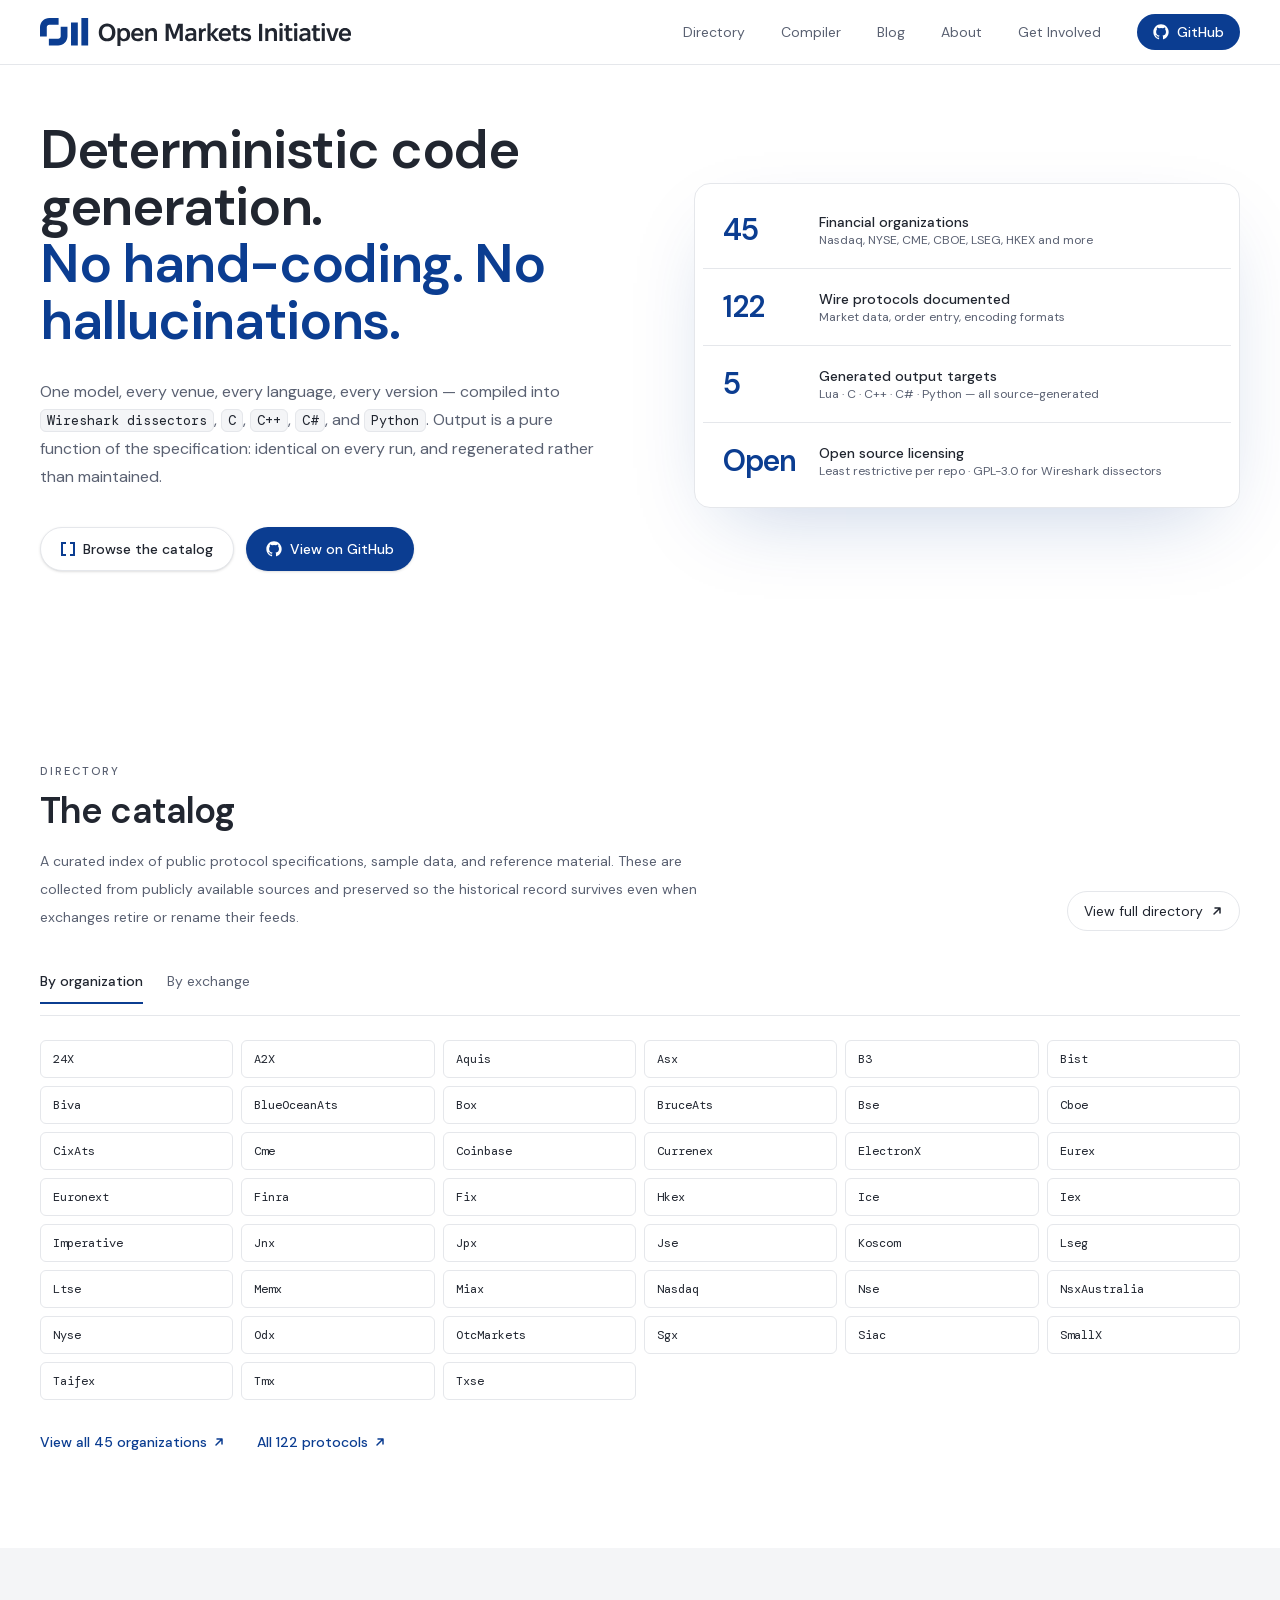
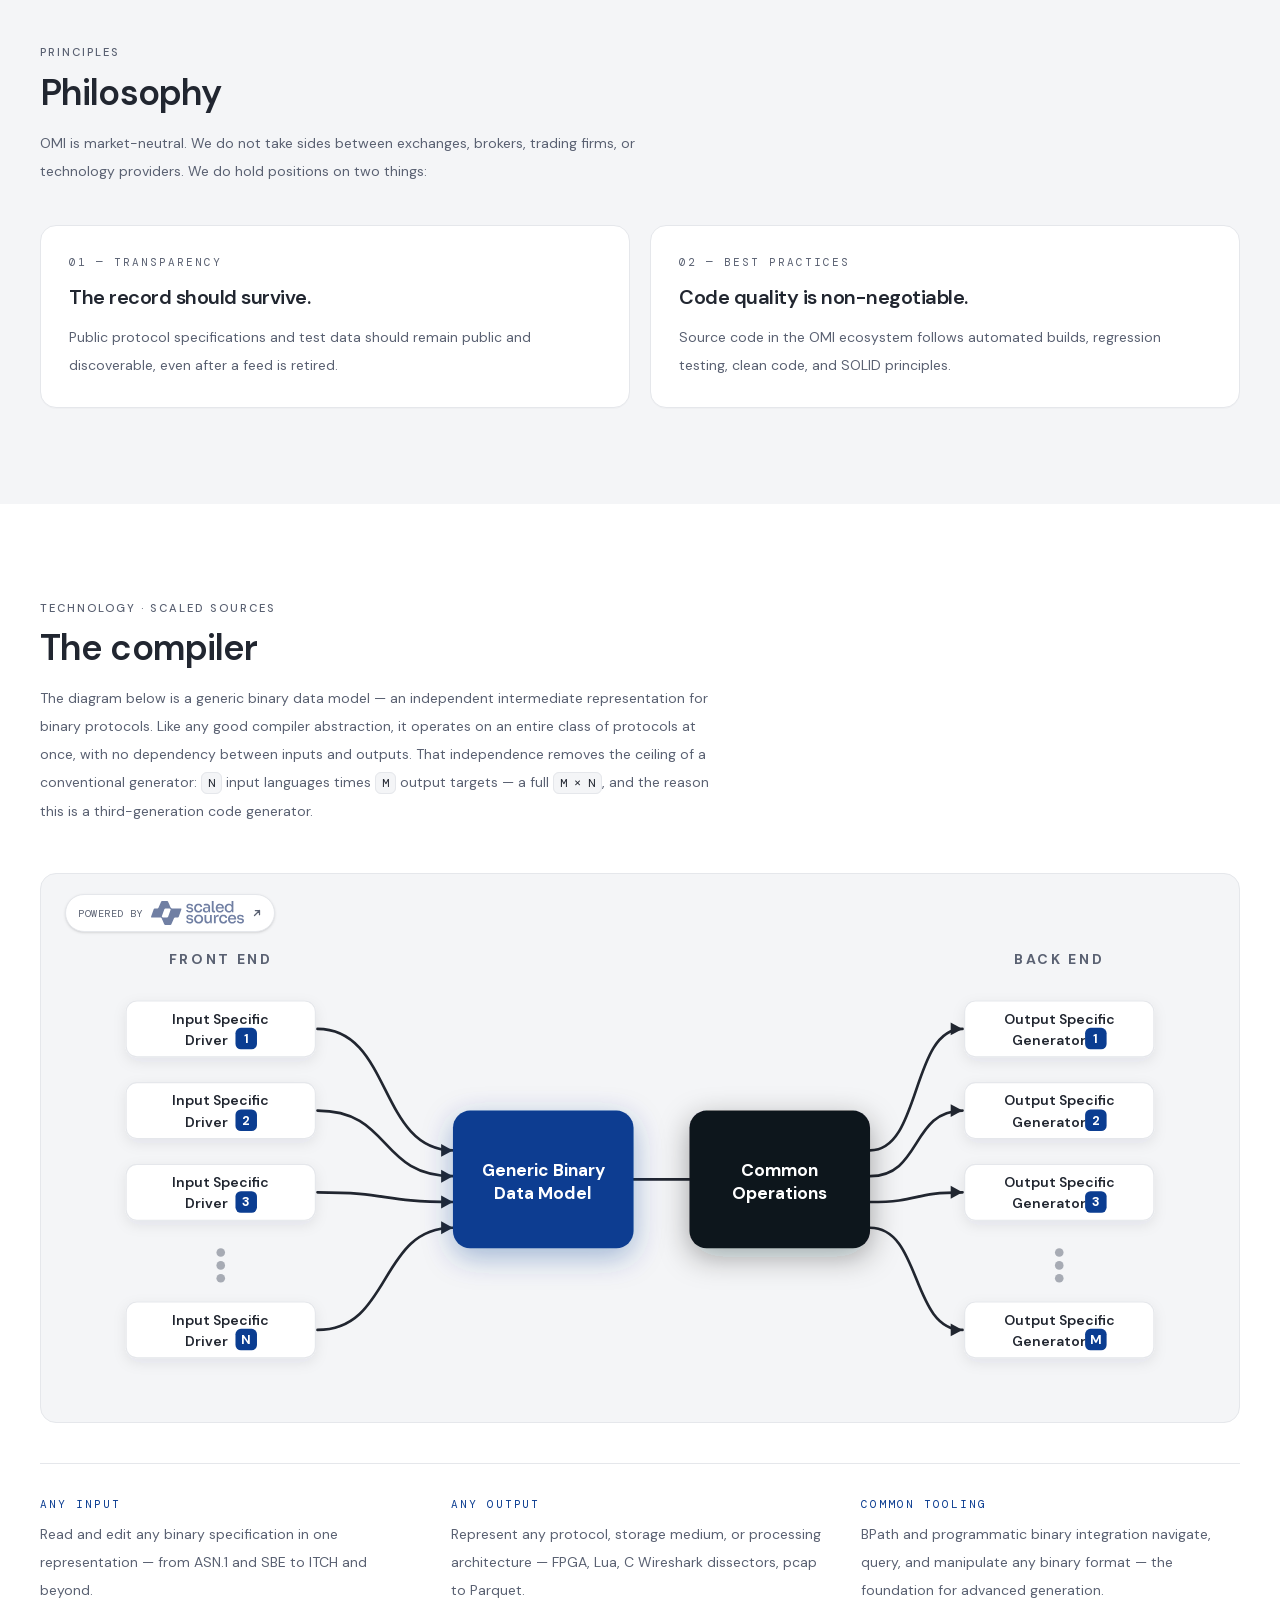
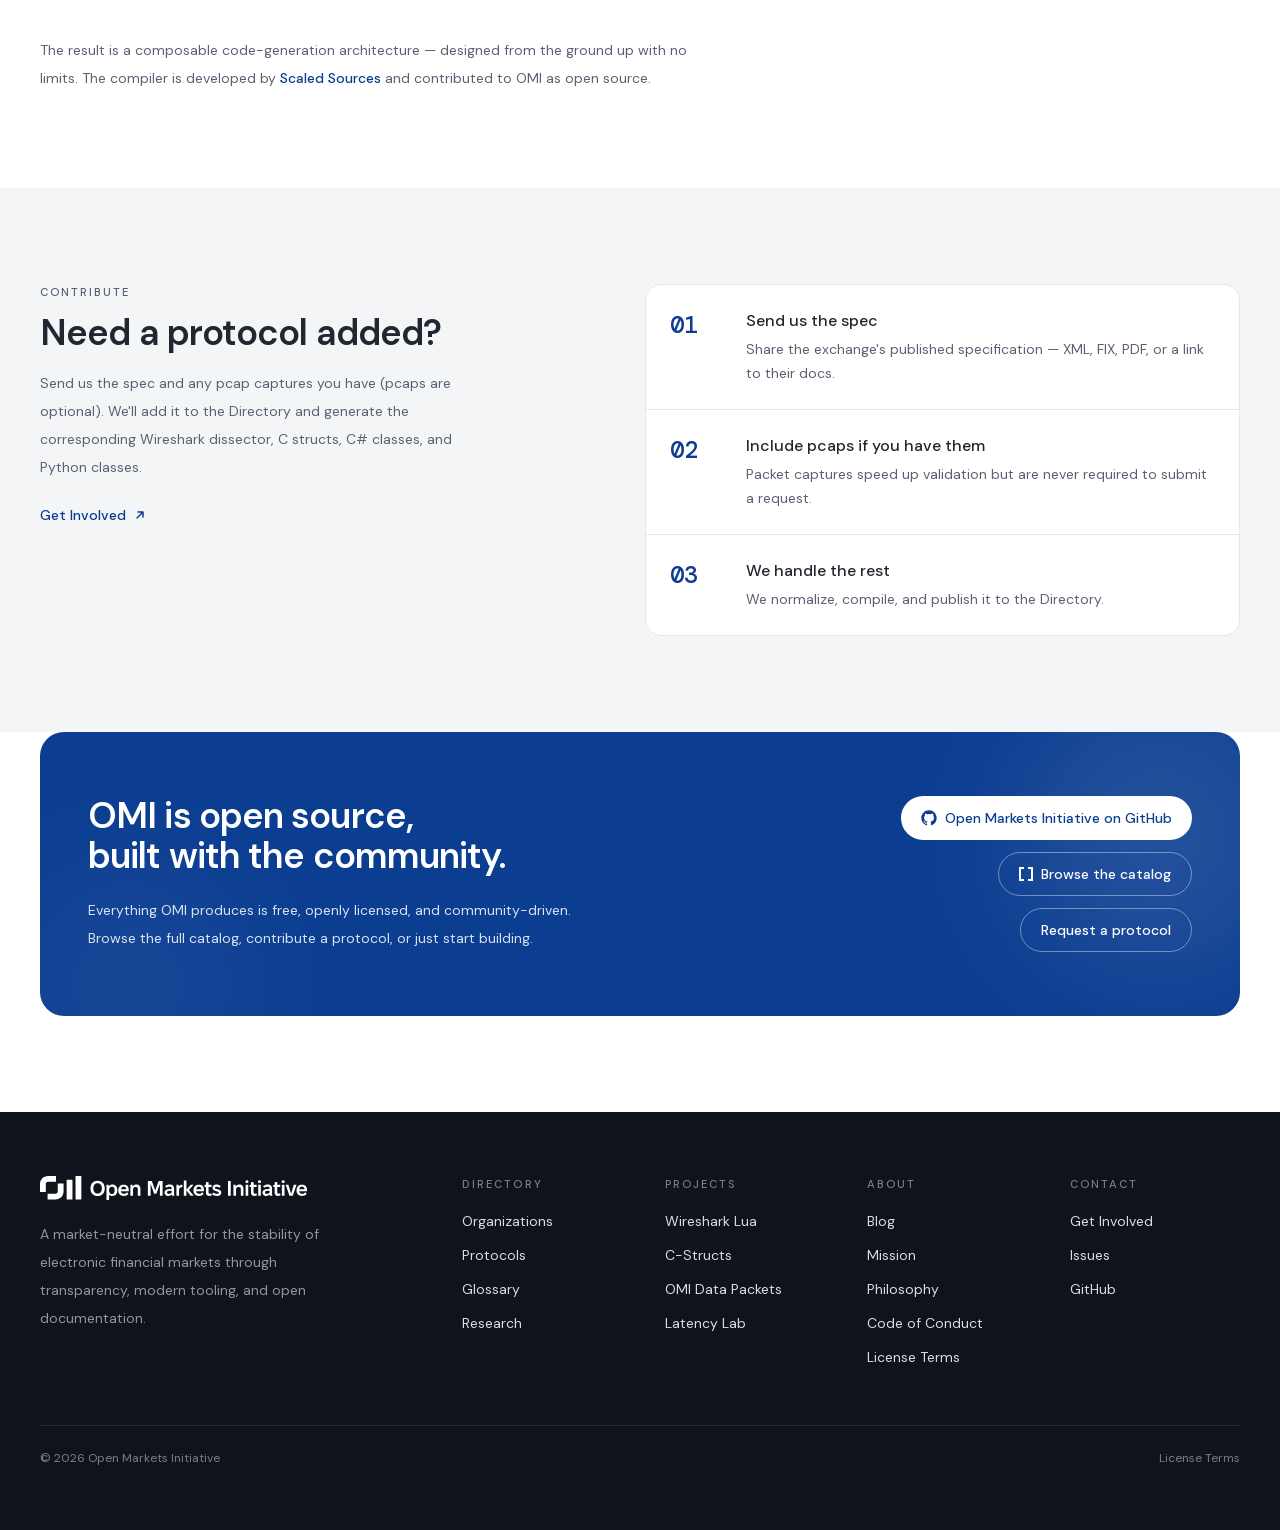
==== index.html @ d5b26cf3 "moving dir  Please enter the commit message for your changes. Lines starting" ====
<!DOCTYPE html><html lang="en" class="dm_sans_d89fb377-module__B_rulq__variable dm_mono_ed3df95c-module__D4oVwa__variable antialiased"><head><meta charSet="utf-8"/><meta name="viewport" content="width=device-width, initial-scale=1"/><link rel="preload" href="/_next/static/media/36363bfb06833f56-s.p.38hmww4cj4vme.woff2" as="font" crossorigin="" type="font/woff2"/><link rel="preload" href="/_next/static/media/5c285b27cdda1fe8-s.p.2_mbdogr7ni8i.woff2" as="font" crossorigin="" type="font/woff2"/><link rel="preload" href="/_next/static/media/a73419dd2ba2d841-s.p.2yee423r7ahpo.woff2" as="font" crossorigin="" type="font/woff2"/><link rel="preload" as="image" href="/omi-wide-color-light.svg"/><link rel="stylesheet" href="/_next/static/chunks/16wuszai46isg.css" data-precedence="next"/><link rel="preload" as="script" fetchPriority="low" href="/_next/static/chunks/3si9o-rgj1z6x.js"/><script src="/_next/static/chunks/15orcrkp-_9ct.js" async=""></script><script src="/_next/static/chunks/2cya-h6pss2j9.js" async=""></script><script src="/_next/static/chunks/0mr0fnckbkr54.js" async=""></script><script src="/_next/static/chunks/turbopack-43yii3-daxx03.js" async=""></script><script src="/_next/static/chunks/05-c3ty_6dwfk.js" async=""></script><script src="/_next/static/chunks/14mrh2-p_w84d.js" async=""></script><script src="/_next/static/chunks/1y_hdt8qencur.js" async=""></script><meta name="next-size-adjust" content=""/><title>Open Markets Initiative — Democratizing access to modern electronic markets</title><meta name="description" content="A market-neutral effort for the stability of electronic financial markets through transparency, modern tooling, and open documentation."/><link rel="icon" href="/favicon.ico?favicon.0s_ock0-dxoru.ico" sizes="32x32" type="image/x-icon"/><script src="/_next/static/chunks/0cz1d0mv5g_q7.js" noModule=""></script></head><body><div hidden=""><!--$--><!--/$--></div><header class="sticky top-0 z-40 border-b border-border bg-white/85 backdrop-blur"><div class="mx-auto flex h-16 max-w-7xl items-center justify-between px-6 lg:px-10"><a class="flex items-center gap-2" href="/"><img alt="Open Markets Initiative" width="260" height="24" decoding="async" data-nimg="1" class="h-7 w-auto" style="color:transparent" src="/omi-wide-color-light.svg"/></a><nav class="hidden items-center gap-9 md:flex"><a class="text-sm text-ink-muted transition-colors hover:text-ink" href="/#directory">Directory</a><a class="text-sm text-ink-muted transition-colors hover:text-ink" href="/#compiler">Compiler</a><a class="text-sm text-ink-muted transition-colors hover:text-ink" href="/blogs/">Blog</a><a class="text-sm text-ink-muted transition-colors hover:text-ink" href="/#about">About</a><a class="text-sm text-ink-muted transition-colors hover:text-ink" href="/#contribute">Get Involved</a><a href="https://github.com/Open-Markets-Initiative" target="_blank" rel="noreferrer" class="inline-flex h-9 items-center gap-2 rounded-full bg-brand px-4 text-sm font-medium text-white transition-colors hover:bg-brand-dark"><svg viewBox="0 0 24 24" fill="currentColor" aria-hidden="true" class="h-4 w-4"><path d="M12 .5C5.65.5.5 5.65.5 12c0 5.08 3.29 9.39 7.86 10.92.58.1.79-.25.79-.56v-2c-3.2.7-3.87-1.37-3.87-1.37-.52-1.34-1.28-1.7-1.28-1.7-1.05-.72.08-.7.08-.7 1.16.08 1.77 1.2 1.77 1.2 1.03 1.77 2.7 1.26 3.36.96.1-.75.4-1.26.74-1.55-2.55-.29-5.24-1.28-5.24-5.7 0-1.26.45-2.29 1.19-3.1-.12-.3-.52-1.48.11-3.08 0 0 .97-.31 3.18 1.18a11 11 0 0 1 5.79 0c2.2-1.49 3.17-1.18 3.17-1.18.63 1.6.23 2.78.11 3.08.74.81 1.19 1.84 1.19 3.1 0 4.43-2.69 5.41-5.25 5.7.41.35.78 1.05.78 2.12v3.14c0 .31.21.67.8.56C20.21 21.38 23.5 17.08 23.5 12c0-6.35-5.15-11.5-11.5-11.5Z"></path></svg>GitHub</a></nav></div></header><main><section class="relative overflow-hidden bg-white"><div class="mx-auto grid max-w-7xl items-center gap-16 px-6 pb-24 pt-10 lg:grid-cols-[1.05fr_1fr] lg:gap-20 lg:px-10 lg:pt-14"><div><h1 class="text-[2.75rem] font-semibold leading-[1.05] tracking-tight text-ink sm:text-5xl lg:text-[3.4rem]">Deterministic code generation.<br/><span class="text-brand">No hand-coding. No hallucinations.</span></h1><p class="mt-7 max-w-xl text-base leading-7 text-ink-muted">One model, every venue, every language, every version — compiled into <code class="rounded-md border border-border bg-surface-muted px-1.5 py-0.5 font-mono text-[0.85em] text-ink">Wireshark dissectors</code>,<!-- --> <code class="rounded-md border border-border bg-surface-muted px-1.5 py-0.5 font-mono text-[0.85em] text-ink">C</code>, <code class="rounded-md border border-border bg-surface-muted px-1.5 py-0.5 font-mono text-[0.85em] text-ink">C++</code>,<!-- --> <code class="rounded-md border border-border bg-surface-muted px-1.5 py-0.5 font-mono text-[0.85em] text-ink">C#</code>, and <code class="rounded-md border border-border bg-surface-muted px-1.5 py-0.5 font-mono text-[0.85em] text-ink">Python</code>. Output is a pure function of the specification: identical on every run, and regenerated rather than maintained.</p><div class="mt-9 flex flex-wrap items-center gap-3"><a class="inline-flex h-11 items-center gap-2 rounded-full border border-border bg-white px-5 text-sm font-medium text-ink shadow-sm transition-colors hover:border-ink/30 hover:bg-surface-muted" href="/#directory"><svg viewBox="0 0 14 14" fill="currentColor" aria-hidden="true" class="h-3.5 w-3.5 text-brand"><path d="M5 0v2H2v10h3v2H0V0zM9 0h5v14H9v-2h3V2H9z"></path></svg>Browse the catalog</a><a href="https://github.com/Open-Markets-Initiative" target="_blank" rel="noreferrer" class="inline-flex h-11 items-center gap-2 rounded-full bg-brand px-5 text-sm font-medium text-white shadow-sm transition-colors hover:bg-brand-dark"><svg viewBox="0 0 24 24" fill="currentColor" aria-hidden="true" class="h-4 w-4"><path d="M12 .5C5.65.5.5 5.65.5 12c0 5.08 3.29 9.39 7.86 10.92.58.1.79-.25.79-.56v-2c-3.2.7-3.87-1.37-3.87-1.37-.52-1.34-1.28-1.7-1.28-1.7-1.05-.72.08-.7.08-.7 1.16.08 1.77 1.2 1.77 1.2 1.03 1.77 2.7 1.26 3.36.96.1-.75.4-1.26.74-1.55-2.55-.29-5.24-1.28-5.24-5.7 0-1.26.45-2.29 1.19-3.1-.12-.3-.52-1.48.11-3.08 0 0 .97-.31 3.18 1.18a11 11 0 0 1 5.79 0c2.2-1.49 3.17-1.18 3.17-1.18.63 1.6.23 2.78.11 3.08.74.81 1.19 1.84 1.19 3.1 0 4.43-2.69 5.41-5.25 5.7.41.35.78 1.05.78 2.12v3.14c0 .31.21.67.8.56C20.21 21.38 23.5 17.08 23.5 12c0-6.35-5.15-11.5-11.5-11.5Z"></path></svg>View on GitHub</a></div></div><div><div class="rounded-2xl border border-border bg-white p-2 shadow-[0_30px_80px_-30px_rgba(11,61,145,0.25)]"><ul class="divide-y divide-border"><li class="grid grid-cols-[80px_1fr] items-center gap-4 px-5 py-5"><span class="text-3xl font-semibold tracking-tight text-brand">45</span><div><p class="text-sm font-medium text-ink">Financial organizations</p><p class="text-xs text-ink-muted">Nasdaq, NYSE, CME, CBOE, LSEG, HKEX and more</p></div></li><li class="grid grid-cols-[80px_1fr] items-center gap-4 px-5 py-5"><span class="text-3xl font-semibold tracking-tight text-brand">122</span><div><p class="text-sm font-medium text-ink">Wire protocols documented</p><p class="text-xs text-ink-muted">Market data, order entry, encoding formats</p></div></li><li class="grid grid-cols-[80px_1fr] items-center gap-4 px-5 py-5"><span class="text-3xl font-semibold tracking-tight text-brand">5</span><div><p class="text-sm font-medium text-ink">Generated output targets</p><p class="text-xs text-ink-muted">Lua · C · C++ · C# · Python — all source-generated</p></div></li><li class="grid grid-cols-[80px_1fr] items-center gap-4 px-5 py-5"><span class="text-3xl font-semibold tracking-tight text-brand">Open</span><div><p class="text-sm font-medium text-ink">Open source licensing</p><p class="text-xs text-ink-muted">Least restrictive per repo · GPL-3.0 for Wireshark dissectors</p></div></li></ul></div></div></div></section><section id="directory" class="bg-white py-24"><div class="mx-auto max-w-7xl px-6 lg:px-10"><p class="text-[0.7rem] font-medium uppercase tracking-[0.18em] text-ink-muted">Directory</p><div class="mt-3 flex flex-col gap-6 sm:flex-row sm:items-end sm:justify-between"><div class="max-w-2xl"><h2 class="text-3xl font-semibold tracking-tight text-ink sm:text-4xl">The catalog</h2><p class="mt-4 text-sm leading-7 text-ink-muted">A curated index of public protocol specifications, sample data, and reference material. These are collected from publicly available sources and preserved so the historical record survives even when exchanges retire or rename their feeds.</p></div><a href="https://github.com/Open-Markets-Initiative/Directory" target="_blank" rel="noreferrer" class="inline-flex h-10 shrink-0 items-center gap-2 self-start rounded-full border border-border px-4 text-sm text-ink transition-colors hover:border-ink/30 hover:bg-surface-muted sm:self-end">View full directory <svg viewBox="0 0 12 12" fill="none" stroke="currentColor" stroke-width="1.5" stroke-linecap="round" stroke-linejoin="round" aria-hidden="true" class="h-3 w-3"><path d="M3 9 9 3M4 3h5v5"></path></svg></a></div><div class="mt-10 flex flex-wrap items-center gap-6 border-b border-border pb-3"><button type="button" aria-pressed="true" class="relative pb-3 text-sm font-medium text-ink after:absolute after:inset-x-0 after:-bottom-[1px] after:h-[2px] after:bg-brand">By organization</button><button type="button" aria-pressed="false" class="pb-3 text-sm text-ink-muted transition-colors hover:text-ink">By exchange</button></div><ul class="mt-6 grid grid-cols-2 gap-2 sm:grid-cols-3 md:grid-cols-4 lg:grid-cols-6"><li><a href="https://github.com/Open-Markets-Initiative/Directory/tree/main/Organizations/24X" target="_blank" rel="noreferrer" class="block rounded-md border border-border bg-white px-3 py-2.5 font-mono text-xs text-ink transition-colors hover:border-brand/40 hover:bg-brand/[0.04] hover:text-brand">24X</a></li><li><a href="https://github.com/Open-Markets-Initiative/Directory/tree/main/Organizations/A2X" target="_blank" rel="noreferrer" class="block rounded-md border border-border bg-white px-3 py-2.5 font-mono text-xs text-ink transition-colors hover:border-brand/40 hover:bg-brand/[0.04] hover:text-brand">A2X</a></li><li><a href="https://github.com/Open-Markets-Initiative/Directory/tree/main/Organizations/Aquis" target="_blank" rel="noreferrer" class="block rounded-md border border-border bg-white px-3 py-2.5 font-mono text-xs text-ink transition-colors hover:border-brand/40 hover:bg-brand/[0.04] hover:text-brand">Aquis</a></li><li><a href="https://github.com/Open-Markets-Initiative/Directory/tree/main/Organizations/Asx" target="_blank" rel="noreferrer" class="block rounded-md border border-border bg-white px-3 py-2.5 font-mono text-xs text-ink transition-colors hover:border-brand/40 hover:bg-brand/[0.04] hover:text-brand">Asx</a></li><li><a href="https://github.com/Open-Markets-Initiative/Directory/tree/main/Organizations/B3" target="_blank" rel="noreferrer" class="block rounded-md border border-border bg-white px-3 py-2.5 font-mono text-xs text-ink transition-colors hover:border-brand/40 hover:bg-brand/[0.04] hover:text-brand">B3</a></li><li><a href="https://github.com/Open-Markets-Initiative/Directory/tree/main/Organizations/Bist" target="_blank" rel="noreferrer" class="block rounded-md border border-border bg-white px-3 py-2.5 font-mono text-xs text-ink transition-colors hover:border-brand/40 hover:bg-brand/[0.04] hover:text-brand">Bist</a></li><li><a href="https://github.com/Open-Markets-Initiative/Directory/tree/main/Organizations/Biva" target="_blank" rel="noreferrer" class="block rounded-md border border-border bg-white px-3 py-2.5 font-mono text-xs text-ink transition-colors hover:border-brand/40 hover:bg-brand/[0.04] hover:text-brand">Biva</a></li><li><a href="https://github.com/Open-Markets-Initiative/Directory/tree/main/Organizations/BlueOceanAts" target="_blank" rel="noreferrer" class="block rounded-md border border-border bg-white px-3 py-2.5 font-mono text-xs text-ink transition-colors hover:border-brand/40 hover:bg-brand/[0.04] hover:text-brand">BlueOceanAts</a></li><li><a href="https://github.com/Open-Markets-Initiative/Directory/tree/main/Organizations/Box" target="_blank" rel="noreferrer" class="block rounded-md border border-border bg-white px-3 py-2.5 font-mono text-xs text-ink transition-colors hover:border-brand/40 hover:bg-brand/[0.04] hover:text-brand">Box</a></li><li><a href="https://github.com/Open-Markets-Initiative/Directory/tree/main/Organizations/BruceAts" target="_blank" rel="noreferrer" class="block rounded-md border border-border bg-white px-3 py-2.5 font-mono text-xs text-ink transition-colors hover:border-brand/40 hover:bg-brand/[0.04] hover:text-brand">BruceAts</a></li><li><a href="https://github.com/Open-Markets-Initiative/Directory/tree/main/Organizations/Bse" target="_blank" rel="noreferrer" class="block rounded-md border border-border bg-white px-3 py-2.5 font-mono text-xs text-ink transition-colors hover:border-brand/40 hover:bg-brand/[0.04] hover:text-brand">Bse</a></li><li><a href="https://github.com/Open-Markets-Initiative/Directory/tree/main/Organizations/Cboe" target="_blank" rel="noreferrer" class="block rounded-md border border-border bg-white px-3 py-2.5 font-mono text-xs text-ink transition-colors hover:border-brand/40 hover:bg-brand/[0.04] hover:text-brand">Cboe</a></li><li><a href="https://github.com/Open-Markets-Initiative/Directory/tree/main/Organizations/CixAts" target="_blank" rel="noreferrer" class="block rounded-md border border-border bg-white px-3 py-2.5 font-mono text-xs text-ink transition-colors hover:border-brand/40 hover:bg-brand/[0.04] hover:text-brand">CixAts</a></li><li><a href="https://github.com/Open-Markets-Initiative/Directory/tree/main/Organizations/Cme" target="_blank" rel="noreferrer" class="block rounded-md border border-border bg-white px-3 py-2.5 font-mono text-xs text-ink transition-colors hover:border-brand/40 hover:bg-brand/[0.04] hover:text-brand">Cme</a></li><li><a href="https://github.com/Open-Markets-Initiative/Directory/tree/main/Organizations/Coinbase" target="_blank" rel="noreferrer" class="block rounded-md border border-border bg-white px-3 py-2.5 font-mono text-xs text-ink transition-colors hover:border-brand/40 hover:bg-brand/[0.04] hover:text-brand">Coinbase</a></li><li><a href="https://github.com/Open-Markets-Initiative/Directory/tree/main/Organizations/Currenex" target="_blank" rel="noreferrer" class="block rounded-md border border-border bg-white px-3 py-2.5 font-mono text-xs text-ink transition-colors hover:border-brand/40 hover:bg-brand/[0.04] hover:text-brand">Currenex</a></li><li><a href="https://github.com/Open-Markets-Initiative/Directory/tree/main/Organizations/ElectronX" target="_blank" rel="noreferrer" class="block rounded-md border border-border bg-white px-3 py-2.5 font-mono text-xs text-ink transition-colors hover:border-brand/40 hover:bg-brand/[0.04] hover:text-brand">ElectronX</a></li><li><a href="https://github.com/Open-Markets-Initiative/Directory/tree/main/Organizations/Eurex" target="_blank" rel="noreferrer" class="block rounded-md border border-border bg-white px-3 py-2.5 font-mono text-xs text-ink transition-colors hover:border-brand/40 hover:bg-brand/[0.04] hover:text-brand">Eurex</a></li><li><a href="https://github.com/Open-Markets-Initiative/Directory/tree/main/Organizations/Euronext" target="_blank" rel="noreferrer" class="block rounded-md border border-border bg-white px-3 py-2.5 font-mono text-xs text-ink transition-colors hover:border-brand/40 hover:bg-brand/[0.04] hover:text-brand">Euronext</a></li><li><a href="https://github.com/Open-Markets-Initiative/Directory/tree/main/Organizations/Finra" target="_blank" rel="noreferrer" class="block rounded-md border border-border bg-white px-3 py-2.5 font-mono text-xs text-ink transition-colors hover:border-brand/40 hover:bg-brand/[0.04] hover:text-brand">Finra</a></li><li><a href="https://github.com/Open-Markets-Initiative/Directory/tree/main/Organizations/Fix" target="_blank" rel="noreferrer" class="block rounded-md border border-border bg-white px-3 py-2.5 font-mono text-xs text-ink transition-colors hover:border-brand/40 hover:bg-brand/[0.04] hover:text-brand">Fix</a></li><li><a href="https://github.com/Open-Markets-Initiative/Directory/tree/main/Organizations/Hkex" target="_blank" rel="noreferrer" class="block rounded-md border border-border bg-white px-3 py-2.5 font-mono text-xs text-ink transition-colors hover:border-brand/40 hover:bg-brand/[0.04] hover:text-brand">Hkex</a></li><li><a href="https://github.com/Open-Markets-Initiative/Directory/tree/main/Organizations/Ice" target="_blank" rel="noreferrer" class="block rounded-md border border-border bg-white px-3 py-2.5 font-mono text-xs text-ink transition-colors hover:border-brand/40 hover:bg-brand/[0.04] hover:text-brand">Ice</a></li><li><a href="https://github.com/Open-Markets-Initiative/Directory/tree/main/Organizations/Iex" target="_blank" rel="noreferrer" class="block rounded-md border border-border bg-white px-3 py-2.5 font-mono text-xs text-ink transition-colors hover:border-brand/40 hover:bg-brand/[0.04] hover:text-brand">Iex</a></li><li><a href="https://github.com/Open-Markets-Initiative/Directory/tree/main/Organizations/Imperative" target="_blank" rel="noreferrer" class="block rounded-md border border-border bg-white px-3 py-2.5 font-mono text-xs text-ink transition-colors hover:border-brand/40 hover:bg-brand/[0.04] hover:text-brand">Imperative</a></li><li><a href="https://github.com/Open-Markets-Initiative/Directory/tree/main/Organizations/Jnx" target="_blank" rel="noreferrer" class="block rounded-md border border-border bg-white px-3 py-2.5 font-mono text-xs text-ink transition-colors hover:border-brand/40 hover:bg-brand/[0.04] hover:text-brand">Jnx</a></li><li><a href="https://github.com/Open-Markets-Initiative/Directory/tree/main/Organizations/Jpx" target="_blank" rel="noreferrer" class="block rounded-md border border-border bg-white px-3 py-2.5 font-mono text-xs text-ink transition-colors hover:border-brand/40 hover:bg-brand/[0.04] hover:text-brand">Jpx</a></li><li><a href="https://github.com/Open-Markets-Initiative/Directory/tree/main/Organizations/Jse" target="_blank" rel="noreferrer" class="block rounded-md border border-border bg-white px-3 py-2.5 font-mono text-xs text-ink transition-colors hover:border-brand/40 hover:bg-brand/[0.04] hover:text-brand">Jse</a></li><li><a href="https://github.com/Open-Markets-Initiative/Directory/tree/main/Organizations/Koscom" target="_blank" rel="noreferrer" class="block rounded-md border border-border bg-white px-3 py-2.5 font-mono text-xs text-ink transition-colors hover:border-brand/40 hover:bg-brand/[0.04] hover:text-brand">Koscom</a></li><li><a href="https://github.com/Open-Markets-Initiative/Directory/tree/main/Organizations/Lseg" target="_blank" rel="noreferrer" class="block rounded-md border border-border bg-white px-3 py-2.5 font-mono text-xs text-ink transition-colors hover:border-brand/40 hover:bg-brand/[0.04] hover:text-brand">Lseg</a></li><li><a href="https://github.com/Open-Markets-Initiative/Directory/tree/main/Organizations/Ltse" target="_blank" rel="noreferrer" class="block rounded-md border border-border bg-white px-3 py-2.5 font-mono text-xs text-ink transition-colors hover:border-brand/40 hover:bg-brand/[0.04] hover:text-brand">Ltse</a></li><li><a href="https://github.com/Open-Markets-Initiative/Directory/tree/main/Organizations/Memx" target="_blank" rel="noreferrer" class="block rounded-md border border-border bg-white px-3 py-2.5 font-mono text-xs text-ink transition-colors hover:border-brand/40 hover:bg-brand/[0.04] hover:text-brand">Memx</a></li><li><a href="https://github.com/Open-Markets-Initiative/Directory/tree/main/Organizations/Miax" target="_blank" rel="noreferrer" class="block rounded-md border border-border bg-white px-3 py-2.5 font-mono text-xs text-ink transition-colors hover:border-brand/40 hover:bg-brand/[0.04] hover:text-brand">Miax</a></li><li><a href="https://github.com/Open-Markets-Initiative/Directory/tree/main/Organizations/Nasdaq" target="_blank" rel="noreferrer" class="block rounded-md border border-border bg-white px-3 py-2.5 font-mono text-xs text-ink transition-colors hover:border-brand/40 hover:bg-brand/[0.04] hover:text-brand">Nasdaq</a></li><li><a href="https://github.com/Open-Markets-Initiative/Directory/tree/main/Organizations/Nse" target="_blank" rel="noreferrer" class="block rounded-md border border-border bg-white px-3 py-2.5 font-mono text-xs text-ink transition-colors hover:border-brand/40 hover:bg-brand/[0.04] hover:text-brand">Nse</a></li><li><a href="https://github.com/Open-Markets-Initiative/Directory/tree/main/Organizations/NsxAustralia" target="_blank" rel="noreferrer" class="block rounded-md border border-border bg-white px-3 py-2.5 font-mono text-xs text-ink transition-colors hover:border-brand/40 hover:bg-brand/[0.04] hover:text-brand">NsxAustralia</a></li><li><a href="https://github.com/Open-Markets-Initiative/Directory/tree/main/Organizations/Nyse" target="_blank" rel="noreferrer" class="block rounded-md border border-border bg-white px-3 py-2.5 font-mono text-xs text-ink transition-colors hover:border-brand/40 hover:bg-brand/[0.04] hover:text-brand">Nyse</a></li><li><a href="https://github.com/Open-Markets-Initiative/Directory/tree/main/Organizations/Odx" target="_blank" rel="noreferrer" class="block rounded-md border border-border bg-white px-3 py-2.5 font-mono text-xs text-ink transition-colors hover:border-brand/40 hover:bg-brand/[0.04] hover:text-brand">Odx</a></li><li><a href="https://github.com/Open-Markets-Initiative/Directory/tree/main/Organizations/OtcMarkets" target="_blank" rel="noreferrer" class="block rounded-md border border-border bg-white px-3 py-2.5 font-mono text-xs text-ink transition-colors hover:border-brand/40 hover:bg-brand/[0.04] hover:text-brand">OtcMarkets</a></li><li><a href="https://github.com/Open-Markets-Initiative/Directory/tree/main/Organizations/Sgx" target="_blank" rel="noreferrer" class="block rounded-md border border-border bg-white px-3 py-2.5 font-mono text-xs text-ink transition-colors hover:border-brand/40 hover:bg-brand/[0.04] hover:text-brand">Sgx</a></li><li><a href="https://github.com/Open-Markets-Initiative/Directory/tree/main/Organizations/Siac" target="_blank" rel="noreferrer" class="block rounded-md border border-border bg-white px-3 py-2.5 font-mono text-xs text-ink transition-colors hover:border-brand/40 hover:bg-brand/[0.04] hover:text-brand">Siac</a></li><li><a href="https://github.com/Open-Markets-Initiative/Directory/tree/main/Organizations/SmallX" target="_blank" rel="noreferrer" class="block rounded-md border border-border bg-white px-3 py-2.5 font-mono text-xs text-ink transition-colors hover:border-brand/40 hover:bg-brand/[0.04] hover:text-brand">SmallX</a></li><li><a href="https://github.com/Open-Markets-Initiative/Directory/tree/main/Organizations/Taifex" target="_blank" rel="noreferrer" class="block rounded-md border border-border bg-white px-3 py-2.5 font-mono text-xs text-ink transition-colors hover:border-brand/40 hover:bg-brand/[0.04] hover:text-brand">Taifex</a></li><li><a href="https://github.com/Open-Markets-Initiative/Directory/tree/main/Organizations/Tmx" target="_blank" rel="noreferrer" class="block rounded-md border border-border bg-white px-3 py-2.5 font-mono text-xs text-ink transition-colors hover:border-brand/40 hover:bg-brand/[0.04] hover:text-brand">Tmx</a></li><li><a href="https://github.com/Open-Markets-Initiative/Directory/tree/main/Organizations/Txse" target="_blank" rel="noreferrer" class="block rounded-md border border-border bg-white px-3 py-2.5 font-mono text-xs text-ink transition-colors hover:border-brand/40 hover:bg-brand/[0.04] hover:text-brand">Txse</a></li></ul><div class="mt-8 flex flex-wrap gap-x-8 gap-y-2"><a href="https://github.com/Open-Markets-Initiative/Directory" target="_blank" rel="noreferrer" class="inline-flex items-center gap-1.5 text-sm font-medium text-brand hover:text-brand-dark">View all <!-- -->45<!-- --> organizations<!-- --> <svg viewBox="0 0 12 12" fill="none" stroke="currentColor" stroke-width="1.5" stroke-linecap="round" stroke-linejoin="round" aria-hidden="true" class="h-3 w-3"><path d="M3 9 9 3M4 3h5v5"></path></svg></a><a href="https://github.com/Open-Markets-Initiative/Directory/tree/main/Protocols" target="_blank" rel="noreferrer" class="inline-flex items-center gap-1.5 text-sm font-medium text-brand hover:text-brand-dark">All <!-- -->122<!-- --> protocols<!-- --> <svg viewBox="0 0 12 12" fill="none" stroke="currentColor" stroke-width="1.5" stroke-linecap="round" stroke-linejoin="round" aria-hidden="true" class="h-3 w-3"><path d="M3 9 9 3M4 3h5v5"></path></svg></a></div></div></section><section id="about" class="bg-surface-muted py-24"><div class="mx-auto max-w-7xl px-6 lg:px-10"><p class="text-[0.7rem] font-medium uppercase tracking-[0.18em] text-ink-muted">Principles</p><h2 class="mt-3 text-3xl font-semibold tracking-tight text-ink sm:text-4xl">Philosophy</h2><p class="mt-4 max-w-2xl text-sm leading-7 text-ink-muted">OMI is market-neutral. We do not take sides between exchanges, brokers, trading firms, or technology providers. We do hold positions on two things:</p><div class="mt-10 grid gap-5 md:grid-cols-2"><article class="rounded-2xl border border-border bg-white p-7 shadow-[0_1px_0_rgba(0,0,0,0.02)]"><p class="font-mono text-[11px] uppercase tracking-[0.18em] text-ink-muted">01<!-- --> — <!-- -->Transparency</p><h3 class="mt-3 text-xl font-semibold tracking-tight text-ink">The record should survive.</h3><p class="mt-3 text-sm leading-7 text-ink-muted">Public protocol specifications and test data should remain public and discoverable, even after a feed is retired.</p></article><article class="rounded-2xl border border-border bg-white p-7 shadow-[0_1px_0_rgba(0,0,0,0.02)]"><p class="font-mono text-[11px] uppercase tracking-[0.18em] text-ink-muted">02<!-- --> — <!-- -->Best practices</p><h3 class="mt-3 text-xl font-semibold tracking-tight text-ink">Code quality is non-negotiable.</h3><p class="mt-3 text-sm leading-7 text-ink-muted">Source code in the OMI ecosystem follows automated builds, regression testing, clean code, and SOLID principles.</p></article></div></div></section><section id="compiler" class="bg-white py-24"><div class="mx-auto max-w-7xl px-6 lg:px-10"><p class="text-[0.7rem] font-medium uppercase tracking-[0.18em] text-ink-muted">Technology · Scaled Sources</p><h2 class="mt-3 text-3xl font-semibold tracking-tight text-ink sm:text-4xl">The compiler</h2><p class="mt-4 max-w-2xl text-sm leading-7 text-ink-muted">The diagram below is a generic binary data model — an independent intermediate representation for binary protocols. Like any good compiler abstraction, it operates on an entire class of protocols at once, with no dependency between inputs and outputs. That independence removes the ceiling of a conventional generator:<!-- --> <code class="rounded-md border border-border bg-surface-muted px-1.5 py-0.5 font-mono text-[0.85em] text-ink">N</code> input languages times<!-- --> <code class="rounded-md border border-border bg-surface-muted px-1.5 py-0.5 font-mono text-[0.85em] text-ink">M</code> output targets — a full<!-- --> <code class="rounded-md border border-border bg-surface-muted px-1.5 py-0.5 font-mono text-[0.85em] text-ink">M × N</code>, and the reason this is a third-generation code generator.</p><div class="relative mt-12 rounded-2xl border border-border bg-surface-muted p-6 sm:p-10"><a href="https://scaledsources.com" target="_blank" rel="noreferrer" class="group absolute left-4 top-3 inline-flex items-center gap-2 rounded-full border border-border bg-white px-3 py-1.5 font-mono text-[10px] uppercase tracking-wider text-ink-muted shadow-sm transition-colors hover:border-brand hover:text-brand sm:left-6 sm:top-5">Powered by<img alt="Scaled Sources" loading="lazy" width="155" height="40" decoding="async" data-nimg="1" class="h-6 w-auto" style="color:transparent" src="/scaled-sources-wordmark.svg"/><svg viewBox="0 0 12 12" fill="none" stroke="currentColor" stroke-width="1.5" stroke-linecap="round" stroke-linejoin="round" aria-hidden="true" class="h-2.5 w-2.5 transition-transform group-hover:translate-x-0.5 group-hover:-translate-y-0.5"><path d="M3 9 9 3M4 3h5v5"></path></svg></a><svg viewBox="0 0 1040 420" class="mt-4 h-auto w-full" role="img" aria-labelledby="pipeline-title pipeline-desc"><title id="pipeline-title">Generic independent intermediate representation</title><desc id="pipeline-desc">Input-specific drivers normalize venue specifications into a generic binary data model; common operations then drive output-specific generators for each target language.</desc><defs><filter id="cardShadow" x="-20%" y="-20%" width="140%" height="160%"><feDropShadow dx="0" dy="4" stdDeviation="6" flood-color="#212630" flood-opacity="0.08"></feDropShadow></filter><filter id="brandShadow" x="-40%" y="-40%" width="180%" height="200%"><feDropShadow dx="0" dy="8" stdDeviation="14" flood-color="#0b3d91" flood-opacity="0.35"></feDropShadow></filter><filter id="darkShadow" x="-40%" y="-40%" width="180%" height="200%"><feDropShadow dx="0" dy="8" stdDeviation="14" flood-color="#0e131c" flood-opacity="0.35"></feDropShadow></filter></defs><text x="130" y="32" text-anchor="middle" font-size="13" font-weight="700" letter-spacing="2.5" fill="#5a6172">FRONT END</text><text x="910" y="32" text-anchor="middle" font-size="13" font-weight="700" letter-spacing="2.5" fill="#5a6172">BACK END</text><g><path d="M 220 92 C 289.3 92, 276.7 205, 346 205" fill="none" stroke="#212630" stroke-width="2.5" stroke-linecap="round"></path><path d="M 346 205 l -11 -6 l 0 12 z" fill="#212630"></path></g><g><path d="M 220 168 C 289.3 168, 276.7 229, 346 229" fill="none" stroke="#212630" stroke-width="2.5" stroke-linecap="round"></path><path d="M 346 229 l -11 -6 l 0 12 z" fill="#212630"></path></g><g><path d="M 220 244 C 289.3 244, 276.7 253, 346 253" fill="none" stroke="#212630" stroke-width="2.5" stroke-linecap="round"></path><path d="M 346 253 l -11 -6 l 0 12 z" fill="#212630"></path></g><g><path d="M 220 372 C 289.3 372, 276.7 277, 346 277" fill="none" stroke="#212630" stroke-width="2.5" stroke-linecap="round"></path><path d="M 346 277 l -11 -6 l 0 12 z" fill="#212630"></path></g><g><path d="M 514 232 H 566" fill="none" stroke="#212630" stroke-width="2.5" stroke-linecap="round"></path><path d="M 232 566 l -11 -6 l 0 12 z" fill="#212630"></path></g><g><path d="M 734 205 C 782 205, 772 92, 820 92" fill="none" stroke="#212630" stroke-width="2.5" stroke-linecap="round"></path><path d="M 820 92 l -11 -6 l 0 12 z" fill="#212630"></path></g><g><path d="M 734 229 C 782 229, 772 168, 820 168" fill="none" stroke="#212630" stroke-width="2.5" stroke-linecap="round"></path><path d="M 820 168 l -11 -6 l 0 12 z" fill="#212630"></path></g><g><path d="M 734 253 C 782 253, 772 244, 820 244" fill="none" stroke="#212630" stroke-width="2.5" stroke-linecap="round"></path><path d="M 820 244 l -11 -6 l 0 12 z" fill="#212630"></path></g><g><path d="M 734 277 C 782 277, 772 372, 820 372" fill="none" stroke="#212630" stroke-width="2.5" stroke-linecap="round"></path><path d="M 820 372 l -11 -6 l 0 12 z" fill="#212630"></path></g><g><rect x="346" y="168" width="168" height="128" rx="16" fill="#0b3d91" filter="url(#brandShadow)"></rect><text x="430" y="229" text-anchor="middle" font-size="16" font-weight="700" fill="#ffffff">Generic Binary</text><text x="430" y="250" text-anchor="middle" font-size="16" font-weight="700" fill="#ffffff">Data Model</text></g><g><rect x="566" y="168" width="168" height="128" rx="16" fill="#0e131c" filter="url(#darkShadow)"></rect><text x="650" y="229" text-anchor="middle" font-size="16" font-weight="700" fill="#ffffff">Common</text><text x="650" y="250" text-anchor="middle" font-size="16" font-weight="700" fill="#ffffff">Operations</text></g><g><rect x="42" y="66" width="176" height="52" rx="10" fill="#ffffff" stroke="#e5e7eb" stroke-width="1" filter="url(#cardShadow)"></rect><text x="130" y="87" text-anchor="middle" font-size="13" font-weight="600" fill="#212630">Input Specific</text><text x="96.3" y="107" font-size="13" font-weight="600" fill="#212630">Driver</text><rect x="143.7" y="91" width="20" height="20" rx="5" fill="#0b3d91"></rect><text x="153.7" y="105" text-anchor="middle" font-size="12" font-weight="700" fill="#ffffff">1</text></g><g><rect x="42" y="142" width="176" height="52" rx="10" fill="#ffffff" stroke="#e5e7eb" stroke-width="1" filter="url(#cardShadow)"></rect><text x="130" y="163" text-anchor="middle" font-size="13" font-weight="600" fill="#212630">Input Specific</text><text x="96.3" y="183" font-size="13" font-weight="600" fill="#212630">Driver</text><rect x="143.7" y="167" width="20" height="20" rx="5" fill="#0b3d91"></rect><text x="153.7" y="181" text-anchor="middle" font-size="12" font-weight="700" fill="#ffffff">2</text></g><g><rect x="42" y="218" width="176" height="52" rx="10" fill="#ffffff" stroke="#e5e7eb" stroke-width="1" filter="url(#cardShadow)"></rect><text x="130" y="239" text-anchor="middle" font-size="13" font-weight="600" fill="#212630">Input Specific</text><text x="96.3" y="259" font-size="13" font-weight="600" fill="#212630">Driver</text><rect x="143.7" y="243" width="20" height="20" rx="5" fill="#0b3d91"></rect><text x="153.7" y="257" text-anchor="middle" font-size="12" font-weight="700" fill="#ffffff">3</text></g><g><rect x="42" y="346" width="176" height="52" rx="10" fill="#ffffff" stroke="#e5e7eb" stroke-width="1" filter="url(#cardShadow)"></rect><text x="130" y="367" text-anchor="middle" font-size="13" font-weight="600" fill="#212630">Input Specific</text><text x="96.3" y="387" font-size="13" font-weight="600" fill="#212630">Driver</text><rect x="143.7" y="371" width="20" height="20" rx="5" fill="#0b3d91"></rect><text x="153.7" y="385" text-anchor="middle" font-size="12" font-weight="700" fill="#ffffff">N</text></g><g><rect x="822" y="66" width="176" height="52" rx="10" fill="#ffffff" stroke="#e5e7eb" stroke-width="1" filter="url(#cardShadow)"></rect><text x="910" y="87" text-anchor="middle" font-size="13" font-weight="600" fill="#212630">Output Specific</text><text x="865.95" y="107" font-size="13" font-weight="600" fill="#212630">Generator</text><rect x="934.0500000000001" y="91" width="20" height="20" rx="5" fill="#0b3d91"></rect><text x="944.0500000000001" y="105" text-anchor="middle" font-size="12" font-weight="700" fill="#ffffff">1</text></g><g><rect x="822" y="142" width="176" height="52" rx="10" fill="#ffffff" stroke="#e5e7eb" stroke-width="1" filter="url(#cardShadow)"></rect><text x="910" y="163" text-anchor="middle" font-size="13" font-weight="600" fill="#212630">Output Specific</text><text x="865.95" y="183" font-size="13" font-weight="600" fill="#212630">Generator</text><rect x="934.0500000000001" y="167" width="20" height="20" rx="5" fill="#0b3d91"></rect><text x="944.0500000000001" y="181" text-anchor="middle" font-size="12" font-weight="700" fill="#ffffff">2</text></g><g><rect x="822" y="218" width="176" height="52" rx="10" fill="#ffffff" stroke="#e5e7eb" stroke-width="1" filter="url(#cardShadow)"></rect><text x="910" y="239" text-anchor="middle" font-size="13" font-weight="600" fill="#212630">Output Specific</text><text x="865.95" y="259" font-size="13" font-weight="600" fill="#212630">Generator</text><rect x="934.0500000000001" y="243" width="20" height="20" rx="5" fill="#0b3d91"></rect><text x="944.0500000000001" y="257" text-anchor="middle" font-size="12" font-weight="700" fill="#ffffff">3</text></g><g><rect x="822" y="346" width="176" height="52" rx="10" fill="#ffffff" stroke="#e5e7eb" stroke-width="1" filter="url(#cardShadow)"></rect><text x="910" y="367" text-anchor="middle" font-size="13" font-weight="600" fill="#212630">Output Specific</text><text x="865.95" y="387" font-size="13" font-weight="600" fill="#212630">Generator</text><rect x="934.0500000000001" y="371" width="20" height="20" rx="5" fill="#0b3d91"></rect><text x="944.0500000000001" y="385" text-anchor="middle" font-size="12" font-weight="700" fill="#ffffff">M</text></g><circle cx="130" cy="300" r="4" fill="#5a6172" fill-opacity="0.5"></circle><circle cx="130" cy="312" r="4" fill="#5a6172" fill-opacity="0.5"></circle><circle cx="130" cy="324" r="4" fill="#5a6172" fill-opacity="0.5"></circle><circle cx="910" cy="300" r="4" fill="#5a6172" fill-opacity="0.5"></circle><circle cx="910" cy="312" r="4" fill="#5a6172" fill-opacity="0.5"></circle><circle cx="910" cy="324" r="4" fill="#5a6172" fill-opacity="0.5"></circle></svg></div><div class="mt-10 grid gap-8 border-t border-border pt-8 sm:grid-cols-3"><div><p class="font-mono text-[11px] uppercase tracking-[0.18em] text-brand">Any input</p><p class="mt-2 text-sm leading-7 text-ink-muted">Read and edit any binary specification in one representation — from ASN.1 and SBE to ITCH and beyond.</p></div><div><p class="font-mono text-[11px] uppercase tracking-[0.18em] text-brand">Any output</p><p class="mt-2 text-sm leading-7 text-ink-muted">Represent any protocol, storage medium, or processing architecture — FPGA, Lua, C Wireshark dissectors, pcap to Parquet.</p></div><div><p class="font-mono text-[11px] uppercase tracking-[0.18em] text-brand">Common tooling</p><p class="mt-2 text-sm leading-7 text-ink-muted">BPath and programmatic binary integration navigate, query, and manipulate any binary format — the foundation for advanced generation.</p></div></div><p class="mt-8 max-w-2xl text-sm leading-7 text-ink-muted">The result is a composable code-generation architecture — designed from the ground up with no limits. The compiler is developed by<!-- --> <a href="https://scaledsources.com" target="_blank" rel="noreferrer" class="font-medium text-brand hover:text-brand-dark">Scaled Sources</a> <!-- -->and contributed to OMI as open source.</p></div></section><section id="contribute" class="bg-surface-muted py-24"><div class="mx-auto grid max-w-7xl gap-12 px-6 lg:grid-cols-[1fr_1.1fr] lg:gap-16 lg:px-10"><div><p class="text-[0.7rem] font-medium uppercase tracking-[0.18em] text-ink-muted">Contribute</p><h2 class="mt-3 text-3xl font-semibold tracking-tight text-ink sm:text-4xl">Need a protocol added?</h2><p class="mt-4 max-w-md text-sm leading-7 text-ink-muted">Send us the spec and any pcap captures you have (pcaps are optional). We&#x27;ll add it to the Directory and generate the corresponding Wireshark dissector, C structs, C# classes, and Python classes.</p><a href="https://docs.google.com/forms/d/e/1FAIpQLSfwDeAPZYVrH0HzZsr7Yliy6OI7CuiSVox1f_ygNFf1UwZuqQ/viewform" target="_blank" rel="noreferrer" class="mt-6 inline-flex items-center gap-2 text-sm font-medium text-brand hover:text-brand-dark">Get Involved<svg viewBox="0 0 12 12" fill="none" stroke="currentColor" stroke-width="1.5" stroke-linecap="round" stroke-linejoin="round" aria-hidden="true" class="h-3 w-3"><path d="M3 9 9 3M4 3h5v5"></path></svg></a></div><div><ol class="divide-y divide-border rounded-2xl border border-border bg-white"><li class="grid grid-cols-[56px_1fr] items-start gap-5 px-6 py-6"><span class="font-mono text-2xl font-medium text-brand">01</span><div><p class="font-medium text-ink">Send us the spec</p><p class="mt-1 text-sm leading-6 text-ink-muted">Share the exchange&#x27;s published specification — XML, FIX, PDF, or a link to their docs.</p></div></li><li class="grid grid-cols-[56px_1fr] items-start gap-5 px-6 py-6"><span class="font-mono text-2xl font-medium text-brand">02</span><div><p class="font-medium text-ink">Include pcaps if you have them</p><p class="mt-1 text-sm leading-6 text-ink-muted">Packet captures speed up validation but are never required to submit a request.</p></div></li><li class="grid grid-cols-[56px_1fr] items-start gap-5 px-6 py-6"><span class="font-mono text-2xl font-medium text-brand">03</span><div><p class="font-medium text-ink">We handle the rest</p><p class="mt-1 text-sm leading-6 text-ink-muted">We normalize, compile, and publish it to the Directory.</p></div></li></ol></div></div></section><section class="bg-white pb-24"><div class="mx-auto max-w-7xl px-6 lg:px-10"><div class="relative overflow-hidden rounded-3xl bg-brand px-8 py-14 text-white sm:px-12 sm:py-16"><div aria-hidden="true" class="pointer-events-none absolute -right-16 -top-10 h-72 w-72 rounded-full bg-white/10 blur-3xl"></div><div aria-hidden="true" class="pointer-events-none absolute -bottom-24 -left-10 h-64 w-64 rounded-full bg-white/5 blur-3xl"></div><div class="relative grid items-center gap-10 lg:grid-cols-[1.1fr_1fr]"><div><h2 class="text-3xl font-semibold tracking-tight sm:text-4xl">OMI is open source,<br/>built with the community.</h2><p class="mt-5 max-w-lg text-sm leading-7 text-white/85">Everything OMI produces is free, openly licensed, and community-driven. Browse the full catalog, contribute a protocol, or just start building.</p></div><div class="flex flex-col items-stretch gap-3 lg:items-end"><a href="https://github.com/Open-Markets-Initiative" target="_blank" rel="noreferrer" class="inline-flex h-11 w-full max-w-sm items-center justify-center gap-2 rounded-full bg-white px-5 text-sm font-medium text-brand transition-colors hover:bg-white/90 lg:w-auto"><svg viewBox="0 0 24 24" fill="currentColor" aria-hidden="true" class="h-4 w-4"><path d="M12 .5C5.65.5.5 5.65.5 12c0 5.08 3.29 9.39 7.86 10.92.58.1.79-.25.79-.56v-2c-3.2.7-3.87-1.37-3.87-1.37-.52-1.34-1.28-1.7-1.28-1.7-1.05-.72.08-.7.08-.7 1.16.08 1.77 1.2 1.77 1.2 1.03 1.77 2.7 1.26 3.36.96.1-.75.4-1.26.74-1.55-2.55-.29-5.24-1.28-5.24-5.7 0-1.26.45-2.29 1.19-3.1-.12-.3-.52-1.48.11-3.08 0 0 .97-.31 3.18 1.18a11 11 0 0 1 5.79 0c2.2-1.49 3.17-1.18 3.17-1.18.63 1.6.23 2.78.11 3.08.74.81 1.19 1.84 1.19 3.1 0 4.43-2.69 5.41-5.25 5.7.41.35.78 1.05.78 2.12v3.14c0 .31.21.67.8.56C20.21 21.38 23.5 17.08 23.5 12c0-6.35-5.15-11.5-11.5-11.5Z"></path></svg>Open Markets Initiative on GitHub</a><a class="inline-flex h-11 w-full max-w-sm items-center justify-center gap-2 rounded-full border border-white/40 px-5 text-sm font-medium text-white transition-colors hover:bg-white/10 lg:w-auto" href="/#directory"><svg viewBox="0 0 14 14" fill="currentColor" aria-hidden="true" class="h-3.5 w-3.5"><path d="M5 0v2H2v10h3v2H0V0zM9 0h5v14H9v-2h3V2H9z"></path></svg>Browse the catalog</a><a class="inline-flex h-11 w-full max-w-sm items-center justify-center gap-2 rounded-full border border-white/40 px-5 text-sm font-medium text-white transition-colors hover:bg-white/10 lg:w-auto" href="/#contribute">Request a protocol</a></div></div></div></div></section></main><footer class="bg-surface-dark py-16 text-white"><div class="mx-auto max-w-7xl px-6 lg:px-10"><div class="grid gap-12 lg:grid-cols-[1.3fr_2.7fr]"><div><img alt="Open Markets Initiative" loading="lazy" width="220" height="20" decoding="async" data-nimg="1" class="h-6 w-auto" style="color:transparent" src="/omi-wide-white.svg"/><p class="mt-5 max-w-xs text-sm leading-7 text-white/55">A market-neutral effort for the stability of electronic financial markets through transparency, modern tooling, and open documentation.</p></div><div class="grid grid-cols-2 gap-8 sm:grid-cols-4"><div><p class="text-[0.7rem] font-medium uppercase tracking-[0.18em] text-white/45">Directory</p><ul class="mt-4 space-y-2.5"><li><a href="https://github.com/Open-Markets-Initiative/Directory/tree/main/Organizations" target="_blank" rel="noreferrer" class="text-sm text-white/85 transition-colors hover:text-white">Organizations</a></li><li><a href="https://github.com/Open-Markets-Initiative/Directory/tree/main/Protocols" target="_blank" rel="noreferrer" class="text-sm text-white/85 transition-colors hover:text-white">Protocols</a></li><li><a href="https://github.com/Open-Markets-Initiative/Directory/tree/main/Glossary" target="_blank" rel="noreferrer" class="text-sm text-white/85 transition-colors hover:text-white">Glossary</a></li><li><a href="https://github.com/Open-Markets-Initiative/Directory/tree/main/Research" target="_blank" rel="noreferrer" class="text-sm text-white/85 transition-colors hover:text-white">Research</a></li></ul></div><div><p class="text-[0.7rem] font-medium uppercase tracking-[0.18em] text-white/45">Projects</p><ul class="mt-4 space-y-2.5"><li><a href="https://github.com/Open-Markets-Initiative/omi-wireshark-lua" target="_blank" rel="noreferrer" class="text-sm text-white/85 transition-colors hover:text-white">Wireshark Lua</a></li><li><a href="https://github.com/Open-Markets-Initiative/c-structs" target="_blank" rel="noreferrer" class="text-sm text-white/85 transition-colors hover:text-white">C-Structs</a></li><li><a href="https://github.com/Open-Markets-Initiative/omi-data-packets" target="_blank" rel="noreferrer" class="text-sm text-white/85 transition-colors hover:text-white">OMI Data Packets</a></li><li><a href="https://github.com/Open-Markets-Initiative/latency-lab" target="_blank" rel="noreferrer" class="text-sm text-white/85 transition-colors hover:text-white">Latency Lab</a></li></ul></div><div><p class="text-[0.7rem] font-medium uppercase tracking-[0.18em] text-white/45">About</p><ul class="mt-4 space-y-2.5"><li><a class="text-sm text-white/85 transition-colors hover:text-white" href="/blogs/">Blog</a></li><li><a href="https://github.com/Open-Markets-Initiative/Directory/tree/main/About" target="_blank" rel="noreferrer" class="text-sm text-white/85 transition-colors hover:text-white">Mission</a></li><li><a href="https://github.com/Open-Markets-Initiative/Directory/blob/main/About/ReadMe.md" target="_blank" rel="noreferrer" class="text-sm text-white/85 transition-colors hover:text-white">Philosophy</a></li><li><a href="https://github.com/Open-Markets-Initiative/Directory/blob/main/About/Conduct.md" target="_blank" rel="noreferrer" class="text-sm text-white/85 transition-colors hover:text-white">Code of Conduct</a></li><li><a href="https://github.com/Open-Markets-Initiative/Directory/tree/main/About/License" target="_blank" rel="noreferrer" class="text-sm text-white/85 transition-colors hover:text-white">License Terms</a></li></ul></div><div><p class="text-[0.7rem] font-medium uppercase tracking-[0.18em] text-white/45">Contact</p><ul class="mt-4 space-y-2.5"><li><a href="https://docs.google.com/forms/d/e/1FAIpQLSfwDeAPZYVrH0HzZsr7Yliy6OI7CuiSVox1f_ygNFf1UwZuqQ/viewform" target="_blank" rel="noreferrer" class="text-sm text-white/85 transition-colors hover:text-white">Get Involved</a></li><li><a href="https://github.com/Open-Markets-Initiative/Directory/issues" target="_blank" rel="noreferrer" class="text-sm text-white/85 transition-colors hover:text-white">Issues</a></li><li><a href="https://github.com/Open-Markets-Initiative" target="_blank" rel="noreferrer" class="text-sm text-white/85 transition-colors hover:text-white">GitHub</a></li></ul></div></div></div><div class="mt-14 flex flex-col items-start justify-between gap-3 border-t border-border-dark pt-6 text-xs text-white/45 sm:flex-row sm:items-center"><p>© 2026 Open Markets Initiative</p><a href="https://github.com/Open-Markets-Initiative/Directory/tree/main/About/License" target="_blank" rel="noreferrer" class="hover:text-white">License Terms</a></div></div></footer><!--$--><!--/$--><script src="/_next/static/chunks/3si9o-rgj1z6x.js" id="_R_" async=""></script><script>(self.__next_f=self.__next_f||[]).push([0])</script><script>self.__next_f.push([1,"1:\"$Sreact.fragment\"\n2:I[39756,[\"/_next/static/chunks/05-c3ty_6dwfk.js\",\"/_next/static/chunks/14mrh2-p_w84d.js\"],\"default\"]\n3:I[37457,[\"/_next/static/chunks/05-c3ty_6dwfk.js\",\"/_next/static/chunks/14mrh2-p_w84d.js\"],\"default\"]\n4:I[22016,[\"/_next/static/chunks/05-c3ty_6dwfk.js\",\"/_next/static/chunks/14mrh2-p_w84d.js\",\"/_next/static/chunks/1y_hdt8qencur.js\"],\"\"]\n5:I[5500,[\"/_next/static/chunks/05-c3ty_6dwfk.js\",\"/_next/static/chunks/14mrh2-p_w84d.js\",\"/_next/static/chunks/1y_hdt8qencur.js\"],\"Image\"]\n10:I[68027,[\"/_next/static/chunks/05-c3ty_6dwfk.js\",\"/_next/static/chunks/14mrh2-p_w84d.js\"],\"default\",1]\n:HL[\"/_next/static/chunks/16wuszai46isg.css\",\"style\"]\n:HL[\"/_next/static/media/36363bfb06833f56-s.p.38hmww4cj4vme.woff2\",\"font\",{\"crossOrigin\":\"\",\"type\":\"font/woff2\"}]\n:HL[\"/_next/static/media/5c285b27cdda1fe8-s.p.2_mbdogr7ni8i.woff2\",\"font\",{\"crossOrigin\":\"\",\"type\":\"font/woff2\"}]\n:HL[\"/_next/static/media/a73419dd2ba2d841-s.p.2yee423r7ahpo.woff2\",\"font\",{\"crossOrigin\":\"\",\"type\":\"font/woff2\"}]\n"])</script><script>self.__next_f.push([1,"0:{\"P\":null,\"c\":[\"\",\"\"],\"q\":\"\",\"i\":false,\"f\":[[[\"\",{\"children\":[\"__PAGE__\",{}]},\"$undefined\",\"$undefined\",16],[[\"$\",\"$1\",\"c\",{\"children\":[[[\"$\",\"link\",\"0\",{\"rel\":\"stylesheet\",\"href\":\"/_next/static/chunks/16wuszai46isg.css\",\"precedence\":\"next\",\"crossOrigin\":\"$undefined\",\"nonce\":\"$undefined\"}],[\"$\",\"script\",\"script-0\",{\"src\":\"/_next/static/chunks/05-c3ty_6dwfk.js\",\"async\":true,\"nonce\":\"$undefined\"}],[\"$\",\"script\",\"script-1\",{\"src\":\"/_next/static/chunks/14mrh2-p_w84d.js\",\"async\":true,\"nonce\":\"$undefined\"}]],[\"$\",\"html\",null,{\"lang\":\"en\",\"className\":\"dm_sans_d89fb377-module__B_rulq__variable dm_mono_ed3df95c-module__D4oVwa__variable antialiased\",\"children\":[\"$\",\"body\",null,{\"children\":[\"$\",\"$L2\",null,{\"parallelRouterKey\":\"children\",\"error\":\"$undefined\",\"errorStyles\":\"$undefined\",\"errorScripts\":\"$undefined\",\"template\":[\"$\",\"$L3\",null,{}],\"templateStyles\":\"$undefined\",\"templateScripts\":\"$undefined\",\"notFound\":[[[\"$\",\"title\",null,{\"children\":\"404: This page could not be found.\"}],[\"$\",\"div\",null,{\"style\":{\"fontFamily\":\"system-ui,\\\"Segoe UI\\\",Roboto,Helvetica,Arial,sans-serif,\\\"Apple Color Emoji\\\",\\\"Segoe UI Emoji\\\"\",\"height\":\"100vh\",\"textAlign\":\"center\",\"display\":\"flex\",\"flexDirection\":\"column\",\"alignItems\":\"center\",\"justifyContent\":\"center\"},\"children\":[\"$\",\"div\",null,{\"children\":[[\"$\",\"style\",null,{\"dangerouslySetInnerHTML\":{\"__html\":\"body{color:#000;background:#fff;margin:0}.next-error-h1{border-right:1px solid rgba(0,0,0,.3)}@media (prefers-color-scheme:dark){body{color:#fff;background:#000}.next-error-h1{border-right:1px solid rgba(255,255,255,.3)}}\"}}],[\"$\",\"h1\",null,{\"className\":\"next-error-h1\",\"style\":{\"display\":\"inline-block\",\"margin\":\"0 20px 0 0\",\"padding\":\"0 23px 0 0\",\"fontSize\":24,\"fontWeight\":500,\"verticalAlign\":\"top\",\"lineHeight\":\"49px\"},\"children\":404}],[\"$\",\"div\",null,{\"style\":{\"display\":\"inline-block\"},\"children\":[\"$\",\"h2\",null,{\"style\":{\"fontSize\":14,\"fontWeight\":400,\"lineHeight\":\"49px\",\"margin\":0},\"children\":\"This page could not be found.\"}]}]]}]}]],[]],\"forbidden\":\"$undefined\",\"unauthorized\":\"$undefined\"}]}]}]]}],{\"children\":[[\"$\",\"$1\",\"c\",{\"children\":[[[\"$\",\"header\",null,{\"className\":\"sticky top-0 z-40 border-b border-border bg-white/85 backdrop-blur\",\"children\":[\"$\",\"div\",null,{\"className\":\"mx-auto flex h-16 max-w-7xl items-center justify-between px-6 lg:px-10\",\"children\":[[\"$\",\"$L4\",null,{\"href\":\"/\",\"className\":\"flex items-center gap-2\",\"children\":[\"$\",\"$L5\",null,{\"src\":\"/omi-wide-color-light.svg\",\"alt\":\"Open Markets Initiative\",\"width\":260,\"height\":24,\"priority\":true,\"className\":\"h-7 w-auto\"}]}],[\"$\",\"nav\",null,{\"className\":\"hidden items-center gap-9 md:flex\",\"children\":[[[\"$\",\"$L4\",\"/#directory\",{\"href\":\"/#directory\",\"className\":\"text-sm text-ink-muted transition-colors hover:text-ink\",\"children\":\"Directory\"}],[\"$\",\"$L4\",\"/#compiler\",{\"href\":\"/#compiler\",\"className\":\"text-sm text-ink-muted transition-colors hover:text-ink\",\"children\":\"Compiler\"}],[\"$\",\"$L4\",\"/blogs\",{\"href\":\"/blogs\",\"className\":\"text-sm text-ink-muted transition-colors hover:text-ink\",\"children\":\"Blog\"}],[\"$\",\"$L4\",\"/#about\",{\"href\":\"/#about\",\"className\":\"text-sm text-ink-muted transition-colors hover:text-ink\",\"children\":\"About\"}],[\"$\",\"$L4\",\"/#contribute\",{\"href\":\"/#contribute\",\"className\":\"text-sm text-ink-muted transition-colors hover:text-ink\",\"children\":\"Get Involved\"}]],[\"$\",\"a\",null,{\"href\":\"https://github.com/Open-Markets-Initiative\",\"target\":\"_blank\",\"rel\":\"noreferrer\",\"className\":\"inline-flex h-9 items-center gap-2 rounded-full bg-brand px-4 text-sm font-medium text-white transition-colors hover:bg-brand-dark\",\"children\":[[\"$\",\"svg\",null,{\"viewBox\":\"0 0 24 24\",\"fill\":\"currentColor\",\"aria-hidden\":\"true\",\"className\":\"h-4 w-4\",\"children\":[\"$\",\"path\",null,{\"d\":\"M12 .5C5.65.5.5 5.65.5 12c0 5.08 3.29 9.39 7.86 10.92.58.1.79-.25.79-.56v-2c-3.2.7-3.87-1.37-3.87-1.37-.52-1.34-1.28-1.7-1.28-1.7-1.05-.72.08-.7.08-.7 1.16.08 1.77 1.2 1.77 1.2 1.03 1.77 2.7 1.26 3.36.96.1-.75.4-1.26.74-1.55-2.55-.29-5.24-1.28-5.24-5.7 0-1.26.45-2.29 1.19-3.1-.12-.3-.52-1.48.11-3.08 0 0 .97-.31 3.18 1.18a11 11 0 0 1 5.79 0c2.2-1.49 3.17-1.18 3.17-1.18.63 1.6.23 2.78.11 3.08.74.81 1.19 1.84 1.19 3.1 0 4.43-2.69 5.41-5.25 5.7.41.35.78 1.05.78 2.12v3.14c0 .31.21.67.8.56C20.21 21.38 23.5 17.08 23.5 12c0-6.35-5.15-11.5-11.5-11.5Z\"}]}],\"GitHub\"]}]]}]]}]}],[\"$\",\"main\",null,{\"children\":[[\"$\",\"section\",null,{\"className\":\"relative overflow-hidden bg-white\",\"children\":\"$L6\"}],\"$L7\",\"$L8\",\"$L9\",\"$La\",\"$Lb\"]}],\"$Lc\"],[\"$Ld\"],\"$Le\"]}],{},null,false,null]},null,false,null],\"$Lf\",false]],\"m\":\"$undefined\",\"G\":[\"$10\",[\"$L11\"]],\"S\":true,\"h\":null,\"s\":\"$undefined\",\"l\":\"$undefined\",\"p\":\"$undefined\",\"d\":\"$undefined\",\"b\":\"omi-landing-page\"}\n"])</script><script>self.__next_f.push([1,"16:I[51224,[\"/_next/static/chunks/05-c3ty_6dwfk.js\",\"/_next/static/chunks/14mrh2-p_w84d.js\",\"/_next/static/chunks/1y_hdt8qencur.js\"],\"Directory\"]\n35:I[97367,[\"/_next/static/chunks/05-c3ty_6dwfk.js\",\"/_next/static/chunks/14mrh2-p_w84d.js\"],\"OutletBoundary\"]\n36:\"$Sreact.suspense\"\n38:I[97367,[\"/_next/static/chunks/05-c3ty_6dwfk.js\",\"/_next/static/chunks/14mrh2-p_w84d.js\"],\"ViewportBoundary\"]\n3a:I[97367,[\"/_next/static/chunks/05-c3ty_6dwfk.js\",\"/_next/static/chunks/14mrh2-p_w84d.js\"],\"MetadataBoundary\"]\n"])</script><script>self.__next_f.push([1,"6:[\"$\",\"div\",null,{\"className\":\"mx-auto grid max-w-7xl items-center gap-16 px-6 pb-24 pt-10 lg:grid-cols-[1.05fr_1fr] lg:gap-20 lg:px-10 lg:pt-14\",\"children\":[[\"$\",\"div\",null,{\"children\":[[\"$\",\"h1\",null,{\"className\":\"text-[2.75rem] font-semibold leading-[1.05] tracking-tight text-ink sm:text-5xl lg:text-[3.4rem]\",\"children\":[\"Deterministic code generation.\",[\"$\",\"br\",null,{}],[\"$\",\"span\",null,{\"className\":\"text-brand\",\"children\":\"No hand-coding. No hallucinations.\"}]]}],[\"$\",\"p\",null,{\"className\":\"mt-7 max-w-xl text-base leading-7 text-ink-muted\",\"children\":[\"One model, every venue, every language, every version — compiled into \",[\"$\",\"code\",null,{\"className\":\"rounded-md border border-border bg-surface-muted px-1.5 py-0.5 font-mono text-[0.85em] text-ink\",\"children\":\"Wireshark dissectors\"}],\",\",\" \",[\"$\",\"code\",null,{\"className\":\"rounded-md border border-border bg-surface-muted px-1.5 py-0.5 font-mono text-[0.85em] text-ink\",\"children\":\"C\"}],\", \",[\"$\",\"code\",null,{\"className\":\"rounded-md border border-border bg-surface-muted px-1.5 py-0.5 font-mono text-[0.85em] text-ink\",\"children\":\"C++\"}],\",\",\" \",[\"$\",\"code\",null,{\"className\":\"rounded-md border border-border bg-surface-muted px-1.5 py-0.5 font-mono text-[0.85em] text-ink\",\"children\":\"C#\"}],\", and \",[\"$\",\"code\",null,{\"className\":\"rounded-md border border-border bg-surface-muted px-1.5 py-0.5 font-mono text-[0.85em] text-ink\",\"children\":\"Python\"}],\". Output is a pure function of the specification: identical on every run, and regenerated rather than maintained.\"]}],[\"$\",\"div\",null,{\"className\":\"mt-9 flex flex-wrap items-center gap-3\",\"children\":[[\"$\",\"$L4\",null,{\"href\":\"/#directory\",\"className\":\"inline-flex h-11 items-center gap-2 rounded-full border border-border bg-white px-5 text-sm font-medium text-ink shadow-sm transition-colors hover:border-ink/30 hover:bg-surface-muted\",\"children\":[[\"$\",\"svg\",null,{\"viewBox\":\"0 0 14 14\",\"fill\":\"currentColor\",\"aria-hidden\":\"true\",\"className\":\"h-3.5 w-3.5 text-brand\",\"children\":[\"$\",\"path\",null,{\"d\":\"M5 0v2H2v10h3v2H0V0zM9 0h5v14H9v-2h3V2H9z\"}]}],\"Browse the catalog\"]}],[\"$\",\"a\",null,{\"href\":\"https://github.com/Open-Markets-Initiative\",\"target\":\"_blank\",\"rel\":\"noreferrer\",\"className\":\"inline-flex h-11 items-center gap-2 rounded-full bg-brand px-5 text-sm font-medium text-white shadow-sm transition-colors hover:bg-brand-dark\",\"children\":[[\"$\",\"svg\",null,{\"viewBox\":\"0 0 24 24\",\"fill\":\"currentColor\",\"aria-hidden\":\"true\",\"className\":\"h-4 w-4\",\"children\":[\"$\",\"path\",null,{\"d\":\"M12 .5C5.65.5.5 5.65.5 12c0 5.08 3.29 9.39 7.86 10.92.58.1.79-.25.79-.56v-2c-3.2.7-3.87-1.37-3.87-1.37-.52-1.34-1.28-1.7-1.28-1.7-1.05-.72.08-.7.08-.7 1.16.08 1.77 1.2 1.77 1.2 1.03 1.77 2.7 1.26 3.36.96.1-.75.4-1.26.74-1.55-2.55-.29-5.24-1.28-5.24-5.7 0-1.26.45-2.29 1.19-3.1-.12-.3-.52-1.48.11-3.08 0 0 .97-.31 3.18 1.18a11 11 0 0 1 5.79 0c2.2-1.49 3.17-1.18 3.17-1.18.63 1.6.23 2.78.11 3.08.74.81 1.19 1.84 1.19 3.1 0 4.43-2.69 5.41-5.25 5.7.41.35.78 1.05.78 2.12v3.14c0 .31.21.67.8.56C20.21 21.38 23.5 17.08 23.5 12c0-6.35-5.15-11.5-11.5-11.5Z\"}]}],\"View on GitHub\"]}]]}]]}],[\"$\",\"div\",null,{\"children\":[\"$\",\"div\",null,{\"className\":\"rounded-2xl border border-border bg-white p-2 shadow-[0_30px_80px_-30px_rgba(11,61,145,0.25)]\",\"children\":[\"$\",\"ul\",null,{\"className\":\"divide-y divide-border\",\"children\":[[\"$\",\"li\",\"Financial organizations\",{\"className\":\"grid grid-cols-[80px_1fr] items-center gap-4 px-5 py-5\",\"children\":[[\"$\",\"span\",null,{\"className\":\"text-3xl font-semibold tracking-tight text-brand\",\"children\":\"45\"}],[\"$\",\"div\",null,{\"children\":[[\"$\",\"p\",null,{\"className\":\"text-sm font-medium text-ink\",\"children\":\"Financial organizations\"}],[\"$\",\"p\",null,{\"className\":\"text-xs text-ink-muted\",\"children\":\"Nasdaq, NYSE, CME, CBOE, LSEG, HKEX and more\"}]]}]]}],[\"$\",\"li\",\"Wire protocols documented\",{\"className\":\"grid grid-cols-[80px_1fr] items-center gap-4 px-5 py-5\",\"children\":[\"$L12\",\"$L13\"]}],\"$L14\",\"$L15\"]}]}]}]]}]\n"])</script><script>self.__next_f.push([1,"7:[\"$\",\"$L16\",null,{}]\n"])</script><script>self.__next_f.push([1,"8:[\"$\",\"section\",null,{\"id\":\"about\",\"className\":\"bg-surface-muted py-24\",\"children\":[\"$\",\"div\",null,{\"className\":\"mx-auto max-w-7xl px-6 lg:px-10\",\"children\":[[\"$\",\"p\",null,{\"className\":\"text-[0.7rem] font-medium uppercase tracking-[0.18em] text-ink-muted\",\"children\":\"Principles\"}],[\"$\",\"h2\",null,{\"className\":\"mt-3 text-3xl font-semibold tracking-tight text-ink sm:text-4xl\",\"children\":\"Philosophy\"}],[\"$\",\"p\",null,{\"className\":\"mt-4 max-w-2xl text-sm leading-7 text-ink-muted\",\"children\":\"OMI is market-neutral. We do not take sides between exchanges, brokers, trading firms, or technology providers. We do hold positions on two things:\"}],[\"$\",\"div\",null,{\"className\":\"mt-10 grid gap-5 md:grid-cols-2\",\"children\":[[\"$\",\"article\",\"01\",{\"className\":\"rounded-2xl border border-border bg-white p-7 shadow-[0_1px_0_rgba(0,0,0,0.02)]\",\"children\":[[\"$\",\"p\",null,{\"className\":\"font-mono text-[11px] uppercase tracking-[0.18em] text-ink-muted\",\"children\":[\"01\",\" — \",\"Transparency\"]}],[\"$\",\"h3\",null,{\"className\":\"mt-3 text-xl font-semibold tracking-tight text-ink\",\"children\":\"The record should survive.\"}],[\"$\",\"p\",null,{\"className\":\"mt-3 text-sm leading-7 text-ink-muted\",\"children\":\"Public protocol specifications and test data should remain public and discoverable, even after a feed is retired.\"}]]}],[\"$\",\"article\",\"02\",{\"className\":\"rounded-2xl border border-border bg-white p-7 shadow-[0_1px_0_rgba(0,0,0,0.02)]\",\"children\":[[\"$\",\"p\",null,{\"className\":\"font-mono text-[11px] uppercase tracking-[0.18em] text-ink-muted\",\"children\":[\"02\",\" — \",\"Best practices\"]}],[\"$\",\"h3\",null,{\"className\":\"mt-3 text-xl font-semibold tracking-tight text-ink\",\"children\":\"Code quality is non-negotiable.\"}],[\"$\",\"p\",null,{\"className\":\"mt-3 text-sm leading-7 text-ink-muted\",\"children\":\"Source code in the OMI ecosystem follows automated builds, regression testing, clean code, and SOLID principles.\"}]]}]]}]]}]}]\n"])</script><script>self.__next_f.push([1,"9:[\"$\",\"section\",null,{\"id\":\"compiler\",\"className\":\"bg-white py-24\",\"children\":[\"$\",\"div\",null,{\"className\":\"mx-auto max-w-7xl px-6 lg:px-10\",\"children\":[[\"$\",\"p\",null,{\"className\":\"text-[0.7rem] font-medium uppercase tracking-[0.18em] text-ink-muted\",\"children\":\"Technology · Scaled Sources\"}],[\"$\",\"h2\",null,{\"className\":\"mt-3 text-3xl font-semibold tracking-tight text-ink sm:text-4xl\",\"children\":\"The compiler\"}],[\"$\",\"p\",null,{\"className\":\"mt-4 max-w-2xl text-sm leading-7 text-ink-muted\",\"children\":[\"The diagram below is a generic binary data model — an independent intermediate representation for binary protocols. Like any good compiler abstraction, it operates on an entire class of protocols at once, with no dependency between inputs and outputs. That independence removes the ceiling of a conventional generator:\",\" \",[\"$\",\"code\",null,{\"className\":\"rounded-md border border-border bg-surface-muted px-1.5 py-0.5 font-mono text-[0.85em] text-ink\",\"children\":\"N\"}],\" input languages times\",\" \",[\"$\",\"code\",null,{\"className\":\"rounded-md border border-border bg-surface-muted px-1.5 py-0.5 font-mono text-[0.85em] text-ink\",\"children\":\"M\"}],\" output targets — a full\",\" \",[\"$\",\"code\",null,{\"className\":\"rounded-md border border-border bg-surface-muted px-1.5 py-0.5 font-mono text-[0.85em] text-ink\",\"children\":\"M × N\"}],\", and the reason this is a third-generation code generator.\"]}],[\"$\",\"div\",null,{\"className\":\"relative mt-12 rounded-2xl border border-border bg-surface-muted p-6 sm:p-10\",\"children\":[[\"$\",\"a\",null,{\"href\":\"https://scaledsources.com\",\"target\":\"_blank\",\"rel\":\"noreferrer\",\"className\":\"group absolute left-4 top-3 inline-flex items-center gap-2 rounded-full border border-border bg-white px-3 py-1.5 font-mono text-[10px] uppercase tracking-wider text-ink-muted shadow-sm transition-colors hover:border-brand hover:text-brand sm:left-6 sm:top-5\",\"children\":[\"Powered by\",[\"$\",\"$L5\",null,{\"src\":\"/scaled-sources-wordmark.svg\",\"alt\":\"Scaled Sources\",\"width\":155,\"height\":40,\"className\":\"h-6 w-auto\"}],[\"$\",\"svg\",null,{\"viewBox\":\"0 0 12 12\",\"fill\":\"none\",\"stroke\":\"currentColor\",\"strokeWidth\":\"1.5\",\"strokeLinecap\":\"round\",\"strokeLinejoin\":\"round\",\"aria-hidden\":\"true\",\"className\":\"h-2.5 w-2.5 transition-transform group-hover:translate-x-0.5 group-hover:-translate-y-0.5\",\"children\":[\"$\",\"path\",null,{\"d\":\"M3 9 9 3M4 3h5v5\"}]}]]}],[\"$\",\"svg\",null,{\"viewBox\":\"0 0 1040 420\",\"className\":\"mt-4 h-auto w-full\",\"role\":\"img\",\"aria-labelledby\":\"pipeline-title pipeline-desc\",\"children\":[[\"$\",\"title\",null,{\"id\":\"pipeline-title\",\"children\":\"Generic independent intermediate representation\"}],[\"$\",\"desc\",null,{\"id\":\"pipeline-desc\",\"children\":\"Input-specific drivers normalize venue specifications into a generic binary data model; common operations then drive output-specific generators for each target language.\"}],[\"$\",\"defs\",null,{\"children\":[[\"$\",\"filter\",null,{\"id\":\"cardShadow\",\"x\":\"-20%\",\"y\":\"-20%\",\"width\":\"140%\",\"height\":\"160%\",\"children\":[\"$\",\"feDropShadow\",null,{\"dx\":\"0\",\"dy\":\"4\",\"stdDeviation\":\"6\",\"floodColor\":\"#212630\",\"floodOpacity\":\"0.08\"}]}],[\"$\",\"filter\",null,{\"id\":\"brandShadow\",\"x\":\"-40%\",\"y\":\"-40%\",\"width\":\"180%\",\"height\":\"200%\",\"children\":[\"$\",\"feDropShadow\",null,{\"dx\":\"0\",\"dy\":\"8\",\"stdDeviation\":\"14\",\"floodColor\":\"#0b3d91\",\"floodOpacity\":\"0.35\"}]}],[\"$\",\"filter\",null,{\"id\":\"darkShadow\",\"x\":\"-40%\",\"y\":\"-40%\",\"width\":\"180%\",\"height\":\"200%\",\"children\":[\"$\",\"feDropShadow\",null,{\"dx\":\"0\",\"dy\":\"8\",\"stdDeviation\":\"14\",\"floodColor\":\"#0e131c\",\"floodOpacity\":\"0.35\"}]}]]}],[\"$\",\"text\",null,{\"x\":130,\"y\":32,\"textAnchor\":\"middle\",\"fontSize\":13,\"fontWeight\":700,\"letterSpacing\":\"2.5\",\"fill\":\"#5a6172\",\"children\":\"FRONT END\"}],[\"$\",\"text\",null,{\"x\":910,\"y\":32,\"textAnchor\":\"middle\",\"fontSize\":13,\"fontWeight\":700,\"letterSpacing\":\"2.5\",\"fill\":\"#5a6172\",\"children\":\"BACK END\"}],[[\"$\",\"g\",\"l1\",{\"children\":[[\"$\",\"path\",null,{\"d\":\"M 220 92 C 289.3 92, 276.7 205, 346 205\",\"fill\":\"none\",\"stroke\":\"#212630\",\"strokeWidth\":2.5,\"strokeLinecap\":\"round\"}],[\"$\",\"path\",null,{\"d\":\"M 346 205 l -11 -6 l 0 12 z\",\"fill\":\"#212630\"}]]}],[\"$\",\"g\",\"l2\",{\"children\":[[\"$\",\"path\",null,{\"d\":\"M 220 168 C 289.3 168, 276.7 229, 346 229\",\"fill\":\"none\",\"stroke\":\"#212630\",\"strokeWidth\":2.5,\"strokeLinecap\":\"round\"}],\"$L17\"]}],\"$L18\",\"$L19\"],\"$L1a\",[\"$L1b\",\"$L1c\",\"$L1d\",\"$L1e\"],\"$L1f\",\"$L20\",[\"$L21\",\"$L22\",\"$L23\",\"$L24\"],[\"$L25\",\"$L26\",\"$L27\",\"$L28\"],[\"$L29\",\"$L2a\",\"$L2b\"],[\"$L2c\",\"$L2d\",\"$L2e\"]]}]]}],\"$L2f\",\"$L30\"]}]}]\n"])</script><script>self.__next_f.push([1,"a:[\"$\",\"section\",null,{\"id\":\"contribute\",\"className\":\"bg-surface-muted py-24\",\"children\":[\"$\",\"div\",null,{\"className\":\"mx-auto grid max-w-7xl gap-12 px-6 lg:grid-cols-[1fr_1.1fr] lg:gap-16 lg:px-10\",\"children\":[[\"$\",\"div\",null,{\"children\":[[\"$\",\"p\",null,{\"className\":\"text-[0.7rem] font-medium uppercase tracking-[0.18em] text-ink-muted\",\"children\":\"Contribute\"}],[\"$\",\"h2\",null,{\"className\":\"mt-3 text-3xl font-semibold tracking-tight text-ink sm:text-4xl\",\"children\":\"Need a protocol added?\"}],[\"$\",\"p\",null,{\"className\":\"mt-4 max-w-md text-sm leading-7 text-ink-muted\",\"children\":\"Send us the spec and any pcap captures you have (pcaps are optional). We'll add it to the Directory and generate the corresponding Wireshark dissector, C structs, C# classes, and Python classes.\"}],[\"$\",\"a\",null,{\"href\":\"https://docs.google.com/forms/d/e/1FAIpQLSfwDeAPZYVrH0HzZsr7Yliy6OI7CuiSVox1f_ygNFf1UwZuqQ/viewform\",\"target\":\"_blank\",\"rel\":\"noreferrer\",\"className\":\"mt-6 inline-flex items-center gap-2 text-sm font-medium text-brand hover:text-brand-dark\",\"children\":[\"Get Involved\",[\"$\",\"svg\",null,{\"viewBox\":\"0 0 12 12\",\"fill\":\"none\",\"stroke\":\"currentColor\",\"strokeWidth\":\"1.5\",\"strokeLinecap\":\"round\",\"strokeLinejoin\":\"round\",\"aria-hidden\":\"true\",\"className\":\"h-3 w-3\",\"children\":[\"$\",\"path\",null,{\"d\":\"M3 9 9 3M4 3h5v5\"}]}]]}]]}],[\"$\",\"div\",null,{\"children\":[\"$\",\"ol\",null,{\"className\":\"divide-y divide-border rounded-2xl border border-border bg-white\",\"children\":[[\"$\",\"li\",\"01\",{\"className\":\"grid grid-cols-[56px_1fr] items-start gap-5 px-6 py-6\",\"children\":[[\"$\",\"span\",null,{\"className\":\"font-mono text-2xl font-medium text-brand\",\"children\":\"01\"}],[\"$\",\"div\",null,{\"children\":[[\"$\",\"p\",null,{\"className\":\"font-medium text-ink\",\"children\":\"Send us the spec\"}],[\"$\",\"p\",null,{\"className\":\"mt-1 text-sm leading-6 text-ink-muted\",\"children\":\"Share the exchange's published specification — XML, FIX, PDF, or a link to their docs.\"}]]}]]}],[\"$\",\"li\",\"02\",{\"className\":\"grid grid-cols-[56px_1fr] items-start gap-5 px-6 py-6\",\"children\":[[\"$\",\"span\",null,{\"className\":\"font-mono text-2xl font-medium text-brand\",\"children\":\"02\"}],[\"$\",\"div\",null,{\"children\":[[\"$\",\"p\",null,{\"className\":\"font-medium text-ink\",\"children\":\"Include pcaps if you have them\"}],[\"$\",\"p\",null,{\"className\":\"mt-1 text-sm leading-6 text-ink-muted\",\"children\":\"Packet captures speed up validation but are never required to submit a request.\"}]]}]]}],[\"$\",\"li\",\"03\",{\"className\":\"grid grid-cols-[56px_1fr] items-start gap-5 px-6 py-6\",\"children\":[[\"$\",\"span\",null,{\"className\":\"font-mono text-2xl font-medium text-brand\",\"children\":\"03\"}],[\"$\",\"div\",null,{\"children\":[[\"$\",\"p\",null,{\"className\":\"font-medium text-ink\",\"children\":\"We handle the rest\"}],[\"$\",\"p\",null,{\"className\":\"mt-1 text-sm leading-6 text-ink-muted\",\"children\":\"We normalize, compile, and publish it to the Directory.\"}]]}]]}]]}]}]]}]}]\n"])</script><script>self.__next_f.push([1,"b:[\"$\",\"section\",null,{\"className\":\"bg-white pb-24\",\"children\":[\"$\",\"div\",null,{\"className\":\"mx-auto max-w-7xl px-6 lg:px-10\",\"children\":[\"$\",\"div\",null,{\"className\":\"relative overflow-hidden rounded-3xl bg-brand px-8 py-14 text-white sm:px-12 sm:py-16\",\"children\":[[\"$\",\"div\",null,{\"aria-hidden\":\"true\",\"className\":\"pointer-events-none absolute -right-16 -top-10 h-72 w-72 rounded-full bg-white/10 blur-3xl\"}],[\"$\",\"div\",null,{\"aria-hidden\":\"true\",\"className\":\"pointer-events-none absolute -bottom-24 -left-10 h-64 w-64 rounded-full bg-white/5 blur-3xl\"}],[\"$\",\"div\",null,{\"className\":\"relative grid items-center gap-10 lg:grid-cols-[1.1fr_1fr]\",\"children\":[[\"$\",\"div\",null,{\"children\":[[\"$\",\"h2\",null,{\"className\":\"text-3xl font-semibold tracking-tight sm:text-4xl\",\"children\":[\"OMI is open source,\",[\"$\",\"br\",null,{}],\"built with the community.\"]}],[\"$\",\"p\",null,{\"className\":\"mt-5 max-w-lg text-sm leading-7 text-white/85\",\"children\":\"Everything OMI produces is free, openly licensed, and community-driven. Browse the full catalog, contribute a protocol, or just start building.\"}]]}],[\"$\",\"div\",null,{\"className\":\"flex flex-col items-stretch gap-3 lg:items-end\",\"children\":[[\"$\",\"a\",null,{\"href\":\"https://github.com/Open-Markets-Initiative\",\"target\":\"_blank\",\"rel\":\"noreferrer\",\"className\":\"inline-flex h-11 w-full max-w-sm items-center justify-center gap-2 rounded-full bg-white px-5 text-sm font-medium text-brand transition-colors hover:bg-white/90 lg:w-auto\",\"children\":[[\"$\",\"svg\",null,{\"viewBox\":\"0 0 24 24\",\"fill\":\"currentColor\",\"aria-hidden\":\"true\",\"className\":\"h-4 w-4\",\"children\":[\"$\",\"path\",null,{\"d\":\"M12 .5C5.65.5.5 5.65.5 12c0 5.08 3.29 9.39 7.86 10.92.58.1.79-.25.79-.56v-2c-3.2.7-3.87-1.37-3.87-1.37-.52-1.34-1.28-1.7-1.28-1.7-1.05-.72.08-.7.08-.7 1.16.08 1.77 1.2 1.77 1.2 1.03 1.77 2.7 1.26 3.36.96.1-.75.4-1.26.74-1.55-2.55-.29-5.24-1.28-5.24-5.7 0-1.26.45-2.29 1.19-3.1-.12-.3-.52-1.48.11-3.08 0 0 .97-.31 3.18 1.18a11 11 0 0 1 5.79 0c2.2-1.49 3.17-1.18 3.17-1.18.63 1.6.23 2.78.11 3.08.74.81 1.19 1.84 1.19 3.1 0 4.43-2.69 5.41-5.25 5.7.41.35.78 1.05.78 2.12v3.14c0 .31.21.67.8.56C20.21 21.38 23.5 17.08 23.5 12c0-6.35-5.15-11.5-11.5-11.5Z\"}]}],\"Open Markets Initiative on GitHub\"]}],[\"$\",\"$L4\",null,{\"href\":\"/#directory\",\"className\":\"inline-flex h-11 w-full max-w-sm items-center justify-center gap-2 rounded-full border border-white/40 px-5 text-sm font-medium text-white transition-colors hover:bg-white/10 lg:w-auto\",\"children\":[[\"$\",\"svg\",null,{\"viewBox\":\"0 0 14 14\",\"fill\":\"currentColor\",\"aria-hidden\":\"true\",\"className\":\"h-3.5 w-3.5\",\"children\":[\"$\",\"path\",null,{\"d\":\"M5 0v2H2v10h3v2H0V0zM9 0h5v14H9v-2h3V2H9z\"}]}],\"Browse the catalog\"]}],[\"$\",\"$L4\",null,{\"href\":\"/#contribute\",\"className\":\"inline-flex h-11 w-full max-w-sm items-center justify-center gap-2 rounded-full border border-white/40 px-5 text-sm font-medium text-white transition-colors hover:bg-white/10 lg:w-auto\",\"children\":\"Request a protocol\"}]]}]]}]]}]}]}]\n"])</script><script>self.__next_f.push([1,"c:[\"$\",\"footer\",null,{\"className\":\"bg-surface-dark py-16 text-white\",\"children\":[\"$\",\"div\",null,{\"className\":\"mx-auto max-w-7xl px-6 lg:px-10\",\"children\":[[\"$\",\"div\",null,{\"className\":\"grid gap-12 lg:grid-cols-[1.3fr_2.7fr]\",\"children\":[[\"$\",\"div\",null,{\"children\":[[\"$\",\"$L5\",null,{\"src\":\"/omi-wide-white.svg\",\"alt\":\"Open Markets Initiative\",\"width\":220,\"height\":20,\"className\":\"h-6 w-auto\"}],[\"$\",\"p\",null,{\"className\":\"mt-5 max-w-xs text-sm leading-7 text-white/55\",\"children\":\"A market-neutral effort for the stability of electronic financial markets through transparency, modern tooling, and open documentation.\"}]]}],[\"$\",\"div\",null,{\"className\":\"grid grid-cols-2 gap-8 sm:grid-cols-4\",\"children\":[[\"$\",\"div\",\"Directory\",{\"children\":[[\"$\",\"p\",null,{\"className\":\"text-[0.7rem] font-medium uppercase tracking-[0.18em] text-white/45\",\"children\":\"Directory\"}],[\"$\",\"ul\",null,{\"className\":\"mt-4 space-y-2.5\",\"children\":[[\"$\",\"li\",\"Organizations\",{\"children\":[\"$\",\"a\",null,{\"href\":\"https://github.com/Open-Markets-Initiative/Directory/tree/main/Organizations\",\"target\":\"_blank\",\"rel\":\"noreferrer\",\"className\":\"text-sm text-white/85 transition-colors hover:text-white\",\"children\":\"Organizations\"}]}],[\"$\",\"li\",\"Protocols\",{\"children\":[\"$\",\"a\",null,{\"href\":\"https://github.com/Open-Markets-Initiative/Directory/tree/main/Protocols\",\"target\":\"_blank\",\"rel\":\"noreferrer\",\"className\":\"text-sm text-white/85 transition-colors hover:text-white\",\"children\":\"Protocols\"}]}],[\"$\",\"li\",\"Glossary\",{\"children\":[\"$\",\"a\",null,{\"href\":\"https://github.com/Open-Markets-Initiative/Directory/tree/main/Glossary\",\"target\":\"_blank\",\"rel\":\"noreferrer\",\"className\":\"text-sm text-white/85 transition-colors hover:text-white\",\"children\":\"Glossary\"}]}],[\"$\",\"li\",\"Research\",{\"children\":[\"$\",\"a\",null,{\"href\":\"https://github.com/Open-Markets-Initiative/Directory/tree/main/Research\",\"target\":\"_blank\",\"rel\":\"noreferrer\",\"className\":\"text-sm text-white/85 transition-colors hover:text-white\",\"children\":\"Research\"}]}]]}]]}],[\"$\",\"div\",\"Projects\",{\"children\":[[\"$\",\"p\",null,{\"className\":\"text-[0.7rem] font-medium uppercase tracking-[0.18em] text-white/45\",\"children\":\"Projects\"}],[\"$\",\"ul\",null,{\"className\":\"mt-4 space-y-2.5\",\"children\":[[\"$\",\"li\",\"Wireshark Lua\",{\"children\":[\"$\",\"a\",null,{\"href\":\"https://github.com/Open-Markets-Initiative/omi-wireshark-lua\",\"target\":\"_blank\",\"rel\":\"noreferrer\",\"className\":\"text-sm text-white/85 transition-colors hover:text-white\",\"children\":\"Wireshark Lua\"}]}],[\"$\",\"li\",\"C-Structs\",{\"children\":[\"$\",\"a\",null,{\"href\":\"https://github.com/Open-Markets-Initiative/c-structs\",\"target\":\"_blank\",\"rel\":\"noreferrer\",\"className\":\"text-sm text-white/85 transition-colors hover:text-white\",\"children\":\"C-Structs\"}]}],[\"$\",\"li\",\"OMI Data Packets\",{\"children\":[\"$\",\"a\",null,{\"href\":\"https://github.com/Open-Markets-Initiative/omi-data-packets\",\"target\":\"_blank\",\"rel\":\"noreferrer\",\"className\":\"text-sm text-white/85 transition-colors hover:text-white\",\"children\":\"OMI Data Packets\"}]}],[\"$\",\"li\",\"Latency Lab\",{\"children\":[\"$\",\"a\",null,{\"href\":\"https://github.com/Open-Markets-Initiative/latency-lab\",\"target\":\"_blank\",\"rel\":\"noreferrer\",\"className\":\"text-sm text-white/85 transition-colors hover:text-white\",\"children\":\"Latency Lab\"}]}]]}]]}],[\"$\",\"div\",\"About\",{\"children\":[[\"$\",\"p\",null,{\"className\":\"text-[0.7rem] font-medium uppercase tracking-[0.18em] text-white/45\",\"children\":\"About\"}],[\"$\",\"ul\",null,{\"className\":\"mt-4 space-y-2.5\",\"children\":[[\"$\",\"li\",\"Blog\",{\"children\":[\"$\",\"$L4\",null,{\"href\":\"/blogs\",\"className\":\"text-sm text-white/85 transition-colors hover:text-white\",\"children\":\"Blog\"}]}],[\"$\",\"li\",\"Mission\",{\"children\":[\"$\",\"a\",null,{\"href\":\"https://github.com/Open-Markets-Initiative/Directory/tree/main/About\",\"target\":\"_blank\",\"rel\":\"noreferrer\",\"className\":\"text-sm text-white/85 transition-colors hover:text-white\",\"children\":\"Mission\"}]}],[\"$\",\"li\",\"Philosophy\",{\"children\":[\"$\",\"a\",null,{\"href\":\"https://github.com/Open-Markets-Initiative/Directory/blob/main/About/ReadMe.md\",\"target\":\"_blank\",\"rel\":\"noreferrer\",\"className\":\"text-sm text-white/85 transition-colors hover:text-white\",\"children\":\"Philosophy\"}]}],\"$L31\",\"$L32\"]}]]}],\"$L33\"]}]]}],\"$L34\"]}]}]\n"])</script><script>self.__next_f.push([1,"d:[\"$\",\"script\",\"script-0\",{\"src\":\"/_next/static/chunks/1y_hdt8qencur.js\",\"async\":true,\"nonce\":\"$undefined\"}]\ne:[\"$\",\"$L35\",null,{\"children\":[\"$\",\"$36\",null,{\"name\":\"Next.MetadataOutlet\",\"children\":\"$@37\"}]}]\nf:[\"$\",\"$1\",\"h\",{\"children\":[null,[\"$\",\"$L38\",null,{\"children\":\"$L39\"}],[\"$\",\"div\",null,{\"hidden\":true,\"children\":[\"$\",\"$L3a\",null,{\"children\":[\"$\",\"$36\",null,{\"name\":\"Next.Metadata\",\"children\":\"$L3b\"}]}]}],[\"$\",\"meta\",null,{\"name\":\"next-size-adjust\",\"content\":\"\"}]]}]\n11:[\"$\",\"link\",\"0\",{\"rel\":\"stylesheet\",\"href\":\"/_next/static/chunks/16wuszai46isg.css\",\"precedence\":\"next\",\"crossOrigin\":\"$undefined\",\"nonce\":\"$undefined\"}]\n"])</script><script>self.__next_f.push([1,"12:[\"$\",\"span\",null,{\"className\":\"text-3xl font-semibold tracking-tight text-brand\",\"children\":\"122\"}]\n13:[\"$\",\"div\",null,{\"children\":[[\"$\",\"p\",null,{\"className\":\"text-sm font-medium text-ink\",\"children\":\"Wire protocols documented\"}],[\"$\",\"p\",null,{\"className\":\"text-xs text-ink-muted\",\"children\":\"Market data, order entry, encoding formats\"}]]}]\n14:[\"$\",\"li\",\"Generated output targets\",{\"className\":\"grid grid-cols-[80px_1fr] items-center gap-4 px-5 py-5\",\"children\":[[\"$\",\"span\",null,{\"className\":\"text-3xl font-semibold tracking-tight text-brand\",\"children\":\"5\"}],[\"$\",\"div\",null,{\"children\":[[\"$\",\"p\",null,{\"className\":\"text-sm font-medium text-ink\",\"children\":\"Generated output targets\"}],[\"$\",\"p\",null,{\"className\":\"text-xs text-ink-muted\",\"children\":\"Lua · C · C++ · C# · Python — all source-generated\"}]]}]]}]\n15:[\"$\",\"li\",\"Open source licensing\",{\"className\":\"grid grid-cols-[80px_1fr] items-center gap-4 px-5 py-5\",\"children\":[[\"$\",\"span\",null,{\"className\":\"text-3xl font-semibold tracking-tight text-brand\",\"children\":\"Open\"}],[\"$\",\"div\",null,{\"children\":[[\"$\",\"p\",null,{\"className\":\"text-sm font-medium text-ink\",\"children\":\"Open source licensing\"}],[\"$\",\"p\",null,{\"className\":\"text-xs text-ink-muted\",\"children\":\"Least restrictive per repo · GPL-3.0 for Wireshark dissectors\"}]]}]]}]\n17:[\"$\",\"path\",null,{\"d\":\"M 346 229 l -11 -6 l 0 12 z\",\"fill\":\"#212630\"}]\n18:[\"$\",\"g\",\"l3\",{\"children\":[[\"$\",\"path\",null,{\"d\":\"M 220 244 C 289.3 244, 276.7 253, 346 253\",\"fill\":\"none\",\"stroke\":\"#212630\",\"strokeWidth\":2.5,\"strokeLinecap\":\"round\"}],[\"$\",\"path\",null,{\"d\":\"M 346 253 l -11 -6 l 0 12 z\",\"fill\":\"#212630\"}]]}]\n19:[\"$\",\"g\",\"lN\",{\"children\":[[\"$\",\"path\",null,{\"d\":\"M 220 372 C 289.3 372, 276.7 277, 346 277\",\"fill\":\"none\",\"stroke\":\"#212630\",\"strokeWidth\":2.5,\"strokeLinecap\":\"round\"}],[\"$\",\"path\",null,{\"d\":\"M 346 277 l -11 -6 l 0 12 z\",\"fill\":\"#212630\"}]]}]\n1a:[\"$\",\"g\",null,{\"children\":[[\"$\",\"path\",null,{\"d\":\"M 514 232 H 566\",\"fill\":\"none\",\"stroke\":\"#212630\",\"strokeWidth\":2.5,\"strokeLinecap\":\"round\"}],[\"$\",\"path\",null,{\"d\":\"M 232 566 l -11 -6 l 0 12 z\",\"fill\":\"#212630\"}]]}]\n1b:[\"$\",\"g\",\"r1\",{\"children\":[[\"$\",\"path\",null,{\"d\":\"M 734 205 C 782 205, 772 92, 820 92\",\"fill\":\"none\",\"stroke\":\"#212630\",\"strokeWidth\":2.5,\"strokeLinecap\":\"round\"}],[\"$\",\"path\",null,{\"d\":\"M 820 92 l -11 -6 l 0 12 z\",\"fill\":\"#212630\"}]]}]\n1c:[\"$\",\"g\",\"r2\",{\"children\":[[\"$\",\"path\",null,{\"d\":\"M 734 229 C 782 229, 772 168, 820 168\",\"fill\":\"none\",\"stroke\":\"#212630\",\"strokeWidth\":2.5,\"strokeLinecap\":\"round\"}],[\"$\",\"path\",null,{\"d\":\"M 820 168 l -11 -6 l 0 12 z\",\"fill\":\"#212630\"}]]}]\n1d:[\"$\",\"g\",\"r3\",{\"children\":[[\"$\",\"path\",null,{\"d\":\"M 734 253 C 782 253, 772 244, 820 244\",\"fill\":\"none\",\"stroke\":\"#212630\",\"strokeWidth\":2.5,\"strokeLinecap\":\"round\"}],[\"$\",\"path\",null,{\"d\":\"M 820 244 l -11 -6 l 0 12 z\",\"fill\":\"#212630\"}]]}]\n1e:[\"$\",\"g\",\"rN\",{\"children\":[[\"$\",\"path\",null,{\"d\":\"M 734 277 C 782 277, 772 372, 820 372\",\"fill\":\"none\",\"stroke\":\"#212630\",\"strokeWidth\":2.5,\"strokeLinecap\":\"round\"}],[\"$\",\"path\",null,{\"d\":\"M 820 372 l -11 -6 l 0 12 z\",\"fill\":\"#212630\"}]]}]\n1f:[\"$\",\"g\",null,{\"children\":[[\"$\",\"rect\",null,{\"x\":346,\"y\":168,\"width\":168,\"height\":128,\"rx\":16,\"fill\":\"#0b3d91\",\"filter\":\"url(#brandShadow)\"}],[\"$\",\"text\",null,{\"x\":430,\"y\":229,\"textAnchor\":\"middle\",\"fontSize\":16,\"fontWeight\":700,\"fill\":\"#ffffff\",\"children\":\"Generic Binary\"}],[\"$\",\"text\",null,{\"x\":430,\"y\":250,\"textAnchor\":\"middle\",\"fontSize\":16,\"fontWeight\":700,\"fill\":\"#ffffff\",\"children\":\"Data Model\"}]]}]\n20:[\"$\",\"g\",null,{\"children\":[[\"$\",\"rect\",null,{\"x\":566,\"y\":168,\"width\":168,\"height\":128,\"rx\":16,\"fill\":\"#0e131c\",\"filter\":\"url(#darkShadow)\"}],[\"$\",\"text\",null,{\"x\":650,\"y\":229,\"textAnchor\":\"middle\",\"fontSize\":16,\"fontWeight\":700,\"fill\":\"#ffffff\",\"children\":\"Common\"}],[\"$\",\"text\",null,{\"x\":650,\"y\":250,\"textAnchor\":\"middle\",\"fontSize\":16,\"fontWeight\":700,\"fill\":\"#ffffff\",\"children\":\"Operations\"}]]}]\n21:[\"$\",\"g\",\"lc1\",{\"children\":[[\"$\",\"rect\",null,{\"x\":42,\"y\":66,\"width\":176,\"height\":52,\"rx\":10,\"fill\":\"#ffffff\",\"stroke\":\"#e5e7eb\",\"strokeWidth\":1,\"filter\":\"url(#cardShadow)\"}],[\"$\",\"text\",null,{\"x\":130,\"y\":87,\"textAnch"])</script><script>self.__next_f.push([1,"or\":\"middle\",\"fontSize\":13,\"fontWeight\":600,\"fill\":\"#212630\",\"children\":\"Input Specific\"}],[\"$\",\"text\",null,{\"x\":96.3,\"y\":107,\"fontSize\":13,\"fontWeight\":600,\"fill\":\"#212630\",\"children\":\"Driver\"}],[\"$\",\"rect\",null,{\"x\":143.7,\"y\":91,\"width\":20,\"height\":20,\"rx\":5,\"fill\":\"#0b3d91\"}],[\"$\",\"text\",null,{\"x\":153.7,\"y\":105,\"textAnchor\":\"middle\",\"fontSize\":12,\"fontWeight\":700,\"fill\":\"#ffffff\",\"children\":\"1\"}]]}]\n22:[\"$\",\"g\",\"lc2\",{\"children\":[[\"$\",\"rect\",null,{\"x\":42,\"y\":142,\"width\":176,\"height\":52,\"rx\":10,\"fill\":\"#ffffff\",\"stroke\":\"#e5e7eb\",\"strokeWidth\":1,\"filter\":\"url(#cardShadow)\"}],[\"$\",\"text\",null,{\"x\":130,\"y\":163,\"textAnchor\":\"middle\",\"fontSize\":13,\"fontWeight\":600,\"fill\":\"#212630\",\"children\":\"Input Specific\"}],[\"$\",\"text\",null,{\"x\":96.3,\"y\":183,\"fontSize\":13,\"fontWeight\":600,\"fill\":\"#212630\",\"children\":\"Driver\"}],[\"$\",\"rect\",null,{\"x\":143.7,\"y\":167,\"width\":20,\"height\":20,\"rx\":5,\"fill\":\"#0b3d91\"}],[\"$\",\"text\",null,{\"x\":153.7,\"y\":181,\"textAnchor\":\"middle\",\"fontSize\":12,\"fontWeight\":700,\"fill\":\"#ffffff\",\"children\":\"2\"}]]}]\n23:[\"$\",\"g\",\"lc3\",{\"children\":[[\"$\",\"rect\",null,{\"x\":42,\"y\":218,\"width\":176,\"height\":52,\"rx\":10,\"fill\":\"#ffffff\",\"stroke\":\"#e5e7eb\",\"strokeWidth\":1,\"filter\":\"url(#cardShadow)\"}],[\"$\",\"text\",null,{\"x\":130,\"y\":239,\"textAnchor\":\"middle\",\"fontSize\":13,\"fontWeight\":600,\"fill\":\"#212630\",\"children\":\"Input Specific\"}],[\"$\",\"text\",null,{\"x\":96.3,\"y\":259,\"fontSize\":13,\"fontWeight\":600,\"fill\":\"#212630\",\"children\":\"Driver\"}],[\"$\",\"rect\",null,{\"x\":143.7,\"y\":243,\"width\":20,\"height\":20,\"rx\":5,\"fill\":\"#0b3d91\"}],[\"$\",\"text\",null,{\"x\":153.7,\"y\":257,\"textAnchor\":\"middle\",\"fontSize\":12,\"fontWeight\":700,\"fill\":\"#ffffff\",\"children\":\"3\"}]]}]\n24:[\"$\",\"g\",\"lcN\",{\"children\":[[\"$\",\"rect\",null,{\"x\":42,\"y\":346,\"width\":176,\"height\":52,\"rx\":10,\"fill\":\"#ffffff\",\"stroke\":\"#e5e7eb\",\"strokeWidth\":1,\"filter\":\"url(#cardShadow)\"}],[\"$\",\"text\",null,{\"x\":130,\"y\":367,\"textAnchor\":\"middle\",\"fontSize\":13,\"fontWeight\":600,\"fill\":\"#212630\",\"children\":\"Input Specific\"}],[\"$\",\"text\",null,{\"x\":96.3,\"y\":387,\"fontSize\":13,\"fontWeight\":600,\"fill\":\"#212630\",\"children\":\"Driver\"}],[\"$\",\"rect\",null,{\"x\":143.7,\"y\":371,\"width\":20,\"height\":20,\"rx\":5,\"fill\":\"#0b3d91\"}],[\"$\",\"text\",null,{\"x\":153.7,\"y\":385,\"textAnchor\":\"middle\",\"fontSize\":12,\"fontWeight\":700,\"fill\":\"#ffffff\",\"children\":\"N\"}]]}]\n25:[\"$\",\"g\",\"rc1\",{\"children\":[[\"$\",\"rect\",null,{\"x\":822,\"y\":66,\"width\":176,\"height\":52,\"rx\":10,\"fill\":\"#ffffff\",\"stroke\":\"#e5e7eb\",\"strokeWidth\":1,\"filter\":\"url(#cardShadow)\"}],[\"$\",\"text\",null,{\"x\":910,\"y\":87,\"textAnchor\":\"middle\",\"fontSize\":13,\"fontWeight\":600,\"fill\":\"#212630\",\"children\":\"Output Specific\"}],[\"$\",\"text\",null,{\"x\":865.95,\"y\":107,\"fontSize\":13,\"fontWeight\":600,\"fill\":\"#212630\",\"children\":\"Generator\"}],[\"$\",\"rect\",null,{\"x\":934.0500000000001,\"y\":91,\"width\":20,\"height\":20,\"rx\":5,\"fill\":\"#0b3d91\"}],[\"$\",\"text\",null,{\"x\":944.0500000000001,\"y\":105,\"textAnchor\":\"middle\",\"fontSize\":12,\"fontWeight\":700,\"fill\":\"#ffffff\",\"children\":\"1\"}]]}]\n26:[\"$\",\"g\",\"rc2\",{\"children\":[[\"$\",\"rect\",null,{\"x\":822,\"y\":142,\"width\":176,\"height\":52,\"rx\":10,\"fill\":\"#ffffff\",\"stroke\":\"#e5e7eb\",\"strokeWidth\":1,\"filter\":\"url(#cardShadow)\"}],[\"$\",\"text\",null,{\"x\":910,\"y\":163,\"textAnchor\":\"middle\",\"fontSize\":13,\"fontWeight\":600,\"fill\":\"#212630\",\"children\":\"Output Specific\"}],[\"$\",\"text\",null,{\"x\":865.95,\"y\":183,\"fontSize\":13,\"fontWeight\":600,\"fill\":\"#212630\",\"children\":\"Generator\"}],[\"$\",\"rect\",null,{\"x\":934.0500000000001,\"y\":167,\"width\":20,\"height\":20,\"rx\":5,\"fill\":\"#0b3d91\"}],[\"$\",\"text\",null,{\"x\":944.0500000000001,\"y\":181,\"textAnchor\":\"middle\",\"fontSize\":12,\"fontWeight\":700,\"fill\":\"#ffffff\",\"children\":\"2\"}]]}]\n27:[\"$\",\"g\",\"rc3\",{\"children\":[[\"$\",\"rect\",null,{\"x\":822,\"y\":218,\"width\":176,\"height\":52,\"rx\":10,\"fill\":\"#ffffff\",\"stroke\":\"#e5e7eb\",\"strokeWidth\":1,\"filter\":\"url(#cardShadow)\"}],[\"$\",\"text\",null,{\"x\":910,\"y\":239,\"textAnchor\":\"middle\",\"fontSize\":13,\"fontWeight\":600,\"fill\":\"#212630\",\"children\":\"Output Specific\"}],[\"$\",\"text\",null,{\"x\":865.95,\"y\":259,\"fontSize\":13,\"fontWeight\":600,\"fill\":\"#212630\",\"children\":\"Generator\"}],[\"$\",\"rect\",null,{\"x\":934.0500000000001,\"y\":243,\"width\":20,\"height\""])</script><script>self.__next_f.push([1,":20,\"rx\":5,\"fill\":\"#0b3d91\"}],[\"$\",\"text\",null,{\"x\":944.0500000000001,\"y\":257,\"textAnchor\":\"middle\",\"fontSize\":12,\"fontWeight\":700,\"fill\":\"#ffffff\",\"children\":\"3\"}]]}]\n28:[\"$\",\"g\",\"rcN\",{\"children\":[[\"$\",\"rect\",null,{\"x\":822,\"y\":346,\"width\":176,\"height\":52,\"rx\":10,\"fill\":\"#ffffff\",\"stroke\":\"#e5e7eb\",\"strokeWidth\":1,\"filter\":\"url(#cardShadow)\"}],[\"$\",\"text\",null,{\"x\":910,\"y\":367,\"textAnchor\":\"middle\",\"fontSize\":13,\"fontWeight\":600,\"fill\":\"#212630\",\"children\":\"Output Specific\"}],[\"$\",\"text\",null,{\"x\":865.95,\"y\":387,\"fontSize\":13,\"fontWeight\":600,\"fill\":\"#212630\",\"children\":\"Generator\"}],[\"$\",\"rect\",null,{\"x\":934.0500000000001,\"y\":371,\"width\":20,\"height\":20,\"rx\":5,\"fill\":\"#0b3d91\"}],[\"$\",\"text\",null,{\"x\":944.0500000000001,\"y\":385,\"textAnchor\":\"middle\",\"fontSize\":12,\"fontWeight\":700,\"fill\":\"#ffffff\",\"children\":\"M\"}]]}]\n29:[\"$\",\"circle\",\"ld300\",{\"cx\":130,\"cy\":300,\"r\":4,\"fill\":\"#5a6172\",\"fillOpacity\":\"0.5\"}]\n2a:[\"$\",\"circle\",\"ld312\",{\"cx\":130,\"cy\":312,\"r\":4,\"fill\":\"#5a6172\",\"fillOpacity\":\"0.5\"}]\n2b:[\"$\",\"circle\",\"ld324\",{\"cx\":130,\"cy\":324,\"r\":4,\"fill\":\"#5a6172\",\"fillOpacity\":\"0.5\"}]\n2c:[\"$\",\"circle\",\"rd300\",{\"cx\":910,\"cy\":300,\"r\":4,\"fill\":\"#5a6172\",\"fillOpacity\":\"0.5\"}]\n2d:[\"$\",\"circle\",\"rd312\",{\"cx\":910,\"cy\":312,\"r\":4,\"fill\":\"#5a6172\",\"fillOpacity\":\"0.5\"}]\n2e:[\"$\",\"circle\",\"rd324\",{\"cx\":910,\"cy\":324,\"r\":4,\"fill\":\"#5a6172\",\"fillOpacity\":\"0.5\"}]\n2f:[\"$\",\"div\",null,{\"className\":\"mt-10 grid gap-8 border-t border-border pt-8 sm:grid-cols-3\",\"children\":[[\"$\",\"div\",\"Any input\",{\"children\":[[\"$\",\"p\",null,{\"className\":\"font-mono text-[11px] uppercase tracking-[0.18em] text-brand\",\"children\":\"Any input\"}],[\"$\",\"p\",null,{\"className\":\"mt-2 text-sm leading-7 text-ink-muted\",\"children\":\"Read and edit any binary specification in one representation — from ASN.1 and SBE to ITCH and beyond.\"}]]}],[\"$\",\"div\",\"Any output\",{\"children\":[[\"$\",\"p\",null,{\"className\":\"font-mono text-[11px] uppercase tracking-[0.18em] text-brand\",\"children\":\"Any output\"}],[\"$\",\"p\",null,{\"className\":\"mt-2 text-sm leading-7 text-ink-muted\",\"children\":\"Represent any protocol, storage medium, or processing architecture — FPGA, Lua, C Wireshark dissectors, pcap to Parquet.\"}]]}],[\"$\",\"div\",\"Common tooling\",{\"children\":[[\"$\",\"p\",null,{\"className\":\"font-mono text-[11px] uppercase tracking-[0.18em] text-brand\",\"children\":\"Common tooling\"}],[\"$\",\"p\",null,{\"className\":\"mt-2 text-sm leading-7 text-ink-muted\",\"children\":\"BPath and programmatic binary integration navigate, query, and manipulate any binary format — the foundation for advanced generation.\"}]]}]]}]\n30:[\"$\",\"p\",null,{\"className\":\"mt-8 max-w-2xl text-sm leading-7 text-ink-muted\",\"children\":[\"The result is a composable code-generation architecture — designed from the ground up with no limits. The compiler is developed by\",\" \",[\"$\",\"a\",null,{\"href\":\"https://scaledsources.com\",\"target\":\"_blank\",\"rel\":\"noreferrer\",\"className\":\"font-medium text-brand hover:text-brand-dark\",\"children\":\"Scaled Sources\"}],\" \",\"and contributed to OMI as open source.\"]}]\n31:[\"$\",\"li\",\"Code of Conduct\",{\"children\":[\"$\",\"a\",null,{\"href\":\"https://github.com/Open-Markets-Initiative/Directory/blob/main/About/Conduct.md\",\"target\":\"_blank\",\"rel\":\"noreferrer\",\"className\":\"text-sm text-white/85 transition-colors hover:text-white\",\"children\":\"Code of Conduct\"}]}]\n32:[\"$\",\"li\",\"License Terms\",{\"children\":[\"$\",\"a\",null,{\"href\":\"https://github.com/Open-Markets-Initiative/Directory/tree/main/About/License\",\"target\":\"_blank\",\"rel\":\"noreferrer\",\"className\":\"text-sm text-white/85 transition-colors hover:text-white\",\"children\":\"License Terms\"}]}]\n33:[\"$\",\"div\",\"Contact\",{\"children\":[[\"$\",\"p\",null,{\"className\":\"text-[0.7rem] font-medium uppercase tracking-[0.18em] text-white/45\",\"children\":\"Contact\"}],[\"$\",\"ul\",null,{\"className\":\"mt-4 space-y-2.5\",\"children\":[[\"$\",\"li\",\"Get Involved\",{\"children\":[\"$\",\"a\",null,{\"href\":\"https://docs.google.com/forms/d/e/1FAIpQLSfwDeAPZYVrH0HzZsr7Yliy6OI7CuiSVox1f_ygNFf1UwZuqQ/viewform\",\"target\":\"_blank\",\"rel\":\"noreferrer\",\"className\":\"text-sm text-white/85 transition-colors hover:text-white\",\"children\":\"Get Involved\"}]}],[\"$\""])</script><script>self.__next_f.push([1,",\"li\",\"Issues\",{\"children\":[\"$\",\"a\",null,{\"href\":\"https://github.com/Open-Markets-Initiative/Directory/issues\",\"target\":\"_blank\",\"rel\":\"noreferrer\",\"className\":\"text-sm text-white/85 transition-colors hover:text-white\",\"children\":\"Issues\"}]}],[\"$\",\"li\",\"GitHub\",{\"children\":[\"$\",\"a\",null,{\"href\":\"https://github.com/Open-Markets-Initiative\",\"target\":\"_blank\",\"rel\":\"noreferrer\",\"className\":\"text-sm text-white/85 transition-colors hover:text-white\",\"children\":\"GitHub\"}]}]]}]]}]\n34:[\"$\",\"div\",null,{\"className\":\"mt-14 flex flex-col items-start justify-between gap-3 border-t border-border-dark pt-6 text-xs text-white/45 sm:flex-row sm:items-center\",\"children\":[[\"$\",\"p\",null,{\"children\":\"© 2026 Open Markets Initiative\"}],[\"$\",\"a\",null,{\"href\":\"https://github.com/Open-Markets-Initiative/Directory/tree/main/About/License\",\"target\":\"_blank\",\"rel\":\"noreferrer\",\"className\":\"hover:text-white\",\"children\":\"License Terms\"}]]}]\n"])</script><script>self.__next_f.push([1,"39:[[\"$\",\"meta\",\"0\",{\"charSet\":\"utf-8\"}],[\"$\",\"meta\",\"1\",{\"name\":\"viewport\",\"content\":\"width=device-width, initial-scale=1\"}]]\n"])</script><script>self.__next_f.push([1,"3c:I[27201,[\"/_next/static/chunks/05-c3ty_6dwfk.js\",\"/_next/static/chunks/14mrh2-p_w84d.js\"],\"IconMark\"]\n37:null\n3b:[[\"$\",\"title\",\"0\",{\"children\":\"Open Markets Initiative — Democratizing access to modern electronic markets\"}],[\"$\",\"meta\",\"1\",{\"name\":\"description\",\"content\":\"A market-neutral effort for the stability of electronic financial markets through transparency, modern tooling, and open documentation.\"}],[\"$\",\"link\",\"2\",{\"rel\":\"icon\",\"href\":\"/favicon.ico?favicon.0s_ock0-dxoru.ico\",\"sizes\":\"32x32\",\"type\":\"image/x-icon\"}],[\"$\",\"$L3c\",\"3\",{}]]\n"])</script></body></html>
---- _next/static/chunks/16wuszai46isg.css ----
@font-face{font-family:DM Sans;font-style:normal;font-weight:100 1000;font-display:swap;src:url(../media/c3cb240f9c892514-s.3z_x6eowsw16y.woff2)format("woff2");unicode-range:U+100-2BA,U+2BD-2C5,U+2C7-2CC,U+2CE-2D7,U+2DD-2FF,U+304,U+308,U+329,U+1D00-1DBF,U+1E00-1E9F,U+1EF2-1EFF,U+2020,U+20A0-20AB,U+20AD-20C0,U+2113,U+2C60-2C7F,U+A720-A7FF}@font-face{font-family:DM Sans;font-style:normal;font-weight:100 1000;font-display:swap;src:url(../media/5c285b27cdda1fe8-s.p.2_mbdogr7ni8i.woff2)format("woff2");unicode-range:U+??,U+131,U+152-153,U+2BB-2BC,U+2C6,U+2DA,U+2DC,U+304,U+308,U+329,U+2000-206F,U+20AC,U+2122,U+2191,U+2193,U+2212,U+2215,U+FEFF,U+FFFD}@font-face{font-family:DM Sans Fallback;src:local(Arial);ascent-override:94.9%;descent-override:29.66%;line-gap-override:0.0%;size-adjust:104.53%}.dm_sans_d89fb377-module__B_rulq__className{font-family:DM Sans,DM Sans Fallback;font-style:normal}.dm_sans_d89fb377-module__B_rulq__variable{--font-dm-sans:"DM Sans", "DM Sans Fallback"}
@font-face{font-family:DM Mono;font-style:normal;font-weight:400;font-display:swap;src:url(../media/b12e986493c137cf-s.2njitm-prmz2_.woff2)format("woff2");unicode-range:U+100-2BA,U+2BD-2C5,U+2C7-2CC,U+2CE-2D7,U+2DD-2FF,U+304,U+308,U+329,U+1D00-1DBF,U+1E00-1E9F,U+1EF2-1EFF,U+2020,U+20A0-20AB,U+20AD-20C0,U+2113,U+2C60-2C7F,U+A720-A7FF}@font-face{font-family:DM Mono;font-style:normal;font-weight:400;font-display:swap;src:url(../media/36363bfb06833f56-s.p.38hmww4cj4vme.woff2)format("woff2");unicode-range:U+??,U+131,U+152-153,U+2BB-2BC,U+2C6,U+2DA,U+2DC,U+304,U+308,U+329,U+2000-206F,U+20AC,U+2122,U+2191,U+2193,U+2212,U+2215,U+FEFF,U+FFFD}@font-face{font-family:DM Mono;font-style:normal;font-weight:500;font-display:swap;src:url(../media/b2fa3ef4ca165ab4-s.12_ml6bnugnre.woff2)format("woff2");unicode-range:U+100-2BA,U+2BD-2C5,U+2C7-2CC,U+2CE-2D7,U+2DD-2FF,U+304,U+308,U+329,U+1D00-1DBF,U+1E00-1E9F,U+1EF2-1EFF,U+2020,U+20A0-20AB,U+20AD-20C0,U+2113,U+2C60-2C7F,U+A720-A7FF}@font-face{font-family:DM Mono;font-style:normal;font-weight:500;font-display:swap;src:url(../media/a73419dd2ba2d841-s.p.2yee423r7ahpo.woff2)format("woff2");unicode-range:U+??,U+131,U+152-153,U+2BB-2BC,U+2C6,U+2DA,U+2DC,U+304,U+308,U+329,U+2000-206F,U+20AC,U+2122,U+2191,U+2193,U+2212,U+2215,U+FEFF,U+FFFD}@font-face{font-family:DM Mono Fallback;src:local(Arial);ascent-override:73.71%;descent-override:23.03%;line-gap-override:0.0%;size-adjust:134.59%}.dm_mono_ed3df95c-module__D4oVwa__className{font-family:DM Mono,DM Mono Fallback;font-style:normal}.dm_mono_ed3df95c-module__D4oVwa__variable{--font-dm-mono:"DM Mono", "DM Mono Fallback"}
@layer properties{@supports (((-webkit-hyphens:none)) and (not (margin-trim:inline))) or ((-moz-orient:inline) and (not (color:rgb(from red r g b)))){*,:before,:after,::backdrop{--tw-rotate-x:initial;--tw-rotate-y:initial;--tw-rotate-z:initial;--tw-skew-x:initial;--tw-skew-y:initial;--tw-space-y-reverse:0;--tw-divide-y-reverse:0;--tw-border-style:solid;--tw-leading:initial;--tw-font-weight:initial;--tw-tracking:initial;--tw-shadow:0 0 #0000;--tw-shadow-color:initial;--tw-shadow-alpha:100%;--tw-inset-shadow:0 0 #0000;--tw-inset-shadow-color:initial;--tw-inset-shadow-alpha:100%;--tw-ring-color:initial;--tw-ring-shadow:0 0 #0000;--tw-inset-ring-color:initial;--tw-inset-ring-shadow:0 0 #0000;--tw-ring-inset:initial;--tw-ring-offset-width:0px;--tw-ring-offset-color:#fff;--tw-ring-offset-shadow:0 0 #0000;--tw-outline-style:solid;--tw-blur:initial;--tw-brightness:initial;--tw-contrast:initial;--tw-grayscale:initial;--tw-hue-rotate:initial;--tw-invert:initial;--tw-opacity:initial;--tw-saturate:initial;--tw-sepia:initial;--tw-drop-shadow:initial;--tw-drop-shadow-color:initial;--tw-drop-shadow-alpha:100%;--tw-drop-shadow-size:initial;--tw-backdrop-blur:initial;--tw-backdrop-brightness:initial;--tw-backdrop-contrast:initial;--tw-backdrop-grayscale:initial;--tw-backdrop-hue-rotate:initial;--tw-backdrop-invert:initial;--tw-backdrop-opacity:initial;--tw-backdrop-saturate:initial;--tw-backdrop-sepia:initial;--tw-ease:initial;--tw-translate-x:0;--tw-translate-y:0;--tw-translate-z:0;--tw-content:""}}}@layer theme{:root,:host{--font-sans:var(--font-dm-sans);--font-mono:var(--font-dm-mono);--color-red-100:#ffe2e2;--color-red-200:#ffcaca;--color-red-300:#ffa3a3;--color-red-400:#ff6568;--color-red-500:#fb2c36;--color-red-600:#e40014;--color-red-700:#bf000f;--color-red-800:#9f0712;--color-red-900:#82181a;--color-amber-100:#fef3c6;--color-amber-200:#fee685;--color-amber-300:#ffd236;--color-amber-400:#fcbb00;--color-amber-500:#f99c00;--color-amber-600:#dd7400;--color-amber-700:#b75000;--color-amber-800:#953d00;--color-amber-900:#7b3306;--color-green-100:#dcfce7;--color-green-200:#b9f8cf;--color-green-300:#7bf1a8;--color-green-400:#05df72;--color-green-500:#00c758;--color-green-600:#00a544;--color-green-700:#008138;--color-green-800:#016630;--color-green-900:#0d542b;--color-blue-100:#dbeafe;--color-blue-200:#bedbff;--color-blue-300:#90c5ff;--color-blue-400:#54a2ff;--color-blue-500:#3080ff;--color-blue-600:#155dfc;--color-blue-700:#1447e6;--color-blue-800:#193cb8;--color-blue-900:#1c398e;--color-gray-100:#f3f4f6;--color-gray-200:#e5e7eb;--color-gray-300:#d1d5dc;--color-gray-400:#99a1af;--color-gray-500:#6a7282;--color-gray-600:#4a5565;--color-gray-700:#364153;--color-gray-800:#1e2939;--color-gray-900:#101828;--color-white:#fff;--spacing:.25rem;--container-xs:20rem;--container-sm:24rem;--container-md:28rem;--container-lg:32rem;--container-xl:36rem;--container-2xl:42rem;--container-5xl:64rem;--container-7xl:80rem;--text-xs:.75rem;--text-xs--line-height:calc(1 / .75);--text-sm:.875rem;--text-sm--line-height:calc(1.25 / .875);--text-base:1rem;--text-base--line-height:calc(1.5 / 1);--text-lg:1.125rem;--text-lg--line-height:calc(1.75 / 1.125);--text-xl:1.25rem;--text-xl--line-height:calc(1.75 / 1.25);--text-2xl:1.5rem;--text-2xl--line-height:calc(2 / 1.5);--text-3xl:1.875rem;--text-3xl--line-height:calc(2.25 / 1.875);--text-4xl:2.25rem;--text-4xl--line-height:calc(2.5 / 2.25);--text-5xl:3rem;--text-5xl--line-height:1;--font-weight-medium:500;--font-weight-semibold:600;--tracking-tight:-.025em;--tracking-wider:.05em;--radius-md:.375rem;--radius-xl:.75rem;--radius-2xl:1rem;--radius-3xl:1.5rem;--shadow-sm:0 1px 3px 0 #0000001a, 0 1px 2px -1px #0000001a;--shadow-md:0 4px 6px -1px #0000001a, 0 2px 4px -2px #0000001a;--shadow-lg:0 10px 15px -3px #0000001a, 0 4px 6px -4px #0000001a;--shadow-xl:0 20px 25px -5px #0000001a, 0 8px 10px -6px #0000001a;--shadow-2xl:0 25px 50px -12px #00000040;--ease-in:cubic-bezier(.4, 0, 1, 1);--ease-out:cubic-bezier(0, 0, .2, 1);--ease-in-out:cubic-bezier(.4, 0, .2, 1);--animate-spin:spin 1s linear infinite;--blur-3xl:64px;--default-transition-duration:.15s;--default-transition-timing-function:cubic-bezier(.4, 0, .2, 1);--default-font-family:var(--font-dm-sans);--default-mono-font-family:var(--font-dm-mono);--color-ink:#212630}@supports (color:lab(0% 0 0)){:root,:host{--color-red-100:lab(92.243% 10.2865 3.83865);--color-red-200:lab(86.017% 19.8815 7.75869);--color-red-300:lab(76.5514% 36.422 15.5335);--color-red-400:lab(63.7053% 60.745 31.3109);--color-red-500:lab(55.4814% 75.0732 48.8528);--color-red-600:lab(48.4493% 77.4328 61.5452);--color-red-700:lab(40.4273% 67.2623 53.7441);--color-red-800:lab(33.7174% 55.8993 41.0293);--color-red-900:lab(28.5139% 44.5539 29.0463);--color-amber-100:lab(95.916% -1.21653 23.111);--color-amber-200:lab(91.7203% -.505269 49.9084);--color-amber-300:lab(86.4156% 6.13147 78.3961);--color-amber-400:lab(80.1641% 16.6016 99.2089);--color-amber-500:lab(72.7183% 31.8672 97.9407);--color-amber-600:lab(60.3514% 40.5624 87.1228);--color-amber-700:lab(47.2709% 42.9082 69.2966);--color-amber-800:lab(37.8822% 37.1699 52.2718);--color-amber-900:lab(31.2288% 30.2627 40.0378);--color-green-100:lab(96.1861% -13.8464 6.52365);--color-green-200:lab(92.4222% -26.4702 12.9427);--color-green-300:lab(86.9953% -47.2691 25.0054);--color-green-400:lab(78.503% -64.9265 39.7492);--color-green-500:lab(70.5521% -66.5147 45.8073);--color-green-600:lab(59.0978% -58.6621 41.2579);--color-green-700:lab(47.0329% -47.0239 31.4788);--color-green-800:lab(37.4616% -36.7971 22.9692);--color-green-900:lab(30.797% -29.6927 17.382);--color-blue-100:lab(92.0301% -2.24757 -11.6453);--color-blue-200:lab(86.15% -4.04379 -21.0797);--color-blue-300:lab(77.5052% -6.4629 -36.42);--color-blue-400:lab(65.0361% -1.42065 -56.9802);--color-blue-500:lab(54.1736% 13.3369 -74.6839);--color-blue-600:lab(44.0605% 29.0279 -86.0352);--color-blue-700:lab(36.9089% 35.0961 -85.6872);--color-blue-800:lab(30.2514% 27.7853 -70.2699);--color-blue-900:lab(26.1542% 15.7545 -51.5504);--color-gray-100:lab(96.1596% -.0823438 -1.13575);--color-gray-200:lab(91.6229% -.159115 -2.26791);--color-gray-300:lab(85.1236% -.612259 -3.7138);--color-gray-400:lab(65.9269% -.832707 -8.17473);--color-gray-500:lab(47.7841% -.393182 -10.0268);--color-gray-600:lab(35.6337% -1.58697 -10.8425);--color-gray-700:lab(27.1134% -.956401 -12.3224);--color-gray-800:lab(16.1051% -1.18239 -11.7533);--color-gray-900:lab(8.11897% .811279 -12.254)}}}@layer base{*,:after,:before,::backdrop{box-sizing:border-box;border:0 solid;margin:0;padding:0}::file-selector-button{box-sizing:border-box;border:0 solid;margin:0;padding:0}html,:host{-webkit-text-size-adjust:100%;tab-size:4;line-height:1.5;font-family:var(--default-font-family,ui-sans-serif, system-ui, sans-serif, "Apple Color Emoji", "Segoe UI Emoji", "Segoe UI Symbol", "Noto Color Emoji");font-feature-settings:var(--default-font-feature-settings,normal);font-variation-settings:var(--default-font-variation-settings,normal);-webkit-tap-highlight-color:transparent}hr{height:0;color:inherit;border-top-width:1px}abbr:where([title]){-webkit-text-decoration:underline dotted;text-decoration:underline dotted}h1,h2,h3,h4,h5,h6{font-size:inherit;font-weight:inherit}a{color:inherit;-webkit-text-decoration:inherit;-webkit-text-decoration:inherit;-webkit-text-decoration:inherit;-webkit-text-decoration:inherit;text-decoration:inherit}b,strong{font-weight:bolder}code,kbd,samp,pre{font-family:var(--default-mono-font-family,ui-monospace, SFMono-Regular, Menlo, Monaco, Consolas, "Liberation Mono", "Courier New", monospace);font-feature-settings:var(--default-mono-font-feature-settings,normal);font-variation-settings:var(--default-mono-font-variation-settings,normal);font-size:1em}small{font-size:80%}sub,sup{vertical-align:baseline;font-size:75%;line-height:0;position:relative}sub{bottom:-.25em}sup{top:-.5em}table{text-indent:0;border-color:inherit;border-collapse:collapse}:-moz-focusring{outline:auto}progress{vertical-align:baseline}summary{display:list-item}ol,ul,menu{list-style:none}img,svg,video,canvas,audio,iframe,embed,object{vertical-align:middle;display:block}img,video{max-width:100%;height:auto}button,input,select,optgroup,textarea{font:inherit;font-feature-settings:inherit;font-variation-settings:inherit;letter-spacing:inherit;color:inherit;opacity:1;background-color:#0000;border-radius:0}::file-selector-button{font:inherit;font-feature-settings:inherit;font-variation-settings:inherit;letter-spacing:inherit;color:inherit;opacity:1;background-color:#0000;border-radius:0}:where(select:is([multiple],[size])) optgroup{font-weight:bolder}:where(select:is([multiple],[size])) optgroup option{padding-inline-start:20px}::file-selector-button{margin-inline-end:4px}::placeholder{opacity:1}@supports (not ((-webkit-appearance:-apple-pay-button))) or (contain-intrinsic-size:1px){::placeholder{color:currentColor}@supports (color:color-mix(in lab, red, red)){::placeholder{color:color-mix(in oklab, currentcolor 50%, transparent)}}}textarea{resize:vertical}::-webkit-search-decoration{-webkit-appearance:none}::-webkit-date-and-time-value{min-height:1lh;text-align:inherit}::-webkit-datetime-edit{display:inline-flex}::-webkit-datetime-edit-fields-wrapper{padding:0}::-webkit-datetime-edit{padding-block:0}::-webkit-datetime-edit-year-field{padding-block:0}::-webkit-datetime-edit-month-field{padding-block:0}::-webkit-datetime-edit-day-field{padding-block:0}::-webkit-datetime-edit-hour-field{padding-block:0}::-webkit-datetime-edit-minute-field{padding-block:0}::-webkit-datetime-edit-second-field{padding-block:0}::-webkit-datetime-edit-millisecond-field{padding-block:0}::-webkit-datetime-edit-meridiem-field{padding-block:0}::-webkit-calendar-picker-indicator{line-height:1}:-moz-ui-invalid{box-shadow:none}button,input:where([type=button],[type=reset],[type=submit]){appearance:button}::file-selector-button{appearance:button}::-webkit-inner-spin-button{height:auto}::-webkit-outer-spin-button{height:auto}[hidden]:where(:not([hidden=until-found])){display:none!important}}@layer components;@layer utilities{.pointer-events-none{pointer-events:none}.visible{visibility:visible}.absolute{position:absolute}.fixed{position:fixed}.fixed\!{position:fixed!important}.relative{position:relative}.static{position:static}.sticky{position:sticky}.-top-10{top:calc(var(--spacing) * -10)}.top-0{top:calc(var(--spacing) * 0)}.top-3{top:calc(var(--spacing) * 3)}.top-7{top:calc(var(--spacing) * 7)}.-right-16{right:calc(var(--spacing) * -16)}.-bottom-24{bottom:calc(var(--spacing) * -24)}.bottom-1{bottom:calc(var(--spacing) * 1)}.bottom-24{bottom:calc(var(--spacing) * 24)}.-left-10{left:calc(var(--spacing) * -10)}.left-4{left:calc(var(--spacing) * 4)}.left-106{left:calc(var(--spacing) * 106)}.z-40{z-index:40}.\!container{width:100%!important}@media (min-width:40rem){.\!container{max-width:40rem!important}}@media (min-width:48rem){.\!container{max-width:48rem!important}}@media (min-width:64rem){.\!container{max-width:64rem!important}}@media (min-width:80rem){.\!container{max-width:80rem!important}}@media (min-width:96rem){.\!container{max-width:96rem!important}}.container{width:100%}@media (min-width:40rem){.container{max-width:40rem}}@media (min-width:48rem){.container{max-width:48rem}}@media (min-width:64rem){.container{max-width:64rem}}@media (min-width:80rem){.container{max-width:80rem}}@media (min-width:96rem){.container{max-width:96rem}}.mx-auto{margin-inline:auto}.mt-1{margin-top:calc(var(--spacing) * 1)}.mt-2{margin-top:calc(var(--spacing) * 2)}.mt-3{margin-top:calc(var(--spacing) * 3)}.mt-4{margin-top:calc(var(--spacing) * 4)}.mt-5{margin-top:calc(var(--spacing) * 5)}.mt-6{margin-top:calc(var(--spacing) * 6)}.mt-7{margin-top:calc(var(--spacing) * 7)}.mt-8{margin-top:calc(var(--spacing) * 8)}.mt-9{margin-top:calc(var(--spacing) * 9)}.mt-10{margin-top:calc(var(--spacing) * 10)}.mt-12{margin-top:calc(var(--spacing) * 12)}.mt-14{margin-top:calc(var(--spacing) * 14)}.mt-29{margin-top:calc(var(--spacing) * 29)}.block{display:block}.contents{display:contents}.flex{display:flex}.grid{display:grid}.hidden{display:none}.inline{display:inline}.inline-block{display:inline-block}.inline-flex{display:inline-flex}.table{display:table}.size-1{width:calc(var(--spacing) * 1);height:calc(var(--spacing) * 1)}.h-0{height:calc(var(--spacing) * 0)}.h-1{height:calc(var(--spacing) * 1)}.h-1\.5{height:calc(var(--spacing) * 1.5)}.h-2{height:calc(var(--spacing) * 2)}.h-2\.5{height:calc(var(--spacing) * 2.5)}.h-3{height:calc(var(--spacing) * 3)}.h-3\.5{height:calc(var(--spacing) * 3.5)}.h-4{height:calc(var(--spacing) * 4)}.h-6{height:calc(var(--spacing) * 6)}.h-7{height:calc(var(--spacing) * 7)}.h-9{height:calc(var(--spacing) * 9)}.h-10{height:calc(var(--spacing) * 10)}.h-11{height:calc(var(--spacing) * 11)}.h-16{height:calc(var(--spacing) * 16)}.h-64{height:calc(var(--spacing) * 64)}.h-72{height:calc(var(--spacing) * 72)}.h-auto{height:auto}.w-2{width:calc(var(--spacing) * 2)}.w-2\.5{width:calc(var(--spacing) * 2.5)}.w-3{width:calc(var(--spacing) * 3)}.w-3\.5{width:calc(var(--spacing) * 3.5)}.w-4{width:calc(var(--spacing) * 4)}.w-64{width:calc(var(--spacing) * 64)}.w-72{width:calc(var(--spacing) * 72)}.w-\[4\.5rem\]{width:4.5rem}.w-auto{width:auto}.w-full{width:100%}.max-w-2xl{max-width:var(--container-2xl)}.max-w-5xl{max-width:var(--container-5xl)}.max-w-7xl{max-width:var(--container-7xl)}.max-w-\[68ch\]{max-width:68ch}.max-w-lg{max-width:var(--container-lg)}.max-w-md{max-width:var(--container-md)}.max-w-sm{max-width:var(--container-sm)}.max-w-xl{max-width:var(--container-xl)}.max-w-xs{max-width:var(--container-xs)}.flex-shrink{flex-shrink:1}.shrink-0{flex-shrink:0}.border-collapse{border-collapse:collapse}.rotate-180{rotate:180deg}.transform{transform:var(--tw-rotate-x,) var(--tw-rotate-y,) var(--tw-rotate-z,) var(--tw-skew-x,) var(--tw-skew-y,)}.animate-spin{animation:var(--animate-spin)}.resize{resize:both}.list-decimal{list-style-type:decimal}.list-disc{list-style-type:disc}.grid-cols-2{grid-template-columns:repeat(2,minmax(0,1fr))}.grid-cols-\[1fr_1\.1fr\]{grid-template-columns:1fr 1.1fr}.grid-cols-\[56px_1fr\]{grid-template-columns:56px 1fr}.grid-cols-\[80px_1fr\]{grid-template-columns:80px 1fr}.grid-rows-subgrid{grid-template-rows:subgrid}.flex-col{flex-direction:column}.flex-wrap{flex-wrap:wrap}.content-start{align-content:flex-start}.items-baseline{align-items:baseline}.items-center{align-items:center}.items-start{align-items:flex-start}.items-stretch{align-items:stretch}.justify-between{justify-content:space-between}.justify-center{justify-content:center}.gap-0{gap:calc(var(--spacing) * 0)}.gap-0\.5{gap:calc(var(--spacing) * .5)}.gap-1{gap:calc(var(--spacing) * 1)}.gap-1\.5{gap:calc(var(--spacing) * 1.5)}.gap-2{gap:calc(var(--spacing) * 2)}.gap-2\.5{gap:calc(var(--spacing) * 2.5)}.gap-3{gap:calc(var(--spacing) * 3)}.gap-4{gap:calc(var(--spacing) * 4)}.gap-5{gap:calc(var(--spacing) * 5)}.gap-6{gap:calc(var(--spacing) * 6)}.gap-8{gap:calc(var(--spacing) * 8)}.gap-9{gap:calc(var(--spacing) * 9)}.gap-10{gap:calc(var(--spacing) * 10)}.gap-12{gap:calc(var(--spacing) * 12)}.gap-16{gap:calc(var(--spacing) * 16)}:where(.space-y-2>:not(:last-child)){--tw-space-y-reverse:0;margin-block-start:calc(calc(var(--spacing) * 2) * var(--tw-space-y-reverse));margin-block-end:calc(calc(var(--spacing) * 2) * calc(1 - var(--tw-space-y-reverse)))}:where(.space-y-2\.5>:not(:last-child)){--tw-space-y-reverse:0;margin-block-start:calc(calc(var(--spacing) * 2.5) * var(--tw-space-y-reverse));margin-block-end:calc(calc(var(--spacing) * 2.5) * calc(1 - var(--tw-space-y-reverse)))}:where(.space-y-reverse>:not(:last-child)){--tw-space-y-reverse:1}.gap-x-8{column-gap:calc(var(--spacing) * 8)}.gap-y-2{row-gap:calc(var(--spacing) * 2)}:where(.divide-y>:not(:last-child)){--tw-divide-y-reverse:0;border-bottom-style:var(--tw-border-style);border-top-style:var(--tw-border-style);border-top-width:calc(1px * var(--tw-divide-y-reverse));border-bottom-width:calc(1px * calc(1 - var(--tw-divide-y-reverse)))}:where(.divide-border>:not(:last-child)){border-color:#e5e7eb}.self-center{align-self:center}.self-start{align-self:flex-start}.truncate{text-overflow:ellipsis;white-space:nowrap;overflow:hidden}.overflow-hidden{overflow:hidden}.overflow-x-auto{overflow-x:auto}.rounded-2xl{border-radius:var(--radius-2xl)}.rounded-3xl{border-radius:var(--radius-3xl)}.rounded-\[2px\]{border-radius:2px}.rounded-full{border-radius:3.40282e38px}.rounded-md{border-radius:var(--radius-md)}.rounded-xl{border-radius:var(--radius-xl)}.border{border-style:var(--tw-border-style);border-width:1px}.border-t{border-top-style:var(--tw-border-style);border-top-width:1px}.border-b{border-bottom-style:var(--tw-border-style);border-bottom-width:1px}.border-l-2{border-left-style:var(--tw-border-style);border-left-width:2px}.border-border{border-color:#e5e7eb}.border-border-dark{border-color:#232a38}.border-brand{border-color:#0b3d91}.border-white{border-color:var(--color-white)}.border-white\/40{border-color:#fff6}@supports (color:color-mix(in lab, red, red)){.border-white\/40{border-color:color-mix(in oklab, var(--color-white) 40%, transparent)}}.bg-brand{background-color:#0b3d91}.bg-level-high{background-color:#15803d}.bg-level-high\/20{background-color:#15803d33;background-color:lab(46.8753% -41.6487 27.617/.2)}.bg-level-low{background-color:#dc2626}.bg-level-low\/20{background-color:#dc262633;background-color:lab(48.7982% 67.7 48.8038/.2)}.bg-level-moderate{background-color:#b45309}.bg-level-moderate\/20{background-color:#b4530933;background-color:lab(47.4594% 37.7723 54.9047/.2)}.bg-surface-dark{background-color:#0e131c}.bg-surface-muted{background-color:#f4f5f7}.bg-white{background-color:var(--color-white)}.bg-white\/5{background-color:#ffffff0d}@supports (color:color-mix(in lab, red, red)){.bg-white\/5{background-color:color-mix(in oklab, var(--color-white) 5%, transparent)}}.bg-white\/10{background-color:#ffffff1a}@supports (color:color-mix(in lab, red, red)){.bg-white\/10{background-color:color-mix(in oklab, var(--color-white) 10%, transparent)}}.bg-white\/85{background-color:#ffffffd9}@supports (color:color-mix(in lab, red, red)){.bg-white\/85{background-color:color-mix(in oklab, var(--color-white) 85%, transparent)}}.p-2{padding:calc(var(--spacing) * 2)}.p-5{padding:calc(var(--spacing) * 5)}.p-6{padding:calc(var(--spacing) * 6)}.p-7{padding:calc(var(--spacing) * 7)}.p-8{padding:calc(var(--spacing) * 8)}.px-1{padding-inline:calc(var(--spacing) * 1)}.px-1\.5{padding-inline:calc(var(--spacing) * 1.5)}.px-3{padding-inline:calc(var(--spacing) * 3)}.px-4{padding-inline:calc(var(--spacing) * 4)}.px-5{padding-inline:calc(var(--spacing) * 5)}.px-6{padding-inline:calc(var(--spacing) * 6)}.px-8{padding-inline:calc(var(--spacing) * 8)}.py-0{padding-block:calc(var(--spacing) * 0)}.py-0\.5{padding-block:calc(var(--spacing) * .5)}.py-1{padding-block:calc(var(--spacing) * 1)}.py-1\.5{padding-block:calc(var(--spacing) * 1.5)}.py-2{padding-block:calc(var(--spacing) * 2)}.py-2\.5{padding-block:calc(var(--spacing) * 2.5)}.py-4{padding-block:calc(var(--spacing) * 4)}.py-5{padding-block:calc(var(--spacing) * 5)}.py-6{padding-block:calc(var(--spacing) * 6)}.py-14{padding-block:calc(var(--spacing) * 14)}.py-16{padding-block:calc(var(--spacing) * 16)}.py-24{padding-block:calc(var(--spacing) * 24)}.pt-5{padding-top:calc(var(--spacing) * 5)}.pt-6{padding-top:calc(var(--spacing) * 6)}.pt-8{padding-top:calc(var(--spacing) * 8)}.pt-10{padding-top:calc(var(--spacing) * 10)}.pb-3{padding-bottom:calc(var(--spacing) * 3)}.pb-14{padding-bottom:calc(var(--spacing) * 14)}.pb-20{padding-bottom:calc(var(--spacing) * 20)}.pb-24{padding-bottom:calc(var(--spacing) * 24)}.pl-1{padding-left:calc(var(--spacing) * 1)}.pl-5{padding-left:calc(var(--spacing) * 5)}.text-right{text-align:right}.font-mono{font-family:var(--font-dm-mono)}.text-2xl{font-size:var(--text-2xl);line-height:var(--tw-leading,var(--text-2xl--line-height))}.text-3xl{font-size:var(--text-3xl);line-height:var(--tw-leading,var(--text-3xl--line-height))}.text-base{font-size:var(--text-base);line-height:var(--tw-leading,var(--text-base--line-height))}.text-lg{font-size:var(--text-lg);line-height:var(--tw-leading,var(--text-lg--line-height))}.text-sm{font-size:var(--text-sm);line-height:var(--tw-leading,var(--text-sm--line-height))}.text-xl{font-size:var(--text-xl);line-height:var(--tw-leading,var(--text-xl--line-height))}.text-xs{font-size:var(--text-xs);line-height:var(--tw-leading,var(--text-xs--line-height))}.text-\[0\.7rem\]{font-size:.7rem}.text-\[0\.8rem\]{font-size:.8rem}.text-\[0\.85em\]{font-size:.85em}.text-\[2\.5rem\]{font-size:2.5rem}.text-\[2\.75rem\]{font-size:2.75rem}.text-\[10px\]{font-size:10px}.text-\[11px\]{font-size:11px}.text-\[13px\]{font-size:13px}.leading-6{--tw-leading:calc(var(--spacing) * 6);line-height:calc(var(--spacing) * 6)}.leading-7{--tw-leading:calc(var(--spacing) * 7);line-height:calc(var(--spacing) * 7)}.leading-8{--tw-leading:calc(var(--spacing) * 8);line-height:calc(var(--spacing) * 8)}.leading-\[1\.1\]{--tw-leading:1.1;line-height:1.1}.leading-\[1\.05\]{--tw-leading:1.05;line-height:1.05}.font-medium{--tw-font-weight:var(--font-weight-medium);font-weight:var(--font-weight-medium)}.font-semibold{--tw-font-weight:var(--font-weight-semibold);font-weight:var(--font-weight-semibold)}.tracking-\[0\.12em\]{--tw-tracking:.12em;letter-spacing:.12em}.tracking-\[0\.18em\]{--tw-tracking:.18em;letter-spacing:.18em}.tracking-tight{--tw-tracking:var(--tracking-tight);letter-spacing:var(--tracking-tight)}.tracking-wider{--tw-tracking:var(--tracking-wider);letter-spacing:var(--tracking-wider)}.text-brand{color:#0b3d91}.text-ink{color:#212630}.text-ink-muted{color:#5a6172}.text-white{color:var(--color-white)}.text-white\/45{color:#ffffff73}@supports (color:color-mix(in lab, red, red)){.text-white\/45{color:color-mix(in oklab, var(--color-white) 45%, transparent)}}.text-white\/55{color:#ffffff8c}@supports (color:color-mix(in lab, red, red)){.text-white\/55{color:color-mix(in oklab, var(--color-white) 55%, transparent)}}.text-white\/85{color:#ffffffd9}@supports (color:color-mix(in lab, red, red)){.text-white\/85{color:color-mix(in oklab, var(--color-white) 85%, transparent)}}.capitalize{text-transform:capitalize}.lowercase{text-transform:lowercase}.uppercase{text-transform:uppercase}.italic{font-style:italic}.underline{text-decoration-line:underline}.underline-offset-4{text-underline-offset:4px}.antialiased{-webkit-font-smoothing:antialiased;-moz-osx-font-smoothing:grayscale}.shadow{--tw-shadow:0 1px 3px 0 var(--tw-shadow-color,#0000001a), 0 1px 2px -1px var(--tw-shadow-color,#0000001a);box-shadow:var(--tw-inset-shadow), var(--tw-inset-ring-shadow), var(--tw-ring-offset-shadow), var(--tw-ring-shadow), var(--tw-shadow)}.shadow-\[0_1px_0_rgba\(0\,\2 �i\.02\)\]{--tw-shadow:0 1px 0 var(--tw-shadow-color,rgba(0,�i.02));box-shadow:var(--tw-inset-shadow), var(--tw-inset-ring-shadow), var(--tw-ring-offset-shadow), var(--tw-ring-shadow), var(--tw-shadow)}.shadow-\[0_1px_0_rgba\(0\,0\,0\,0\.02\)\]{--tw-shadow:0 1px 0 var(--tw-shadow-color,#00000005);box-shadow:var(--tw-inset-shadow), var(--tw-inset-ring-shadow), var(--tw-ring-offset-shadow), var(--tw-ring-shadow), var(--tw-shadow)}.shadow-\[0_30px_80px_-30px_rgba\(11\,61\,145\,0\.25\)\]{--tw-shadow:0 30px 80px -30px var(--tw-shadow-color,#0b3d9140);box-shadow:var(--tw-inset-shadow), var(--tw-inset-ring-shadow), var(--tw-ring-offset-shadow), var(--tw-ring-shadow), var(--tw-shadow)}.shadow-sm{--tw-shadow:0 1px 3px 0 var(--tw-shadow-color,#0000001a), 0 1px 2px -1px var(--tw-shadow-color,#0000001a);box-shadow:var(--tw-inset-shadow), var(--tw-inset-ring-shadow), var(--tw-ring-offset-shadow), var(--tw-ring-shadow), var(--tw-shadow)}.ring{--tw-ring-shadow:var(--tw-ring-inset,) 0 0 0 calc(1px + var(--tw-ring-offset-width)) var(--tw-ring-color,currentcolor);box-shadow:var(--tw-inset-shadow), var(--tw-inset-ring-shadow), var(--tw-ring-offset-shadow), var(--tw-ring-shadow), var(--tw-shadow)}.outline{outline-style:var(--tw-outline-style);outline-width:1px}.blur{--tw-blur:blur(8px);filter:var(--tw-blur,) var(--tw-brightness,) var(--tw-contrast,) var(--tw-grayscale,) var(--tw-hue-rotate,) var(--tw-invert,) var(--tw-saturate,) var(--tw-sepia,) var(--tw-drop-shadow,)}.blur-3xl{--tw-blur:blur(var(--blur-3xl));filter:var(--tw-blur,) var(--tw-brightness,) var(--tw-contrast,) var(--tw-grayscale,) var(--tw-hue-rotate,) var(--tw-invert,) var(--tw-saturate,) var(--tw-sepia,) var(--tw-drop-shadow,)}.invert{--tw-invert:invert(100%);filter:var(--tw-blur,) var(--tw-brightness,) var(--tw-contrast,) var(--tw-grayscale,) var(--tw-hue-rotate,) var(--tw-invert,) var(--tw-saturate,) var(--tw-sepia,) var(--tw-drop-shadow,)}.filter{filter:var(--tw-blur,) var(--tw-brightness,) var(--tw-contrast,) var(--tw-grayscale,) var(--tw-hue-rotate,) var(--tw-invert,) var(--tw-saturate,) var(--tw-sepia,) var(--tw-drop-shadow,)}.backdrop-blur{--tw-backdrop-blur:blur(8px);-webkit-backdrop-filter:var(--tw-backdrop-blur,) var(--tw-backdrop-brightness,) var(--tw-backdrop-contrast,) var(--tw-backdrop-grayscale,) var(--tw-backdrop-hue-rotate,) var(--tw-backdrop-invert,) var(--tw-backdrop-opacity,) var(--tw-backdrop-saturate,) var(--tw-backdrop-sepia,);backdrop-filter:var(--tw-backdrop-blur,) var(--tw-backdrop-brightness,) var(--tw-backdrop-contrast,) var(--tw-backdrop-grayscale,) var(--tw-backdrop-hue-rotate,) var(--tw-backdrop-invert,) var(--tw-backdrop-opacity,) var(--tw-backdrop-saturate,) var(--tw-backdrop-sepia,)}.backdrop-filter{-webkit-backdrop-filter:var(--tw-backdrop-blur,) var(--tw-backdrop-brightness,) var(--tw-backdrop-contrast,) var(--tw-backdrop-grayscale,) var(--tw-backdrop-hue-rotate,) var(--tw-backdrop-invert,) var(--tw-backdrop-opacity,) var(--tw-backdrop-saturate,) var(--tw-backdrop-sepia,);backdrop-filter:var(--tw-backdrop-blur,) var(--tw-backdrop-brightness,) var(--tw-backdrop-contrast,) var(--tw-backdrop-grayscale,) var(--tw-backdrop-hue-rotate,) var(--tw-backdrop-invert,) var(--tw-backdrop-opacity,) var(--tw-backdrop-saturate,) var(--tw-backdrop-sepia,)}.transition{transition-property:color,background-color,border-color,outline-color,text-decoration-color,fill,stroke,--tw-gradient-from,--tw-gradient-via,--tw-gradient-to,opacity,box-shadow,transform,translate,scale,rotate,filter,-webkit-backdrop-filter,backdrop-filter,display,content-visibility,overlay,pointer-events;transition-timing-function:var(--tw-ease,var(--default-transition-timing-function));transition-duration:var(--tw-duration,var(--default-transition-duration))}.transition-colors{transition-property:color,background-color,border-color,outline-color,text-decoration-color,fill,stroke,--tw-gradient-from,--tw-gradient-via,--tw-gradient-to;transition-timing-function:var(--tw-ease,var(--default-transition-timing-function));transition-duration:var(--tw-duration,var(--default-transition-duration))}.transition-transform{transition-property:transform,translate,scale,rotate;transition-timing-function:var(--tw-ease,var(--default-transition-timing-function));transition-duration:var(--tw-duration,var(--default-transition-duration))}.ease-in-out{--tw-ease:var(--ease-in-out);transition-timing-function:var(--ease-in-out)}.ease-out{--tw-ease:var(--ease-out);transition-timing-function:var(--ease-out)}.\[app-\:��\1 \]{app-:��}.\[app-\:��\e \]{app-:��}.\[key\:\14 �4ng\]{key:�4ng}.\[key\:6\1c 4ng\]{key:64ng}.\[key\:\7f s4ng\]{key:s4ng}.\[key\:�\3 4ng\]{key:�4ng}.\[key\:�t4ng\]{key:�t4ng}@media (hover:hover){.group-hover\:translate-x-0\.5:is(:where(.group):hover *){--tw-translate-x:calc(var(--spacing) * .5);translate:var(--tw-translate-x) var(--tw-translate-y)}.group-hover\:-translate-y-0\.5:is(:where(.group):hover *){--tw-translate-y:calc(var(--spacing) * -.5);translate:var(--tw-translate-x) var(--tw-translate-y)}.group-hover\:text-brand:is(:where(.group):hover *){color:#0b3d91}}.marker\:text-brand ::marker{color:#0b3d91}.marker\:text-brand::marker{color:#0b3d91}.marker\:text-brand ::-webkit-details-marker{color:#0b3d91}.marker\:text-brand::-webkit-details-marker{color:#0b3d91}.marker\:text-ink-muted ::marker{color:#5a6172}.marker\:text-ink-muted::marker{color:#5a6172}.marker\:text-ink-muted ::-webkit-details-marker{color:#5a6172}.marker\:text-ink-muted::-webkit-details-marker{color:#5a6172}.after\:absolute:after{content:var(--tw-content);position:absolute}.after\:inset-x-0:after{content:var(--tw-content);inset-inline:calc(var(--spacing) * 0)}.after\:-bottom-\[1px\]:after{content:var(--tw-content);bottom:-1px}.after\:h-\[2px\]:after{content:var(--tw-content);height:2px}.after\:bg-brand:after{content:var(--tw-content);background-color:#0b3d91}@media (hover:hover){.hover\:border-brand:hover{border-color:#0b3d91}.hover\:border-brand\/40:hover{border-color:#0b3d9166;border-color:lab(27.1195% 12.2094 -51.7492/.4)}.hover\:border-ink\/20:hover{border-color:#21263033;border-color:lab(14.9917% -.154138 -7.38273/.2)}.hover\:border-ink\/30:hover{border-color:#2126304d;border-color:lab(14.9917% -.154138 -7.38273/.3)}.hover\:bg-brand-dark:hover{background-color:#082e6e}.hover\:bg-brand\/\[0\.04\]:hover{background-color:#0b3d910a;background-color:lab(27.1195% 12.2094 -51.7492/.04)}.hover\:bg-surface-muted:hover{background-color:#f4f5f7}.hover\:bg-white\/10:hover{background-color:#ffffff1a}@supports (color:color-mix(in lab, red, red)){.hover\:bg-white\/10:hover{background-color:color-mix(in oklab, var(--color-white) 10%, transparent)}}.hover\:bg-white\/90:hover{background-color:#ffffffe6}@supports (color:color-mix(in lab, red, red)){.hover\:bg-white\/90:hover{background-color:color-mix(in oklab, var(--color-white) 90%, transparent)}}.hover\:text-brand:hover{color:#0b3d91}.hover\:text-brand-dark:hover{color:#082e6e}.hover\:text-ink:hover{color:#212630}.hover\:text-white:hover{color:var(--color-white)}}@media (min-width:40rem){.sm\:top-5{top:calc(var(--spacing) * 5)}.sm\:left-6{left:calc(var(--spacing) * 6)}.sm\:grid-cols-3{grid-template-columns:repeat(3,minmax(0,1fr))}.sm\:grid-cols-4{grid-template-columns:repeat(4,minmax(0,1fr))}.sm\:flex-row{flex-direction:row}.sm\:items-center{align-items:center}.sm\:items-end{align-items:flex-end}.sm\:justify-between{justify-content:space-between}.sm\:self-end{align-self:flex-end}.sm\:p-10{padding:calc(var(--spacing) * 10)}.sm\:px-12{padding-inline:calc(var(--spacing) * 12)}.sm\:py-16{padding-block:calc(var(--spacing) * 16)}.sm\:text-4xl{font-size:var(--text-4xl);line-height:var(--tw-leading,var(--text-4xl--line-height))}.sm\:text-5xl{font-size:var(--text-5xl);line-height:var(--tw-leading,var(--text-5xl--line-height))}}@media (min-width:48rem){.md\:flex{display:flex}.md\:grid-cols-2{grid-template-columns:repeat(2,minmax(0,1fr))}.md\:grid-cols-4{grid-template-columns:repeat(4,minmax(0,1fr))}}@media (min-width:64rem){.lg\:row-span-3{grid-row:span 3/span 3}.lg\:w-auto{width:auto}.lg\:grid-cols-3{grid-template-columns:repeat(3,minmax(0,1fr))}.lg\:grid-cols-6{grid-template-columns:repeat(6,minmax(0,1fr))}.lg\:grid-cols-\[1\.1fr_1fr\]{grid-template-columns:1.1fr 1fr}.lg\:grid-cols-\[1\.3fr_2\.7fr\]{grid-template-columns:1.3fr 2.7fr}.lg\:grid-cols-\[1\.05fr_1fr\]{grid-template-columns:1.05fr 1fr}.lg\:grid-cols-\[1fr_1\.1fr\]{grid-template-columns:1fr 1.1fr}.lg\:grid-rows-\[auto_auto_auto\]{grid-template-rows:auto auto auto}.lg\:grid-rows-subgrid{grid-template-rows:subgrid}.lg\:items-end{align-items:flex-end}.lg\:gap-16{gap:calc(var(--spacing) * 16)}.lg\:gap-20{gap:calc(var(--spacing) * 20)}.lg\:px-10{padding-inline:calc(var(--spacing) * 10)}.lg\:px-108{padding-inline:calc(var(--spacing) * 108)}.lg\:pt-1{padding-top:calc(var(--spacing) * 1)}.lg\:pt-14{padding-top:calc(var(--spacing) * 14)}.lg\:text-\[3\.4rem\]{font-size:3.4rem}}.\[\&_code\]\:border-0 code{border-style:var(--tw-border-style);border-width:0}.\[\&_code\]\:bg-transparent code{background-color:#0000}.\[\&_code\]\:p-0 code{padding:calc(var(--spacing) * 0)}.\[\&_code\]\:text-\[1em\] code{font-size:1em}.\[\\u0026_code\]\:border-0:is(u0026 code){border-style:var(--tw-border-style);border-width:0}.\[\\u0026_code\]\:bg-transparent:is(u0026 code){background-color:#0000}.\[\\u0026_code\]\:p-0:is(u0026 code){padding:calc(var(--spacing) * 0)}.\[\\u0026_code\]\:text-\[1em\]:is(u0026 code){font-size:1em}}html,body{color:#212630;background:#fff}html{scroll-padding-top:5rem}body{font-family:var(--font-dm-sans), system-ui, -apple-system, "Segoe UI", sans-serif;-webkit-font-smoothing:antialiased;-moz-osx-font-smoothing:grayscale}@property --tw-rotate-x{syntax:"*";inherits:false}@property --tw-rotate-y{syntax:"*";inherits:false}@property --tw-rotate-z{syntax:"*";inherits:false}@property --tw-skew-x{syntax:"*";inherits:false}@property --tw-skew-y{syntax:"*";inherits:false}@property --tw-space-y-reverse{syntax:"*";inherits:false;initial-value:0}@property --tw-divide-y-reverse{syntax:"*";inherits:false;initial-value:0}@property --tw-border-style{syntax:"*";inherits:false;initial-value:solid}@property --tw-leading{syntax:"*";inherits:false}@property --tw-font-weight{syntax:"*";inherits:false}@property --tw-tracking{syntax:"*";inherits:false}@property --tw-shadow{syntax:"*";inherits:false;initial-value:0 0 #0000}@property --tw-shadow-color{syntax:"*";inherits:false}@property --tw-shadow-alpha{syntax:"<percentage>";inherits:false;initial-value:100%}@property --tw-inset-shadow{syntax:"*";inherits:false;initial-value:0 0 #0000}@property --tw-inset-shadow-color{syntax:"*";inherits:false}@property --tw-inset-shadow-alpha{syntax:"<percentage>";inherits:false;initial-value:100%}@property --tw-ring-color{syntax:"*";inherits:false}@property --tw-ring-shadow{syntax:"*";inherits:false;initial-value:0 0 #0000}@property --tw-inset-ring-color{syntax:"*";inherits:false}@property --tw-inset-ring-shadow{syntax:"*";inherits:false;initial-value:0 0 #0000}@property --tw-ring-inset{syntax:"*";inherits:false}@property --tw-ring-offset-width{syntax:"<length>";inherits:false;initial-value:0}@property --tw-ring-offset-color{syntax:"*";inherits:false;initial-value:#fff}@property --tw-ring-offset-shadow{syntax:"*";inherits:false;initial-value:0 0 #0000}@property --tw-outline-style{syntax:"*";inherits:false;initial-value:solid}@property --tw-blur{syntax:"*";inherits:false}@property --tw-brightness{syntax:"*";inherits:false}@property --tw-contrast{syntax:"*";inherits:false}@property --tw-grayscale{syntax:"*";inherits:false}@property --tw-hue-rotate{syntax:"*";inherits:false}@property --tw-invert{syntax:"*";inherits:false}@property --tw-opacity{syntax:"*";inherits:false}@property --tw-saturate{syntax:"*";inherits:false}@property --tw-sepia{syntax:"*";inherits:false}@property --tw-drop-shadow{syntax:"*";inherits:false}@property --tw-drop-shadow-color{syntax:"*";inherits:false}@property --tw-drop-shadow-alpha{syntax:"<percentage>";inherits:false;initial-value:100%}@property --tw-drop-shadow-size{syntax:"*";inherits:false}@property --tw-backdrop-blur{syntax:"*";inherits:false}@property --tw-backdrop-brightness{syntax:"*";inherits:false}@property --tw-backdrop-contrast{syntax:"*";inherits:false}@property --tw-backdrop-grayscale{syntax:"*";inherits:false}@property --tw-backdrop-hue-rotate{syntax:"*";inherits:false}@property --tw-backdrop-invert{syntax:"*";inherits:false}@property --tw-backdrop-opacity{syntax:"*";inherits:false}@property --tw-backdrop-saturate{syntax:"*";inherits:false}@property --tw-backdrop-sepia{syntax:"*";inherits:false}@property --tw-ease{syntax:"*";inherits:false}@property --tw-translate-x{syntax:"*";inherits:false;initial-value:0}@property --tw-translate-y{syntax:"*";inherits:false;initial-value:0}@property --tw-translate-z{syntax:"*";inherits:false;initial-value:0}@property --tw-content{syntax:"*";inherits:false;initial-value:""}@keyframes spin{to{transform:rotate(360deg)}}
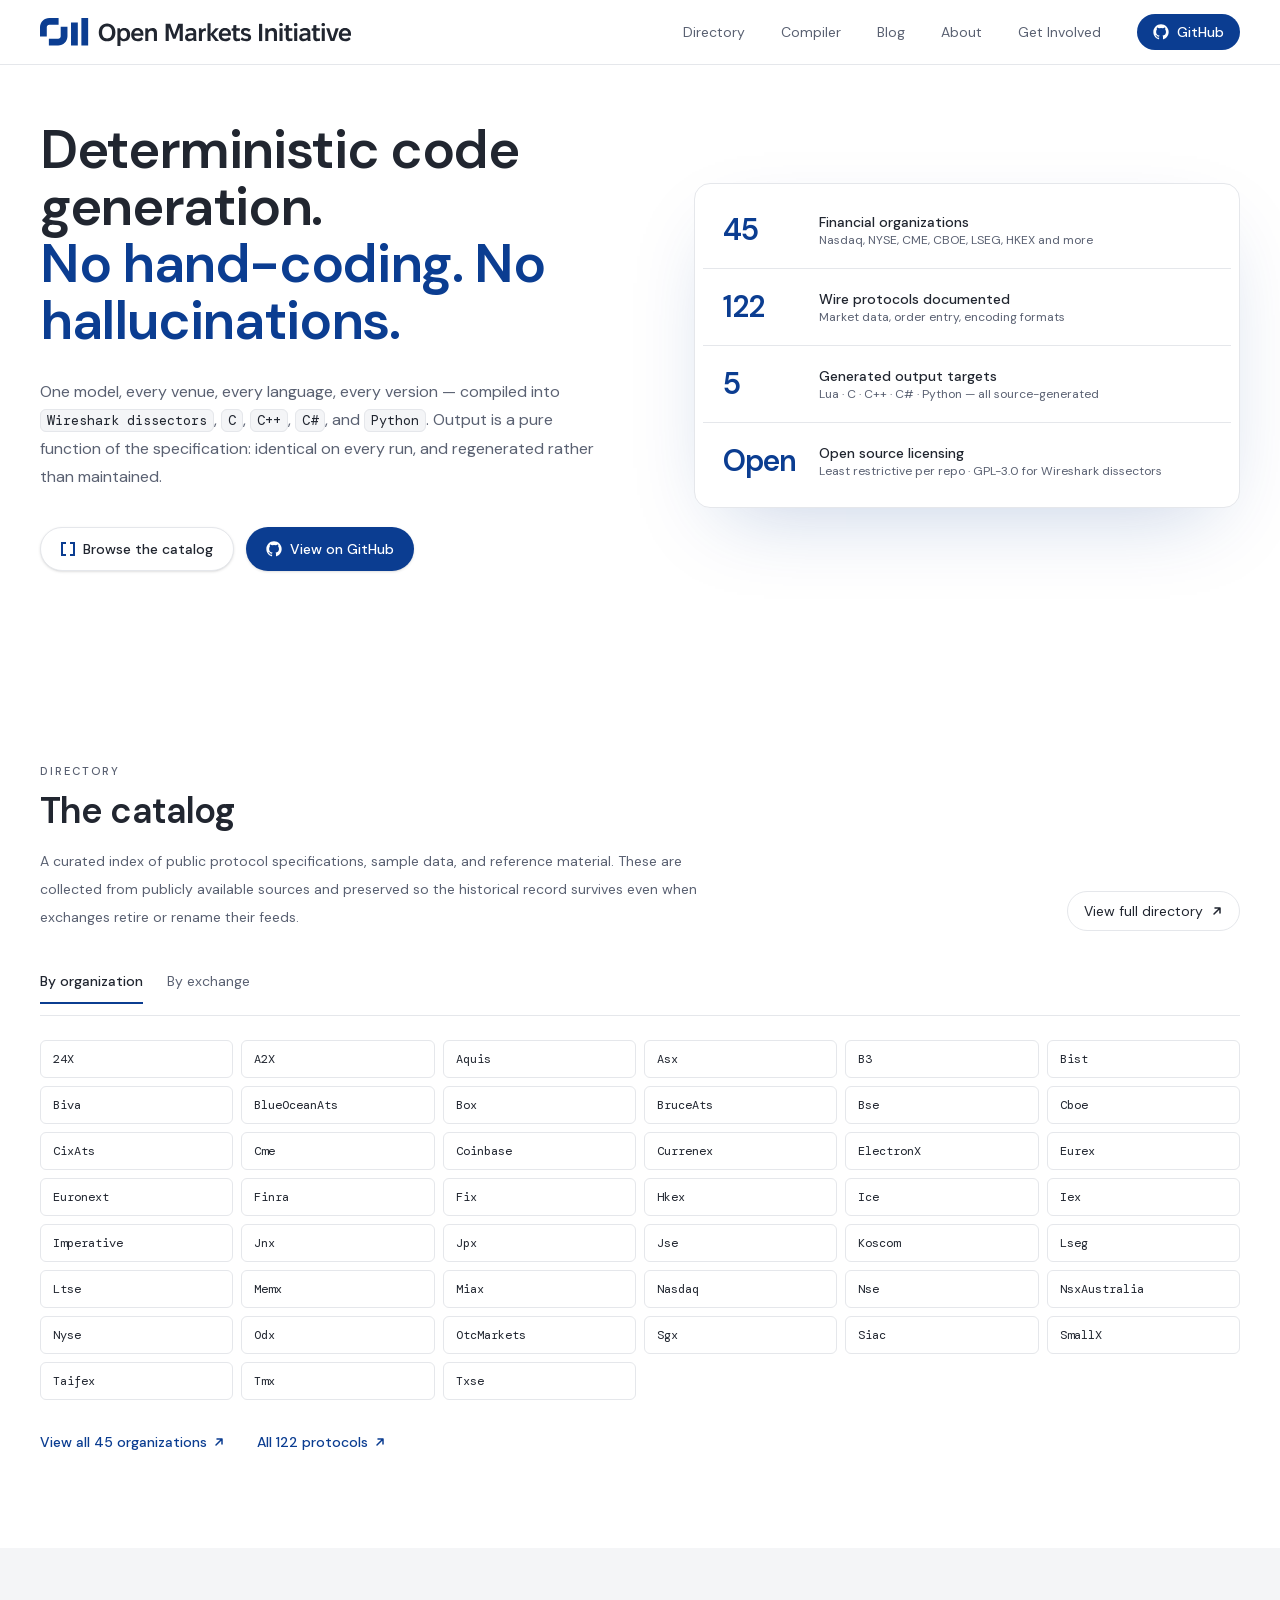
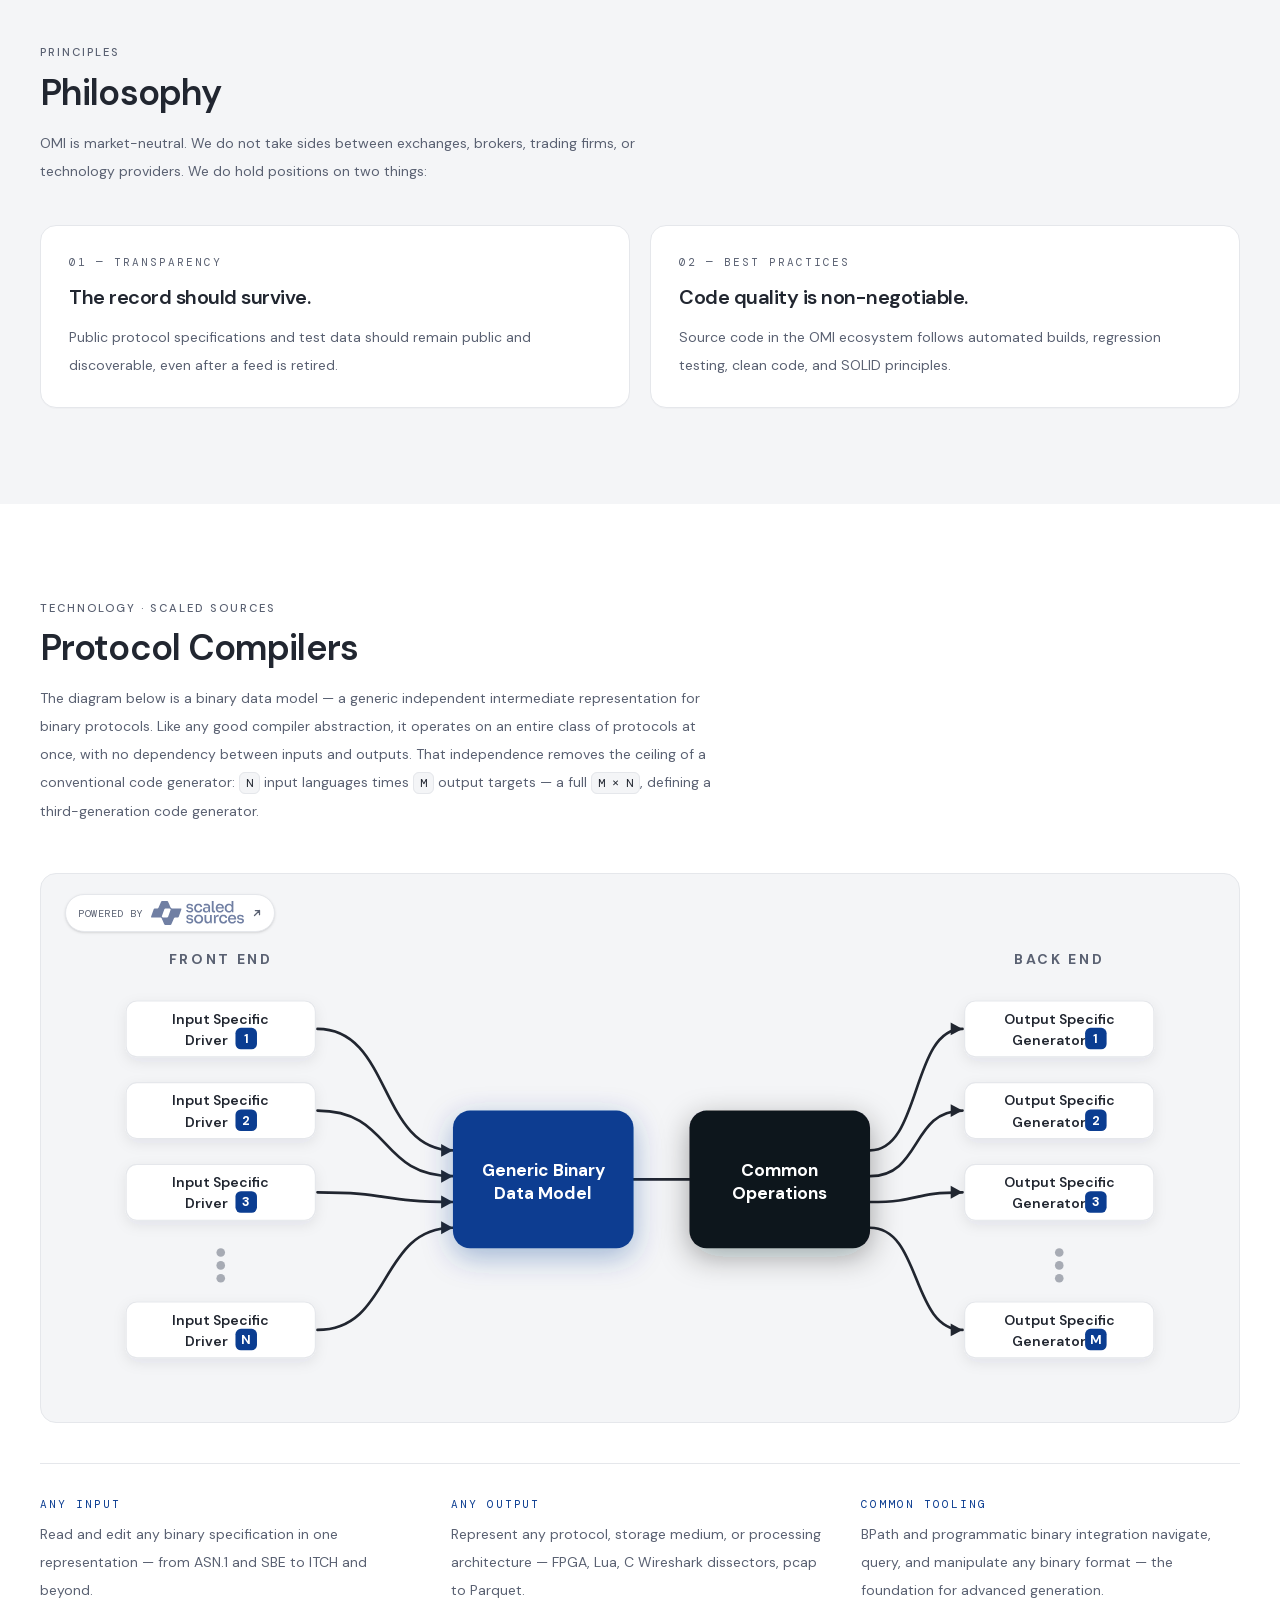
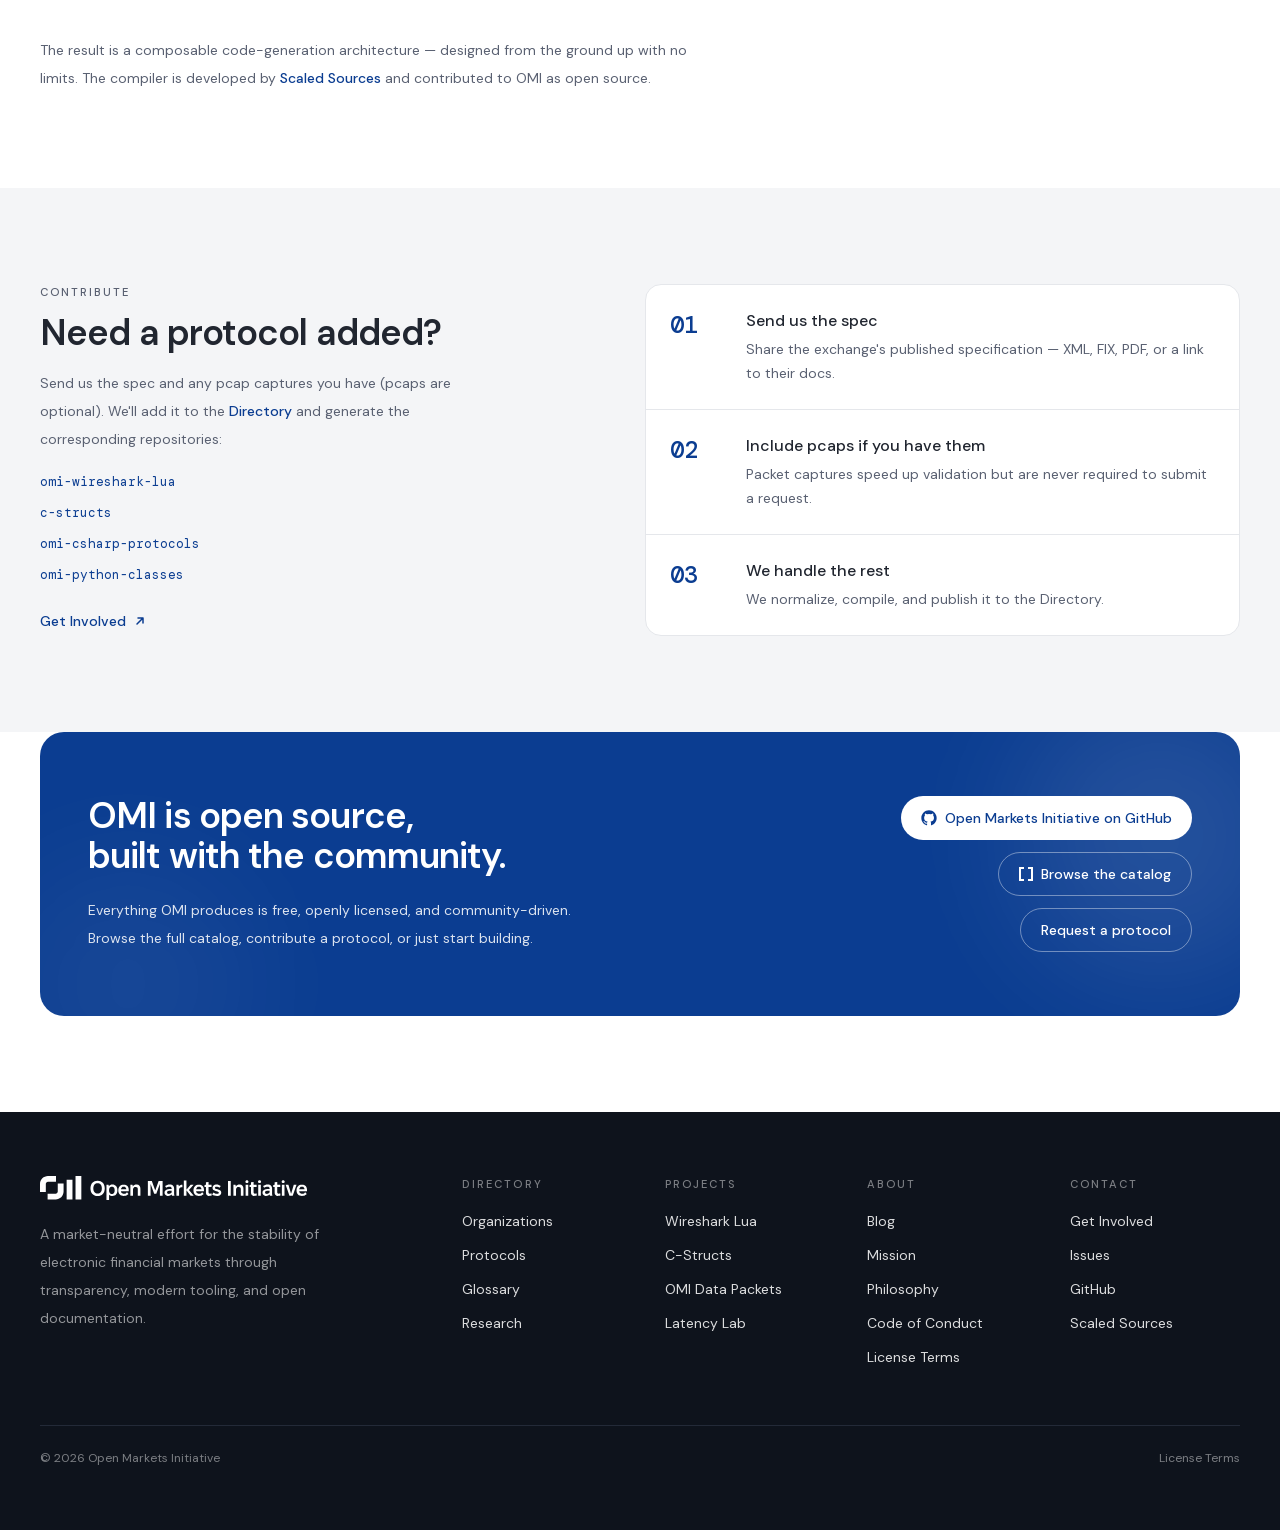
==== commit da19a8a7: "Deploy latest changes" ====
--- a/index.html
+++ b/index.html
@@ -1 +1 @@
-<!DOCTYPE html><html lang="en" class="dm_sans_d89fb377-module__B_rulq__variable dm_mono_ed3df95c-module__D4oVwa__variable antialiased"><head><meta charSet="utf-8"/><meta name="viewport" content="width=device-width, initial-scale=1"/><link rel="preload" href="/_next/static/media/36363bfb06833f56-s.p.38hmww4cj4vme.woff2" as="font" crossorigin="" type="font/woff2"/><link rel="preload" href="/_next/static/media/5c285b27cdda1fe8-s.p.2_mbdogr7ni8i.woff2" as="font" crossorigin="" type="font/woff2"/><link rel="preload" href="/_next/static/media/a73419dd2ba2d841-s.p.2yee423r7ahpo.woff2" as="font" crossorigin="" type="font/woff2"/><link rel="preload" as="image" href="/omi-wide-color-light.svg"/><link rel="stylesheet" href="/_next/static/chunks/16wuszai46isg.css" data-precedence="next"/><link rel="preload" as="script" fetchPriority="low" href="/_next/static/chunks/3si9o-rgj1z6x.js"/><script src="/_next/static/chunks/15orcrkp-_9ct.js" async=""></script><script src="/_next/static/chunks/2cya-h6pss2j9.js" async=""></script><script src="/_next/static/chunks/0mr0fnckbkr54.js" async=""></script><script src="/_next/static/chunks/turbopack-43yii3-daxx03.js" async=""></script><script src="/_next/static/chunks/05-c3ty_6dwfk.js" async=""></script><script src="/_next/static/chunks/14mrh2-p_w84d.js" async=""></script><script src="/_next/static/chunks/1y_hdt8qencur.js" async=""></script><meta name="next-size-adjust" content=""/><title>Open Markets Initiative — Democratizing access to modern electronic markets</title><meta name="description" content="A market-neutral effort for the stability of electronic financial markets through transparency, modern tooling, and open documentation."/><link rel="icon" href="/favicon.ico?favicon.0s_ock0-dxoru.ico" sizes="32x32" type="image/x-icon"/><script src="/_next/static/chunks/0cz1d0mv5g_q7.js" noModule=""></script></head><body><div hidden=""><!--$--><!--/$--></div><header class="sticky top-0 z-40 border-b border-border bg-white/85 backdrop-blur"><div class="mx-auto flex h-16 max-w-7xl items-center justify-between px-6 lg:px-10"><a class="flex items-center gap-2" href="/"><img alt="Open Markets Initiative" width="260" height="24" decoding="async" data-nimg="1" class="h-7 w-auto" style="color:transparent" src="/omi-wide-color-light.svg"/></a><nav class="hidden items-center gap-9 md:flex"><a class="text-sm text-ink-muted transition-colors hover:text-ink" href="/#directory">Directory</a><a class="text-sm text-ink-muted transition-colors hover:text-ink" href="/#compiler">Compiler</a><a class="text-sm text-ink-muted transition-colors hover:text-ink" href="/blogs/">Blog</a><a class="text-sm text-ink-muted transition-colors hover:text-ink" href="/#about">About</a><a class="text-sm text-ink-muted transition-colors hover:text-ink" href="/#contribute">Get Involved</a><a href="https://github.com/Open-Markets-Initiative" target="_blank" rel="noreferrer" class="inline-flex h-9 items-center gap-2 rounded-full bg-brand px-4 text-sm font-medium text-white transition-colors hover:bg-brand-dark"><svg viewBox="0 0 24 24" fill="currentColor" aria-hidden="true" class="h-4 w-4"><path d="M12 .5C5.65.5.5 5.65.5 12c0 5.08 3.29 9.39 7.86 10.92.58.1.79-.25.79-.56v-2c-3.2.7-3.87-1.37-3.87-1.37-.52-1.34-1.28-1.7-1.28-1.7-1.05-.72.08-.7.08-.7 1.16.08 1.77 1.2 1.77 1.2 1.03 1.77 2.7 1.26 3.36.96.1-.75.4-1.26.74-1.55-2.55-.29-5.24-1.28-5.24-5.7 0-1.26.45-2.29 1.19-3.1-.12-.3-.52-1.48.11-3.08 0 0 .97-.31 3.18 1.18a11 11 0 0 1 5.79 0c2.2-1.49 3.17-1.18 3.17-1.18.63 1.6.23 2.78.11 3.08.74.81 1.19 1.84 1.19 3.1 0 4.43-2.69 5.41-5.25 5.7.41.35.78 1.05.78 2.12v3.14c0 .31.21.67.8.56C20.21 21.38 23.5 17.08 23.5 12c0-6.35-5.15-11.5-11.5-11.5Z"></path></svg>GitHub</a></nav></div></header><main><section class="relative overflow-hidden bg-white"><div class="mx-auto grid max-w-7xl items-center gap-16 px-6 pb-24 pt-10 lg:grid-cols-[1.05fr_1fr] lg:gap-20 lg:px-10 lg:pt-14"><div><h1 class="text-[2.75rem] font-semibold leading-[1.05] tracking-tight text-ink sm:text-5xl lg:text-[3.4rem]">Deterministic code generation.<br/><span class="text-brand">No hand-coding. No hallucinations.</span></h1><p class="mt-7 max-w-xl text-base leading-7 text-ink-muted">One model, every venue, every language, every version — compiled into <code class="rounded-md border border-border bg-surface-muted px-1.5 py-0.5 font-mono text-[0.85em] text-ink">Wireshark dissectors</code>,<!-- --> <code class="rounded-md border border-border bg-surface-muted px-1.5 py-0.5 font-mono text-[0.85em] text-ink">C</code>, <code class="rounded-md border border-border bg-surface-muted px-1.5 py-0.5 font-mono text-[0.85em] text-ink">C++</code>,<!-- --> <code class="rounded-md border border-border bg-surface-muted px-1.5 py-0.5 font-mono text-[0.85em] text-ink">C#</code>, and <code class="rounded-md border border-border bg-surface-muted px-1.5 py-0.5 font-mono text-[0.85em] text-ink">Python</code>. Output is a pure function of the specification: identical on every run, and regenerated rather than maintained.</p><div class="mt-9 flex flex-wrap items-center gap-3"><a class="inline-flex h-11 items-center gap-2 rounded-full border border-border bg-white px-5 text-sm font-medium text-ink shadow-sm transition-colors hover:border-ink/30 hover:bg-surface-muted" href="/#directory"><svg viewBox="0 0 14 14" fill="currentColor" aria-hidden="true" class="h-3.5 w-3.5 text-brand"><path d="M5 0v2H2v10h3v2H0V0zM9 0h5v14H9v-2h3V2H9z"></path></svg>Browse the catalog</a><a href="https://github.com/Open-Markets-Initiative" target="_blank" rel="noreferrer" class="inline-flex h-11 items-center gap-2 rounded-full bg-brand px-5 text-sm font-medium text-white shadow-sm transition-colors hover:bg-brand-dark"><svg viewBox="0 0 24 24" fill="currentColor" aria-hidden="true" class="h-4 w-4"><path d="M12 .5C5.65.5.5 5.65.5 12c0 5.08 3.29 9.39 7.86 10.92.58.1.79-.25.79-.56v-2c-3.2.7-3.87-1.37-3.87-1.37-.52-1.34-1.28-1.7-1.28-1.7-1.05-.72.08-.7.08-.7 1.16.08 1.77 1.2 1.77 1.2 1.03 1.77 2.7 1.26 3.36.96.1-.75.4-1.26.74-1.55-2.55-.29-5.24-1.28-5.24-5.7 0-1.26.45-2.29 1.19-3.1-.12-.3-.52-1.48.11-3.08 0 0 .97-.31 3.18 1.18a11 11 0 0 1 5.79 0c2.2-1.49 3.17-1.18 3.17-1.18.63 1.6.23 2.78.11 3.08.74.81 1.19 1.84 1.19 3.1 0 4.43-2.69 5.41-5.25 5.7.41.35.78 1.05.78 2.12v3.14c0 .31.21.67.8.56C20.21 21.38 23.5 17.08 23.5 12c0-6.35-5.15-11.5-11.5-11.5Z"></path></svg>View on GitHub</a></div></div><div><div class="rounded-2xl border border-border bg-white p-2 shadow-[0_30px_80px_-30px_rgba(11,61,145,0.25)]"><ul class="divide-y divide-border"><li class="grid grid-cols-[80px_1fr] items-center gap-4 px-5 py-5"><span class="text-3xl font-semibold tracking-tight text-brand">45</span><div><p class="text-sm font-medium text-ink">Financial organizations</p><p class="text-xs text-ink-muted">Nasdaq, NYSE, CME, CBOE, LSEG, HKEX and more</p></div></li><li class="grid grid-cols-[80px_1fr] items-center gap-4 px-5 py-5"><span class="text-3xl font-semibold tracking-tight text-brand">122</span><div><p class="text-sm font-medium text-ink">Wire protocols documented</p><p class="text-xs text-ink-muted">Market data, order entry, encoding formats</p></div></li><li class="grid grid-cols-[80px_1fr] items-center gap-4 px-5 py-5"><span class="text-3xl font-semibold tracking-tight text-brand">5</span><div><p class="text-sm font-medium text-ink">Generated output targets</p><p class="text-xs text-ink-muted">Lua · C · C++ · C# · Python — all source-generated</p></div></li><li class="grid grid-cols-[80px_1fr] items-center gap-4 px-5 py-5"><span class="text-3xl font-semibold tracking-tight text-brand">Open</span><div><p class="text-sm font-medium text-ink">Open source licensing</p><p class="text-xs text-ink-muted">Least restrictive per repo · GPL-3.0 for Wireshark dissectors</p></div></li></ul></div></div></div></section><section id="directory" class="bg-white py-24"><div class="mx-auto max-w-7xl px-6 lg:px-10"><p class="text-[0.7rem] font-medium uppercase tracking-[0.18em] text-ink-muted">Directory</p><div class="mt-3 flex flex-col gap-6 sm:flex-row sm:items-end sm:justify-between"><div class="max-w-2xl"><h2 class="text-3xl font-semibold tracking-tight text-ink sm:text-4xl">The catalog</h2><p class="mt-4 text-sm leading-7 text-ink-muted">A curated index of public protocol specifications, sample data, and reference material. These are collected from publicly available sources and preserved so the historical record survives even when exchanges retire or rename their feeds.</p></div><a href="https://github.com/Open-Markets-Initiative/Directory" target="_blank" rel="noreferrer" class="inline-flex h-10 shrink-0 items-center gap-2 self-start rounded-full border border-border px-4 text-sm text-ink transition-colors hover:border-ink/30 hover:bg-surface-muted sm:self-end">View full directory <svg viewBox="0 0 12 12" fill="none" stroke="currentColor" stroke-width="1.5" stroke-linecap="round" stroke-linejoin="round" aria-hidden="true" class="h-3 w-3"><path d="M3 9 9 3M4 3h5v5"></path></svg></a></div><div class="mt-10 flex flex-wrap items-center gap-6 border-b border-border pb-3"><button type="button" aria-pressed="true" class="relative pb-3 text-sm font-medium text-ink after:absolute after:inset-x-0 after:-bottom-[1px] after:h-[2px] after:bg-brand">By organization</button><button type="button" aria-pressed="false" class="pb-3 text-sm text-ink-muted transition-colors hover:text-ink">By exchange</button></div><ul class="mt-6 grid grid-cols-2 gap-2 sm:grid-cols-3 md:grid-cols-4 lg:grid-cols-6"><li><a href="https://github.com/Open-Markets-Initiative/Directory/tree/main/Organizations/24X" target="_blank" rel="noreferrer" class="block rounded-md border border-border bg-white px-3 py-2.5 font-mono text-xs text-ink transition-colors hover:border-brand/40 hover:bg-brand/[0.04] hover:text-brand">24X</a></li><li><a href="https://github.com/Open-Markets-Initiative/Directory/tree/main/Organizations/A2X" target="_blank" rel="noreferrer" class="block rounded-md border border-border bg-white px-3 py-2.5 font-mono text-xs text-ink transition-colors hover:border-brand/40 hover:bg-brand/[0.04] hover:text-brand">A2X</a></li><li><a href="https://github.com/Open-Markets-Initiative/Directory/tree/main/Organizations/Aquis" target="_blank" rel="noreferrer" class="block rounded-md border border-border bg-white px-3 py-2.5 font-mono text-xs text-ink transition-colors hover:border-brand/40 hover:bg-brand/[0.04] hover:text-brand">Aquis</a></li><li><a href="https://github.com/Open-Markets-Initiative/Directory/tree/main/Organizations/Asx" target="_blank" rel="noreferrer" class="block rounded-md border border-border bg-white px-3 py-2.5 font-mono text-xs text-ink transition-colors hover:border-brand/40 hover:bg-brand/[0.04] hover:text-brand">Asx</a></li><li><a href="https://github.com/Open-Markets-Initiative/Directory/tree/main/Organizations/B3" target="_blank" rel="noreferrer" class="block rounded-md border border-border bg-white px-3 py-2.5 font-mono text-xs text-ink transition-colors hover:border-brand/40 hover:bg-brand/[0.04] hover:text-brand">B3</a></li><li><a href="https://github.com/Open-Markets-Initiative/Directory/tree/main/Organizations/Bist" target="_blank" rel="noreferrer" class="block rounded-md border border-border bg-white px-3 py-2.5 font-mono text-xs text-ink transition-colors hover:border-brand/40 hover:bg-brand/[0.04] hover:text-brand">Bist</a></li><li><a href="https://github.com/Open-Markets-Initiative/Directory/tree/main/Organizations/Biva" target="_blank" rel="noreferrer" class="block rounded-md border border-border bg-white px-3 py-2.5 font-mono text-xs text-ink transition-colors hover:border-brand/40 hover:bg-brand/[0.04] hover:text-brand">Biva</a></li><li><a href="https://github.com/Open-Markets-Initiative/Directory/tree/main/Organizations/BlueOceanAts" target="_blank" rel="noreferrer" class="block rounded-md border border-border bg-white px-3 py-2.5 font-mono text-xs text-ink transition-colors hover:border-brand/40 hover:bg-brand/[0.04] hover:text-brand">BlueOceanAts</a></li><li><a href="https://github.com/Open-Markets-Initiative/Directory/tree/main/Organizations/Box" target="_blank" rel="noreferrer" class="block rounded-md border border-border bg-white px-3 py-2.5 font-mono text-xs text-ink transition-colors hover:border-brand/40 hover:bg-brand/[0.04] hover:text-brand">Box</a></li><li><a href="https://github.com/Open-Markets-Initiative/Directory/tree/main/Organizations/BruceAts" target="_blank" rel="noreferrer" class="block rounded-md border border-border bg-white px-3 py-2.5 font-mono text-xs text-ink transition-colors hover:border-brand/40 hover:bg-brand/[0.04] hover:text-brand">BruceAts</a></li><li><a href="https://github.com/Open-Markets-Initiative/Directory/tree/main/Organizations/Bse" target="_blank" rel="noreferrer" class="block rounded-md border border-border bg-white px-3 py-2.5 font-mono text-xs text-ink transition-colors hover:border-brand/40 hover:bg-brand/[0.04] hover:text-brand">Bse</a></li><li><a href="https://github.com/Open-Markets-Initiative/Directory/tree/main/Organizations/Cboe" target="_blank" rel="noreferrer" class="block rounded-md border border-border bg-white px-3 py-2.5 font-mono text-xs text-ink transition-colors hover:border-brand/40 hover:bg-brand/[0.04] hover:text-brand">Cboe</a></li><li><a href="https://github.com/Open-Markets-Initiative/Directory/tree/main/Organizations/CixAts" target="_blank" rel="noreferrer" class="block rounded-md border border-border bg-white px-3 py-2.5 font-mono text-xs text-ink transition-colors hover:border-brand/40 hover:bg-brand/[0.04] hover:text-brand">CixAts</a></li><li><a href="https://github.com/Open-Markets-Initiative/Directory/tree/main/Organizations/Cme" target="_blank" rel="noreferrer" class="block rounded-md border border-border bg-white px-3 py-2.5 font-mono text-xs text-ink transition-colors hover:border-brand/40 hover:bg-brand/[0.04] hover:text-brand">Cme</a></li><li><a href="https://github.com/Open-Markets-Initiative/Directory/tree/main/Organizations/Coinbase" target="_blank" rel="noreferrer" class="block rounded-md border border-border bg-white px-3 py-2.5 font-mono text-xs text-ink transition-colors hover:border-brand/40 hover:bg-brand/[0.04] hover:text-brand">Coinbase</a></li><li><a href="https://github.com/Open-Markets-Initiative/Directory/tree/main/Organizations/Currenex" target="_blank" rel="noreferrer" class="block rounded-md border border-border bg-white px-3 py-2.5 font-mono text-xs text-ink transition-colors hover:border-brand/40 hover:bg-brand/[0.04] hover:text-brand">Currenex</a></li><li><a href="https://github.com/Open-Markets-Initiative/Directory/tree/main/Organizations/ElectronX" target="_blank" rel="noreferrer" class="block rounded-md border border-border bg-white px-3 py-2.5 font-mono text-xs text-ink transition-colors hover:border-brand/40 hover:bg-brand/[0.04] hover:text-brand">ElectronX</a></li><li><a href="https://github.com/Open-Markets-Initiative/Directory/tree/main/Organizations/Eurex" target="_blank" rel="noreferrer" class="block rounded-md border border-border bg-white px-3 py-2.5 font-mono text-xs text-ink transition-colors hover:border-brand/40 hover:bg-brand/[0.04] hover:text-brand">Eurex</a></li><li><a href="https://github.com/Open-Markets-Initiative/Directory/tree/main/Organizations/Euronext" target="_blank" rel="noreferrer" class="block rounded-md border border-border bg-white px-3 py-2.5 font-mono text-xs text-ink transition-colors hover:border-brand/40 hover:bg-brand/[0.04] hover:text-brand">Euronext</a></li><li><a href="https://github.com/Open-Markets-Initiative/Directory/tree/main/Organizations/Finra" target="_blank" rel="noreferrer" class="block rounded-md border border-border bg-white px-3 py-2.5 font-mono text-xs text-ink transition-colors hover:border-brand/40 hover:bg-brand/[0.04] hover:text-brand">Finra</a></li><li><a href="https://github.com/Open-Markets-Initiative/Directory/tree/main/Organizations/Fix" target="_blank" rel="noreferrer" class="block rounded-md border border-border bg-white px-3 py-2.5 font-mono text-xs text-ink transition-colors hover:border-brand/40 hover:bg-brand/[0.04] hover:text-brand">Fix</a></li><li><a href="https://github.com/Open-Markets-Initiative/Directory/tree/main/Organizations/Hkex" target="_blank" rel="noreferrer" class="block rounded-md border border-border bg-white px-3 py-2.5 font-mono text-xs text-ink transition-colors hover:border-brand/40 hover:bg-brand/[0.04] hover:text-brand">Hkex</a></li><li><a href="https://github.com/Open-Markets-Initiative/Directory/tree/main/Organizations/Ice" target="_blank" rel="noreferrer" class="block rounded-md border border-border bg-white px-3 py-2.5 font-mono text-xs text-ink transition-colors hover:border-brand/40 hover:bg-brand/[0.04] hover:text-brand">Ice</a></li><li><a href="https://github.com/Open-Markets-Initiative/Directory/tree/main/Organizations/Iex" target="_blank" rel="noreferrer" class="block rounded-md border border-border bg-white px-3 py-2.5 font-mono text-xs text-ink transition-colors hover:border-brand/40 hover:bg-brand/[0.04] hover:text-brand">Iex</a></li><li><a href="https://github.com/Open-Markets-Initiative/Directory/tree/main/Organizations/Imperative" target="_blank" rel="noreferrer" class="block rounded-md border border-border bg-white px-3 py-2.5 font-mono text-xs text-ink transition-colors hover:border-brand/40 hover:bg-brand/[0.04] hover:text-brand">Imperative</a></li><li><a href="https://github.com/Open-Markets-Initiative/Directory/tree/main/Organizations/Jnx" target="_blank" rel="noreferrer" class="block rounded-md border border-border bg-white px-3 py-2.5 font-mono text-xs text-ink transition-colors hover:border-brand/40 hover:bg-brand/[0.04] hover:text-brand">Jnx</a></li><li><a href="https://github.com/Open-Markets-Initiative/Directory/tree/main/Organizations/Jpx" target="_blank" rel="noreferrer" class="block rounded-md border border-border bg-white px-3 py-2.5 font-mono text-xs text-ink transition-colors hover:border-brand/40 hover:bg-brand/[0.04] hover:text-brand">Jpx</a></li><li><a href="https://github.com/Open-Markets-Initiative/Directory/tree/main/Organizations/Jse" target="_blank" rel="noreferrer" class="block rounded-md border border-border bg-white px-3 py-2.5 font-mono text-xs text-ink transition-colors hover:border-brand/40 hover:bg-brand/[0.04] hover:text-brand">Jse</a></li><li><a href="https://github.com/Open-Markets-Initiative/Directory/tree/main/Organizations/Koscom" target="_blank" rel="noreferrer" class="block rounded-md border border-border bg-white px-3 py-2.5 font-mono text-xs text-ink transition-colors hover:border-brand/40 hover:bg-brand/[0.04] hover:text-brand">Koscom</a></li><li><a href="https://github.com/Open-Markets-Initiative/Directory/tree/main/Organizations/Lseg" target="_blank" rel="noreferrer" class="block rounded-md border border-border bg-white px-3 py-2.5 font-mono text-xs text-ink transition-colors hover:border-brand/40 hover:bg-brand/[0.04] hover:text-brand">Lseg</a></li><li><a href="https://github.com/Open-Markets-Initiative/Directory/tree/main/Organizations/Ltse" target="_blank" rel="noreferrer" class="block rounded-md border border-border bg-white px-3 py-2.5 font-mono text-xs text-ink transition-colors hover:border-brand/40 hover:bg-brand/[0.04] hover:text-brand">Ltse</a></li><li><a href="https://github.com/Open-Markets-Initiative/Directory/tree/main/Organizations/Memx" target="_blank" rel="noreferrer" class="block rounded-md border border-border bg-white px-3 py-2.5 font-mono text-xs text-ink transition-colors hover:border-brand/40 hover:bg-brand/[0.04] hover:text-brand">Memx</a></li><li><a href="https://github.com/Open-Markets-Initiative/Directory/tree/main/Organizations/Miax" target="_blank" rel="noreferrer" class="block rounded-md border border-border bg-white px-3 py-2.5 font-mono text-xs text-ink transition-colors hover:border-brand/40 hover:bg-brand/[0.04] hover:text-brand">Miax</a></li><li><a href="https://github.com/Open-Markets-Initiative/Directory/tree/main/Organizations/Nasdaq" target="_blank" rel="noreferrer" class="block rounded-md border border-border bg-white px-3 py-2.5 font-mono text-xs text-ink transition-colors hover:border-brand/40 hover:bg-brand/[0.04] hover:text-brand">Nasdaq</a></li><li><a href="https://github.com/Open-Markets-Initiative/Directory/tree/main/Organizations/Nse" target="_blank" rel="noreferrer" class="block rounded-md border border-border bg-white px-3 py-2.5 font-mono text-xs text-ink transition-colors hover:border-brand/40 hover:bg-brand/[0.04] hover:text-brand">Nse</a></li><li><a href="https://github.com/Open-Markets-Initiative/Directory/tree/main/Organizations/NsxAustralia" target="_blank" rel="noreferrer" class="block rounded-md border border-border bg-white px-3 py-2.5 font-mono text-xs text-ink transition-colors hover:border-brand/40 hover:bg-brand/[0.04] hover:text-brand">NsxAustralia</a></li><li><a href="https://github.com/Open-Markets-Initiative/Directory/tree/main/Organizations/Nyse" target="_blank" rel="noreferrer" class="block rounded-md border border-border bg-white px-3 py-2.5 font-mono text-xs text-ink transition-colors hover:border-brand/40 hover:bg-brand/[0.04] hover:text-brand">Nyse</a></li><li><a href="https://github.com/Open-Markets-Initiative/Directory/tree/main/Organizations/Odx" target="_blank" rel="noreferrer" class="block rounded-md border border-border bg-white px-3 py-2.5 font-mono text-xs text-ink transition-colors hover:border-brand/40 hover:bg-brand/[0.04] hover:text-brand">Odx</a></li><li><a href="https://github.com/Open-Markets-Initiative/Directory/tree/main/Organizations/OtcMarkets" target="_blank" rel="noreferrer" class="block rounded-md border border-border bg-white px-3 py-2.5 font-mono text-xs text-ink transition-colors hover:border-brand/40 hover:bg-brand/[0.04] hover:text-brand">OtcMarkets</a></li><li><a href="https://github.com/Open-Markets-Initiative/Directory/tree/main/Organizations/Sgx" target="_blank" rel="noreferrer" class="block rounded-md border border-border bg-white px-3 py-2.5 font-mono text-xs text-ink transition-colors hover:border-brand/40 hover:bg-brand/[0.04] hover:text-brand">Sgx</a></li><li><a href="https://github.com/Open-Markets-Initiative/Directory/tree/main/Organizations/Siac" target="_blank" rel="noreferrer" class="block rounded-md border border-border bg-white px-3 py-2.5 font-mono text-xs text-ink transition-colors hover:border-brand/40 hover:bg-brand/[0.04] hover:text-brand">Siac</a></li><li><a href="https://github.com/Open-Markets-Initiative/Directory/tree/main/Organizations/SmallX" target="_blank" rel="noreferrer" class="block rounded-md border border-border bg-white px-3 py-2.5 font-mono text-xs text-ink transition-colors hover:border-brand/40 hover:bg-brand/[0.04] hover:text-brand">SmallX</a></li><li><a href="https://github.com/Open-Markets-Initiative/Directory/tree/main/Organizations/Taifex" target="_blank" rel="noreferrer" class="block rounded-md border border-border bg-white px-3 py-2.5 font-mono text-xs text-ink transition-colors hover:border-brand/40 hover:bg-brand/[0.04] hover:text-brand">Taifex</a></li><li><a href="https://github.com/Open-Markets-Initiative/Directory/tree/main/Organizations/Tmx" target="_blank" rel="noreferrer" class="block rounded-md border border-border bg-white px-3 py-2.5 font-mono text-xs text-ink transition-colors hover:border-brand/40 hover:bg-brand/[0.04] hover:text-brand">Tmx</a></li><li><a href="https://github.com/Open-Markets-Initiative/Directory/tree/main/Organizations/Txse" target="_blank" rel="noreferrer" class="block rounded-md border border-border bg-white px-3 py-2.5 font-mono text-xs text-ink transition-colors hover:border-brand/40 hover:bg-brand/[0.04] hover:text-brand">Txse</a></li></ul><div class="mt-8 flex flex-wrap gap-x-8 gap-y-2"><a href="https://github.com/Open-Markets-Initiative/Directory" target="_blank" rel="noreferrer" class="inline-flex items-center gap-1.5 text-sm font-medium text-brand hover:text-brand-dark">View all <!-- -->45<!-- --> organizations<!-- --> <svg viewBox="0 0 12 12" fill="none" stroke="currentColor" stroke-width="1.5" stroke-linecap="round" stroke-linejoin="round" aria-hidden="true" class="h-3 w-3"><path d="M3 9 9 3M4 3h5v5"></path></svg></a><a href="https://github.com/Open-Markets-Initiative/Directory/tree/main/Protocols" target="_blank" rel="noreferrer" class="inline-flex items-center gap-1.5 text-sm font-medium text-brand hover:text-brand-dark">All <!-- -->122<!-- --> protocols<!-- --> <svg viewBox="0 0 12 12" fill="none" stroke="currentColor" stroke-width="1.5" stroke-linecap="round" stroke-linejoin="round" aria-hidden="true" class="h-3 w-3"><path d="M3 9 9 3M4 3h5v5"></path></svg></a></div></div></section><section id="about" class="bg-surface-muted py-24"><div class="mx-auto max-w-7xl px-6 lg:px-10"><p class="text-[0.7rem] font-medium uppercase tracking-[0.18em] text-ink-muted">Principles</p><h2 class="mt-3 text-3xl font-semibold tracking-tight text-ink sm:text-4xl">Philosophy</h2><p class="mt-4 max-w-2xl text-sm leading-7 text-ink-muted">OMI is market-neutral. We do not take sides between exchanges, brokers, trading firms, or technology providers. We do hold positions on two things:</p><div class="mt-10 grid gap-5 md:grid-cols-2"><article class="rounded-2xl border border-border bg-white p-7 shadow-[0_1px_0_rgba(0,0,0,0.02)]"><p class="font-mono text-[11px] uppercase tracking-[0.18em] text-ink-muted">01<!-- --> — <!-- -->Transparency</p><h3 class="mt-3 text-xl font-semibold tracking-tight text-ink">The record should survive.</h3><p class="mt-3 text-sm leading-7 text-ink-muted">Public protocol specifications and test data should remain public and discoverable, even after a feed is retired.</p></article><article class="rounded-2xl border border-border bg-white p-7 shadow-[0_1px_0_rgba(0,0,0,0.02)]"><p class="font-mono text-[11px] uppercase tracking-[0.18em] text-ink-muted">02<!-- --> — <!-- -->Best practices</p><h3 class="mt-3 text-xl font-semibold tracking-tight text-ink">Code quality is non-negotiable.</h3><p class="mt-3 text-sm leading-7 text-ink-muted">Source code in the OMI ecosystem follows automated builds, regression testing, clean code, and SOLID principles.</p></article></div></div></section><section id="compiler" class="bg-white py-24"><div class="mx-auto max-w-7xl px-6 lg:px-10"><p class="text-[0.7rem] font-medium uppercase tracking-[0.18em] text-ink-muted">Technology · Scaled Sources</p><h2 class="mt-3 text-3xl font-semibold tracking-tight text-ink sm:text-4xl">The compiler</h2><p class="mt-4 max-w-2xl text-sm leading-7 text-ink-muted">The diagram below is a generic binary data model — an independent intermediate representation for binary protocols. Like any good compiler abstraction, it operates on an entire class of protocols at once, with no dependency between inputs and outputs. That independence removes the ceiling of a conventional generator:<!-- --> <code class="rounded-md border border-border bg-surface-muted px-1.5 py-0.5 font-mono text-[0.85em] text-ink">N</code> input languages times<!-- --> <code class="rounded-md border border-border bg-surface-muted px-1.5 py-0.5 font-mono text-[0.85em] text-ink">M</code> output targets — a full<!-- --> <code class="rounded-md border border-border bg-surface-muted px-1.5 py-0.5 font-mono text-[0.85em] text-ink">M × N</code>, and the reason this is a third-generation code generator.</p><div class="relative mt-12 rounded-2xl border border-border bg-surface-muted p-6 sm:p-10"><a href="https://scaledsources.com" target="_blank" rel="noreferrer" class="group absolute left-4 top-3 inline-flex items-center gap-2 rounded-full border border-border bg-white px-3 py-1.5 font-mono text-[10px] uppercase tracking-wider text-ink-muted shadow-sm transition-colors hover:border-brand hover:text-brand sm:left-6 sm:top-5">Powered by<img alt="Scaled Sources" loading="lazy" width="155" height="40" decoding="async" data-nimg="1" class="h-6 w-auto" style="color:transparent" src="/scaled-sources-wordmark.svg"/><svg viewBox="0 0 12 12" fill="none" stroke="currentColor" stroke-width="1.5" stroke-linecap="round" stroke-linejoin="round" aria-hidden="true" class="h-2.5 w-2.5 transition-transform group-hover:translate-x-0.5 group-hover:-translate-y-0.5"><path d="M3 9 9 3M4 3h5v5"></path></svg></a><svg viewBox="0 0 1040 420" class="mt-4 h-auto w-full" role="img" aria-labelledby="pipeline-title pipeline-desc"><title id="pipeline-title">Generic independent intermediate representation</title><desc id="pipeline-desc">Input-specific drivers normalize venue specifications into a generic binary data model; common operations then drive output-specific generators for each target language.</desc><defs><filter id="cardShadow" x="-20%" y="-20%" width="140%" height="160%"><feDropShadow dx="0" dy="4" stdDeviation="6" flood-color="#212630" flood-opacity="0.08"></feDropShadow></filter><filter id="brandShadow" x="-40%" y="-40%" width="180%" height="200%"><feDropShadow dx="0" dy="8" stdDeviation="14" flood-color="#0b3d91" flood-opacity="0.35"></feDropShadow></filter><filter id="darkShadow" x="-40%" y="-40%" width="180%" height="200%"><feDropShadow dx="0" dy="8" stdDeviation="14" flood-color="#0e131c" flood-opacity="0.35"></feDropShadow></filter></defs><text x="130" y="32" text-anchor="middle" font-size="13" font-weight="700" letter-spacing="2.5" fill="#5a6172">FRONT END</text><text x="910" y="32" text-anchor="middle" font-size="13" font-weight="700" letter-spacing="2.5" fill="#5a6172">BACK END</text><g><path d="M 220 92 C 289.3 92, 276.7 205, 346 205" fill="none" stroke="#212630" stroke-width="2.5" stroke-linecap="round"></path><path d="M 346 205 l -11 -6 l 0 12 z" fill="#212630"></path></g><g><path d="M 220 168 C 289.3 168, 276.7 229, 346 229" fill="none" stroke="#212630" stroke-width="2.5" stroke-linecap="round"></path><path d="M 346 229 l -11 -6 l 0 12 z" fill="#212630"></path></g><g><path d="M 220 244 C 289.3 244, 276.7 253, 346 253" fill="none" stroke="#212630" stroke-width="2.5" stroke-linecap="round"></path><path d="M 346 253 l -11 -6 l 0 12 z" fill="#212630"></path></g><g><path d="M 220 372 C 289.3 372, 276.7 277, 346 277" fill="none" stroke="#212630" stroke-width="2.5" stroke-linecap="round"></path><path d="M 346 277 l -11 -6 l 0 12 z" fill="#212630"></path></g><g><path d="M 514 232 H 566" fill="none" stroke="#212630" stroke-width="2.5" stroke-linecap="round"></path><path d="M 232 566 l -11 -6 l 0 12 z" fill="#212630"></path></g><g><path d="M 734 205 C 782 205, 772 92, 820 92" fill="none" stroke="#212630" stroke-width="2.5" stroke-linecap="round"></path><path d="M 820 92 l -11 -6 l 0 12 z" fill="#212630"></path></g><g><path d="M 734 229 C 782 229, 772 168, 820 168" fill="none" stroke="#212630" stroke-width="2.5" stroke-linecap="round"></path><path d="M 820 168 l -11 -6 l 0 12 z" fill="#212630"></path></g><g><path d="M 734 253 C 782 253, 772 244, 820 244" fill="none" stroke="#212630" stroke-width="2.5" stroke-linecap="round"></path><path d="M 820 244 l -11 -6 l 0 12 z" fill="#212630"></path></g><g><path d="M 734 277 C 782 277, 772 372, 820 372" fill="none" stroke="#212630" stroke-width="2.5" stroke-linecap="round"></path><path d="M 820 372 l -11 -6 l 0 12 z" fill="#212630"></path></g><g><rect x="346" y="168" width="168" height="128" rx="16" fill="#0b3d91" filter="url(#brandShadow)"></rect><text x="430" y="229" text-anchor="middle" font-size="16" font-weight="700" fill="#ffffff">Generic Binary</text><text x="430" y="250" text-anchor="middle" font-size="16" font-weight="700" fill="#ffffff">Data Model</text></g><g><rect x="566" y="168" width="168" height="128" rx="16" fill="#0e131c" filter="url(#darkShadow)"></rect><text x="650" y="229" text-anchor="middle" font-size="16" font-weight="700" fill="#ffffff">Common</text><text x="650" y="250" text-anchor="middle" font-size="16" font-weight="700" fill="#ffffff">Operations</text></g><g><rect x="42" y="66" width="176" height="52" rx="10" fill="#ffffff" stroke="#e5e7eb" stroke-width="1" filter="url(#cardShadow)"></rect><text x="130" y="87" text-anchor="middle" font-size="13" font-weight="600" fill="#212630">Input Specific</text><text x="96.3" y="107" font-size="13" font-weight="600" fill="#212630">Driver</text><rect x="143.7" y="91" width="20" height="20" rx="5" fill="#0b3d91"></rect><text x="153.7" y="105" text-anchor="middle" font-size="12" font-weight="700" fill="#ffffff">1</text></g><g><rect x="42" y="142" width="176" height="52" rx="10" fill="#ffffff" stroke="#e5e7eb" stroke-width="1" filter="url(#cardShadow)"></rect><text x="130" y="163" text-anchor="middle" font-size="13" font-weight="600" fill="#212630">Input Specific</text><text x="96.3" y="183" font-size="13" font-weight="600" fill="#212630">Driver</text><rect x="143.7" y="167" width="20" height="20" rx="5" fill="#0b3d91"></rect><text x="153.7" y="181" text-anchor="middle" font-size="12" font-weight="700" fill="#ffffff">2</text></g><g><rect x="42" y="218" width="176" height="52" rx="10" fill="#ffffff" stroke="#e5e7eb" stroke-width="1" filter="url(#cardShadow)"></rect><text x="130" y="239" text-anchor="middle" font-size="13" font-weight="600" fill="#212630">Input Specific</text><text x="96.3" y="259" font-size="13" font-weight="600" fill="#212630">Driver</text><rect x="143.7" y="243" width="20" height="20" rx="5" fill="#0b3d91"></rect><text x="153.7" y="257" text-anchor="middle" font-size="12" font-weight="700" fill="#ffffff">3</text></g><g><rect x="42" y="346" width="176" height="52" rx="10" fill="#ffffff" stroke="#e5e7eb" stroke-width="1" filter="url(#cardShadow)"></rect><text x="130" y="367" text-anchor="middle" font-size="13" font-weight="600" fill="#212630">Input Specific</text><text x="96.3" y="387" font-size="13" font-weight="600" fill="#212630">Driver</text><rect x="143.7" y="371" width="20" height="20" rx="5" fill="#0b3d91"></rect><text x="153.7" y="385" text-anchor="middle" font-size="12" font-weight="700" fill="#ffffff">N</text></g><g><rect x="822" y="66" width="176" height="52" rx="10" fill="#ffffff" stroke="#e5e7eb" stroke-width="1" filter="url(#cardShadow)"></rect><text x="910" y="87" text-anchor="middle" font-size="13" font-weight="600" fill="#212630">Output Specific</text><text x="865.95" y="107" font-size="13" font-weight="600" fill="#212630">Generator</text><rect x="934.0500000000001" y="91" width="20" height="20" rx="5" fill="#0b3d91"></rect><text x="944.0500000000001" y="105" text-anchor="middle" font-size="12" font-weight="700" fill="#ffffff">1</text></g><g><rect x="822" y="142" width="176" height="52" rx="10" fill="#ffffff" stroke="#e5e7eb" stroke-width="1" filter="url(#cardShadow)"></rect><text x="910" y="163" text-anchor="middle" font-size="13" font-weight="600" fill="#212630">Output Specific</text><text x="865.95" y="183" font-size="13" font-weight="600" fill="#212630">Generator</text><rect x="934.0500000000001" y="167" width="20" height="20" rx="5" fill="#0b3d91"></rect><text x="944.0500000000001" y="181" text-anchor="middle" font-size="12" font-weight="700" fill="#ffffff">2</text></g><g><rect x="822" y="218" width="176" height="52" rx="10" fill="#ffffff" stroke="#e5e7eb" stroke-width="1" filter="url(#cardShadow)"></rect><text x="910" y="239" text-anchor="middle" font-size="13" font-weight="600" fill="#212630">Output Specific</text><text x="865.95" y="259" font-size="13" font-weight="600" fill="#212630">Generator</text><rect x="934.0500000000001" y="243" width="20" height="20" rx="5" fill="#0b3d91"></rect><text x="944.0500000000001" y="257" text-anchor="middle" font-size="12" font-weight="700" fill="#ffffff">3</text></g><g><rect x="822" y="346" width="176" height="52" rx="10" fill="#ffffff" stroke="#e5e7eb" stroke-width="1" filter="url(#cardShadow)"></rect><text x="910" y="367" text-anchor="middle" font-size="13" font-weight="600" fill="#212630">Output Specific</text><text x="865.95" y="387" font-size="13" font-weight="600" fill="#212630">Generator</text><rect x="934.0500000000001" y="371" width="20" height="20" rx="5" fill="#0b3d91"></rect><text x="944.0500000000001" y="385" text-anchor="middle" font-size="12" font-weight="700" fill="#ffffff">M</text></g><circle cx="130" cy="300" r="4" fill="#5a6172" fill-opacity="0.5"></circle><circle cx="130" cy="312" r="4" fill="#5a6172" fill-opacity="0.5"></circle><circle cx="130" cy="324" r="4" fill="#5a6172" fill-opacity="0.5"></circle><circle cx="910" cy="300" r="4" fill="#5a6172" fill-opacity="0.5"></circle><circle cx="910" cy="312" r="4" fill="#5a6172" fill-opacity="0.5"></circle><circle cx="910" cy="324" r="4" fill="#5a6172" fill-opacity="0.5"></circle></svg></div><div class="mt-10 grid gap-8 border-t border-border pt-8 sm:grid-cols-3"><div><p class="font-mono text-[11px] uppercase tracking-[0.18em] text-brand">Any input</p><p class="mt-2 text-sm leading-7 text-ink-muted">Read and edit any binary specification in one representation — from ASN.1 and SBE to ITCH and beyond.</p></div><div><p class="font-mono text-[11px] uppercase tracking-[0.18em] text-brand">Any output</p><p class="mt-2 text-sm leading-7 text-ink-muted">Represent any protocol, storage medium, or processing architecture — FPGA, Lua, C Wireshark dissectors, pcap to Parquet.</p></div><div><p class="font-mono text-[11px] uppercase tracking-[0.18em] text-brand">Common tooling</p><p class="mt-2 text-sm leading-7 text-ink-muted">BPath and programmatic binary integration navigate, query, and manipulate any binary format — the foundation for advanced generation.</p></div></div><p class="mt-8 max-w-2xl text-sm leading-7 text-ink-muted">The result is a composable code-generation architecture — designed from the ground up with no limits. The compiler is developed by<!-- --> <a href="https://scaledsources.com" target="_blank" rel="noreferrer" class="font-medium text-brand hover:text-brand-dark">Scaled Sources</a> <!-- -->and contributed to OMI as open source.</p></div></section><section id="contribute" class="bg-surface-muted py-24"><div class="mx-auto grid max-w-7xl gap-12 px-6 lg:grid-cols-[1fr_1.1fr] lg:gap-16 lg:px-10"><div><p class="text-[0.7rem] font-medium uppercase tracking-[0.18em] text-ink-muted">Contribute</p><h2 class="mt-3 text-3xl font-semibold tracking-tight text-ink sm:text-4xl">Need a protocol added?</h2><p class="mt-4 max-w-md text-sm leading-7 text-ink-muted">Send us the spec and any pcap captures you have (pcaps are optional). We&#x27;ll add it to the Directory and generate the corresponding Wireshark dissector, C structs, C# classes, and Python classes.</p><a href="https://docs.google.com/forms/d/e/1FAIpQLSfwDeAPZYVrH0HzZsr7Yliy6OI7CuiSVox1f_ygNFf1UwZuqQ/viewform" target="_blank" rel="noreferrer" class="mt-6 inline-flex items-center gap-2 text-sm font-medium text-brand hover:text-brand-dark">Get Involved<svg viewBox="0 0 12 12" fill="none" stroke="currentColor" stroke-width="1.5" stroke-linecap="round" stroke-linejoin="round" aria-hidden="true" class="h-3 w-3"><path d="M3 9 9 3M4 3h5v5"></path></svg></a></div><div><ol class="divide-y divide-border rounded-2xl border border-border bg-white"><li class="grid grid-cols-[56px_1fr] items-start gap-5 px-6 py-6"><span class="font-mono text-2xl font-medium text-brand">01</span><div><p class="font-medium text-ink">Send us the spec</p><p class="mt-1 text-sm leading-6 text-ink-muted">Share the exchange&#x27;s published specification — XML, FIX, PDF, or a link to their docs.</p></div></li><li class="grid grid-cols-[56px_1fr] items-start gap-5 px-6 py-6"><span class="font-mono text-2xl font-medium text-brand">02</span><div><p class="font-medium text-ink">Include pcaps if you have them</p><p class="mt-1 text-sm leading-6 text-ink-muted">Packet captures speed up validation but are never required to submit a request.</p></div></li><li class="grid grid-cols-[56px_1fr] items-start gap-5 px-6 py-6"><span class="font-mono text-2xl font-medium text-brand">03</span><div><p class="font-medium text-ink">We handle the rest</p><p class="mt-1 text-sm leading-6 text-ink-muted">We normalize, compile, and publish it to the Directory.</p></div></li></ol></div></div></section><section class="bg-white pb-24"><div class="mx-auto max-w-7xl px-6 lg:px-10"><div class="relative overflow-hidden rounded-3xl bg-brand px-8 py-14 text-white sm:px-12 sm:py-16"><div aria-hidden="true" class="pointer-events-none absolute -right-16 -top-10 h-72 w-72 rounded-full bg-white/10 blur-3xl"></div><div aria-hidden="true" class="pointer-events-none absolute -bottom-24 -left-10 h-64 w-64 rounded-full bg-white/5 blur-3xl"></div><div class="relative grid items-center gap-10 lg:grid-cols-[1.1fr_1fr]"><div><h2 class="text-3xl font-semibold tracking-tight sm:text-4xl">OMI is open source,<br/>built with the community.</h2><p class="mt-5 max-w-lg text-sm leading-7 text-white/85">Everything OMI produces is free, openly licensed, and community-driven. Browse the full catalog, contribute a protocol, or just start building.</p></div><div class="flex flex-col items-stretch gap-3 lg:items-end"><a href="https://github.com/Open-Markets-Initiative" target="_blank" rel="noreferrer" class="inline-flex h-11 w-full max-w-sm items-center justify-center gap-2 rounded-full bg-white px-5 text-sm font-medium text-brand transition-colors hover:bg-white/90 lg:w-auto"><svg viewBox="0 0 24 24" fill="currentColor" aria-hidden="true" class="h-4 w-4"><path d="M12 .5C5.65.5.5 5.65.5 12c0 5.08 3.29 9.39 7.86 10.92.58.1.79-.25.79-.56v-2c-3.2.7-3.87-1.37-3.87-1.37-.52-1.34-1.28-1.7-1.28-1.7-1.05-.72.08-.7.08-.7 1.16.08 1.77 1.2 1.77 1.2 1.03 1.77 2.7 1.26 3.36.96.1-.75.4-1.26.74-1.55-2.55-.29-5.24-1.28-5.24-5.7 0-1.26.45-2.29 1.19-3.1-.12-.3-.52-1.48.11-3.08 0 0 .97-.31 3.18 1.18a11 11 0 0 1 5.79 0c2.2-1.49 3.17-1.18 3.17-1.18.63 1.6.23 2.78.11 3.08.74.81 1.19 1.84 1.19 3.1 0 4.43-2.69 5.41-5.25 5.7.41.35.78 1.05.78 2.12v3.14c0 .31.21.67.8.56C20.21 21.38 23.5 17.08 23.5 12c0-6.35-5.15-11.5-11.5-11.5Z"></path></svg>Open Markets Initiative on GitHub</a><a class="inline-flex h-11 w-full max-w-sm items-center justify-center gap-2 rounded-full border border-white/40 px-5 text-sm font-medium text-white transition-colors hover:bg-white/10 lg:w-auto" href="/#directory"><svg viewBox="0 0 14 14" fill="currentColor" aria-hidden="true" class="h-3.5 w-3.5"><path d="M5 0v2H2v10h3v2H0V0zM9 0h5v14H9v-2h3V2H9z"></path></svg>Browse the catalog</a><a class="inline-flex h-11 w-full max-w-sm items-center justify-center gap-2 rounded-full border border-white/40 px-5 text-sm font-medium text-white transition-colors hover:bg-white/10 lg:w-auto" href="/#contribute">Request a protocol</a></div></div></div></div></section></main><footer class="bg-surface-dark py-16 text-white"><div class="mx-auto max-w-7xl px-6 lg:px-10"><div class="grid gap-12 lg:grid-cols-[1.3fr_2.7fr]"><div><img alt="Open Markets Initiative" loading="lazy" width="220" height="20" decoding="async" data-nimg="1" class="h-6 w-auto" style="color:transparent" src="/omi-wide-white.svg"/><p class="mt-5 max-w-xs text-sm leading-7 text-white/55">A market-neutral effort for the stability of electronic financial markets through transparency, modern tooling, and open documentation.</p></div><div class="grid grid-cols-2 gap-8 sm:grid-cols-4"><div><p class="text-[0.7rem] font-medium uppercase tracking-[0.18em] text-white/45">Directory</p><ul class="mt-4 space-y-2.5"><li><a href="https://github.com/Open-Markets-Initiative/Directory/tree/main/Organizations" target="_blank" rel="noreferrer" class="text-sm text-white/85 transition-colors hover:text-white">Organizations</a></li><li><a href="https://github.com/Open-Markets-Initiative/Directory/tree/main/Protocols" target="_blank" rel="noreferrer" class="text-sm text-white/85 transition-colors hover:text-white">Protocols</a></li><li><a href="https://github.com/Open-Markets-Initiative/Directory/tree/main/Glossary" target="_blank" rel="noreferrer" class="text-sm text-white/85 transition-colors hover:text-white">Glossary</a></li><li><a href="https://github.com/Open-Markets-Initiative/Directory/tree/main/Research" target="_blank" rel="noreferrer" class="text-sm text-white/85 transition-colors hover:text-white">Research</a></li></ul></div><div><p class="text-[0.7rem] font-medium uppercase tracking-[0.18em] text-white/45">Projects</p><ul class="mt-4 space-y-2.5"><li><a href="https://github.com/Open-Markets-Initiative/omi-wireshark-lua" target="_blank" rel="noreferrer" class="text-sm text-white/85 transition-colors hover:text-white">Wireshark Lua</a></li><li><a href="https://github.com/Open-Markets-Initiative/c-structs" target="_blank" rel="noreferrer" class="text-sm text-white/85 transition-colors hover:text-white">C-Structs</a></li><li><a href="https://github.com/Open-Markets-Initiative/omi-data-packets" target="_blank" rel="noreferrer" class="text-sm text-white/85 transition-colors hover:text-white">OMI Data Packets</a></li><li><a href="https://github.com/Open-Markets-Initiative/latency-lab" target="_blank" rel="noreferrer" class="text-sm text-white/85 transition-colors hover:text-white">Latency Lab</a></li></ul></div><div><p class="text-[0.7rem] font-medium uppercase tracking-[0.18em] text-white/45">About</p><ul class="mt-4 space-y-2.5"><li><a class="text-sm text-white/85 transition-colors hover:text-white" href="/blogs/">Blog</a></li><li><a href="https://github.com/Open-Markets-Initiative/Directory/tree/main/About" target="_blank" rel="noreferrer" class="text-sm text-white/85 transition-colors hover:text-white">Mission</a></li><li><a href="https://github.com/Open-Markets-Initiative/Directory/blob/main/About/ReadMe.md" target="_blank" rel="noreferrer" class="text-sm text-white/85 transition-colors hover:text-white">Philosophy</a></li><li><a href="https://github.com/Open-Markets-Initiative/Directory/blob/main/About/Conduct.md" target="_blank" rel="noreferrer" class="text-sm text-white/85 transition-colors hover:text-white">Code of Conduct</a></li><li><a href="https://github.com/Open-Markets-Initiative/Directory/tree/main/About/License" target="_blank" rel="noreferrer" class="text-sm text-white/85 transition-colors hover:text-white">License Terms</a></li></ul></div><div><p class="text-[0.7rem] font-medium uppercase tracking-[0.18em] text-white/45">Contact</p><ul class="mt-4 space-y-2.5"><li><a href="https://docs.google.com/forms/d/e/1FAIpQLSfwDeAPZYVrH0HzZsr7Yliy6OI7CuiSVox1f_ygNFf1UwZuqQ/viewform" target="_blank" rel="noreferrer" class="text-sm text-white/85 transition-colors hover:text-white">Get Involved</a></li><li><a href="https://github.com/Open-Markets-Initiative/Directory/issues" target="_blank" rel="noreferrer" class="text-sm text-white/85 transition-colors hover:text-white">Issues</a></li><li><a href="https://github.com/Open-Markets-Initiative" target="_blank" rel="noreferrer" class="text-sm text-white/85 transition-colors hover:text-white">GitHub</a></li></ul></div></div></div><div class="mt-14 flex flex-col items-start justify-between gap-3 border-t border-border-dark pt-6 text-xs text-white/45 sm:flex-row sm:items-center"><p>© 2026 Open Markets Initiative</p><a href="https://github.com/Open-Markets-Initiative/Directory/tree/main/About/License" target="_blank" rel="noreferrer" class="hover:text-white">License Terms</a></div></div></footer><!--$--><!--/$--><script src="/_next/static/chunks/3si9o-rgj1z6x.js" id="_R_" async=""></script><script>(self.__next_f=self.__next_f||[]).push([0])</script><script>self.__next_f.push([1,"1:\"$Sreact.fragment\"\n2:I[39756,[\"/_next/static/chunks/05-c3ty_6dwfk.js\",\"/_next/static/chunks/14mrh2-p_w84d.js\"],\"default\"]\n3:I[37457,[\"/_next/static/chunks/05-c3ty_6dwfk.js\",\"/_next/static/chunks/14mrh2-p_w84d.js\"],\"default\"]\n4:I[22016,[\"/_next/static/chunks/05-c3ty_6dwfk.js\",\"/_next/static/chunks/14mrh2-p_w84d.js\",\"/_next/static/chunks/1y_hdt8qencur.js\"],\"\"]\n5:I[5500,[\"/_next/static/chunks/05-c3ty_6dwfk.js\",\"/_next/static/chunks/14mrh2-p_w84d.js\",\"/_next/static/chunks/1y_hdt8qencur.js\"],\"Image\"]\n10:I[68027,[\"/_next/static/chunks/05-c3ty_6dwfk.js\",\"/_next/static/chunks/14mrh2-p_w84d.js\"],\"default\",1]\n:HL[\"/_next/static/chunks/16wuszai46isg.css\",\"style\"]\n:HL[\"/_next/static/media/36363bfb06833f56-s.p.38hmww4cj4vme.woff2\",\"font\",{\"crossOrigin\":\"\",\"type\":\"font/woff2\"}]\n:HL[\"/_next/static/media/5c285b27cdda1fe8-s.p.2_mbdogr7ni8i.woff2\",\"font\",{\"crossOrigin\":\"\",\"type\":\"font/woff2\"}]\n:HL[\"/_next/static/media/a73419dd2ba2d841-s.p.2yee423r7ahpo.woff2\",\"font\",{\"crossOrigin\":\"\",\"type\":\"font/woff2\"}]\n"])</script><script>self.__next_f.push([1,"0:{\"P\":null,\"c\":[\"\",\"\"],\"q\":\"\",\"i\":false,\"f\":[[[\"\",{\"children\":[\"__PAGE__\",{}]},\"$undefined\",\"$undefined\",16],[[\"$\",\"$1\",\"c\",{\"children\":[[[\"$\",\"link\",\"0\",{\"rel\":\"stylesheet\",\"href\":\"/_next/static/chunks/16wuszai46isg.css\",\"precedence\":\"next\",\"crossOrigin\":\"$undefined\",\"nonce\":\"$undefined\"}],[\"$\",\"script\",\"script-0\",{\"src\":\"/_next/static/chunks/05-c3ty_6dwfk.js\",\"async\":true,\"nonce\":\"$undefined\"}],[\"$\",\"script\",\"script-1\",{\"src\":\"/_next/static/chunks/14mrh2-p_w84d.js\",\"async\":true,\"nonce\":\"$undefined\"}]],[\"$\",\"html\",null,{\"lang\":\"en\",\"className\":\"dm_sans_d89fb377-module__B_rulq__variable dm_mono_ed3df95c-module__D4oVwa__variable antialiased\",\"children\":[\"$\",\"body\",null,{\"children\":[\"$\",\"$L2\",null,{\"parallelRouterKey\":\"children\",\"error\":\"$undefined\",\"errorStyles\":\"$undefined\",\"errorScripts\":\"$undefined\",\"template\":[\"$\",\"$L3\",null,{}],\"templateStyles\":\"$undefined\",\"templateScripts\":\"$undefined\",\"notFound\":[[[\"$\",\"title\",null,{\"children\":\"404: This page could not be found.\"}],[\"$\",\"div\",null,{\"style\":{\"fontFamily\":\"system-ui,\\\"Segoe UI\\\",Roboto,Helvetica,Arial,sans-serif,\\\"Apple Color Emoji\\\",\\\"Segoe UI Emoji\\\"\",\"height\":\"100vh\",\"textAlign\":\"center\",\"display\":\"flex\",\"flexDirection\":\"column\",\"alignItems\":\"center\",\"justifyContent\":\"center\"},\"children\":[\"$\",\"div\",null,{\"children\":[[\"$\",\"style\",null,{\"dangerouslySetInnerHTML\":{\"__html\":\"body{color:#000;background:#fff;margin:0}.next-error-h1{border-right:1px solid rgba(0,0,0,.3)}@media (prefers-color-scheme:dark){body{color:#fff;background:#000}.next-error-h1{border-right:1px solid rgba(255,255,255,.3)}}\"}}],[\"$\",\"h1\",null,{\"className\":\"next-error-h1\",\"style\":{\"display\":\"inline-block\",\"margin\":\"0 20px 0 0\",\"padding\":\"0 23px 0 0\",\"fontSize\":24,\"fontWeight\":500,\"verticalAlign\":\"top\",\"lineHeight\":\"49px\"},\"children\":404}],[\"$\",\"div\",null,{\"style\":{\"display\":\"inline-block\"},\"children\":[\"$\",\"h2\",null,{\"style\":{\"fontSize\":14,\"fontWeight\":400,\"lineHeight\":\"49px\",\"margin\":0},\"children\":\"This page could not be found.\"}]}]]}]}]],[]],\"forbidden\":\"$undefined\",\"unauthorized\":\"$undefined\"}]}]}]]}],{\"children\":[[\"$\",\"$1\",\"c\",{\"children\":[[[\"$\",\"header\",null,{\"className\":\"sticky top-0 z-40 border-b border-border bg-white/85 backdrop-blur\",\"children\":[\"$\",\"div\",null,{\"className\":\"mx-auto flex h-16 max-w-7xl items-center justify-between px-6 lg:px-10\",\"children\":[[\"$\",\"$L4\",null,{\"href\":\"/\",\"className\":\"flex items-center gap-2\",\"children\":[\"$\",\"$L5\",null,{\"src\":\"/omi-wide-color-light.svg\",\"alt\":\"Open Markets Initiative\",\"width\":260,\"height\":24,\"priority\":true,\"className\":\"h-7 w-auto\"}]}],[\"$\",\"nav\",null,{\"className\":\"hidden items-center gap-9 md:flex\",\"children\":[[[\"$\",\"$L4\",\"/#directory\",{\"href\":\"/#directory\",\"className\":\"text-sm text-ink-muted transition-colors hover:text-ink\",\"children\":\"Directory\"}],[\"$\",\"$L4\",\"/#compiler\",{\"href\":\"/#compiler\",\"className\":\"text-sm text-ink-muted transition-colors hover:text-ink\",\"children\":\"Compiler\"}],[\"$\",\"$L4\",\"/blogs\",{\"href\":\"/blogs\",\"className\":\"text-sm text-ink-muted transition-colors hover:text-ink\",\"children\":\"Blog\"}],[\"$\",\"$L4\",\"/#about\",{\"href\":\"/#about\",\"className\":\"text-sm text-ink-muted transition-colors hover:text-ink\",\"children\":\"About\"}],[\"$\",\"$L4\",\"/#contribute\",{\"href\":\"/#contribute\",\"className\":\"text-sm text-ink-muted transition-colors hover:text-ink\",\"children\":\"Get Involved\"}]],[\"$\",\"a\",null,{\"href\":\"https://github.com/Open-Markets-Initiative\",\"target\":\"_blank\",\"rel\":\"noreferrer\",\"className\":\"inline-flex h-9 items-center gap-2 rounded-full bg-brand px-4 text-sm font-medium text-white transition-colors hover:bg-brand-dark\",\"children\":[[\"$\",\"svg\",null,{\"viewBox\":\"0 0 24 24\",\"fill\":\"currentColor\",\"aria-hidden\":\"true\",\"className\":\"h-4 w-4\",\"children\":[\"$\",\"path\",null,{\"d\":\"M12 .5C5.65.5.5 5.65.5 12c0 5.08 3.29 9.39 7.86 10.92.58.1.79-.25.79-.56v-2c-3.2.7-3.87-1.37-3.87-1.37-.52-1.34-1.28-1.7-1.28-1.7-1.05-.72.08-.7.08-.7 1.16.08 1.77 1.2 1.77 1.2 1.03 1.77 2.7 1.26 3.36.96.1-.75.4-1.26.74-1.55-2.55-.29-5.24-1.28-5.24-5.7 0-1.26.45-2.29 1.19-3.1-.12-.3-.52-1.48.11-3.08 0 0 .97-.31 3.18 1.18a11 11 0 0 1 5.79 0c2.2-1.49 3.17-1.18 3.17-1.18.63 1.6.23 2.78.11 3.08.74.81 1.19 1.84 1.19 3.1 0 4.43-2.69 5.41-5.25 5.7.41.35.78 1.05.78 2.12v3.14c0 .31.21.67.8.56C20.21 21.38 23.5 17.08 23.5 12c0-6.35-5.15-11.5-11.5-11.5Z\"}]}],\"GitHub\"]}]]}]]}]}],[\"$\",\"main\",null,{\"children\":[[\"$\",\"section\",null,{\"className\":\"relative overflow-hidden bg-white\",\"children\":\"$L6\"}],\"$L7\",\"$L8\",\"$L9\",\"$La\",\"$Lb\"]}],\"$Lc\"],[\"$Ld\"],\"$Le\"]}],{},null,false,null]},null,false,null],\"$Lf\",false]],\"m\":\"$undefined\",\"G\":[\"$10\",[\"$L11\"]],\"S\":true,\"h\":null,\"s\":\"$undefined\",\"l\":\"$undefined\",\"p\":\"$undefined\",\"d\":\"$undefined\",\"b\":\"omi-landing-page\"}\n"])</script><script>self.__next_f.push([1,"16:I[51224,[\"/_next/static/chunks/05-c3ty_6dwfk.js\",\"/_next/static/chunks/14mrh2-p_w84d.js\",\"/_next/static/chunks/1y_hdt8qencur.js\"],\"Directory\"]\n35:I[97367,[\"/_next/static/chunks/05-c3ty_6dwfk.js\",\"/_next/static/chunks/14mrh2-p_w84d.js\"],\"OutletBoundary\"]\n36:\"$Sreact.suspense\"\n38:I[97367,[\"/_next/static/chunks/05-c3ty_6dwfk.js\",\"/_next/static/chunks/14mrh2-p_w84d.js\"],\"ViewportBoundary\"]\n3a:I[97367,[\"/_next/static/chunks/05-c3ty_6dwfk.js\",\"/_next/static/chunks/14mrh2-p_w84d.js\"],\"MetadataBoundary\"]\n"])</script><script>self.__next_f.push([1,"6:[\"$\",\"div\",null,{\"className\":\"mx-auto grid max-w-7xl items-center gap-16 px-6 pb-24 pt-10 lg:grid-cols-[1.05fr_1fr] lg:gap-20 lg:px-10 lg:pt-14\",\"children\":[[\"$\",\"div\",null,{\"children\":[[\"$\",\"h1\",null,{\"className\":\"text-[2.75rem] font-semibold leading-[1.05] tracking-tight text-ink sm:text-5xl lg:text-[3.4rem]\",\"children\":[\"Deterministic code generation.\",[\"$\",\"br\",null,{}],[\"$\",\"span\",null,{\"className\":\"text-brand\",\"children\":\"No hand-coding. No hallucinations.\"}]]}],[\"$\",\"p\",null,{\"className\":\"mt-7 max-w-xl text-base leading-7 text-ink-muted\",\"children\":[\"One model, every venue, every language, every version — compiled into \",[\"$\",\"code\",null,{\"className\":\"rounded-md border border-border bg-surface-muted px-1.5 py-0.5 font-mono text-[0.85em] text-ink\",\"children\":\"Wireshark dissectors\"}],\",\",\" \",[\"$\",\"code\",null,{\"className\":\"rounded-md border border-border bg-surface-muted px-1.5 py-0.5 font-mono text-[0.85em] text-ink\",\"children\":\"C\"}],\", \",[\"$\",\"code\",null,{\"className\":\"rounded-md border border-border bg-surface-muted px-1.5 py-0.5 font-mono text-[0.85em] text-ink\",\"children\":\"C++\"}],\",\",\" \",[\"$\",\"code\",null,{\"className\":\"rounded-md border border-border bg-surface-muted px-1.5 py-0.5 font-mono text-[0.85em] text-ink\",\"children\":\"C#\"}],\", and \",[\"$\",\"code\",null,{\"className\":\"rounded-md border border-border bg-surface-muted px-1.5 py-0.5 font-mono text-[0.85em] text-ink\",\"children\":\"Python\"}],\". Output is a pure function of the specification: identical on every run, and regenerated rather than maintained.\"]}],[\"$\",\"div\",null,{\"className\":\"mt-9 flex flex-wrap items-center gap-3\",\"children\":[[\"$\",\"$L4\",null,{\"href\":\"/#directory\",\"className\":\"inline-flex h-11 items-center gap-2 rounded-full border border-border bg-white px-5 text-sm font-medium text-ink shadow-sm transition-colors hover:border-ink/30 hover:bg-surface-muted\",\"children\":[[\"$\",\"svg\",null,{\"viewBox\":\"0 0 14 14\",\"fill\":\"currentColor\",\"aria-hidden\":\"true\",\"className\":\"h-3.5 w-3.5 text-brand\",\"children\":[\"$\",\"path\",null,{\"d\":\"M5 0v2H2v10h3v2H0V0zM9 0h5v14H9v-2h3V2H9z\"}]}],\"Browse the catalog\"]}],[\"$\",\"a\",null,{\"href\":\"https://github.com/Open-Markets-Initiative\",\"target\":\"_blank\",\"rel\":\"noreferrer\",\"className\":\"inline-flex h-11 items-center gap-2 rounded-full bg-brand px-5 text-sm font-medium text-white shadow-sm transition-colors hover:bg-brand-dark\",\"children\":[[\"$\",\"svg\",null,{\"viewBox\":\"0 0 24 24\",\"fill\":\"currentColor\",\"aria-hidden\":\"true\",\"className\":\"h-4 w-4\",\"children\":[\"$\",\"path\",null,{\"d\":\"M12 .5C5.65.5.5 5.65.5 12c0 5.08 3.29 9.39 7.86 10.92.58.1.79-.25.79-.56v-2c-3.2.7-3.87-1.37-3.87-1.37-.52-1.34-1.28-1.7-1.28-1.7-1.05-.72.08-.7.08-.7 1.16.08 1.77 1.2 1.77 1.2 1.03 1.77 2.7 1.26 3.36.96.1-.75.4-1.26.74-1.55-2.55-.29-5.24-1.28-5.24-5.7 0-1.26.45-2.29 1.19-3.1-.12-.3-.52-1.48.11-3.08 0 0 .97-.31 3.18 1.18a11 11 0 0 1 5.79 0c2.2-1.49 3.17-1.18 3.17-1.18.63 1.6.23 2.78.11 3.08.74.81 1.19 1.84 1.19 3.1 0 4.43-2.69 5.41-5.25 5.7.41.35.78 1.05.78 2.12v3.14c0 .31.21.67.8.56C20.21 21.38 23.5 17.08 23.5 12c0-6.35-5.15-11.5-11.5-11.5Z\"}]}],\"View on GitHub\"]}]]}]]}],[\"$\",\"div\",null,{\"children\":[\"$\",\"div\",null,{\"className\":\"rounded-2xl border border-border bg-white p-2 shadow-[0_30px_80px_-30px_rgba(11,61,145,0.25)]\",\"children\":[\"$\",\"ul\",null,{\"className\":\"divide-y divide-border\",\"children\":[[\"$\",\"li\",\"Financial organizations\",{\"className\":\"grid grid-cols-[80px_1fr] items-center gap-4 px-5 py-5\",\"children\":[[\"$\",\"span\",null,{\"className\":\"text-3xl font-semibold tracking-tight text-brand\",\"children\":\"45\"}],[\"$\",\"div\",null,{\"children\":[[\"$\",\"p\",null,{\"className\":\"text-sm font-medium text-ink\",\"children\":\"Financial organizations\"}],[\"$\",\"p\",null,{\"className\":\"text-xs text-ink-muted\",\"children\":\"Nasdaq, NYSE, CME, CBOE, LSEG, HKEX and more\"}]]}]]}],[\"$\",\"li\",\"Wire protocols documented\",{\"className\":\"grid grid-cols-[80px_1fr] items-center gap-4 px-5 py-5\",\"children\":[\"$L12\",\"$L13\"]}],\"$L14\",\"$L15\"]}]}]}]]}]\n"])</script><script>self.__next_f.push([1,"7:[\"$\",\"$L16\",null,{}]\n"])</script><script>self.__next_f.push([1,"8:[\"$\",\"section\",null,{\"id\":\"about\",\"className\":\"bg-surface-muted py-24\",\"children\":[\"$\",\"div\",null,{\"className\":\"mx-auto max-w-7xl px-6 lg:px-10\",\"children\":[[\"$\",\"p\",null,{\"className\":\"text-[0.7rem] font-medium uppercase tracking-[0.18em] text-ink-muted\",\"children\":\"Principles\"}],[\"$\",\"h2\",null,{\"className\":\"mt-3 text-3xl font-semibold tracking-tight text-ink sm:text-4xl\",\"children\":\"Philosophy\"}],[\"$\",\"p\",null,{\"className\":\"mt-4 max-w-2xl text-sm leading-7 text-ink-muted\",\"children\":\"OMI is market-neutral. We do not take sides between exchanges, brokers, trading firms, or technology providers. We do hold positions on two things:\"}],[\"$\",\"div\",null,{\"className\":\"mt-10 grid gap-5 md:grid-cols-2\",\"children\":[[\"$\",\"article\",\"01\",{\"className\":\"rounded-2xl border border-border bg-white p-7 shadow-[0_1px_0_rgba(0,0,0,0.02)]\",\"children\":[[\"$\",\"p\",null,{\"className\":\"font-mono text-[11px] uppercase tracking-[0.18em] text-ink-muted\",\"children\":[\"01\",\" — \",\"Transparency\"]}],[\"$\",\"h3\",null,{\"className\":\"mt-3 text-xl font-semibold tracking-tight text-ink\",\"children\":\"The record should survive.\"}],[\"$\",\"p\",null,{\"className\":\"mt-3 text-sm leading-7 text-ink-muted\",\"children\":\"Public protocol specifications and test data should remain public and discoverable, even after a feed is retired.\"}]]}],[\"$\",\"article\",\"02\",{\"className\":\"rounded-2xl border border-border bg-white p-7 shadow-[0_1px_0_rgba(0,0,0,0.02)]\",\"children\":[[\"$\",\"p\",null,{\"className\":\"font-mono text-[11px] uppercase tracking-[0.18em] text-ink-muted\",\"children\":[\"02\",\" — \",\"Best practices\"]}],[\"$\",\"h3\",null,{\"className\":\"mt-3 text-xl font-semibold tracking-tight text-ink\",\"children\":\"Code quality is non-negotiable.\"}],[\"$\",\"p\",null,{\"className\":\"mt-3 text-sm leading-7 text-ink-muted\",\"children\":\"Source code in the OMI ecosystem follows automated builds, regression testing, clean code, and SOLID principles.\"}]]}]]}]]}]}]\n"])</script><script>self.__next_f.push([1,"9:[\"$\",\"section\",null,{\"id\":\"compiler\",\"className\":\"bg-white py-24\",\"children\":[\"$\",\"div\",null,{\"className\":\"mx-auto max-w-7xl px-6 lg:px-10\",\"children\":[[\"$\",\"p\",null,{\"className\":\"text-[0.7rem] font-medium uppercase tracking-[0.18em] text-ink-muted\",\"children\":\"Technology · Scaled Sources\"}],[\"$\",\"h2\",null,{\"className\":\"mt-3 text-3xl font-semibold tracking-tight text-ink sm:text-4xl\",\"children\":\"The compiler\"}],[\"$\",\"p\",null,{\"className\":\"mt-4 max-w-2xl text-sm leading-7 text-ink-muted\",\"children\":[\"The diagram below is a generic binary data model — an independent intermediate representation for binary protocols. Like any good compiler abstraction, it operates on an entire class of protocols at once, with no dependency between inputs and outputs. That independence removes the ceiling of a conventional generator:\",\" \",[\"$\",\"code\",null,{\"className\":\"rounded-md border border-border bg-surface-muted px-1.5 py-0.5 font-mono text-[0.85em] text-ink\",\"children\":\"N\"}],\" input languages times\",\" \",[\"$\",\"code\",null,{\"className\":\"rounded-md border border-border bg-surface-muted px-1.5 py-0.5 font-mono text-[0.85em] text-ink\",\"children\":\"M\"}],\" output targets — a full\",\" \",[\"$\",\"code\",null,{\"className\":\"rounded-md border border-border bg-surface-muted px-1.5 py-0.5 font-mono text-[0.85em] text-ink\",\"children\":\"M × N\"}],\", and the reason this is a third-generation code generator.\"]}],[\"$\",\"div\",null,{\"className\":\"relative mt-12 rounded-2xl border border-border bg-surface-muted p-6 sm:p-10\",\"children\":[[\"$\",\"a\",null,{\"href\":\"https://scaledsources.com\",\"target\":\"_blank\",\"rel\":\"noreferrer\",\"className\":\"group absolute left-4 top-3 inline-flex items-center gap-2 rounded-full border border-border bg-white px-3 py-1.5 font-mono text-[10px] uppercase tracking-wider text-ink-muted shadow-sm transition-colors hover:border-brand hover:text-brand sm:left-6 sm:top-5\",\"children\":[\"Powered by\",[\"$\",\"$L5\",null,{\"src\":\"/scaled-sources-wordmark.svg\",\"alt\":\"Scaled Sources\",\"width\":155,\"height\":40,\"className\":\"h-6 w-auto\"}],[\"$\",\"svg\",null,{\"viewBox\":\"0 0 12 12\",\"fill\":\"none\",\"stroke\":\"currentColor\",\"strokeWidth\":\"1.5\",\"strokeLinecap\":\"round\",\"strokeLinejoin\":\"round\",\"aria-hidden\":\"true\",\"className\":\"h-2.5 w-2.5 transition-transform group-hover:translate-x-0.5 group-hover:-translate-y-0.5\",\"children\":[\"$\",\"path\",null,{\"d\":\"M3 9 9 3M4 3h5v5\"}]}]]}],[\"$\",\"svg\",null,{\"viewBox\":\"0 0 1040 420\",\"className\":\"mt-4 h-auto w-full\",\"role\":\"img\",\"aria-labelledby\":\"pipeline-title pipeline-desc\",\"children\":[[\"$\",\"title\",null,{\"id\":\"pipeline-title\",\"children\":\"Generic independent intermediate representation\"}],[\"$\",\"desc\",null,{\"id\":\"pipeline-desc\",\"children\":\"Input-specific drivers normalize venue specifications into a generic binary data model; common operations then drive output-specific generators for each target language.\"}],[\"$\",\"defs\",null,{\"children\":[[\"$\",\"filter\",null,{\"id\":\"cardShadow\",\"x\":\"-20%\",\"y\":\"-20%\",\"width\":\"140%\",\"height\":\"160%\",\"children\":[\"$\",\"feDropShadow\",null,{\"dx\":\"0\",\"dy\":\"4\",\"stdDeviation\":\"6\",\"floodColor\":\"#212630\",\"floodOpacity\":\"0.08\"}]}],[\"$\",\"filter\",null,{\"id\":\"brandShadow\",\"x\":\"-40%\",\"y\":\"-40%\",\"width\":\"180%\",\"height\":\"200%\",\"children\":[\"$\",\"feDropShadow\",null,{\"dx\":\"0\",\"dy\":\"8\",\"stdDeviation\":\"14\",\"floodColor\":\"#0b3d91\",\"floodOpacity\":\"0.35\"}]}],[\"$\",\"filter\",null,{\"id\":\"darkShadow\",\"x\":\"-40%\",\"y\":\"-40%\",\"width\":\"180%\",\"height\":\"200%\",\"children\":[\"$\",\"feDropShadow\",null,{\"dx\":\"0\",\"dy\":\"8\",\"stdDeviation\":\"14\",\"floodColor\":\"#0e131c\",\"floodOpacity\":\"0.35\"}]}]]}],[\"$\",\"text\",null,{\"x\":130,\"y\":32,\"textAnchor\":\"middle\",\"fontSize\":13,\"fontWeight\":700,\"letterSpacing\":\"2.5\",\"fill\":\"#5a6172\",\"children\":\"FRONT END\"}],[\"$\",\"text\",null,{\"x\":910,\"y\":32,\"textAnchor\":\"middle\",\"fontSize\":13,\"fontWeight\":700,\"letterSpacing\":\"2.5\",\"fill\":\"#5a6172\",\"children\":\"BACK END\"}],[[\"$\",\"g\",\"l1\",{\"children\":[[\"$\",\"path\",null,{\"d\":\"M 220 92 C 289.3 92, 276.7 205, 346 205\",\"fill\":\"none\",\"stroke\":\"#212630\",\"strokeWidth\":2.5,\"strokeLinecap\":\"round\"}],[\"$\",\"path\",null,{\"d\":\"M 346 205 l -11 -6 l 0 12 z\",\"fill\":\"#212630\"}]]}],[\"$\",\"g\",\"l2\",{\"children\":[[\"$\",\"path\",null,{\"d\":\"M 220 168 C 289.3 168, 276.7 229, 346 229\",\"fill\":\"none\",\"stroke\":\"#212630\",\"strokeWidth\":2.5,\"strokeLinecap\":\"round\"}],\"$L17\"]}],\"$L18\",\"$L19\"],\"$L1a\",[\"$L1b\",\"$L1c\",\"$L1d\",\"$L1e\"],\"$L1f\",\"$L20\",[\"$L21\",\"$L22\",\"$L23\",\"$L24\"],[\"$L25\",\"$L26\",\"$L27\",\"$L28\"],[\"$L29\",\"$L2a\",\"$L2b\"],[\"$L2c\",\"$L2d\",\"$L2e\"]]}]]}],\"$L2f\",\"$L30\"]}]}]\n"])</script><script>self.__next_f.push([1,"a:[\"$\",\"section\",null,{\"id\":\"contribute\",\"className\":\"bg-surface-muted py-24\",\"children\":[\"$\",\"div\",null,{\"className\":\"mx-auto grid max-w-7xl gap-12 px-6 lg:grid-cols-[1fr_1.1fr] lg:gap-16 lg:px-10\",\"children\":[[\"$\",\"div\",null,{\"children\":[[\"$\",\"p\",null,{\"className\":\"text-[0.7rem] font-medium uppercase tracking-[0.18em] text-ink-muted\",\"children\":\"Contribute\"}],[\"$\",\"h2\",null,{\"className\":\"mt-3 text-3xl font-semibold tracking-tight text-ink sm:text-4xl\",\"children\":\"Need a protocol added?\"}],[\"$\",\"p\",null,{\"className\":\"mt-4 max-w-md text-sm leading-7 text-ink-muted\",\"children\":\"Send us the spec and any pcap captures you have (pcaps are optional). We'll add it to the Directory and generate the corresponding Wireshark dissector, C structs, C# classes, and Python classes.\"}],[\"$\",\"a\",null,{\"href\":\"https://docs.google.com/forms/d/e/1FAIpQLSfwDeAPZYVrH0HzZsr7Yliy6OI7CuiSVox1f_ygNFf1UwZuqQ/viewform\",\"target\":\"_blank\",\"rel\":\"noreferrer\",\"className\":\"mt-6 inline-flex items-center gap-2 text-sm font-medium text-brand hover:text-brand-dark\",\"children\":[\"Get Involved\",[\"$\",\"svg\",null,{\"viewBox\":\"0 0 12 12\",\"fill\":\"none\",\"stroke\":\"currentColor\",\"strokeWidth\":\"1.5\",\"strokeLinecap\":\"round\",\"strokeLinejoin\":\"round\",\"aria-hidden\":\"true\",\"className\":\"h-3 w-3\",\"children\":[\"$\",\"path\",null,{\"d\":\"M3 9 9 3M4 3h5v5\"}]}]]}]]}],[\"$\",\"div\",null,{\"children\":[\"$\",\"ol\",null,{\"className\":\"divide-y divide-border rounded-2xl border border-border bg-white\",\"children\":[[\"$\",\"li\",\"01\",{\"className\":\"grid grid-cols-[56px_1fr] items-start gap-5 px-6 py-6\",\"children\":[[\"$\",\"span\",null,{\"className\":\"font-mono text-2xl font-medium text-brand\",\"children\":\"01\"}],[\"$\",\"div\",null,{\"children\":[[\"$\",\"p\",null,{\"className\":\"font-medium text-ink\",\"children\":\"Send us the spec\"}],[\"$\",\"p\",null,{\"className\":\"mt-1 text-sm leading-6 text-ink-muted\",\"children\":\"Share the exchange's published specification — XML, FIX, PDF, or a link to their docs.\"}]]}]]}],[\"$\",\"li\",\"02\",{\"className\":\"grid grid-cols-[56px_1fr] items-start gap-5 px-6 py-6\",\"children\":[[\"$\",\"span\",null,{\"className\":\"font-mono text-2xl font-medium text-brand\",\"children\":\"02\"}],[\"$\",\"div\",null,{\"children\":[[\"$\",\"p\",null,{\"className\":\"font-medium text-ink\",\"children\":\"Include pcaps if you have them\"}],[\"$\",\"p\",null,{\"className\":\"mt-1 text-sm leading-6 text-ink-muted\",\"children\":\"Packet captures speed up validation but are never required to submit a request.\"}]]}]]}],[\"$\",\"li\",\"03\",{\"className\":\"grid grid-cols-[56px_1fr] items-start gap-5 px-6 py-6\",\"children\":[[\"$\",\"span\",null,{\"className\":\"font-mono text-2xl font-medium text-brand\",\"children\":\"03\"}],[\"$\",\"div\",null,{\"children\":[[\"$\",\"p\",null,{\"className\":\"font-medium text-ink\",\"children\":\"We handle the rest\"}],[\"$\",\"p\",null,{\"className\":\"mt-1 text-sm leading-6 text-ink-muted\",\"children\":\"We normalize, compile, and publish it to the Directory.\"}]]}]]}]]}]}]]}]}]\n"])</script><script>self.__next_f.push([1,"b:[\"$\",\"section\",null,{\"className\":\"bg-white pb-24\",\"children\":[\"$\",\"div\",null,{\"className\":\"mx-auto max-w-7xl px-6 lg:px-10\",\"children\":[\"$\",\"div\",null,{\"className\":\"relative overflow-hidden rounded-3xl bg-brand px-8 py-14 text-white sm:px-12 sm:py-16\",\"children\":[[\"$\",\"div\",null,{\"aria-hidden\":\"true\",\"className\":\"pointer-events-none absolute -right-16 -top-10 h-72 w-72 rounded-full bg-white/10 blur-3xl\"}],[\"$\",\"div\",null,{\"aria-hidden\":\"true\",\"className\":\"pointer-events-none absolute -bottom-24 -left-10 h-64 w-64 rounded-full bg-white/5 blur-3xl\"}],[\"$\",\"div\",null,{\"className\":\"relative grid items-center gap-10 lg:grid-cols-[1.1fr_1fr]\",\"children\":[[\"$\",\"div\",null,{\"children\":[[\"$\",\"h2\",null,{\"className\":\"text-3xl font-semibold tracking-tight sm:text-4xl\",\"children\":[\"OMI is open source,\",[\"$\",\"br\",null,{}],\"built with the community.\"]}],[\"$\",\"p\",null,{\"className\":\"mt-5 max-w-lg text-sm leading-7 text-white/85\",\"children\":\"Everything OMI produces is free, openly licensed, and community-driven. Browse the full catalog, contribute a protocol, or just start building.\"}]]}],[\"$\",\"div\",null,{\"className\":\"flex flex-col items-stretch gap-3 lg:items-end\",\"children\":[[\"$\",\"a\",null,{\"href\":\"https://github.com/Open-Markets-Initiative\",\"target\":\"_blank\",\"rel\":\"noreferrer\",\"className\":\"inline-flex h-11 w-full max-w-sm items-center justify-center gap-2 rounded-full bg-white px-5 text-sm font-medium text-brand transition-colors hover:bg-white/90 lg:w-auto\",\"children\":[[\"$\",\"svg\",null,{\"viewBox\":\"0 0 24 24\",\"fill\":\"currentColor\",\"aria-hidden\":\"true\",\"className\":\"h-4 w-4\",\"children\":[\"$\",\"path\",null,{\"d\":\"M12 .5C5.65.5.5 5.65.5 12c0 5.08 3.29 9.39 7.86 10.92.58.1.79-.25.79-.56v-2c-3.2.7-3.87-1.37-3.87-1.37-.52-1.34-1.28-1.7-1.28-1.7-1.05-.72.08-.7.08-.7 1.16.08 1.77 1.2 1.77 1.2 1.03 1.77 2.7 1.26 3.36.96.1-.75.4-1.26.74-1.55-2.55-.29-5.24-1.28-5.24-5.7 0-1.26.45-2.29 1.19-3.1-.12-.3-.52-1.48.11-3.08 0 0 .97-.31 3.18 1.18a11 11 0 0 1 5.79 0c2.2-1.49 3.17-1.18 3.17-1.18.63 1.6.23 2.78.11 3.08.74.81 1.19 1.84 1.19 3.1 0 4.43-2.69 5.41-5.25 5.7.41.35.78 1.05.78 2.12v3.14c0 .31.21.67.8.56C20.21 21.38 23.5 17.08 23.5 12c0-6.35-5.15-11.5-11.5-11.5Z\"}]}],\"Open Markets Initiative on GitHub\"]}],[\"$\",\"$L4\",null,{\"href\":\"/#directory\",\"className\":\"inline-flex h-11 w-full max-w-sm items-center justify-center gap-2 rounded-full border border-white/40 px-5 text-sm font-medium text-white transition-colors hover:bg-white/10 lg:w-auto\",\"children\":[[\"$\",\"svg\",null,{\"viewBox\":\"0 0 14 14\",\"fill\":\"currentColor\",\"aria-hidden\":\"true\",\"className\":\"h-3.5 w-3.5\",\"children\":[\"$\",\"path\",null,{\"d\":\"M5 0v2H2v10h3v2H0V0zM9 0h5v14H9v-2h3V2H9z\"}]}],\"Browse the catalog\"]}],[\"$\",\"$L4\",null,{\"href\":\"/#contribute\",\"className\":\"inline-flex h-11 w-full max-w-sm items-center justify-center gap-2 rounded-full border border-white/40 px-5 text-sm font-medium text-white transition-colors hover:bg-white/10 lg:w-auto\",\"children\":\"Request a protocol\"}]]}]]}]]}]}]}]\n"])</script><script>self.__next_f.push([1,"c:[\"$\",\"footer\",null,{\"className\":\"bg-surface-dark py-16 text-white\",\"children\":[\"$\",\"div\",null,{\"className\":\"mx-auto max-w-7xl px-6 lg:px-10\",\"children\":[[\"$\",\"div\",null,{\"className\":\"grid gap-12 lg:grid-cols-[1.3fr_2.7fr]\",\"children\":[[\"$\",\"div\",null,{\"children\":[[\"$\",\"$L5\",null,{\"src\":\"/omi-wide-white.svg\",\"alt\":\"Open Markets Initiative\",\"width\":220,\"height\":20,\"className\":\"h-6 w-auto\"}],[\"$\",\"p\",null,{\"className\":\"mt-5 max-w-xs text-sm leading-7 text-white/55\",\"children\":\"A market-neutral effort for the stability of electronic financial markets through transparency, modern tooling, and open documentation.\"}]]}],[\"$\",\"div\",null,{\"className\":\"grid grid-cols-2 gap-8 sm:grid-cols-4\",\"children\":[[\"$\",\"div\",\"Directory\",{\"children\":[[\"$\",\"p\",null,{\"className\":\"text-[0.7rem] font-medium uppercase tracking-[0.18em] text-white/45\",\"children\":\"Directory\"}],[\"$\",\"ul\",null,{\"className\":\"mt-4 space-y-2.5\",\"children\":[[\"$\",\"li\",\"Organizations\",{\"children\":[\"$\",\"a\",null,{\"href\":\"https://github.com/Open-Markets-Initiative/Directory/tree/main/Organizations\",\"target\":\"_blank\",\"rel\":\"noreferrer\",\"className\":\"text-sm text-white/85 transition-colors hover:text-white\",\"children\":\"Organizations\"}]}],[\"$\",\"li\",\"Protocols\",{\"children\":[\"$\",\"a\",null,{\"href\":\"https://github.com/Open-Markets-Initiative/Directory/tree/main/Protocols\",\"target\":\"_blank\",\"rel\":\"noreferrer\",\"className\":\"text-sm text-white/85 transition-colors hover:text-white\",\"children\":\"Protocols\"}]}],[\"$\",\"li\",\"Glossary\",{\"children\":[\"$\",\"a\",null,{\"href\":\"https://github.com/Open-Markets-Initiative/Directory/tree/main/Glossary\",\"target\":\"_blank\",\"rel\":\"noreferrer\",\"className\":\"text-sm text-white/85 transition-colors hover:text-white\",\"children\":\"Glossary\"}]}],[\"$\",\"li\",\"Research\",{\"children\":[\"$\",\"a\",null,{\"href\":\"https://github.com/Open-Markets-Initiative/Directory/tree/main/Research\",\"target\":\"_blank\",\"rel\":\"noreferrer\",\"className\":\"text-sm text-white/85 transition-colors hover:text-white\",\"children\":\"Research\"}]}]]}]]}],[\"$\",\"div\",\"Projects\",{\"children\":[[\"$\",\"p\",null,{\"className\":\"text-[0.7rem] font-medium uppercase tracking-[0.18em] text-white/45\",\"children\":\"Projects\"}],[\"$\",\"ul\",null,{\"className\":\"mt-4 space-y-2.5\",\"children\":[[\"$\",\"li\",\"Wireshark Lua\",{\"children\":[\"$\",\"a\",null,{\"href\":\"https://github.com/Open-Markets-Initiative/omi-wireshark-lua\",\"target\":\"_blank\",\"rel\":\"noreferrer\",\"className\":\"text-sm text-white/85 transition-colors hover:text-white\",\"children\":\"Wireshark Lua\"}]}],[\"$\",\"li\",\"C-Structs\",{\"children\":[\"$\",\"a\",null,{\"href\":\"https://github.com/Open-Markets-Initiative/c-structs\",\"target\":\"_blank\",\"rel\":\"noreferrer\",\"className\":\"text-sm text-white/85 transition-colors hover:text-white\",\"children\":\"C-Structs\"}]}],[\"$\",\"li\",\"OMI Data Packets\",{\"children\":[\"$\",\"a\",null,{\"href\":\"https://github.com/Open-Markets-Initiative/omi-data-packets\",\"target\":\"_blank\",\"rel\":\"noreferrer\",\"className\":\"text-sm text-white/85 transition-colors hover:text-white\",\"children\":\"OMI Data Packets\"}]}],[\"$\",\"li\",\"Latency Lab\",{\"children\":[\"$\",\"a\",null,{\"href\":\"https://github.com/Open-Markets-Initiative/latency-lab\",\"target\":\"_blank\",\"rel\":\"noreferrer\",\"className\":\"text-sm text-white/85 transition-colors hover:text-white\",\"children\":\"Latency Lab\"}]}]]}]]}],[\"$\",\"div\",\"About\",{\"children\":[[\"$\",\"p\",null,{\"className\":\"text-[0.7rem] font-medium uppercase tracking-[0.18em] text-white/45\",\"children\":\"About\"}],[\"$\",\"ul\",null,{\"className\":\"mt-4 space-y-2.5\",\"children\":[[\"$\",\"li\",\"Blog\",{\"children\":[\"$\",\"$L4\",null,{\"href\":\"/blogs\",\"className\":\"text-sm text-white/85 transition-colors hover:text-white\",\"children\":\"Blog\"}]}],[\"$\",\"li\",\"Mission\",{\"children\":[\"$\",\"a\",null,{\"href\":\"https://github.com/Open-Markets-Initiative/Directory/tree/main/About\",\"target\":\"_blank\",\"rel\":\"noreferrer\",\"className\":\"text-sm text-white/85 transition-colors hover:text-white\",\"children\":\"Mission\"}]}],[\"$\",\"li\",\"Philosophy\",{\"children\":[\"$\",\"a\",null,{\"href\":\"https://github.com/Open-Markets-Initiative/Directory/blob/main/About/ReadMe.md\",\"target\":\"_blank\",\"rel\":\"noreferrer\",\"className\":\"text-sm text-white/85 transition-colors hover:text-white\",\"children\":\"Philosophy\"}]}],\"$L31\",\"$L32\"]}]]}],\"$L33\"]}]]}],\"$L34\"]}]}]\n"])</script><script>self.__next_f.push([1,"d:[\"$\",\"script\",\"script-0\",{\"src\":\"/_next/static/chunks/1y_hdt8qencur.js\",\"async\":true,\"nonce\":\"$undefined\"}]\ne:[\"$\",\"$L35\",null,{\"children\":[\"$\",\"$36\",null,{\"name\":\"Next.MetadataOutlet\",\"children\":\"$@37\"}]}]\nf:[\"$\",\"$1\",\"h\",{\"children\":[null,[\"$\",\"$L38\",null,{\"children\":\"$L39\"}],[\"$\",\"div\",null,{\"hidden\":true,\"children\":[\"$\",\"$L3a\",null,{\"children\":[\"$\",\"$36\",null,{\"name\":\"Next.Metadata\",\"children\":\"$L3b\"}]}]}],[\"$\",\"meta\",null,{\"name\":\"next-size-adjust\",\"content\":\"\"}]]}]\n11:[\"$\",\"link\",\"0\",{\"rel\":\"stylesheet\",\"href\":\"/_next/static/chunks/16wuszai46isg.css\",\"precedence\":\"next\",\"crossOrigin\":\"$undefined\",\"nonce\":\"$undefined\"}]\n"])</script><script>self.__next_f.push([1,"12:[\"$\",\"span\",null,{\"className\":\"text-3xl font-semibold tracking-tight text-brand\",\"children\":\"122\"}]\n13:[\"$\",\"div\",null,{\"children\":[[\"$\",\"p\",null,{\"className\":\"text-sm font-medium text-ink\",\"children\":\"Wire protocols documented\"}],[\"$\",\"p\",null,{\"className\":\"text-xs text-ink-muted\",\"children\":\"Market data, order entry, encoding formats\"}]]}]\n14:[\"$\",\"li\",\"Generated output targets\",{\"className\":\"grid grid-cols-[80px_1fr] items-center gap-4 px-5 py-5\",\"children\":[[\"$\",\"span\",null,{\"className\":\"text-3xl font-semibold tracking-tight text-brand\",\"children\":\"5\"}],[\"$\",\"div\",null,{\"children\":[[\"$\",\"p\",null,{\"className\":\"text-sm font-medium text-ink\",\"children\":\"Generated output targets\"}],[\"$\",\"p\",null,{\"className\":\"text-xs text-ink-muted\",\"children\":\"Lua · C · C++ · C# · Python — all source-generated\"}]]}]]}]\n15:[\"$\",\"li\",\"Open source licensing\",{\"className\":\"grid grid-cols-[80px_1fr] items-center gap-4 px-5 py-5\",\"children\":[[\"$\",\"span\",null,{\"className\":\"text-3xl font-semibold tracking-tight text-brand\",\"children\":\"Open\"}],[\"$\",\"div\",null,{\"children\":[[\"$\",\"p\",null,{\"className\":\"text-sm font-medium text-ink\",\"children\":\"Open source licensing\"}],[\"$\",\"p\",null,{\"className\":\"text-xs text-ink-muted\",\"children\":\"Least restrictive per repo · GPL-3.0 for Wireshark dissectors\"}]]}]]}]\n17:[\"$\",\"path\",null,{\"d\":\"M 346 229 l -11 -6 l 0 12 z\",\"fill\":\"#212630\"}]\n18:[\"$\",\"g\",\"l3\",{\"children\":[[\"$\",\"path\",null,{\"d\":\"M 220 244 C 289.3 244, 276.7 253, 346 253\",\"fill\":\"none\",\"stroke\":\"#212630\",\"strokeWidth\":2.5,\"strokeLinecap\":\"round\"}],[\"$\",\"path\",null,{\"d\":\"M 346 253 l -11 -6 l 0 12 z\",\"fill\":\"#212630\"}]]}]\n19:[\"$\",\"g\",\"lN\",{\"children\":[[\"$\",\"path\",null,{\"d\":\"M 220 372 C 289.3 372, 276.7 277, 346 277\",\"fill\":\"none\",\"stroke\":\"#212630\",\"strokeWidth\":2.5,\"strokeLinecap\":\"round\"}],[\"$\",\"path\",null,{\"d\":\"M 346 277 l -11 -6 l 0 12 z\",\"fill\":\"#212630\"}]]}]\n1a:[\"$\",\"g\",null,{\"children\":[[\"$\",\"path\",null,{\"d\":\"M 514 232 H 566\",\"fill\":\"none\",\"stroke\":\"#212630\",\"strokeWidth\":2.5,\"strokeLinecap\":\"round\"}],[\"$\",\"path\",null,{\"d\":\"M 232 566 l -11 -6 l 0 12 z\",\"fill\":\"#212630\"}]]}]\n1b:[\"$\",\"g\",\"r1\",{\"children\":[[\"$\",\"path\",null,{\"d\":\"M 734 205 C 782 205, 772 92, 820 92\",\"fill\":\"none\",\"stroke\":\"#212630\",\"strokeWidth\":2.5,\"strokeLinecap\":\"round\"}],[\"$\",\"path\",null,{\"d\":\"M 820 92 l -11 -6 l 0 12 z\",\"fill\":\"#212630\"}]]}]\n1c:[\"$\",\"g\",\"r2\",{\"children\":[[\"$\",\"path\",null,{\"d\":\"M 734 229 C 782 229, 772 168, 820 168\",\"fill\":\"none\",\"stroke\":\"#212630\",\"strokeWidth\":2.5,\"strokeLinecap\":\"round\"}],[\"$\",\"path\",null,{\"d\":\"M 820 168 l -11 -6 l 0 12 z\",\"fill\":\"#212630\"}]]}]\n1d:[\"$\",\"g\",\"r3\",{\"children\":[[\"$\",\"path\",null,{\"d\":\"M 734 253 C 782 253, 772 244, 820 244\",\"fill\":\"none\",\"stroke\":\"#212630\",\"strokeWidth\":2.5,\"strokeLinecap\":\"round\"}],[\"$\",\"path\",null,{\"d\":\"M 820 244 l -11 -6 l 0 12 z\",\"fill\":\"#212630\"}]]}]\n1e:[\"$\",\"g\",\"rN\",{\"children\":[[\"$\",\"path\",null,{\"d\":\"M 734 277 C 782 277, 772 372, 820 372\",\"fill\":\"none\",\"stroke\":\"#212630\",\"strokeWidth\":2.5,\"strokeLinecap\":\"round\"}],[\"$\",\"path\",null,{\"d\":\"M 820 372 l -11 -6 l 0 12 z\",\"fill\":\"#212630\"}]]}]\n1f:[\"$\",\"g\",null,{\"children\":[[\"$\",\"rect\",null,{\"x\":346,\"y\":168,\"width\":168,\"height\":128,\"rx\":16,\"fill\":\"#0b3d91\",\"filter\":\"url(#brandShadow)\"}],[\"$\",\"text\",null,{\"x\":430,\"y\":229,\"textAnchor\":\"middle\",\"fontSize\":16,\"fontWeight\":700,\"fill\":\"#ffffff\",\"children\":\"Generic Binary\"}],[\"$\",\"text\",null,{\"x\":430,\"y\":250,\"textAnchor\":\"middle\",\"fontSize\":16,\"fontWeight\":700,\"fill\":\"#ffffff\",\"children\":\"Data Model\"}]]}]\n20:[\"$\",\"g\",null,{\"children\":[[\"$\",\"rect\",null,{\"x\":566,\"y\":168,\"width\":168,\"height\":128,\"rx\":16,\"fill\":\"#0e131c\",\"filter\":\"url(#darkShadow)\"}],[\"$\",\"text\",null,{\"x\":650,\"y\":229,\"textAnchor\":\"middle\",\"fontSize\":16,\"fontWeight\":700,\"fill\":\"#ffffff\",\"children\":\"Common\"}],[\"$\",\"text\",null,{\"x\":650,\"y\":250,\"textAnchor\":\"middle\",\"fontSize\":16,\"fontWeight\":700,\"fill\":\"#ffffff\",\"children\":\"Operations\"}]]}]\n21:[\"$\",\"g\",\"lc1\",{\"children\":[[\"$\",\"rect\",null,{\"x\":42,\"y\":66,\"width\":176,\"height\":52,\"rx\":10,\"fill\":\"#ffffff\",\"stroke\":\"#e5e7eb\",\"strokeWidth\":1,\"filter\":\"url(#cardShadow)\"}],[\"$\",\"text\",null,{\"x\":130,\"y\":87,\"textAnch"])</script><script>self.__next_f.push([1,"or\":\"middle\",\"fontSize\":13,\"fontWeight\":600,\"fill\":\"#212630\",\"children\":\"Input Specific\"}],[\"$\",\"text\",null,{\"x\":96.3,\"y\":107,\"fontSize\":13,\"fontWeight\":600,\"fill\":\"#212630\",\"children\":\"Driver\"}],[\"$\",\"rect\",null,{\"x\":143.7,\"y\":91,\"width\":20,\"height\":20,\"rx\":5,\"fill\":\"#0b3d91\"}],[\"$\",\"text\",null,{\"x\":153.7,\"y\":105,\"textAnchor\":\"middle\",\"fontSize\":12,\"fontWeight\":700,\"fill\":\"#ffffff\",\"children\":\"1\"}]]}]\n22:[\"$\",\"g\",\"lc2\",{\"children\":[[\"$\",\"rect\",null,{\"x\":42,\"y\":142,\"width\":176,\"height\":52,\"rx\":10,\"fill\":\"#ffffff\",\"stroke\":\"#e5e7eb\",\"strokeWidth\":1,\"filter\":\"url(#cardShadow)\"}],[\"$\",\"text\",null,{\"x\":130,\"y\":163,\"textAnchor\":\"middle\",\"fontSize\":13,\"fontWeight\":600,\"fill\":\"#212630\",\"children\":\"Input Specific\"}],[\"$\",\"text\",null,{\"x\":96.3,\"y\":183,\"fontSize\":13,\"fontWeight\":600,\"fill\":\"#212630\",\"children\":\"Driver\"}],[\"$\",\"rect\",null,{\"x\":143.7,\"y\":167,\"width\":20,\"height\":20,\"rx\":5,\"fill\":\"#0b3d91\"}],[\"$\",\"text\",null,{\"x\":153.7,\"y\":181,\"textAnchor\":\"middle\",\"fontSize\":12,\"fontWeight\":700,\"fill\":\"#ffffff\",\"children\":\"2\"}]]}]\n23:[\"$\",\"g\",\"lc3\",{\"children\":[[\"$\",\"rect\",null,{\"x\":42,\"y\":218,\"width\":176,\"height\":52,\"rx\":10,\"fill\":\"#ffffff\",\"stroke\":\"#e5e7eb\",\"strokeWidth\":1,\"filter\":\"url(#cardShadow)\"}],[\"$\",\"text\",null,{\"x\":130,\"y\":239,\"textAnchor\":\"middle\",\"fontSize\":13,\"fontWeight\":600,\"fill\":\"#212630\",\"children\":\"Input Specific\"}],[\"$\",\"text\",null,{\"x\":96.3,\"y\":259,\"fontSize\":13,\"fontWeight\":600,\"fill\":\"#212630\",\"children\":\"Driver\"}],[\"$\",\"rect\",null,{\"x\":143.7,\"y\":243,\"width\":20,\"height\":20,\"rx\":5,\"fill\":\"#0b3d91\"}],[\"$\",\"text\",null,{\"x\":153.7,\"y\":257,\"textAnchor\":\"middle\",\"fontSize\":12,\"fontWeight\":700,\"fill\":\"#ffffff\",\"children\":\"3\"}]]}]\n24:[\"$\",\"g\",\"lcN\",{\"children\":[[\"$\",\"rect\",null,{\"x\":42,\"y\":346,\"width\":176,\"height\":52,\"rx\":10,\"fill\":\"#ffffff\",\"stroke\":\"#e5e7eb\",\"strokeWidth\":1,\"filter\":\"url(#cardShadow)\"}],[\"$\",\"text\",null,{\"x\":130,\"y\":367,\"textAnchor\":\"middle\",\"fontSize\":13,\"fontWeight\":600,\"fill\":\"#212630\",\"children\":\"Input Specific\"}],[\"$\",\"text\",null,{\"x\":96.3,\"y\":387,\"fontSize\":13,\"fontWeight\":600,\"fill\":\"#212630\",\"children\":\"Driver\"}],[\"$\",\"rect\",null,{\"x\":143.7,\"y\":371,\"width\":20,\"height\":20,\"rx\":5,\"fill\":\"#0b3d91\"}],[\"$\",\"text\",null,{\"x\":153.7,\"y\":385,\"textAnchor\":\"middle\",\"fontSize\":12,\"fontWeight\":700,\"fill\":\"#ffffff\",\"children\":\"N\"}]]}]\n25:[\"$\",\"g\",\"rc1\",{\"children\":[[\"$\",\"rect\",null,{\"x\":822,\"y\":66,\"width\":176,\"height\":52,\"rx\":10,\"fill\":\"#ffffff\",\"stroke\":\"#e5e7eb\",\"strokeWidth\":1,\"filter\":\"url(#cardShadow)\"}],[\"$\",\"text\",null,{\"x\":910,\"y\":87,\"textAnchor\":\"middle\",\"fontSize\":13,\"fontWeight\":600,\"fill\":\"#212630\",\"children\":\"Output Specific\"}],[\"$\",\"text\",null,{\"x\":865.95,\"y\":107,\"fontSize\":13,\"fontWeight\":600,\"fill\":\"#212630\",\"children\":\"Generator\"}],[\"$\",\"rect\",null,{\"x\":934.0500000000001,\"y\":91,\"width\":20,\"height\":20,\"rx\":5,\"fill\":\"#0b3d91\"}],[\"$\",\"text\",null,{\"x\":944.0500000000001,\"y\":105,\"textAnchor\":\"middle\",\"fontSize\":12,\"fontWeight\":700,\"fill\":\"#ffffff\",\"children\":\"1\"}]]}]\n26:[\"$\",\"g\",\"rc2\",{\"children\":[[\"$\",\"rect\",null,{\"x\":822,\"y\":142,\"width\":176,\"height\":52,\"rx\":10,\"fill\":\"#ffffff\",\"stroke\":\"#e5e7eb\",\"strokeWidth\":1,\"filter\":\"url(#cardShadow)\"}],[\"$\",\"text\",null,{\"x\":910,\"y\":163,\"textAnchor\":\"middle\",\"fontSize\":13,\"fontWeight\":600,\"fill\":\"#212630\",\"children\":\"Output Specific\"}],[\"$\",\"text\",null,{\"x\":865.95,\"y\":183,\"fontSize\":13,\"fontWeight\":600,\"fill\":\"#212630\",\"children\":\"Generator\"}],[\"$\",\"rect\",null,{\"x\":934.0500000000001,\"y\":167,\"width\":20,\"height\":20,\"rx\":5,\"fill\":\"#0b3d91\"}],[\"$\",\"text\",null,{\"x\":944.0500000000001,\"y\":181,\"textAnchor\":\"middle\",\"fontSize\":12,\"fontWeight\":700,\"fill\":\"#ffffff\",\"children\":\"2\"}]]}]\n27:[\"$\",\"g\",\"rc3\",{\"children\":[[\"$\",\"rect\",null,{\"x\":822,\"y\":218,\"width\":176,\"height\":52,\"rx\":10,\"fill\":\"#ffffff\",\"stroke\":\"#e5e7eb\",\"strokeWidth\":1,\"filter\":\"url(#cardShadow)\"}],[\"$\",\"text\",null,{\"x\":910,\"y\":239,\"textAnchor\":\"middle\",\"fontSize\":13,\"fontWeight\":600,\"fill\":\"#212630\",\"children\":\"Output Specific\"}],[\"$\",\"text\",null,{\"x\":865.95,\"y\":259,\"fontSize\":13,\"fontWeight\":600,\"fill\":\"#212630\",\"children\":\"Generator\"}],[\"$\",\"rect\",null,{\"x\":934.0500000000001,\"y\":243,\"width\":20,\"height\""])</script><script>self.__next_f.push([1,":20,\"rx\":5,\"fill\":\"#0b3d91\"}],[\"$\",\"text\",null,{\"x\":944.0500000000001,\"y\":257,\"textAnchor\":\"middle\",\"fontSize\":12,\"fontWeight\":700,\"fill\":\"#ffffff\",\"children\":\"3\"}]]}]\n28:[\"$\",\"g\",\"rcN\",{\"children\":[[\"$\",\"rect\",null,{\"x\":822,\"y\":346,\"width\":176,\"height\":52,\"rx\":10,\"fill\":\"#ffffff\",\"stroke\":\"#e5e7eb\",\"strokeWidth\":1,\"filter\":\"url(#cardShadow)\"}],[\"$\",\"text\",null,{\"x\":910,\"y\":367,\"textAnchor\":\"middle\",\"fontSize\":13,\"fontWeight\":600,\"fill\":\"#212630\",\"children\":\"Output Specific\"}],[\"$\",\"text\",null,{\"x\":865.95,\"y\":387,\"fontSize\":13,\"fontWeight\":600,\"fill\":\"#212630\",\"children\":\"Generator\"}],[\"$\",\"rect\",null,{\"x\":934.0500000000001,\"y\":371,\"width\":20,\"height\":20,\"rx\":5,\"fill\":\"#0b3d91\"}],[\"$\",\"text\",null,{\"x\":944.0500000000001,\"y\":385,\"textAnchor\":\"middle\",\"fontSize\":12,\"fontWeight\":700,\"fill\":\"#ffffff\",\"children\":\"M\"}]]}]\n29:[\"$\",\"circle\",\"ld300\",{\"cx\":130,\"cy\":300,\"r\":4,\"fill\":\"#5a6172\",\"fillOpacity\":\"0.5\"}]\n2a:[\"$\",\"circle\",\"ld312\",{\"cx\":130,\"cy\":312,\"r\":4,\"fill\":\"#5a6172\",\"fillOpacity\":\"0.5\"}]\n2b:[\"$\",\"circle\",\"ld324\",{\"cx\":130,\"cy\":324,\"r\":4,\"fill\":\"#5a6172\",\"fillOpacity\":\"0.5\"}]\n2c:[\"$\",\"circle\",\"rd300\",{\"cx\":910,\"cy\":300,\"r\":4,\"fill\":\"#5a6172\",\"fillOpacity\":\"0.5\"}]\n2d:[\"$\",\"circle\",\"rd312\",{\"cx\":910,\"cy\":312,\"r\":4,\"fill\":\"#5a6172\",\"fillOpacity\":\"0.5\"}]\n2e:[\"$\",\"circle\",\"rd324\",{\"cx\":910,\"cy\":324,\"r\":4,\"fill\":\"#5a6172\",\"fillOpacity\":\"0.5\"}]\n2f:[\"$\",\"div\",null,{\"className\":\"mt-10 grid gap-8 border-t border-border pt-8 sm:grid-cols-3\",\"children\":[[\"$\",\"div\",\"Any input\",{\"children\":[[\"$\",\"p\",null,{\"className\":\"font-mono text-[11px] uppercase tracking-[0.18em] text-brand\",\"children\":\"Any input\"}],[\"$\",\"p\",null,{\"className\":\"mt-2 text-sm leading-7 text-ink-muted\",\"children\":\"Read and edit any binary specification in one representation — from ASN.1 and SBE to ITCH and beyond.\"}]]}],[\"$\",\"div\",\"Any output\",{\"children\":[[\"$\",\"p\",null,{\"className\":\"font-mono text-[11px] uppercase tracking-[0.18em] text-brand\",\"children\":\"Any output\"}],[\"$\",\"p\",null,{\"className\":\"mt-2 text-sm leading-7 text-ink-muted\",\"children\":\"Represent any protocol, storage medium, or processing architecture — FPGA, Lua, C Wireshark dissectors, pcap to Parquet.\"}]]}],[\"$\",\"div\",\"Common tooling\",{\"children\":[[\"$\",\"p\",null,{\"className\":\"font-mono text-[11px] uppercase tracking-[0.18em] text-brand\",\"children\":\"Common tooling\"}],[\"$\",\"p\",null,{\"className\":\"mt-2 text-sm leading-7 text-ink-muted\",\"children\":\"BPath and programmatic binary integration navigate, query, and manipulate any binary format — the foundation for advanced generation.\"}]]}]]}]\n30:[\"$\",\"p\",null,{\"className\":\"mt-8 max-w-2xl text-sm leading-7 text-ink-muted\",\"children\":[\"The result is a composable code-generation architecture — designed from the ground up with no limits. The compiler is developed by\",\" \",[\"$\",\"a\",null,{\"href\":\"https://scaledsources.com\",\"target\":\"_blank\",\"rel\":\"noreferrer\",\"className\":\"font-medium text-brand hover:text-brand-dark\",\"children\":\"Scaled Sources\"}],\" \",\"and contributed to OMI as open source.\"]}]\n31:[\"$\",\"li\",\"Code of Conduct\",{\"children\":[\"$\",\"a\",null,{\"href\":\"https://github.com/Open-Markets-Initiative/Directory/blob/main/About/Conduct.md\",\"target\":\"_blank\",\"rel\":\"noreferrer\",\"className\":\"text-sm text-white/85 transition-colors hover:text-white\",\"children\":\"Code of Conduct\"}]}]\n32:[\"$\",\"li\",\"License Terms\",{\"children\":[\"$\",\"a\",null,{\"href\":\"https://github.com/Open-Markets-Initiative/Directory/tree/main/About/License\",\"target\":\"_blank\",\"rel\":\"noreferrer\",\"className\":\"text-sm text-white/85 transition-colors hover:text-white\",\"children\":\"License Terms\"}]}]\n33:[\"$\",\"div\",\"Contact\",{\"children\":[[\"$\",\"p\",null,{\"className\":\"text-[0.7rem] font-medium uppercase tracking-[0.18em] text-white/45\",\"children\":\"Contact\"}],[\"$\",\"ul\",null,{\"className\":\"mt-4 space-y-2.5\",\"children\":[[\"$\",\"li\",\"Get Involved\",{\"children\":[\"$\",\"a\",null,{\"href\":\"https://docs.google.com/forms/d/e/1FAIpQLSfwDeAPZYVrH0HzZsr7Yliy6OI7CuiSVox1f_ygNFf1UwZuqQ/viewform\",\"target\":\"_blank\",\"rel\":\"noreferrer\",\"className\":\"text-sm text-white/85 transition-colors hover:text-white\",\"children\":\"Get Involved\"}]}],[\"$\""])</script><script>self.__next_f.push([1,",\"li\",\"Issues\",{\"children\":[\"$\",\"a\",null,{\"href\":\"https://github.com/Open-Markets-Initiative/Directory/issues\",\"target\":\"_blank\",\"rel\":\"noreferrer\",\"className\":\"text-sm text-white/85 transition-colors hover:text-white\",\"children\":\"Issues\"}]}],[\"$\",\"li\",\"GitHub\",{\"children\":[\"$\",\"a\",null,{\"href\":\"https://github.com/Open-Markets-Initiative\",\"target\":\"_blank\",\"rel\":\"noreferrer\",\"className\":\"text-sm text-white/85 transition-colors hover:text-white\",\"children\":\"GitHub\"}]}]]}]]}]\n34:[\"$\",\"div\",null,{\"className\":\"mt-14 flex flex-col items-start justify-between gap-3 border-t border-border-dark pt-6 text-xs text-white/45 sm:flex-row sm:items-center\",\"children\":[[\"$\",\"p\",null,{\"children\":\"© 2026 Open Markets Initiative\"}],[\"$\",\"a\",null,{\"href\":\"https://github.com/Open-Markets-Initiative/Directory/tree/main/About/License\",\"target\":\"_blank\",\"rel\":\"noreferrer\",\"className\":\"hover:text-white\",\"children\":\"License Terms\"}]]}]\n"])</script><script>self.__next_f.push([1,"39:[[\"$\",\"meta\",\"0\",{\"charSet\":\"utf-8\"}],[\"$\",\"meta\",\"1\",{\"name\":\"viewport\",\"content\":\"width=device-width, initial-scale=1\"}]]\n"])</script><script>self.__next_f.push([1,"3c:I[27201,[\"/_next/static/chunks/05-c3ty_6dwfk.js\",\"/_next/static/chunks/14mrh2-p_w84d.js\"],\"IconMark\"]\n37:null\n3b:[[\"$\",\"title\",\"0\",{\"children\":\"Open Markets Initiative — Democratizing access to modern electronic markets\"}],[\"$\",\"meta\",\"1\",{\"name\":\"description\",\"content\":\"A market-neutral effort for the stability of electronic financial markets through transparency, modern tooling, and open documentation.\"}],[\"$\",\"link\",\"2\",{\"rel\":\"icon\",\"href\":\"/favicon.ico?favicon.0s_ock0-dxoru.ico\",\"sizes\":\"32x32\",\"type\":\"image/x-icon\"}],[\"$\",\"$L3c\",\"3\",{}]]\n"])</script></body></html>+<!DOCTYPE html><html lang="en" class="dm_sans_d89fb377-module__B_rulq__variable dm_mono_ed3df95c-module__D4oVwa__variable antialiased"><head><meta charSet="utf-8"/><meta name="viewport" content="width=device-width, initial-scale=1"/><link rel="preload" href="/_next/static/media/36363bfb06833f56-s.p.38hmww4cj4vme.woff2" as="font" crossorigin="" type="font/woff2"/><link rel="preload" href="/_next/static/media/5c285b27cdda1fe8-s.p.2_mbdogr7ni8i.woff2" as="font" crossorigin="" type="font/woff2"/><link rel="preload" href="/_next/static/media/a73419dd2ba2d841-s.p.2yee423r7ahpo.woff2" as="font" crossorigin="" type="font/woff2"/><link rel="preload" as="image" href="/omi-wide-color-light.svg"/><link rel="stylesheet" href="/_next/static/chunks/2pm63nl_u_ya6.css" data-precedence="next"/><link rel="preload" as="script" fetchPriority="low" href="/_next/static/chunks/3si9o-rgj1z6x.js"/><script src="/_next/static/chunks/15orcrkp-_9ct.js" async=""></script><script src="/_next/static/chunks/2cya-h6pss2j9.js" async=""></script><script src="/_next/static/chunks/0mr0fnckbkr54.js" async=""></script><script src="/_next/static/chunks/turbopack-43yii3-daxx03.js" async=""></script><script src="/_next/static/chunks/05-c3ty_6dwfk.js" async=""></script><script src="/_next/static/chunks/14mrh2-p_w84d.js" async=""></script><script src="/_next/static/chunks/1y_hdt8qencur.js" async=""></script><meta name="next-size-adjust" content=""/><title>Open Markets Initiative — Democratizing access to modern electronic markets</title><meta name="description" content="A market-neutral effort for the stability of electronic financial markets through transparency, modern tooling, and open documentation."/><link rel="icon" href="/favicon.ico?favicon.0s_ock0-dxoru.ico" sizes="32x32" type="image/x-icon"/><script src="/_next/static/chunks/0cz1d0mv5g_q7.js" noModule=""></script></head><body><div hidden=""><!--$--><!--/$--></div><header class="sticky top-0 z-40 border-b border-border bg-white/85 backdrop-blur"><div class="mx-auto flex h-16 max-w-7xl items-center justify-between px-6 lg:px-10"><a class="flex items-center gap-2" href="/"><img alt="Open Markets Initiative" width="260" height="24" decoding="async" data-nimg="1" class="h-7 w-auto" style="color:transparent" src="/omi-wide-color-light.svg"/></a><nav class="hidden items-center gap-9 md:flex"><a class="text-sm text-ink-muted transition-colors hover:text-ink" href="/#directory">Directory</a><a class="text-sm text-ink-muted transition-colors hover:text-ink" href="/#compiler">Compiler</a><a class="text-sm text-ink-muted transition-colors hover:text-ink" href="/blogs/">Blog</a><a class="text-sm text-ink-muted transition-colors hover:text-ink" href="/#about">About</a><a class="text-sm text-ink-muted transition-colors hover:text-ink" href="/#contribute">Get Involved</a><a href="https://github.com/Open-Markets-Initiative" target="_blank" rel="noreferrer" class="inline-flex h-9 items-center gap-2 rounded-full bg-brand px-4 text-sm font-medium text-white transition-colors hover:bg-brand-dark"><svg viewBox="0 0 24 24" fill="currentColor" aria-hidden="true" class="h-4 w-4"><path d="M12 .5C5.65.5.5 5.65.5 12c0 5.08 3.29 9.39 7.86 10.92.58.1.79-.25.79-.56v-2c-3.2.7-3.87-1.37-3.87-1.37-.52-1.34-1.28-1.7-1.28-1.7-1.05-.72.08-.7.08-.7 1.16.08 1.77 1.2 1.77 1.2 1.03 1.77 2.7 1.26 3.36.96.1-.75.4-1.26.74-1.55-2.55-.29-5.24-1.28-5.24-5.7 0-1.26.45-2.29 1.19-3.1-.12-.3-.52-1.48.11-3.08 0 0 .97-.31 3.18 1.18a11 11 0 0 1 5.79 0c2.2-1.49 3.17-1.18 3.17-1.18.63 1.6.23 2.78.11 3.08.74.81 1.19 1.84 1.19 3.1 0 4.43-2.69 5.41-5.25 5.7.41.35.78 1.05.78 2.12v3.14c0 .31.21.67.8.56C20.21 21.38 23.5 17.08 23.5 12c0-6.35-5.15-11.5-11.5-11.5Z"></path></svg>GitHub</a></nav></div></header><main><section class="relative overflow-hidden bg-white"><div class="mx-auto grid max-w-7xl items-center gap-16 px-6 pb-24 pt-10 lg:grid-cols-[1.05fr_1fr] lg:gap-20 lg:px-10 lg:pt-14"><div><h1 class="text-[2.75rem] font-semibold leading-[1.05] tracking-tight text-ink sm:text-5xl lg:text-[3.4rem]">Deterministic code generation.<br/><span class="text-brand">No hand-coding. No hallucinations.</span></h1><p class="mt-7 max-w-xl text-base leading-7 text-ink-muted">One model, every venue, every language, every version — compiled into <code class="rounded-md border border-border bg-surface-muted px-1.5 py-0.5 font-mono text-[0.85em] text-ink">Wireshark dissectors</code>,<!-- --> <code class="rounded-md border border-border bg-surface-muted px-1.5 py-0.5 font-mono text-[0.85em] text-ink">C</code>, <code class="rounded-md border border-border bg-surface-muted px-1.5 py-0.5 font-mono text-[0.85em] text-ink">C++</code>,<!-- --> <code class="rounded-md border border-border bg-surface-muted px-1.5 py-0.5 font-mono text-[0.85em] text-ink">C#</code>, and <code class="rounded-md border border-border bg-surface-muted px-1.5 py-0.5 font-mono text-[0.85em] text-ink">Python</code>. Output is a pure function of the specification: identical on every run, and regenerated rather than maintained.</p><div class="mt-9 flex flex-wrap items-center gap-3"><a class="inline-flex h-11 items-center gap-2 rounded-full border border-border bg-white px-5 text-sm font-medium text-ink shadow-sm transition-colors hover:border-ink/30 hover:bg-surface-muted" href="/#directory"><svg viewBox="0 0 14 14" fill="currentColor" aria-hidden="true" class="h-3.5 w-3.5 text-brand"><path d="M5 0v2H2v10h3v2H0V0zM9 0h5v14H9v-2h3V2H9z"></path></svg>Browse the catalog</a><a href="https://github.com/Open-Markets-Initiative" target="_blank" rel="noreferrer" class="inline-flex h-11 items-center gap-2 rounded-full bg-brand px-5 text-sm font-medium text-white shadow-sm transition-colors hover:bg-brand-dark"><svg viewBox="0 0 24 24" fill="currentColor" aria-hidden="true" class="h-4 w-4"><path d="M12 .5C5.65.5.5 5.65.5 12c0 5.08 3.29 9.39 7.86 10.92.58.1.79-.25.79-.56v-2c-3.2.7-3.87-1.37-3.87-1.37-.52-1.34-1.28-1.7-1.28-1.7-1.05-.72.08-.7.08-.7 1.16.08 1.77 1.2 1.77 1.2 1.03 1.77 2.7 1.26 3.36.96.1-.75.4-1.26.74-1.55-2.55-.29-5.24-1.28-5.24-5.7 0-1.26.45-2.29 1.19-3.1-.12-.3-.52-1.48.11-3.08 0 0 .97-.31 3.18 1.18a11 11 0 0 1 5.79 0c2.2-1.49 3.17-1.18 3.17-1.18.63 1.6.23 2.78.11 3.08.74.81 1.19 1.84 1.19 3.1 0 4.43-2.69 5.41-5.25 5.7.41.35.78 1.05.78 2.12v3.14c0 .31.21.67.8.56C20.21 21.38 23.5 17.08 23.5 12c0-6.35-5.15-11.5-11.5-11.5Z"></path></svg>View on GitHub</a></div></div><div><div class="rounded-2xl border border-border bg-white p-2 shadow-[0_30px_80px_-30px_rgba(11,61,145,0.25)]"><ul class="divide-y divide-border"><li class="grid grid-cols-[80px_1fr] items-center gap-4 px-5 py-5"><span class="text-3xl font-semibold tracking-tight text-brand">45</span><div><p class="text-sm font-medium text-ink">Financial organizations</p><p class="text-xs text-ink-muted">Nasdaq, NYSE, CME, CBOE, LSEG, HKEX and more</p></div></li><li class="grid grid-cols-[80px_1fr] items-center gap-4 px-5 py-5"><span class="text-3xl font-semibold tracking-tight text-brand">122</span><div><p class="text-sm font-medium text-ink">Wire protocols documented</p><p class="text-xs text-ink-muted">Market data, order entry, encoding formats</p></div></li><li class="grid grid-cols-[80px_1fr] items-center gap-4 px-5 py-5"><span class="text-3xl font-semibold tracking-tight text-brand">5</span><div><p class="text-sm font-medium text-ink">Generated output targets</p><p class="text-xs text-ink-muted">Lua · C · C++ · C# · Python — all source-generated</p></div></li><li class="grid grid-cols-[80px_1fr] items-center gap-4 px-5 py-5"><span class="text-3xl font-semibold tracking-tight text-brand">Open</span><div><p class="text-sm font-medium text-ink">Open source licensing</p><p class="text-xs text-ink-muted">Least restrictive per repo · GPL-3.0 for Wireshark dissectors</p></div></li></ul></div></div></div></section><section id="directory" class="bg-white py-24"><div class="mx-auto max-w-7xl px-6 lg:px-10"><p class="text-[0.7rem] font-medium uppercase tracking-[0.18em] text-ink-muted">Directory</p><div class="mt-3 flex flex-col gap-6 sm:flex-row sm:items-end sm:justify-between"><div class="max-w-2xl"><h2 class="text-3xl font-semibold tracking-tight text-ink sm:text-4xl">The catalog</h2><p class="mt-4 text-sm leading-7 text-ink-muted">A curated index of public protocol specifications, sample data, and reference material. These are collected from publicly available sources and preserved so the historical record survives even when exchanges retire or rename their feeds.</p></div><a href="https://github.com/Open-Markets-Initiative/Directory" target="_blank" rel="noreferrer" class="inline-flex h-10 shrink-0 items-center gap-2 self-start rounded-full border border-border px-4 text-sm text-ink transition-colors hover:border-ink/30 hover:bg-surface-muted sm:self-end">View full directory <svg viewBox="0 0 12 12" fill="none" stroke="currentColor" stroke-width="1.5" stroke-linecap="round" stroke-linejoin="round" aria-hidden="true" class="h-3 w-3"><path d="M3 9 9 3M4 3h5v5"></path></svg></a></div><div class="mt-10 flex flex-wrap items-center gap-6 border-b border-border pb-3"><button type="button" aria-pressed="true" class="relative pb-3 text-sm font-medium text-ink after:absolute after:inset-x-0 after:-bottom-[1px] after:h-[2px] after:bg-brand">By organization</button><button type="button" aria-pressed="false" class="pb-3 text-sm text-ink-muted transition-colors hover:text-ink">By exchange</button></div><ul class="mt-6 grid grid-cols-2 gap-2 sm:grid-cols-3 md:grid-cols-4 lg:grid-cols-6"><li><a href="https://github.com/Open-Markets-Initiative/Directory/tree/main/Organizations/24X" target="_blank" rel="noreferrer" class="block rounded-md border border-border bg-white px-3 py-2.5 font-mono text-xs text-ink transition-colors hover:border-brand/40 hover:bg-brand/[0.04] hover:text-brand">24X</a></li><li><a href="https://github.com/Open-Markets-Initiative/Directory/tree/main/Organizations/A2X" target="_blank" rel="noreferrer" class="block rounded-md border border-border bg-white px-3 py-2.5 font-mono text-xs text-ink transition-colors hover:border-brand/40 hover:bg-brand/[0.04] hover:text-brand">A2X</a></li><li><a href="https://github.com/Open-Markets-Initiative/Directory/tree/main/Organizations/Aquis" target="_blank" rel="noreferrer" class="block rounded-md border border-border bg-white px-3 py-2.5 font-mono text-xs text-ink transition-colors hover:border-brand/40 hover:bg-brand/[0.04] hover:text-brand">Aquis</a></li><li><a href="https://github.com/Open-Markets-Initiative/Directory/tree/main/Organizations/Asx" target="_blank" rel="noreferrer" class="block rounded-md border border-border bg-white px-3 py-2.5 font-mono text-xs text-ink transition-colors hover:border-brand/40 hover:bg-brand/[0.04] hover:text-brand">Asx</a></li><li><a href="https://github.com/Open-Markets-Initiative/Directory/tree/main/Organizations/B3" target="_blank" rel="noreferrer" class="block rounded-md border border-border bg-white px-3 py-2.5 font-mono text-xs text-ink transition-colors hover:border-brand/40 hover:bg-brand/[0.04] hover:text-brand">B3</a></li><li><a href="https://github.com/Open-Markets-Initiative/Directory/tree/main/Organizations/Bist" target="_blank" rel="noreferrer" class="block rounded-md border border-border bg-white px-3 py-2.5 font-mono text-xs text-ink transition-colors hover:border-brand/40 hover:bg-brand/[0.04] hover:text-brand">Bist</a></li><li><a href="https://github.com/Open-Markets-Initiative/Directory/tree/main/Organizations/Biva" target="_blank" rel="noreferrer" class="block rounded-md border border-border bg-white px-3 py-2.5 font-mono text-xs text-ink transition-colors hover:border-brand/40 hover:bg-brand/[0.04] hover:text-brand">Biva</a></li><li><a href="https://github.com/Open-Markets-Initiative/Directory/tree/main/Organizations/BlueOceanAts" target="_blank" rel="noreferrer" class="block rounded-md border border-border bg-white px-3 py-2.5 font-mono text-xs text-ink transition-colors hover:border-brand/40 hover:bg-brand/[0.04] hover:text-brand">BlueOceanAts</a></li><li><a href="https://github.com/Open-Markets-Initiative/Directory/tree/main/Organizations/Box" target="_blank" rel="noreferrer" class="block rounded-md border border-border bg-white px-3 py-2.5 font-mono text-xs text-ink transition-colors hover:border-brand/40 hover:bg-brand/[0.04] hover:text-brand">Box</a></li><li><a href="https://github.com/Open-Markets-Initiative/Directory/tree/main/Organizations/BruceAts" target="_blank" rel="noreferrer" class="block rounded-md border border-border bg-white px-3 py-2.5 font-mono text-xs text-ink transition-colors hover:border-brand/40 hover:bg-brand/[0.04] hover:text-brand">BruceAts</a></li><li><a href="https://github.com/Open-Markets-Initiative/Directory/tree/main/Organizations/Bse" target="_blank" rel="noreferrer" class="block rounded-md border border-border bg-white px-3 py-2.5 font-mono text-xs text-ink transition-colors hover:border-brand/40 hover:bg-brand/[0.04] hover:text-brand">Bse</a></li><li><a href="https://github.com/Open-Markets-Initiative/Directory/tree/main/Organizations/Cboe" target="_blank" rel="noreferrer" class="block rounded-md border border-border bg-white px-3 py-2.5 font-mono text-xs text-ink transition-colors hover:border-brand/40 hover:bg-brand/[0.04] hover:text-brand">Cboe</a></li><li><a href="https://github.com/Open-Markets-Initiative/Directory/tree/main/Organizations/CixAts" target="_blank" rel="noreferrer" class="block rounded-md border border-border bg-white px-3 py-2.5 font-mono text-xs text-ink transition-colors hover:border-brand/40 hover:bg-brand/[0.04] hover:text-brand">CixAts</a></li><li><a href="https://github.com/Open-Markets-Initiative/Directory/tree/main/Organizations/Cme" target="_blank" rel="noreferrer" class="block rounded-md border border-border bg-white px-3 py-2.5 font-mono text-xs text-ink transition-colors hover:border-brand/40 hover:bg-brand/[0.04] hover:text-brand">Cme</a></li><li><a href="https://github.com/Open-Markets-Initiative/Directory/tree/main/Organizations/Coinbase" target="_blank" rel="noreferrer" class="block rounded-md border border-border bg-white px-3 py-2.5 font-mono text-xs text-ink transition-colors hover:border-brand/40 hover:bg-brand/[0.04] hover:text-brand">Coinbase</a></li><li><a href="https://github.com/Open-Markets-Initiative/Directory/tree/main/Organizations/Currenex" target="_blank" rel="noreferrer" class="block rounded-md border border-border bg-white px-3 py-2.5 font-mono text-xs text-ink transition-colors hover:border-brand/40 hover:bg-brand/[0.04] hover:text-brand">Currenex</a></li><li><a href="https://github.com/Open-Markets-Initiative/Directory/tree/main/Organizations/ElectronX" target="_blank" rel="noreferrer" class="block rounded-md border border-border bg-white px-3 py-2.5 font-mono text-xs text-ink transition-colors hover:border-brand/40 hover:bg-brand/[0.04] hover:text-brand">ElectronX</a></li><li><a href="https://github.com/Open-Markets-Initiative/Directory/tree/main/Organizations/Eurex" target="_blank" rel="noreferrer" class="block rounded-md border border-border bg-white px-3 py-2.5 font-mono text-xs text-ink transition-colors hover:border-brand/40 hover:bg-brand/[0.04] hover:text-brand">Eurex</a></li><li><a href="https://github.com/Open-Markets-Initiative/Directory/tree/main/Organizations/Euronext" target="_blank" rel="noreferrer" class="block rounded-md border border-border bg-white px-3 py-2.5 font-mono text-xs text-ink transition-colors hover:border-brand/40 hover:bg-brand/[0.04] hover:text-brand">Euronext</a></li><li><a href="https://github.com/Open-Markets-Initiative/Directory/tree/main/Organizations/Finra" target="_blank" rel="noreferrer" class="block rounded-md border border-border bg-white px-3 py-2.5 font-mono text-xs text-ink transition-colors hover:border-brand/40 hover:bg-brand/[0.04] hover:text-brand">Finra</a></li><li><a href="https://github.com/Open-Markets-Initiative/Directory/tree/main/Organizations/Fix" target="_blank" rel="noreferrer" class="block rounded-md border border-border bg-white px-3 py-2.5 font-mono text-xs text-ink transition-colors hover:border-brand/40 hover:bg-brand/[0.04] hover:text-brand">Fix</a></li><li><a href="https://github.com/Open-Markets-Initiative/Directory/tree/main/Organizations/Hkex" target="_blank" rel="noreferrer" class="block rounded-md border border-border bg-white px-3 py-2.5 font-mono text-xs text-ink transition-colors hover:border-brand/40 hover:bg-brand/[0.04] hover:text-brand">Hkex</a></li><li><a href="https://github.com/Open-Markets-Initiative/Directory/tree/main/Organizations/Ice" target="_blank" rel="noreferrer" class="block rounded-md border border-border bg-white px-3 py-2.5 font-mono text-xs text-ink transition-colors hover:border-brand/40 hover:bg-brand/[0.04] hover:text-brand">Ice</a></li><li><a href="https://github.com/Open-Markets-Initiative/Directory/tree/main/Organizations/Iex" target="_blank" rel="noreferrer" class="block rounded-md border border-border bg-white px-3 py-2.5 font-mono text-xs text-ink transition-colors hover:border-brand/40 hover:bg-brand/[0.04] hover:text-brand">Iex</a></li><li><a href="https://github.com/Open-Markets-Initiative/Directory/tree/main/Organizations/Imperative" target="_blank" rel="noreferrer" class="block rounded-md border border-border bg-white px-3 py-2.5 font-mono text-xs text-ink transition-colors hover:border-brand/40 hover:bg-brand/[0.04] hover:text-brand">Imperative</a></li><li><a href="https://github.com/Open-Markets-Initiative/Directory/tree/main/Organizations/Jnx" target="_blank" rel="noreferrer" class="block rounded-md border border-border bg-white px-3 py-2.5 font-mono text-xs text-ink transition-colors hover:border-brand/40 hover:bg-brand/[0.04] hover:text-brand">Jnx</a></li><li><a href="https://github.com/Open-Markets-Initiative/Directory/tree/main/Organizations/Jpx" target="_blank" rel="noreferrer" class="block rounded-md border border-border bg-white px-3 py-2.5 font-mono text-xs text-ink transition-colors hover:border-brand/40 hover:bg-brand/[0.04] hover:text-brand">Jpx</a></li><li><a href="https://github.com/Open-Markets-Initiative/Directory/tree/main/Organizations/Jse" target="_blank" rel="noreferrer" class="block rounded-md border border-border bg-white px-3 py-2.5 font-mono text-xs text-ink transition-colors hover:border-brand/40 hover:bg-brand/[0.04] hover:text-brand">Jse</a></li><li><a href="https://github.com/Open-Markets-Initiative/Directory/tree/main/Organizations/Koscom" target="_blank" rel="noreferrer" class="block rounded-md border border-border bg-white px-3 py-2.5 font-mono text-xs text-ink transition-colors hover:border-brand/40 hover:bg-brand/[0.04] hover:text-brand">Koscom</a></li><li><a href="https://github.com/Open-Markets-Initiative/Directory/tree/main/Organizations/Lseg" target="_blank" rel="noreferrer" class="block rounded-md border border-border bg-white px-3 py-2.5 font-mono text-xs text-ink transition-colors hover:border-brand/40 hover:bg-brand/[0.04] hover:text-brand">Lseg</a></li><li><a href="https://github.com/Open-Markets-Initiative/Directory/tree/main/Organizations/Ltse" target="_blank" rel="noreferrer" class="block rounded-md border border-border bg-white px-3 py-2.5 font-mono text-xs text-ink transition-colors hover:border-brand/40 hover:bg-brand/[0.04] hover:text-brand">Ltse</a></li><li><a href="https://github.com/Open-Markets-Initiative/Directory/tree/main/Organizations/Memx" target="_blank" rel="noreferrer" class="block rounded-md border border-border bg-white px-3 py-2.5 font-mono text-xs text-ink transition-colors hover:border-brand/40 hover:bg-brand/[0.04] hover:text-brand">Memx</a></li><li><a href="https://github.com/Open-Markets-Initiative/Directory/tree/main/Organizations/Miax" target="_blank" rel="noreferrer" class="block rounded-md border border-border bg-white px-3 py-2.5 font-mono text-xs text-ink transition-colors hover:border-brand/40 hover:bg-brand/[0.04] hover:text-brand">Miax</a></li><li><a href="https://github.com/Open-Markets-Initiative/Directory/tree/main/Organizations/Nasdaq" target="_blank" rel="noreferrer" class="block rounded-md border border-border bg-white px-3 py-2.5 font-mono text-xs text-ink transition-colors hover:border-brand/40 hover:bg-brand/[0.04] hover:text-brand">Nasdaq</a></li><li><a href="https://github.com/Open-Markets-Initiative/Directory/tree/main/Organizations/Nse" target="_blank" rel="noreferrer" class="block rounded-md border border-border bg-white px-3 py-2.5 font-mono text-xs text-ink transition-colors hover:border-brand/40 hover:bg-brand/[0.04] hover:text-brand">Nse</a></li><li><a href="https://github.com/Open-Markets-Initiative/Directory/tree/main/Organizations/NsxAustralia" target="_blank" rel="noreferrer" class="block rounded-md border border-border bg-white px-3 py-2.5 font-mono text-xs text-ink transition-colors hover:border-brand/40 hover:bg-brand/[0.04] hover:text-brand">NsxAustralia</a></li><li><a href="https://github.com/Open-Markets-Initiative/Directory/tree/main/Organizations/Nyse" target="_blank" rel="noreferrer" class="block rounded-md border border-border bg-white px-3 py-2.5 font-mono text-xs text-ink transition-colors hover:border-brand/40 hover:bg-brand/[0.04] hover:text-brand">Nyse</a></li><li><a href="https://github.com/Open-Markets-Initiative/Directory/tree/main/Organizations/Odx" target="_blank" rel="noreferrer" class="block rounded-md border border-border bg-white px-3 py-2.5 font-mono text-xs text-ink transition-colors hover:border-brand/40 hover:bg-brand/[0.04] hover:text-brand">Odx</a></li><li><a href="https://github.com/Open-Markets-Initiative/Directory/tree/main/Organizations/OtcMarkets" target="_blank" rel="noreferrer" class="block rounded-md border border-border bg-white px-3 py-2.5 font-mono text-xs text-ink transition-colors hover:border-brand/40 hover:bg-brand/[0.04] hover:text-brand">OtcMarkets</a></li><li><a href="https://github.com/Open-Markets-Initiative/Directory/tree/main/Organizations/Sgx" target="_blank" rel="noreferrer" class="block rounded-md border border-border bg-white px-3 py-2.5 font-mono text-xs text-ink transition-colors hover:border-brand/40 hover:bg-brand/[0.04] hover:text-brand">Sgx</a></li><li><a href="https://github.com/Open-Markets-Initiative/Directory/tree/main/Organizations/Siac" target="_blank" rel="noreferrer" class="block rounded-md border border-border bg-white px-3 py-2.5 font-mono text-xs text-ink transition-colors hover:border-brand/40 hover:bg-brand/[0.04] hover:text-brand">Siac</a></li><li><a href="https://github.com/Open-Markets-Initiative/Directory/tree/main/Organizations/SmallX" target="_blank" rel="noreferrer" class="block rounded-md border border-border bg-white px-3 py-2.5 font-mono text-xs text-ink transition-colors hover:border-brand/40 hover:bg-brand/[0.04] hover:text-brand">SmallX</a></li><li><a href="https://github.com/Open-Markets-Initiative/Directory/tree/main/Organizations/Taifex" target="_blank" rel="noreferrer" class="block rounded-md border border-border bg-white px-3 py-2.5 font-mono text-xs text-ink transition-colors hover:border-brand/40 hover:bg-brand/[0.04] hover:text-brand">Taifex</a></li><li><a href="https://github.com/Open-Markets-Initiative/Directory/tree/main/Organizations/Tmx" target="_blank" rel="noreferrer" class="block rounded-md border border-border bg-white px-3 py-2.5 font-mono text-xs text-ink transition-colors hover:border-brand/40 hover:bg-brand/[0.04] hover:text-brand">Tmx</a></li><li><a href="https://github.com/Open-Markets-Initiative/Directory/tree/main/Organizations/Txse" target="_blank" rel="noreferrer" class="block rounded-md border border-border bg-white px-3 py-2.5 font-mono text-xs text-ink transition-colors hover:border-brand/40 hover:bg-brand/[0.04] hover:text-brand">Txse</a></li></ul><div class="mt-8 flex flex-wrap gap-x-8 gap-y-2"><a href="https://github.com/Open-Markets-Initiative/Directory" target="_blank" rel="noreferrer" class="inline-flex items-center gap-1.5 text-sm font-medium text-brand hover:text-brand-dark">View all <!-- -->45<!-- --> organizations<!-- --> <svg viewBox="0 0 12 12" fill="none" stroke="currentColor" stroke-width="1.5" stroke-linecap="round" stroke-linejoin="round" aria-hidden="true" class="h-3 w-3"><path d="M3 9 9 3M4 3h5v5"></path></svg></a><a href="https://github.com/Open-Markets-Initiative/Directory/tree/main/Protocols" target="_blank" rel="noreferrer" class="inline-flex items-center gap-1.5 text-sm font-medium text-brand hover:text-brand-dark">All <!-- -->122<!-- --> protocols<!-- --> <svg viewBox="0 0 12 12" fill="none" stroke="currentColor" stroke-width="1.5" stroke-linecap="round" stroke-linejoin="round" aria-hidden="true" class="h-3 w-3"><path d="M3 9 9 3M4 3h5v5"></path></svg></a></div></div></section><section id="about" class="bg-surface-muted py-24"><div class="mx-auto max-w-7xl px-6 lg:px-10"><p class="text-[0.7rem] font-medium uppercase tracking-[0.18em] text-ink-muted">Principles</p><h2 class="mt-3 text-3xl font-semibold tracking-tight text-ink sm:text-4xl">Philosophy</h2><p class="mt-4 max-w-2xl text-sm leading-7 text-ink-muted">OMI is market-neutral. We do not take sides between exchanges, brokers, trading firms, or technology providers. We do hold positions on two things:</p><div class="mt-10 grid gap-5 md:grid-cols-2"><article class="rounded-2xl border border-border bg-white p-7 shadow-[0_1px_0_rgba(0,0,0,0.02)]"><p class="font-mono text-[11px] uppercase tracking-[0.18em] text-ink-muted">01<!-- --> — <!-- -->Transparency</p><h3 class="mt-3 text-xl font-semibold tracking-tight text-ink">The record should survive.</h3><p class="mt-3 text-sm leading-7 text-ink-muted">Public protocol specifications and test data should remain public and discoverable, even after a feed is retired.</p></article><article class="rounded-2xl border border-border bg-white p-7 shadow-[0_1px_0_rgba(0,0,0,0.02)]"><p class="font-mono text-[11px] uppercase tracking-[0.18em] text-ink-muted">02<!-- --> — <!-- -->Best practices</p><h3 class="mt-3 text-xl font-semibold tracking-tight text-ink">Code quality is non-negotiable.</h3><p class="mt-3 text-sm leading-7 text-ink-muted">Source code in the OMI ecosystem follows automated builds, regression testing, clean code, and SOLID principles.</p></article></div></div></section><section id="compiler" class="bg-white py-24"><div class="mx-auto max-w-7xl px-6 lg:px-10"><p class="text-[0.7rem] font-medium uppercase tracking-[0.18em] text-ink-muted">Technology · Scaled Sources</p><h2 class="mt-3 text-3xl font-semibold tracking-tight text-ink sm:text-4xl">Protocol Compilers</h2><p class="mt-4 max-w-2xl text-sm leading-7 text-ink-muted">The diagram below is a binary data model — a generic independent intermediate representation for binary protocols. Like any good compiler abstraction, it operates on an entire class of protocols at once, with no dependency between inputs and outputs. That independence removes the ceiling of a conventional code generator:<!-- --> <code class="rounded-md border border-border bg-surface-muted px-1.5 py-0.5 font-mono text-[0.85em] text-ink">N</code> input languages times<!-- --> <code class="rounded-md border border-border bg-surface-muted px-1.5 py-0.5 font-mono text-[0.85em] text-ink">M</code> output targets — a full<!-- --> <code class="rounded-md border border-border bg-surface-muted px-1.5 py-0.5 font-mono text-[0.85em] text-ink">M × N</code>, defining a third-generation code generator.</p><div class="relative mt-12 rounded-2xl border border-border bg-surface-muted p-6 sm:p-10"><a href="https://scaledsources.com" target="_blank" rel="noreferrer" class="group absolute left-4 top-3 inline-flex items-center gap-2 rounded-full border border-border bg-white px-3 py-1.5 font-mono text-[10px] uppercase tracking-wider text-ink-muted shadow-sm transition-colors hover:border-brand hover:text-brand sm:left-6 sm:top-5">Powered by<img alt="Scaled Sources" loading="lazy" width="155" height="40" decoding="async" data-nimg="1" class="h-6 w-auto" style="color:transparent" src="/scaled-sources-wordmark.svg"/><svg viewBox="0 0 12 12" fill="none" stroke="currentColor" stroke-width="1.5" stroke-linecap="round" stroke-linejoin="round" aria-hidden="true" class="h-2.5 w-2.5 transition-transform group-hover:translate-x-0.5 group-hover:-translate-y-0.5"><path d="M3 9 9 3M4 3h5v5"></path></svg></a><svg viewBox="0 0 1040 420" class="mt-4 h-auto w-full" role="img" aria-labelledby="pipeline-title pipeline-desc"><title id="pipeline-title">Generic independent intermediate representation</title><desc id="pipeline-desc">Input-specific drivers normalize venue specifications into a generic binary data model; common operations then drive output-specific generators for each target language.</desc><defs><filter id="cardShadow" x="-20%" y="-20%" width="140%" height="160%"><feDropShadow dx="0" dy="4" stdDeviation="6" flood-color="#212630" flood-opacity="0.08"></feDropShadow></filter><filter id="brandShadow" x="-40%" y="-40%" width="180%" height="200%"><feDropShadow dx="0" dy="8" stdDeviation="14" flood-color="#0b3d91" flood-opacity="0.35"></feDropShadow></filter><filter id="darkShadow" x="-40%" y="-40%" width="180%" height="200%"><feDropShadow dx="0" dy="8" stdDeviation="14" flood-color="#0e131c" flood-opacity="0.35"></feDropShadow></filter></defs><text x="130" y="32" text-anchor="middle" font-size="13" font-weight="700" letter-spacing="2.5" fill="#5a6172">FRONT END</text><text x="910" y="32" text-anchor="middle" font-size="13" font-weight="700" letter-spacing="2.5" fill="#5a6172">BACK END</text><g><path d="M 220 92 C 289.3 92, 276.7 205, 346 205" fill="none" stroke="#212630" stroke-width="2.5" stroke-linecap="round"></path><path d="M 346 205 l -11 -6 l 0 12 z" fill="#212630"></path></g><g><path d="M 220 168 C 289.3 168, 276.7 229, 346 229" fill="none" stroke="#212630" stroke-width="2.5" stroke-linecap="round"></path><path d="M 346 229 l -11 -6 l 0 12 z" fill="#212630"></path></g><g><path d="M 220 244 C 289.3 244, 276.7 253, 346 253" fill="none" stroke="#212630" stroke-width="2.5" stroke-linecap="round"></path><path d="M 346 253 l -11 -6 l 0 12 z" fill="#212630"></path></g><g><path d="M 220 372 C 289.3 372, 276.7 277, 346 277" fill="none" stroke="#212630" stroke-width="2.5" stroke-linecap="round"></path><path d="M 346 277 l -11 -6 l 0 12 z" fill="#212630"></path></g><g><path d="M 514 232 H 566" fill="none" stroke="#212630" stroke-width="2.5" stroke-linecap="round"></path><path d="M 232 566 l -11 -6 l 0 12 z" fill="#212630"></path></g><g><path d="M 734 205 C 782 205, 772 92, 820 92" fill="none" stroke="#212630" stroke-width="2.5" stroke-linecap="round"></path><path d="M 820 92 l -11 -6 l 0 12 z" fill="#212630"></path></g><g><path d="M 734 229 C 782 229, 772 168, 820 168" fill="none" stroke="#212630" stroke-width="2.5" stroke-linecap="round"></path><path d="M 820 168 l -11 -6 l 0 12 z" fill="#212630"></path></g><g><path d="M 734 253 C 782 253, 772 244, 820 244" fill="none" stroke="#212630" stroke-width="2.5" stroke-linecap="round"></path><path d="M 820 244 l -11 -6 l 0 12 z" fill="#212630"></path></g><g><path d="M 734 277 C 782 277, 772 372, 820 372" fill="none" stroke="#212630" stroke-width="2.5" stroke-linecap="round"></path><path d="M 820 372 l -11 -6 l 0 12 z" fill="#212630"></path></g><g><rect x="346" y="168" width="168" height="128" rx="16" fill="#0b3d91" filter="url(#brandShadow)"></rect><text x="430" y="229" text-anchor="middle" font-size="16" font-weight="700" fill="#ffffff">Generic Binary</text><text x="430" y="250" text-anchor="middle" font-size="16" font-weight="700" fill="#ffffff">Data Model</text></g><g><rect x="566" y="168" width="168" height="128" rx="16" fill="#0e131c" filter="url(#darkShadow)"></rect><text x="650" y="229" text-anchor="middle" font-size="16" font-weight="700" fill="#ffffff">Common</text><text x="650" y="250" text-anchor="middle" font-size="16" font-weight="700" fill="#ffffff">Operations</text></g><g><rect x="42" y="66" width="176" height="52" rx="10" fill="#ffffff" stroke="#e5e7eb" stroke-width="1" filter="url(#cardShadow)"></rect><text x="130" y="87" text-anchor="middle" font-size="13" font-weight="600" fill="#212630">Input Specific</text><text x="96.3" y="107" font-size="13" font-weight="600" fill="#212630">Driver</text><rect x="143.7" y="91" width="20" height="20" rx="5" fill="#0b3d91"></rect><text x="153.7" y="105" text-anchor="middle" font-size="12" font-weight="700" fill="#ffffff">1</text></g><g><rect x="42" y="142" width="176" height="52" rx="10" fill="#ffffff" stroke="#e5e7eb" stroke-width="1" filter="url(#cardShadow)"></rect><text x="130" y="163" text-anchor="middle" font-size="13" font-weight="600" fill="#212630">Input Specific</text><text x="96.3" y="183" font-size="13" font-weight="600" fill="#212630">Driver</text><rect x="143.7" y="167" width="20" height="20" rx="5" fill="#0b3d91"></rect><text x="153.7" y="181" text-anchor="middle" font-size="12" font-weight="700" fill="#ffffff">2</text></g><g><rect x="42" y="218" width="176" height="52" rx="10" fill="#ffffff" stroke="#e5e7eb" stroke-width="1" filter="url(#cardShadow)"></rect><text x="130" y="239" text-anchor="middle" font-size="13" font-weight="600" fill="#212630">Input Specific</text><text x="96.3" y="259" font-size="13" font-weight="600" fill="#212630">Driver</text><rect x="143.7" y="243" width="20" height="20" rx="5" fill="#0b3d91"></rect><text x="153.7" y="257" text-anchor="middle" font-size="12" font-weight="700" fill="#ffffff">3</text></g><g><rect x="42" y="346" width="176" height="52" rx="10" fill="#ffffff" stroke="#e5e7eb" stroke-width="1" filter="url(#cardShadow)"></rect><text x="130" y="367" text-anchor="middle" font-size="13" font-weight="600" fill="#212630">Input Specific</text><text x="96.3" y="387" font-size="13" font-weight="600" fill="#212630">Driver</text><rect x="143.7" y="371" width="20" height="20" rx="5" fill="#0b3d91"></rect><text x="153.7" y="385" text-anchor="middle" font-size="12" font-weight="700" fill="#ffffff">N</text></g><g><rect x="822" y="66" width="176" height="52" rx="10" fill="#ffffff" stroke="#e5e7eb" stroke-width="1" filter="url(#cardShadow)"></rect><text x="910" y="87" text-anchor="middle" font-size="13" font-weight="600" fill="#212630">Output Specific</text><text x="865.95" y="107" font-size="13" font-weight="600" fill="#212630">Generator</text><rect x="934.0500000000001" y="91" width="20" height="20" rx="5" fill="#0b3d91"></rect><text x="944.0500000000001" y="105" text-anchor="middle" font-size="12" font-weight="700" fill="#ffffff">1</text></g><g><rect x="822" y="142" width="176" height="52" rx="10" fill="#ffffff" stroke="#e5e7eb" stroke-width="1" filter="url(#cardShadow)"></rect><text x="910" y="163" text-anchor="middle" font-size="13" font-weight="600" fill="#212630">Output Specific</text><text x="865.95" y="183" font-size="13" font-weight="600" fill="#212630">Generator</text><rect x="934.0500000000001" y="167" width="20" height="20" rx="5" fill="#0b3d91"></rect><text x="944.0500000000001" y="181" text-anchor="middle" font-size="12" font-weight="700" fill="#ffffff">2</text></g><g><rect x="822" y="218" width="176" height="52" rx="10" fill="#ffffff" stroke="#e5e7eb" stroke-width="1" filter="url(#cardShadow)"></rect><text x="910" y="239" text-anchor="middle" font-size="13" font-weight="600" fill="#212630">Output Specific</text><text x="865.95" y="259" font-size="13" font-weight="600" fill="#212630">Generator</text><rect x="934.0500000000001" y="243" width="20" height="20" rx="5" fill="#0b3d91"></rect><text x="944.0500000000001" y="257" text-anchor="middle" font-size="12" font-weight="700" fill="#ffffff">3</text></g><g><rect x="822" y="346" width="176" height="52" rx="10" fill="#ffffff" stroke="#e5e7eb" stroke-width="1" filter="url(#cardShadow)"></rect><text x="910" y="367" text-anchor="middle" font-size="13" font-weight="600" fill="#212630">Output Specific</text><text x="865.95" y="387" font-size="13" font-weight="600" fill="#212630">Generator</text><rect x="934.0500000000001" y="371" width="20" height="20" rx="5" fill="#0b3d91"></rect><text x="944.0500000000001" y="385" text-anchor="middle" font-size="12" font-weight="700" fill="#ffffff">M</text></g><circle cx="130" cy="300" r="4" fill="#5a6172" fill-opacity="0.5"></circle><circle cx="130" cy="312" r="4" fill="#5a6172" fill-opacity="0.5"></circle><circle cx="130" cy="324" r="4" fill="#5a6172" fill-opacity="0.5"></circle><circle cx="910" cy="300" r="4" fill="#5a6172" fill-opacity="0.5"></circle><circle cx="910" cy="312" r="4" fill="#5a6172" fill-opacity="0.5"></circle><circle cx="910" cy="324" r="4" fill="#5a6172" fill-opacity="0.5"></circle></svg></div><div class="mt-10 grid gap-8 border-t border-border pt-8 sm:grid-cols-3"><div><p class="font-mono text-[11px] uppercase tracking-[0.18em] text-brand">Any input</p><p class="mt-2 text-sm leading-7 text-ink-muted">Read and edit any binary specification in one representation — from ASN.1 and SBE to ITCH and beyond.</p></div><div><p class="font-mono text-[11px] uppercase tracking-[0.18em] text-brand">Any output</p><p class="mt-2 text-sm leading-7 text-ink-muted">Represent any protocol, storage medium, or processing architecture — FPGA, Lua, C Wireshark dissectors, pcap to Parquet.</p></div><div><p class="font-mono text-[11px] uppercase tracking-[0.18em] text-brand">Common tooling</p><p class="mt-2 text-sm leading-7 text-ink-muted">BPath and programmatic binary integration navigate, query, and manipulate any binary format — the foundation for advanced generation.</p></div></div><p class="mt-8 max-w-2xl text-sm leading-7 text-ink-muted">The result is a composable code-generation architecture — designed from the ground up with no limits. The compiler is developed by<!-- --> <a href="https://scaledsources.com" target="_blank" rel="noreferrer" class="font-medium text-brand hover:text-brand-dark">Scaled Sources</a> <!-- -->and contributed to OMI as open source.</p></div></section><section id="contribute" class="bg-surface-muted py-24"><div class="mx-auto grid max-w-7xl gap-12 px-6 lg:grid-cols-[1fr_1.1fr] lg:gap-16 lg:px-10"><div><p class="text-[0.7rem] font-medium uppercase tracking-[0.18em] text-ink-muted">Contribute</p><h2 class="mt-3 text-3xl font-semibold tracking-tight text-ink sm:text-4xl">Need a protocol added?</h2><p class="mt-4 max-w-md text-sm leading-7 text-ink-muted">Send us the spec and any pcap captures you have (pcaps are optional). We&#x27;ll add it to the<!-- --> <a href="https://github.com/Open-Markets-Initiative/Directory" target="_blank" rel="noreferrer" class="font-medium text-brand hover:text-brand-dark">Directory</a> <!-- -->and generate the corresponding repositories:</p><ul class="mt-4 max-w-md space-y-1.5"><li><a href="https://github.com/Open-Markets-Initiative/omi-wireshark-lua" target="_blank" rel="noreferrer" class="font-mono text-[0.8rem] leading-6 text-brand hover:text-brand-dark">omi-wireshark-lua</a></li><li><a href="https://github.com/Open-Markets-Initiative/c-structs" target="_blank" rel="noreferrer" class="font-mono text-[0.8rem] leading-6 text-brand hover:text-brand-dark">c-structs</a></li><li><a href="https://github.com/Open-Markets-Initiative/omi-csharp-protocols" target="_blank" rel="noreferrer" class="font-mono text-[0.8rem] leading-6 text-brand hover:text-brand-dark">omi-csharp-protocols</a></li><li><a href="https://github.com/Open-Markets-Initiative/omi-python-classes" target="_blank" rel="noreferrer" class="font-mono text-[0.8rem] leading-6 text-brand hover:text-brand-dark">omi-python-classes</a></li></ul><a href="https://docs.google.com/forms/d/e/1FAIpQLSfwDeAPZYVrH0HzZsr7Yliy6OI7CuiSVox1f_ygNFf1UwZuqQ/viewform" target="_blank" rel="noreferrer" class="mt-6 inline-flex items-center gap-2 text-sm font-medium text-brand hover:text-brand-dark">Get Involved<svg viewBox="0 0 12 12" fill="none" stroke="currentColor" stroke-width="1.5" stroke-linecap="round" stroke-linejoin="round" aria-hidden="true" class="h-3 w-3"><path d="M3 9 9 3M4 3h5v5"></path></svg></a></div><div><ol class="divide-y divide-border rounded-2xl border border-border bg-white"><li class="grid grid-cols-[56px_1fr] items-start gap-5 px-6 py-6"><span class="font-mono text-2xl font-medium text-brand">01</span><div><p class="font-medium text-ink">Send us the spec</p><p class="mt-1 text-sm leading-6 text-ink-muted">Share the exchange&#x27;s published specification — XML, FIX, PDF, or a link to their docs.</p></div></li><li class="grid grid-cols-[56px_1fr] items-start gap-5 px-6 py-6"><span class="font-mono text-2xl font-medium text-brand">02</span><div><p class="font-medium text-ink">Include pcaps if you have them</p><p class="mt-1 text-sm leading-6 text-ink-muted">Packet captures speed up validation but are never required to submit a request.</p></div></li><li class="grid grid-cols-[56px_1fr] items-start gap-5 px-6 py-6"><span class="font-mono text-2xl font-medium text-brand">03</span><div><p class="font-medium text-ink">We handle the rest</p><p class="mt-1 text-sm leading-6 text-ink-muted">We normalize, compile, and publish it to the Directory.</p></div></li></ol></div></div></section><section class="bg-white pb-24"><div class="mx-auto max-w-7xl px-6 lg:px-10"><div class="relative overflow-hidden rounded-3xl bg-brand px-8 py-14 text-white sm:px-12 sm:py-16"><div aria-hidden="true" class="pointer-events-none absolute -right-16 -top-10 h-72 w-72 rounded-full bg-white/10 blur-3xl"></div><div aria-hidden="true" class="pointer-events-none absolute -bottom-24 -left-10 h-64 w-64 rounded-full bg-white/5 blur-3xl"></div><div class="relative grid items-center gap-10 lg:grid-cols-[1.1fr_1fr]"><div><h2 class="text-3xl font-semibold tracking-tight sm:text-4xl">OMI is open source,<br/>built with the community.</h2><p class="mt-5 max-w-lg text-sm leading-7 text-white/85">Everything OMI produces is free, openly licensed, and community-driven. Browse the full catalog, contribute a protocol, or just start building.</p></div><div class="flex flex-col items-stretch gap-3 lg:items-end"><a href="https://github.com/Open-Markets-Initiative" target="_blank" rel="noreferrer" class="inline-flex h-11 w-full max-w-sm items-center justify-center gap-2 rounded-full bg-white px-5 text-sm font-medium text-brand transition-colors hover:bg-white/90 lg:w-auto"><svg viewBox="0 0 24 24" fill="currentColor" aria-hidden="true" class="h-4 w-4"><path d="M12 .5C5.65.5.5 5.65.5 12c0 5.08 3.29 9.39 7.86 10.92.58.1.79-.25.79-.56v-2c-3.2.7-3.87-1.37-3.87-1.37-.52-1.34-1.28-1.7-1.28-1.7-1.05-.72.08-.7.08-.7 1.16.08 1.77 1.2 1.77 1.2 1.03 1.77 2.7 1.26 3.36.96.1-.75.4-1.26.74-1.55-2.55-.29-5.24-1.28-5.24-5.7 0-1.26.45-2.29 1.19-3.1-.12-.3-.52-1.48.11-3.08 0 0 .97-.31 3.18 1.18a11 11 0 0 1 5.79 0c2.2-1.49 3.17-1.18 3.17-1.18.63 1.6.23 2.78.11 3.08.74.81 1.19 1.84 1.19 3.1 0 4.43-2.69 5.41-5.25 5.7.41.35.78 1.05.78 2.12v3.14c0 .31.21.67.8.56C20.21 21.38 23.5 17.08 23.5 12c0-6.35-5.15-11.5-11.5-11.5Z"></path></svg>Open Markets Initiative on GitHub</a><a class="inline-flex h-11 w-full max-w-sm items-center justify-center gap-2 rounded-full border border-white/40 px-5 text-sm font-medium text-white transition-colors hover:bg-white/10 lg:w-auto" href="/#directory"><svg viewBox="0 0 14 14" fill="currentColor" aria-hidden="true" class="h-3.5 w-3.5"><path d="M5 0v2H2v10h3v2H0V0zM9 0h5v14H9v-2h3V2H9z"></path></svg>Browse the catalog</a><a class="inline-flex h-11 w-full max-w-sm items-center justify-center gap-2 rounded-full border border-white/40 px-5 text-sm font-medium text-white transition-colors hover:bg-white/10 lg:w-auto" href="/#contribute">Request a protocol</a></div></div></div></div></section></main><footer class="bg-surface-dark py-16 text-white"><div class="mx-auto max-w-7xl px-6 lg:px-10"><div class="grid gap-12 lg:grid-cols-[1.3fr_2.7fr]"><div><img alt="Open Markets Initiative" loading="lazy" width="220" height="20" decoding="async" data-nimg="1" class="h-6 w-auto" style="color:transparent" src="/omi-wide-white.svg"/><p class="mt-5 max-w-xs text-sm leading-7 text-white/55">A market-neutral effort for the stability of electronic financial markets through transparency, modern tooling, and open documentation.</p></div><div class="grid grid-cols-2 gap-8 sm:grid-cols-4"><div><p class="text-[0.7rem] font-medium uppercase tracking-[0.18em] text-white/45">Directory</p><ul class="mt-4 space-y-2.5"><li><a href="https://github.com/Open-Markets-Initiative/Directory/tree/main/Organizations" target="_blank" rel="noreferrer" class="text-sm text-white/85 transition-colors hover:text-white">Organizations</a></li><li><a href="https://github.com/Open-Markets-Initiative/Directory/tree/main/Protocols" target="_blank" rel="noreferrer" class="text-sm text-white/85 transition-colors hover:text-white">Protocols</a></li><li><a href="https://github.com/Open-Markets-Initiative/Directory/tree/main/Glossary" target="_blank" rel="noreferrer" class="text-sm text-white/85 transition-colors hover:text-white">Glossary</a></li><li><a href="https://github.com/Open-Markets-Initiative/Directory/tree/main/Research" target="_blank" rel="noreferrer" class="text-sm text-white/85 transition-colors hover:text-white">Research</a></li></ul></div><div><p class="text-[0.7rem] font-medium uppercase tracking-[0.18em] text-white/45">Projects</p><ul class="mt-4 space-y-2.5"><li><a href="https://github.com/Open-Markets-Initiative/omi-wireshark-lua" target="_blank" rel="noreferrer" class="text-sm text-white/85 transition-colors hover:text-white">Wireshark Lua</a></li><li><a href="https://github.com/Open-Markets-Initiative/c-structs" target="_blank" rel="noreferrer" class="text-sm text-white/85 transition-colors hover:text-white">C-Structs</a></li><li><a href="https://github.com/Open-Markets-Initiative/omi-data-packets" target="_blank" rel="noreferrer" class="text-sm text-white/85 transition-colors hover:text-white">OMI Data Packets</a></li><li><a href="https://github.com/Open-Markets-Initiative/latency-lab" target="_blank" rel="noreferrer" class="text-sm text-white/85 transition-colors hover:text-white">Latency Lab</a></li></ul></div><div><p class="text-[0.7rem] font-medium uppercase tracking-[0.18em] text-white/45">About</p><ul class="mt-4 space-y-2.5"><li><a class="text-sm text-white/85 transition-colors hover:text-white" href="/blogs/">Blog</a></li><li><a href="https://github.com/Open-Markets-Initiative/Directory/tree/main/About" target="_blank" rel="noreferrer" class="text-sm text-white/85 transition-colors hover:text-white">Mission</a></li><li><a href="https://github.com/Open-Markets-Initiative/Directory/blob/main/About/ReadMe.md" target="_blank" rel="noreferrer" class="text-sm text-white/85 transition-colors hover:text-white">Philosophy</a></li><li><a href="https://github.com/Open-Markets-Initiative/Directory/blob/main/About/Conduct.md" target="_blank" rel="noreferrer" class="text-sm text-white/85 transition-colors hover:text-white">Code of Conduct</a></li><li><a href="https://github.com/Open-Markets-Initiative/Directory/tree/main/About/License" target="_blank" rel="noreferrer" class="text-sm text-white/85 transition-colors hover:text-white">License Terms</a></li></ul></div><div><p class="text-[0.7rem] font-medium uppercase tracking-[0.18em] text-white/45">Contact</p><ul class="mt-4 space-y-2.5"><li><a href="https://docs.google.com/forms/d/e/1FAIpQLSfwDeAPZYVrH0HzZsr7Yliy6OI7CuiSVox1f_ygNFf1UwZuqQ/viewform" target="_blank" rel="noreferrer" class="text-sm text-white/85 transition-colors hover:text-white">Get Involved</a></li><li><a href="https://github.com/Open-Markets-Initiative/Directory/issues" target="_blank" rel="noreferrer" class="text-sm text-white/85 transition-colors hover:text-white">Issues</a></li><li><a href="https://github.com/Open-Markets-Initiative" target="_blank" rel="noreferrer" class="text-sm text-white/85 transition-colors hover:text-white">GitHub</a></li><li><a href="https://scaledsources.com" target="_blank" rel="noreferrer" class="text-sm text-white/85 transition-colors hover:text-white">Scaled Sources</a></li></ul></div></div></div><div class="mt-14 flex flex-col items-start justify-between gap-3 border-t border-border-dark pt-6 text-xs text-white/45 sm:flex-row sm:items-center"><p>© 2026 Open Markets Initiative</p><a href="https://github.com/Open-Markets-Initiative/Directory/tree/main/About/License" target="_blank" rel="noreferrer" class="hover:text-white">License Terms</a></div></div></footer><!--$--><!--/$--><script src="/_next/static/chunks/3si9o-rgj1z6x.js" id="_R_" async=""></script><script>(self.__next_f=self.__next_f||[]).push([0])</script><script>self.__next_f.push([1,"1:\"$Sreact.fragment\"\n2:I[39756,[\"/_next/static/chunks/05-c3ty_6dwfk.js\",\"/_next/static/chunks/14mrh2-p_w84d.js\"],\"default\"]\n3:I[37457,[\"/_next/static/chunks/05-c3ty_6dwfk.js\",\"/_next/static/chunks/14mrh2-p_w84d.js\"],\"default\"]\n4:I[22016,[\"/_next/static/chunks/05-c3ty_6dwfk.js\",\"/_next/static/chunks/14mrh2-p_w84d.js\",\"/_next/static/chunks/1y_hdt8qencur.js\"],\"\"]\n5:I[5500,[\"/_next/static/chunks/05-c3ty_6dwfk.js\",\"/_next/static/chunks/14mrh2-p_w84d.js\",\"/_next/static/chunks/1y_hdt8qencur.js\"],\"Image\"]\n10:I[68027,[\"/_next/static/chunks/05-c3ty_6dwfk.js\",\"/_next/static/chunks/14mrh2-p_w84d.js\"],\"default\",1]\n:HL[\"/_next/static/chunks/2pm63nl_u_ya6.css\",\"style\"]\n:HL[\"/_next/static/media/36363bfb06833f56-s.p.38hmww4cj4vme.woff2\",\"font\",{\"crossOrigin\":\"\",\"type\":\"font/woff2\"}]\n:HL[\"/_next/static/media/5c285b27cdda1fe8-s.p.2_mbdogr7ni8i.woff2\",\"font\",{\"crossOrigin\":\"\",\"type\":\"font/woff2\"}]\n:HL[\"/_next/static/media/a73419dd2ba2d841-s.p.2yee423r7ahpo.woff2\",\"font\",{\"crossOrigin\":\"\",\"type\":\"font/woff2\"}]\n"])</script><script>self.__next_f.push([1,"0:{\"P\":null,\"c\":[\"\",\"\"],\"q\":\"\",\"i\":false,\"f\":[[[\"\",{\"children\":[\"__PAGE__\",{}]},\"$undefined\",\"$undefined\",16],[[\"$\",\"$1\",\"c\",{\"children\":[[[\"$\",\"link\",\"0\",{\"rel\":\"stylesheet\",\"href\":\"/_next/static/chunks/2pm63nl_u_ya6.css\",\"precedence\":\"next\",\"crossOrigin\":\"$undefined\",\"nonce\":\"$undefined\"}],[\"$\",\"script\",\"script-0\",{\"src\":\"/_next/static/chunks/05-c3ty_6dwfk.js\",\"async\":true,\"nonce\":\"$undefined\"}],[\"$\",\"script\",\"script-1\",{\"src\":\"/_next/static/chunks/14mrh2-p_w84d.js\",\"async\":true,\"nonce\":\"$undefined\"}]],[\"$\",\"html\",null,{\"lang\":\"en\",\"className\":\"dm_sans_d89fb377-module__B_rulq__variable dm_mono_ed3df95c-module__D4oVwa__variable antialiased\",\"children\":[\"$\",\"body\",null,{\"children\":[\"$\",\"$L2\",null,{\"parallelRouterKey\":\"children\",\"error\":\"$undefined\",\"errorStyles\":\"$undefined\",\"errorScripts\":\"$undefined\",\"template\":[\"$\",\"$L3\",null,{}],\"templateStyles\":\"$undefined\",\"templateScripts\":\"$undefined\",\"notFound\":[[[\"$\",\"title\",null,{\"children\":\"404: This page could not be found.\"}],[\"$\",\"div\",null,{\"style\":{\"fontFamily\":\"system-ui,\\\"Segoe UI\\\",Roboto,Helvetica,Arial,sans-serif,\\\"Apple Color Emoji\\\",\\\"Segoe UI Emoji\\\"\",\"height\":\"100vh\",\"textAlign\":\"center\",\"display\":\"flex\",\"flexDirection\":\"column\",\"alignItems\":\"center\",\"justifyContent\":\"center\"},\"children\":[\"$\",\"div\",null,{\"children\":[[\"$\",\"style\",null,{\"dangerouslySetInnerHTML\":{\"__html\":\"body{color:#000;background:#fff;margin:0}.next-error-h1{border-right:1px solid rgba(0,0,0,.3)}@media (prefers-color-scheme:dark){body{color:#fff;background:#000}.next-error-h1{border-right:1px solid rgba(255,255,255,.3)}}\"}}],[\"$\",\"h1\",null,{\"className\":\"next-error-h1\",\"style\":{\"display\":\"inline-block\",\"margin\":\"0 20px 0 0\",\"padding\":\"0 23px 0 0\",\"fontSize\":24,\"fontWeight\":500,\"verticalAlign\":\"top\",\"lineHeight\":\"49px\"},\"children\":404}],[\"$\",\"div\",null,{\"style\":{\"display\":\"inline-block\"},\"children\":[\"$\",\"h2\",null,{\"style\":{\"fontSize\":14,\"fontWeight\":400,\"lineHeight\":\"49px\",\"margin\":0},\"children\":\"This page could not be found.\"}]}]]}]}]],[]],\"forbidden\":\"$undefined\",\"unauthorized\":\"$undefined\"}]}]}]]}],{\"children\":[[\"$\",\"$1\",\"c\",{\"children\":[[[\"$\",\"header\",null,{\"className\":\"sticky top-0 z-40 border-b border-border bg-white/85 backdrop-blur\",\"children\":[\"$\",\"div\",null,{\"className\":\"mx-auto flex h-16 max-w-7xl items-center justify-between px-6 lg:px-10\",\"children\":[[\"$\",\"$L4\",null,{\"href\":\"/\",\"className\":\"flex items-center gap-2\",\"children\":[\"$\",\"$L5\",null,{\"src\":\"/omi-wide-color-light.svg\",\"alt\":\"Open Markets Initiative\",\"width\":260,\"height\":24,\"priority\":true,\"className\":\"h-7 w-auto\"}]}],[\"$\",\"nav\",null,{\"className\":\"hidden items-center gap-9 md:flex\",\"children\":[[[\"$\",\"$L4\",\"/#directory\",{\"href\":\"/#directory\",\"className\":\"text-sm text-ink-muted transition-colors hover:text-ink\",\"children\":\"Directory\"}],[\"$\",\"$L4\",\"/#compiler\",{\"href\":\"/#compiler\",\"className\":\"text-sm text-ink-muted transition-colors hover:text-ink\",\"children\":\"Compiler\"}],[\"$\",\"$L4\",\"/blogs\",{\"href\":\"/blogs\",\"className\":\"text-sm text-ink-muted transition-colors hover:text-ink\",\"children\":\"Blog\"}],[\"$\",\"$L4\",\"/#about\",{\"href\":\"/#about\",\"className\":\"text-sm text-ink-muted transition-colors hover:text-ink\",\"children\":\"About\"}],[\"$\",\"$L4\",\"/#contribute\",{\"href\":\"/#contribute\",\"className\":\"text-sm text-ink-muted transition-colors hover:text-ink\",\"children\":\"Get Involved\"}]],[\"$\",\"a\",null,{\"href\":\"https://github.com/Open-Markets-Initiative\",\"target\":\"_blank\",\"rel\":\"noreferrer\",\"className\":\"inline-flex h-9 items-center gap-2 rounded-full bg-brand px-4 text-sm font-medium text-white transition-colors hover:bg-brand-dark\",\"children\":[[\"$\",\"svg\",null,{\"viewBox\":\"0 0 24 24\",\"fill\":\"currentColor\",\"aria-hidden\":\"true\",\"className\":\"h-4 w-4\",\"children\":[\"$\",\"path\",null,{\"d\":\"M12 .5C5.65.5.5 5.65.5 12c0 5.08 3.29 9.39 7.86 10.92.58.1.79-.25.79-.56v-2c-3.2.7-3.87-1.37-3.87-1.37-.52-1.34-1.28-1.7-1.28-1.7-1.05-.72.08-.7.08-.7 1.16.08 1.77 1.2 1.77 1.2 1.03 1.77 2.7 1.26 3.36.96.1-.75.4-1.26.74-1.55-2.55-.29-5.24-1.28-5.24-5.7 0-1.26.45-2.29 1.19-3.1-.12-.3-.52-1.48.11-3.08 0 0 .97-.31 3.18 1.18a11 11 0 0 1 5.79 0c2.2-1.49 3.17-1.18 3.17-1.18.63 1.6.23 2.78.11 3.08.74.81 1.19 1.84 1.19 3.1 0 4.43-2.69 5.41-5.25 5.7.41.35.78 1.05.78 2.12v3.14c0 .31.21.67.8.56C20.21 21.38 23.5 17.08 23.5 12c0-6.35-5.15-11.5-11.5-11.5Z\"}]}],\"GitHub\"]}]]}]]}]}],[\"$\",\"main\",null,{\"children\":[[\"$\",\"section\",null,{\"className\":\"relative overflow-hidden bg-white\",\"children\":\"$L6\"}],\"$L7\",\"$L8\",\"$L9\",\"$La\",\"$Lb\"]}],\"$Lc\"],[\"$Ld\"],\"$Le\"]}],{},null,false,null]},null,false,null],\"$Lf\",false]],\"m\":\"$undefined\",\"G\":[\"$10\",[\"$L11\"]],\"S\":true,\"h\":null,\"s\":\"$undefined\",\"l\":\"$undefined\",\"p\":\"$undefined\",\"d\":\"$undefined\",\"b\":\"omi-landing-page\"}\n"])</script><script>self.__next_f.push([1,"16:I[51224,[\"/_next/static/chunks/05-c3ty_6dwfk.js\",\"/_next/static/chunks/14mrh2-p_w84d.js\",\"/_next/static/chunks/1y_hdt8qencur.js\"],\"Directory\"]\n35:I[97367,[\"/_next/static/chunks/05-c3ty_6dwfk.js\",\"/_next/static/chunks/14mrh2-p_w84d.js\"],\"OutletBoundary\"]\n36:\"$Sreact.suspense\"\n38:I[97367,[\"/_next/static/chunks/05-c3ty_6dwfk.js\",\"/_next/static/chunks/14mrh2-p_w84d.js\"],\"ViewportBoundary\"]\n3a:I[97367,[\"/_next/static/chunks/05-c3ty_6dwfk.js\",\"/_next/static/chunks/14mrh2-p_w84d.js\"],\"MetadataBoundary\"]\n"])</script><script>self.__next_f.push([1,"6:[\"$\",\"div\",null,{\"className\":\"mx-auto grid max-w-7xl items-center gap-16 px-6 pb-24 pt-10 lg:grid-cols-[1.05fr_1fr] lg:gap-20 lg:px-10 lg:pt-14\",\"children\":[[\"$\",\"div\",null,{\"children\":[[\"$\",\"h1\",null,{\"className\":\"text-[2.75rem] font-semibold leading-[1.05] tracking-tight text-ink sm:text-5xl lg:text-[3.4rem]\",\"children\":[\"Deterministic code generation.\",[\"$\",\"br\",null,{}],[\"$\",\"span\",null,{\"className\":\"text-brand\",\"children\":\"No hand-coding. No hallucinations.\"}]]}],[\"$\",\"p\",null,{\"className\":\"mt-7 max-w-xl text-base leading-7 text-ink-muted\",\"children\":[\"One model, every venue, every language, every version — compiled into \",[\"$\",\"code\",null,{\"className\":\"rounded-md border border-border bg-surface-muted px-1.5 py-0.5 font-mono text-[0.85em] text-ink\",\"children\":\"Wireshark dissectors\"}],\",\",\" \",[\"$\",\"code\",null,{\"className\":\"rounded-md border border-border bg-surface-muted px-1.5 py-0.5 font-mono text-[0.85em] text-ink\",\"children\":\"C\"}],\", \",[\"$\",\"code\",null,{\"className\":\"rounded-md border border-border bg-surface-muted px-1.5 py-0.5 font-mono text-[0.85em] text-ink\",\"children\":\"C++\"}],\",\",\" \",[\"$\",\"code\",null,{\"className\":\"rounded-md border border-border bg-surface-muted px-1.5 py-0.5 font-mono text-[0.85em] text-ink\",\"children\":\"C#\"}],\", and \",[\"$\",\"code\",null,{\"className\":\"rounded-md border border-border bg-surface-muted px-1.5 py-0.5 font-mono text-[0.85em] text-ink\",\"children\":\"Python\"}],\". Output is a pure function of the specification: identical on every run, and regenerated rather than maintained.\"]}],[\"$\",\"div\",null,{\"className\":\"mt-9 flex flex-wrap items-center gap-3\",\"children\":[[\"$\",\"$L4\",null,{\"href\":\"/#directory\",\"className\":\"inline-flex h-11 items-center gap-2 rounded-full border border-border bg-white px-5 text-sm font-medium text-ink shadow-sm transition-colors hover:border-ink/30 hover:bg-surface-muted\",\"children\":[[\"$\",\"svg\",null,{\"viewBox\":\"0 0 14 14\",\"fill\":\"currentColor\",\"aria-hidden\":\"true\",\"className\":\"h-3.5 w-3.5 text-brand\",\"children\":[\"$\",\"path\",null,{\"d\":\"M5 0v2H2v10h3v2H0V0zM9 0h5v14H9v-2h3V2H9z\"}]}],\"Browse the catalog\"]}],[\"$\",\"a\",null,{\"href\":\"https://github.com/Open-Markets-Initiative\",\"target\":\"_blank\",\"rel\":\"noreferrer\",\"className\":\"inline-flex h-11 items-center gap-2 rounded-full bg-brand px-5 text-sm font-medium text-white shadow-sm transition-colors hover:bg-brand-dark\",\"children\":[[\"$\",\"svg\",null,{\"viewBox\":\"0 0 24 24\",\"fill\":\"currentColor\",\"aria-hidden\":\"true\",\"className\":\"h-4 w-4\",\"children\":[\"$\",\"path\",null,{\"d\":\"M12 .5C5.65.5.5 5.65.5 12c0 5.08 3.29 9.39 7.86 10.92.58.1.79-.25.79-.56v-2c-3.2.7-3.87-1.37-3.87-1.37-.52-1.34-1.28-1.7-1.28-1.7-1.05-.72.08-.7.08-.7 1.16.08 1.77 1.2 1.77 1.2 1.03 1.77 2.7 1.26 3.36.96.1-.75.4-1.26.74-1.55-2.55-.29-5.24-1.28-5.24-5.7 0-1.26.45-2.29 1.19-3.1-.12-.3-.52-1.48.11-3.08 0 0 .97-.31 3.18 1.18a11 11 0 0 1 5.79 0c2.2-1.49 3.17-1.18 3.17-1.18.63 1.6.23 2.78.11 3.08.74.81 1.19 1.84 1.19 3.1 0 4.43-2.69 5.41-5.25 5.7.41.35.78 1.05.78 2.12v3.14c0 .31.21.67.8.56C20.21 21.38 23.5 17.08 23.5 12c0-6.35-5.15-11.5-11.5-11.5Z\"}]}],\"View on GitHub\"]}]]}]]}],[\"$\",\"div\",null,{\"children\":[\"$\",\"div\",null,{\"className\":\"rounded-2xl border border-border bg-white p-2 shadow-[0_30px_80px_-30px_rgba(11,61,145,0.25)]\",\"children\":[\"$\",\"ul\",null,{\"className\":\"divide-y divide-border\",\"children\":[[\"$\",\"li\",\"Financial organizations\",{\"className\":\"grid grid-cols-[80px_1fr] items-center gap-4 px-5 py-5\",\"children\":[[\"$\",\"span\",null,{\"className\":\"text-3xl font-semibold tracking-tight text-brand\",\"children\":\"45\"}],[\"$\",\"div\",null,{\"children\":[[\"$\",\"p\",null,{\"className\":\"text-sm font-medium text-ink\",\"children\":\"Financial organizations\"}],[\"$\",\"p\",null,{\"className\":\"text-xs text-ink-muted\",\"children\":\"Nasdaq, NYSE, CME, CBOE, LSEG, HKEX and more\"}]]}]]}],[\"$\",\"li\",\"Wire protocols documented\",{\"className\":\"grid grid-cols-[80px_1fr] items-center gap-4 px-5 py-5\",\"children\":[\"$L12\",\"$L13\"]}],\"$L14\",\"$L15\"]}]}]}]]}]\n"])</script><script>self.__next_f.push([1,"7:[\"$\",\"$L16\",null,{}]\n"])</script><script>self.__next_f.push([1,"8:[\"$\",\"section\",null,{\"id\":\"about\",\"className\":\"bg-surface-muted py-24\",\"children\":[\"$\",\"div\",null,{\"className\":\"mx-auto max-w-7xl px-6 lg:px-10\",\"children\":[[\"$\",\"p\",null,{\"className\":\"text-[0.7rem] font-medium uppercase tracking-[0.18em] text-ink-muted\",\"children\":\"Principles\"}],[\"$\",\"h2\",null,{\"className\":\"mt-3 text-3xl font-semibold tracking-tight text-ink sm:text-4xl\",\"children\":\"Philosophy\"}],[\"$\",\"p\",null,{\"className\":\"mt-4 max-w-2xl text-sm leading-7 text-ink-muted\",\"children\":\"OMI is market-neutral. We do not take sides between exchanges, brokers, trading firms, or technology providers. We do hold positions on two things:\"}],[\"$\",\"div\",null,{\"className\":\"mt-10 grid gap-5 md:grid-cols-2\",\"children\":[[\"$\",\"article\",\"01\",{\"className\":\"rounded-2xl border border-border bg-white p-7 shadow-[0_1px_0_rgba(0,0,0,0.02)]\",\"children\":[[\"$\",\"p\",null,{\"className\":\"font-mono text-[11px] uppercase tracking-[0.18em] text-ink-muted\",\"children\":[\"01\",\" — \",\"Transparency\"]}],[\"$\",\"h3\",null,{\"className\":\"mt-3 text-xl font-semibold tracking-tight text-ink\",\"children\":\"The record should survive.\"}],[\"$\",\"p\",null,{\"className\":\"mt-3 text-sm leading-7 text-ink-muted\",\"children\":\"Public protocol specifications and test data should remain public and discoverable, even after a feed is retired.\"}]]}],[\"$\",\"article\",\"02\",{\"className\":\"rounded-2xl border border-border bg-white p-7 shadow-[0_1px_0_rgba(0,0,0,0.02)]\",\"children\":[[\"$\",\"p\",null,{\"className\":\"font-mono text-[11px] uppercase tracking-[0.18em] text-ink-muted\",\"children\":[\"02\",\" — \",\"Best practices\"]}],[\"$\",\"h3\",null,{\"className\":\"mt-3 text-xl font-semibold tracking-tight text-ink\",\"children\":\"Code quality is non-negotiable.\"}],[\"$\",\"p\",null,{\"className\":\"mt-3 text-sm leading-7 text-ink-muted\",\"children\":\"Source code in the OMI ecosystem follows automated builds, regression testing, clean code, and SOLID principles.\"}]]}]]}]]}]}]\n"])</script><script>self.__next_f.push([1,"9:[\"$\",\"section\",null,{\"id\":\"compiler\",\"className\":\"bg-white py-24\",\"children\":[\"$\",\"div\",null,{\"className\":\"mx-auto max-w-7xl px-6 lg:px-10\",\"children\":[[\"$\",\"p\",null,{\"className\":\"text-[0.7rem] font-medium uppercase tracking-[0.18em] text-ink-muted\",\"children\":\"Technology · Scaled Sources\"}],[\"$\",\"h2\",null,{\"className\":\"mt-3 text-3xl font-semibold tracking-tight text-ink sm:text-4xl\",\"children\":\"Protocol Compilers\"}],[\"$\",\"p\",null,{\"className\":\"mt-4 max-w-2xl text-sm leading-7 text-ink-muted\",\"children\":[\"The diagram below is a binary data model — a generic independent intermediate representation for binary protocols. Like any good compiler abstraction, it operates on an entire class of protocols at once, with no dependency between inputs and outputs. That independence removes the ceiling of a conventional code generator:\",\" \",[\"$\",\"code\",null,{\"className\":\"rounded-md border border-border bg-surface-muted px-1.5 py-0.5 font-mono text-[0.85em] text-ink\",\"children\":\"N\"}],\" input languages times\",\" \",[\"$\",\"code\",null,{\"className\":\"rounded-md border border-border bg-surface-muted px-1.5 py-0.5 font-mono text-[0.85em] text-ink\",\"children\":\"M\"}],\" output targets — a full\",\" \",[\"$\",\"code\",null,{\"className\":\"rounded-md border border-border bg-surface-muted px-1.5 py-0.5 font-mono text-[0.85em] text-ink\",\"children\":\"M × N\"}],\", defining a third-generation code generator.\"]}],[\"$\",\"div\",null,{\"className\":\"relative mt-12 rounded-2xl border border-border bg-surface-muted p-6 sm:p-10\",\"children\":[[\"$\",\"a\",null,{\"href\":\"https://scaledsources.com\",\"target\":\"_blank\",\"rel\":\"noreferrer\",\"className\":\"group absolute left-4 top-3 inline-flex items-center gap-2 rounded-full border border-border bg-white px-3 py-1.5 font-mono text-[10px] uppercase tracking-wider text-ink-muted shadow-sm transition-colors hover:border-brand hover:text-brand sm:left-6 sm:top-5\",\"children\":[\"Powered by\",[\"$\",\"$L5\",null,{\"src\":\"/scaled-sources-wordmark.svg\",\"alt\":\"Scaled Sources\",\"width\":155,\"height\":40,\"className\":\"h-6 w-auto\"}],[\"$\",\"svg\",null,{\"viewBox\":\"0 0 12 12\",\"fill\":\"none\",\"stroke\":\"currentColor\",\"strokeWidth\":\"1.5\",\"strokeLinecap\":\"round\",\"strokeLinejoin\":\"round\",\"aria-hidden\":\"true\",\"className\":\"h-2.5 w-2.5 transition-transform group-hover:translate-x-0.5 group-hover:-translate-y-0.5\",\"children\":[\"$\",\"path\",null,{\"d\":\"M3 9 9 3M4 3h5v5\"}]}]]}],[\"$\",\"svg\",null,{\"viewBox\":\"0 0 1040 420\",\"className\":\"mt-4 h-auto w-full\",\"role\":\"img\",\"aria-labelledby\":\"pipeline-title pipeline-desc\",\"children\":[[\"$\",\"title\",null,{\"id\":\"pipeline-title\",\"children\":\"Generic independent intermediate representation\"}],[\"$\",\"desc\",null,{\"id\":\"pipeline-desc\",\"children\":\"Input-specific drivers normalize venue specifications into a generic binary data model; common operations then drive output-specific generators for each target language.\"}],[\"$\",\"defs\",null,{\"children\":[[\"$\",\"filter\",null,{\"id\":\"cardShadow\",\"x\":\"-20%\",\"y\":\"-20%\",\"width\":\"140%\",\"height\":\"160%\",\"children\":[\"$\",\"feDropShadow\",null,{\"dx\":\"0\",\"dy\":\"4\",\"stdDeviation\":\"6\",\"floodColor\":\"#212630\",\"floodOpacity\":\"0.08\"}]}],[\"$\",\"filter\",null,{\"id\":\"brandShadow\",\"x\":\"-40%\",\"y\":\"-40%\",\"width\":\"180%\",\"height\":\"200%\",\"children\":[\"$\",\"feDropShadow\",null,{\"dx\":\"0\",\"dy\":\"8\",\"stdDeviation\":\"14\",\"floodColor\":\"#0b3d91\",\"floodOpacity\":\"0.35\"}]}],[\"$\",\"filter\",null,{\"id\":\"darkShadow\",\"x\":\"-40%\",\"y\":\"-40%\",\"width\":\"180%\",\"height\":\"200%\",\"children\":[\"$\",\"feDropShadow\",null,{\"dx\":\"0\",\"dy\":\"8\",\"stdDeviation\":\"14\",\"floodColor\":\"#0e131c\",\"floodOpacity\":\"0.35\"}]}]]}],[\"$\",\"text\",null,{\"x\":130,\"y\":32,\"textAnchor\":\"middle\",\"fontSize\":13,\"fontWeight\":700,\"letterSpacing\":\"2.5\",\"fill\":\"#5a6172\",\"children\":\"FRONT END\"}],[\"$\",\"text\",null,{\"x\":910,\"y\":32,\"textAnchor\":\"middle\",\"fontSize\":13,\"fontWeight\":700,\"letterSpacing\":\"2.5\",\"fill\":\"#5a6172\",\"children\":\"BACK END\"}],[[\"$\",\"g\",\"l1\",{\"children\":[[\"$\",\"path\",null,{\"d\":\"M 220 92 C 289.3 92, 276.7 205, 346 205\",\"fill\":\"none\",\"stroke\":\"#212630\",\"strokeWidth\":2.5,\"strokeLinecap\":\"round\"}],[\"$\",\"path\",null,{\"d\":\"M 346 205 l -11 -6 l 0 12 z\",\"fill\":\"#212630\"}]]}],[\"$\",\"g\",\"l2\",{\"children\":[[\"$\",\"path\",null,{\"d\":\"M 220 168 C 289.3 168, 276.7 229, 346 229\",\"fill\":\"none\",\"stroke\":\"#212630\",\"strokeWidth\":2.5,\"strokeLinecap\":\"round\"}],\"$L17\"]}],\"$L18\",\"$L19\"],\"$L1a\",[\"$L1b\",\"$L1c\",\"$L1d\",\"$L1e\"],\"$L1f\",\"$L20\",[\"$L21\",\"$L22\",\"$L23\",\"$L24\"],[\"$L25\",\"$L26\",\"$L27\",\"$L28\"],[\"$L29\",\"$L2a\",\"$L2b\"],[\"$L2c\",\"$L2d\",\"$L2e\"]]}]]}],\"$L2f\",\"$L30\"]}]}]\n"])</script><script>self.__next_f.push([1,"a:[\"$\",\"section\",null,{\"id\":\"contribute\",\"className\":\"bg-surface-muted py-24\",\"children\":[\"$\",\"div\",null,{\"className\":\"mx-auto grid max-w-7xl gap-12 px-6 lg:grid-cols-[1fr_1.1fr] lg:gap-16 lg:px-10\",\"children\":[[\"$\",\"div\",null,{\"children\":[[\"$\",\"p\",null,{\"className\":\"text-[0.7rem] font-medium uppercase tracking-[0.18em] text-ink-muted\",\"children\":\"Contribute\"}],[\"$\",\"h2\",null,{\"className\":\"mt-3 text-3xl font-semibold tracking-tight text-ink sm:text-4xl\",\"children\":\"Need a protocol added?\"}],[\"$\",\"p\",null,{\"className\":\"mt-4 max-w-md text-sm leading-7 text-ink-muted\",\"children\":[\"Send us the spec and any pcap captures you have (pcaps are optional). We'll add it to the\",\" \",[\"$\",\"a\",null,{\"href\":\"https://github.com/Open-Markets-Initiative/Directory\",\"target\":\"_blank\",\"rel\":\"noreferrer\",\"className\":\"font-medium text-brand hover:text-brand-dark\",\"children\":\"Directory\"}],\" \",\"and generate the corresponding repositories:\"]}],[\"$\",\"ul\",null,{\"className\":\"mt-4 max-w-md space-y-1.5\",\"children\":[[\"$\",\"li\",\"omi-wireshark-lua\",{\"children\":[\"$\",\"a\",null,{\"href\":\"https://github.com/Open-Markets-Initiative/omi-wireshark-lua\",\"target\":\"_blank\",\"rel\":\"noreferrer\",\"className\":\"font-mono text-[0.8rem] leading-6 text-brand hover:text-brand-dark\",\"children\":\"omi-wireshark-lua\"}]}],[\"$\",\"li\",\"c-structs\",{\"children\":[\"$\",\"a\",null,{\"href\":\"https://github.com/Open-Markets-Initiative/c-structs\",\"target\":\"_blank\",\"rel\":\"noreferrer\",\"className\":\"font-mono text-[0.8rem] leading-6 text-brand hover:text-brand-dark\",\"children\":\"c-structs\"}]}],[\"$\",\"li\",\"omi-csharp-protocols\",{\"children\":[\"$\",\"a\",null,{\"href\":\"https://github.com/Open-Markets-Initiative/omi-csharp-protocols\",\"target\":\"_blank\",\"rel\":\"noreferrer\",\"className\":\"font-mono text-[0.8rem] leading-6 text-brand hover:text-brand-dark\",\"children\":\"omi-csharp-protocols\"}]}],[\"$\",\"li\",\"omi-python-classes\",{\"children\":[\"$\",\"a\",null,{\"href\":\"https://github.com/Open-Markets-Initiative/omi-python-classes\",\"target\":\"_blank\",\"rel\":\"noreferrer\",\"className\":\"font-mono text-[0.8rem] leading-6 text-brand hover:text-brand-dark\",\"children\":\"omi-python-classes\"}]}]]}],[\"$\",\"a\",null,{\"href\":\"https://docs.google.com/forms/d/e/1FAIpQLSfwDeAPZYVrH0HzZsr7Yliy6OI7CuiSVox1f_ygNFf1UwZuqQ/viewform\",\"target\":\"_blank\",\"rel\":\"noreferrer\",\"className\":\"mt-6 inline-flex items-center gap-2 text-sm font-medium text-brand hover:text-brand-dark\",\"children\":[\"Get Involved\",[\"$\",\"svg\",null,{\"viewBox\":\"0 0 12 12\",\"fill\":\"none\",\"stroke\":\"currentColor\",\"strokeWidth\":\"1.5\",\"strokeLinecap\":\"round\",\"strokeLinejoin\":\"round\",\"aria-hidden\":\"true\",\"className\":\"h-3 w-3\",\"children\":[\"$\",\"path\",null,{\"d\":\"M3 9 9 3M4 3h5v5\"}]}]]}]]}],[\"$\",\"div\",null,{\"children\":[\"$\",\"ol\",null,{\"className\":\"divide-y divide-border rounded-2xl border border-border bg-white\",\"children\":[[\"$\",\"li\",\"01\",{\"className\":\"grid grid-cols-[56px_1fr] items-start gap-5 px-6 py-6\",\"children\":[[\"$\",\"span\",null,{\"className\":\"font-mono text-2xl font-medium text-brand\",\"children\":\"01\"}],[\"$\",\"div\",null,{\"children\":[[\"$\",\"p\",null,{\"className\":\"font-medium text-ink\",\"children\":\"Send us the spec\"}],[\"$\",\"p\",null,{\"className\":\"mt-1 text-sm leading-6 text-ink-muted\",\"children\":\"Share the exchange's published specification — XML, FIX, PDF, or a link to their docs.\"}]]}]]}],[\"$\",\"li\",\"02\",{\"className\":\"grid grid-cols-[56px_1fr] items-start gap-5 px-6 py-6\",\"children\":[[\"$\",\"span\",null,{\"className\":\"font-mono text-2xl font-medium text-brand\",\"children\":\"02\"}],[\"$\",\"div\",null,{\"children\":[[\"$\",\"p\",null,{\"className\":\"font-medium text-ink\",\"children\":\"Include pcaps if you have them\"}],[\"$\",\"p\",null,{\"className\":\"mt-1 text-sm leading-6 text-ink-muted\",\"children\":\"Packet captures speed up validation but are never required to submit a request.\"}]]}]]}],[\"$\",\"li\",\"03\",{\"className\":\"grid grid-cols-[56px_1fr] items-start gap-5 px-6 py-6\",\"children\":[[\"$\",\"span\",null,{\"className\":\"font-mono text-2xl font-medium text-brand\",\"children\":\"03\"}],[\"$\",\"div\",null,{\"children\":[[\"$\",\"p\",null,{\"className\":\"font-medium text-ink\",\"children\":\"We handle the rest\"}],[\"$\",\"p\",null,{\"className\":\"mt-1 text-sm leading-6 text-ink-muted\",\"children\":\"We normalize, compile, and publish it to the Directory.\"}]]}]]}]]}]}]]}]}]\n"])</script><script>self.__next_f.push([1,"b:[\"$\",\"section\",null,{\"className\":\"bg-white pb-24\",\"children\":[\"$\",\"div\",null,{\"className\":\"mx-auto max-w-7xl px-6 lg:px-10\",\"children\":[\"$\",\"div\",null,{\"className\":\"relative overflow-hidden rounded-3xl bg-brand px-8 py-14 text-white sm:px-12 sm:py-16\",\"children\":[[\"$\",\"div\",null,{\"aria-hidden\":\"true\",\"className\":\"pointer-events-none absolute -right-16 -top-10 h-72 w-72 rounded-full bg-white/10 blur-3xl\"}],[\"$\",\"div\",null,{\"aria-hidden\":\"true\",\"className\":\"pointer-events-none absolute -bottom-24 -left-10 h-64 w-64 rounded-full bg-white/5 blur-3xl\"}],[\"$\",\"div\",null,{\"className\":\"relative grid items-center gap-10 lg:grid-cols-[1.1fr_1fr]\",\"children\":[[\"$\",\"div\",null,{\"children\":[[\"$\",\"h2\",null,{\"className\":\"text-3xl font-semibold tracking-tight sm:text-4xl\",\"children\":[\"OMI is open source,\",[\"$\",\"br\",null,{}],\"built with the community.\"]}],[\"$\",\"p\",null,{\"className\":\"mt-5 max-w-lg text-sm leading-7 text-white/85\",\"children\":\"Everything OMI produces is free, openly licensed, and community-driven. Browse the full catalog, contribute a protocol, or just start building.\"}]]}],[\"$\",\"div\",null,{\"className\":\"flex flex-col items-stretch gap-3 lg:items-end\",\"children\":[[\"$\",\"a\",null,{\"href\":\"https://github.com/Open-Markets-Initiative\",\"target\":\"_blank\",\"rel\":\"noreferrer\",\"className\":\"inline-flex h-11 w-full max-w-sm items-center justify-center gap-2 rounded-full bg-white px-5 text-sm font-medium text-brand transition-colors hover:bg-white/90 lg:w-auto\",\"children\":[[\"$\",\"svg\",null,{\"viewBox\":\"0 0 24 24\",\"fill\":\"currentColor\",\"aria-hidden\":\"true\",\"className\":\"h-4 w-4\",\"children\":[\"$\",\"path\",null,{\"d\":\"M12 .5C5.65.5.5 5.65.5 12c0 5.08 3.29 9.39 7.86 10.92.58.1.79-.25.79-.56v-2c-3.2.7-3.87-1.37-3.87-1.37-.52-1.34-1.28-1.7-1.28-1.7-1.05-.72.08-.7.08-.7 1.16.08 1.77 1.2 1.77 1.2 1.03 1.77 2.7 1.26 3.36.96.1-.75.4-1.26.74-1.55-2.55-.29-5.24-1.28-5.24-5.7 0-1.26.45-2.29 1.19-3.1-.12-.3-.52-1.48.11-3.08 0 0 .97-.31 3.18 1.18a11 11 0 0 1 5.79 0c2.2-1.49 3.17-1.18 3.17-1.18.63 1.6.23 2.78.11 3.08.74.81 1.19 1.84 1.19 3.1 0 4.43-2.69 5.41-5.25 5.7.41.35.78 1.05.78 2.12v3.14c0 .31.21.67.8.56C20.21 21.38 23.5 17.08 23.5 12c0-6.35-5.15-11.5-11.5-11.5Z\"}]}],\"Open Markets Initiative on GitHub\"]}],[\"$\",\"$L4\",null,{\"href\":\"/#directory\",\"className\":\"inline-flex h-11 w-full max-w-sm items-center justify-center gap-2 rounded-full border border-white/40 px-5 text-sm font-medium text-white transition-colors hover:bg-white/10 lg:w-auto\",\"children\":[[\"$\",\"svg\",null,{\"viewBox\":\"0 0 14 14\",\"fill\":\"currentColor\",\"aria-hidden\":\"true\",\"className\":\"h-3.5 w-3.5\",\"children\":[\"$\",\"path\",null,{\"d\":\"M5 0v2H2v10h3v2H0V0zM9 0h5v14H9v-2h3V2H9z\"}]}],\"Browse the catalog\"]}],[\"$\",\"$L4\",null,{\"href\":\"/#contribute\",\"className\":\"inline-flex h-11 w-full max-w-sm items-center justify-center gap-2 rounded-full border border-white/40 px-5 text-sm font-medium text-white transition-colors hover:bg-white/10 lg:w-auto\",\"children\":\"Request a protocol\"}]]}]]}]]}]}]}]\n"])</script><script>self.__next_f.push([1,"c:[\"$\",\"footer\",null,{\"className\":\"bg-surface-dark py-16 text-white\",\"children\":[\"$\",\"div\",null,{\"className\":\"mx-auto max-w-7xl px-6 lg:px-10\",\"children\":[[\"$\",\"div\",null,{\"className\":\"grid gap-12 lg:grid-cols-[1.3fr_2.7fr]\",\"children\":[[\"$\",\"div\",null,{\"children\":[[\"$\",\"$L5\",null,{\"src\":\"/omi-wide-white.svg\",\"alt\":\"Open Markets Initiative\",\"width\":220,\"height\":20,\"className\":\"h-6 w-auto\"}],[\"$\",\"p\",null,{\"className\":\"mt-5 max-w-xs text-sm leading-7 text-white/55\",\"children\":\"A market-neutral effort for the stability of electronic financial markets through transparency, modern tooling, and open documentation.\"}]]}],[\"$\",\"div\",null,{\"className\":\"grid grid-cols-2 gap-8 sm:grid-cols-4\",\"children\":[[\"$\",\"div\",\"Directory\",{\"children\":[[\"$\",\"p\",null,{\"className\":\"text-[0.7rem] font-medium uppercase tracking-[0.18em] text-white/45\",\"children\":\"Directory\"}],[\"$\",\"ul\",null,{\"className\":\"mt-4 space-y-2.5\",\"children\":[[\"$\",\"li\",\"Organizations\",{\"children\":[\"$\",\"a\",null,{\"href\":\"https://github.com/Open-Markets-Initiative/Directory/tree/main/Organizations\",\"target\":\"_blank\",\"rel\":\"noreferrer\",\"className\":\"text-sm text-white/85 transition-colors hover:text-white\",\"children\":\"Organizations\"}]}],[\"$\",\"li\",\"Protocols\",{\"children\":[\"$\",\"a\",null,{\"href\":\"https://github.com/Open-Markets-Initiative/Directory/tree/main/Protocols\",\"target\":\"_blank\",\"rel\":\"noreferrer\",\"className\":\"text-sm text-white/85 transition-colors hover:text-white\",\"children\":\"Protocols\"}]}],[\"$\",\"li\",\"Glossary\",{\"children\":[\"$\",\"a\",null,{\"href\":\"https://github.com/Open-Markets-Initiative/Directory/tree/main/Glossary\",\"target\":\"_blank\",\"rel\":\"noreferrer\",\"className\":\"text-sm text-white/85 transition-colors hover:text-white\",\"children\":\"Glossary\"}]}],[\"$\",\"li\",\"Research\",{\"children\":[\"$\",\"a\",null,{\"href\":\"https://github.com/Open-Markets-Initiative/Directory/tree/main/Research\",\"target\":\"_blank\",\"rel\":\"noreferrer\",\"className\":\"text-sm text-white/85 transition-colors hover:text-white\",\"children\":\"Research\"}]}]]}]]}],[\"$\",\"div\",\"Projects\",{\"children\":[[\"$\",\"p\",null,{\"className\":\"text-[0.7rem] font-medium uppercase tracking-[0.18em] text-white/45\",\"children\":\"Projects\"}],[\"$\",\"ul\",null,{\"className\":\"mt-4 space-y-2.5\",\"children\":[[\"$\",\"li\",\"Wireshark Lua\",{\"children\":[\"$\",\"a\",null,{\"href\":\"https://github.com/Open-Markets-Initiative/omi-wireshark-lua\",\"target\":\"_blank\",\"rel\":\"noreferrer\",\"className\":\"text-sm text-white/85 transition-colors hover:text-white\",\"children\":\"Wireshark Lua\"}]}],[\"$\",\"li\",\"C-Structs\",{\"children\":[\"$\",\"a\",null,{\"href\":\"https://github.com/Open-Markets-Initiative/c-structs\",\"target\":\"_blank\",\"rel\":\"noreferrer\",\"className\":\"text-sm text-white/85 transition-colors hover:text-white\",\"children\":\"C-Structs\"}]}],[\"$\",\"li\",\"OMI Data Packets\",{\"children\":[\"$\",\"a\",null,{\"href\":\"https://github.com/Open-Markets-Initiative/omi-data-packets\",\"target\":\"_blank\",\"rel\":\"noreferrer\",\"className\":\"text-sm text-white/85 transition-colors hover:text-white\",\"children\":\"OMI Data Packets\"}]}],[\"$\",\"li\",\"Latency Lab\",{\"children\":[\"$\",\"a\",null,{\"href\":\"https://github.com/Open-Markets-Initiative/latency-lab\",\"target\":\"_blank\",\"rel\":\"noreferrer\",\"className\":\"text-sm text-white/85 transition-colors hover:text-white\",\"children\":\"Latency Lab\"}]}]]}]]}],[\"$\",\"div\",\"About\",{\"children\":[[\"$\",\"p\",null,{\"className\":\"text-[0.7rem] font-medium uppercase tracking-[0.18em] text-white/45\",\"children\":\"About\"}],[\"$\",\"ul\",null,{\"className\":\"mt-4 space-y-2.5\",\"children\":[[\"$\",\"li\",\"Blog\",{\"children\":[\"$\",\"$L4\",null,{\"href\":\"/blogs\",\"className\":\"text-sm text-white/85 transition-colors hover:text-white\",\"children\":\"Blog\"}]}],[\"$\",\"li\",\"Mission\",{\"children\":[\"$\",\"a\",null,{\"href\":\"https://github.com/Open-Markets-Initiative/Directory/tree/main/About\",\"target\":\"_blank\",\"rel\":\"noreferrer\",\"className\":\"text-sm text-white/85 transition-colors hover:text-white\",\"children\":\"Mission\"}]}],[\"$\",\"li\",\"Philosophy\",{\"children\":[\"$\",\"a\",null,{\"href\":\"https://github.com/Open-Markets-Initiative/Directory/blob/main/About/ReadMe.md\",\"target\":\"_blank\",\"rel\":\"noreferrer\",\"className\":\"text-sm text-white/85 transition-colors hover:text-white\",\"children\":\"Philosophy\"}]}],\"$L31\",\"$L32\"]}]]}],\"$L33\"]}]]}],\"$L34\"]}]}]\n"])</script><script>self.__next_f.push([1,"d:[\"$\",\"script\",\"script-0\",{\"src\":\"/_next/static/chunks/1y_hdt8qencur.js\",\"async\":true,\"nonce\":\"$undefined\"}]\ne:[\"$\",\"$L35\",null,{\"children\":[\"$\",\"$36\",null,{\"name\":\"Next.MetadataOutlet\",\"children\":\"$@37\"}]}]\nf:[\"$\",\"$1\",\"h\",{\"children\":[null,[\"$\",\"$L38\",null,{\"children\":\"$L39\"}],[\"$\",\"div\",null,{\"hidden\":true,\"children\":[\"$\",\"$L3a\",null,{\"children\":[\"$\",\"$36\",null,{\"name\":\"Next.Metadata\",\"children\":\"$L3b\"}]}]}],[\"$\",\"meta\",null,{\"name\":\"next-size-adjust\",\"content\":\"\"}]]}]\n11:[\"$\",\"link\",\"0\",{\"rel\":\"stylesheet\",\"href\":\"/_next/static/chunks/2pm63nl_u_ya6.css\",\"precedence\":\"next\",\"crossOrigin\":\"$undefined\",\"nonce\":\"$undefined\"}]\n"])</script><script>self.__next_f.push([1,"12:[\"$\",\"span\",null,{\"className\":\"text-3xl font-semibold tracking-tight text-brand\",\"children\":\"122\"}]\n13:[\"$\",\"div\",null,{\"children\":[[\"$\",\"p\",null,{\"className\":\"text-sm font-medium text-ink\",\"children\":\"Wire protocols documented\"}],[\"$\",\"p\",null,{\"className\":\"text-xs text-ink-muted\",\"children\":\"Market data, order entry, encoding formats\"}]]}]\n14:[\"$\",\"li\",\"Generated output targets\",{\"className\":\"grid grid-cols-[80px_1fr] items-center gap-4 px-5 py-5\",\"children\":[[\"$\",\"span\",null,{\"className\":\"text-3xl font-semibold tracking-tight text-brand\",\"children\":\"5\"}],[\"$\",\"div\",null,{\"children\":[[\"$\",\"p\",null,{\"className\":\"text-sm font-medium text-ink\",\"children\":\"Generated output targets\"}],[\"$\",\"p\",null,{\"className\":\"text-xs text-ink-muted\",\"children\":\"Lua · C · C++ · C# · Python — all source-generated\"}]]}]]}]\n15:[\"$\",\"li\",\"Open source licensing\",{\"className\":\"grid grid-cols-[80px_1fr] items-center gap-4 px-5 py-5\",\"children\":[[\"$\",\"span\",null,{\"className\":\"text-3xl font-semibold tracking-tight text-brand\",\"children\":\"Open\"}],[\"$\",\"div\",null,{\"children\":[[\"$\",\"p\",null,{\"className\":\"text-sm font-medium text-ink\",\"children\":\"Open source licensing\"}],[\"$\",\"p\",null,{\"className\":\"text-xs text-ink-muted\",\"children\":\"Least restrictive per repo · GPL-3.0 for Wireshark dissectors\"}]]}]]}]\n17:[\"$\",\"path\",null,{\"d\":\"M 346 229 l -11 -6 l 0 12 z\",\"fill\":\"#212630\"}]\n18:[\"$\",\"g\",\"l3\",{\"children\":[[\"$\",\"path\",null,{\"d\":\"M 220 244 C 289.3 244, 276.7 253, 346 253\",\"fill\":\"none\",\"stroke\":\"#212630\",\"strokeWidth\":2.5,\"strokeLinecap\":\"round\"}],[\"$\",\"path\",null,{\"d\":\"M 346 253 l -11 -6 l 0 12 z\",\"fill\":\"#212630\"}]]}]\n19:[\"$\",\"g\",\"lN\",{\"children\":[[\"$\",\"path\",null,{\"d\":\"M 220 372 C 289.3 372, 276.7 277, 346 277\",\"fill\":\"none\",\"stroke\":\"#212630\",\"strokeWidth\":2.5,\"strokeLinecap\":\"round\"}],[\"$\",\"path\",null,{\"d\":\"M 346 277 l -11 -6 l 0 12 z\",\"fill\":\"#212630\"}]]}]\n1a:[\"$\",\"g\",null,{\"children\":[[\"$\",\"path\",null,{\"d\":\"M 514 232 H 566\",\"fill\":\"none\",\"stroke\":\"#212630\",\"strokeWidth\":2.5,\"strokeLinecap\":\"round\"}],[\"$\",\"path\",null,{\"d\":\"M 232 566 l -11 -6 l 0 12 z\",\"fill\":\"#212630\"}]]}]\n1b:[\"$\",\"g\",\"r1\",{\"children\":[[\"$\",\"path\",null,{\"d\":\"M 734 205 C 782 205, 772 92, 820 92\",\"fill\":\"none\",\"stroke\":\"#212630\",\"strokeWidth\":2.5,\"strokeLinecap\":\"round\"}],[\"$\",\"path\",null,{\"d\":\"M 820 92 l -11 -6 l 0 12 z\",\"fill\":\"#212630\"}]]}]\n1c:[\"$\",\"g\",\"r2\",{\"children\":[[\"$\",\"path\",null,{\"d\":\"M 734 229 C 782 229, 772 168, 820 168\",\"fill\":\"none\",\"stroke\":\"#212630\",\"strokeWidth\":2.5,\"strokeLinecap\":\"round\"}],[\"$\",\"path\",null,{\"d\":\"M 820 168 l -11 -6 l 0 12 z\",\"fill\":\"#212630\"}]]}]\n1d:[\"$\",\"g\",\"r3\",{\"children\":[[\"$\",\"path\",null,{\"d\":\"M 734 253 C 782 253, 772 244, 820 244\",\"fill\":\"none\",\"stroke\":\"#212630\",\"strokeWidth\":2.5,\"strokeLinecap\":\"round\"}],[\"$\",\"path\",null,{\"d\":\"M 820 244 l -11 -6 l 0 12 z\",\"fill\":\"#212630\"}]]}]\n1e:[\"$\",\"g\",\"rN\",{\"children\":[[\"$\",\"path\",null,{\"d\":\"M 734 277 C 782 277, 772 372, 820 372\",\"fill\":\"none\",\"stroke\":\"#212630\",\"strokeWidth\":2.5,\"strokeLinecap\":\"round\"}],[\"$\",\"path\",null,{\"d\":\"M 820 372 l -11 -6 l 0 12 z\",\"fill\":\"#212630\"}]]}]\n1f:[\"$\",\"g\",null,{\"children\":[[\"$\",\"rect\",null,{\"x\":346,\"y\":168,\"width\":168,\"height\":128,\"rx\":16,\"fill\":\"#0b3d91\",\"filter\":\"url(#brandShadow)\"}],[\"$\",\"text\",null,{\"x\":430,\"y\":229,\"textAnchor\":\"middle\",\"fontSize\":16,\"fontWeight\":700,\"fill\":\"#ffffff\",\"children\":\"Generic Binary\"}],[\"$\",\"text\",null,{\"x\":430,\"y\":250,\"textAnchor\":\"middle\",\"fontSize\":16,\"fontWeight\":700,\"fill\":\"#ffffff\",\"children\":\"Data Model\"}]]}]\n20:[\"$\",\"g\",null,{\"children\":[[\"$\",\"rect\",null,{\"x\":566,\"y\":168,\"width\":168,\"height\":128,\"rx\":16,\"fill\":\"#0e131c\",\"filter\":\"url(#darkShadow)\"}],[\"$\",\"text\",null,{\"x\":650,\"y\":229,\"textAnchor\":\"middle\",\"fontSize\":16,\"fontWeight\":700,\"fill\":\"#ffffff\",\"children\":\"Common\"}],[\"$\",\"text\",null,{\"x\":650,\"y\":250,\"textAnchor\":\"middle\",\"fontSize\":16,\"fontWeight\":700,\"fill\":\"#ffffff\",\"children\":\"Operations\"}]]}]\n21:[\"$\",\"g\",\"lc1\",{\"children\":[[\"$\",\"rect\",null,{\"x\":42,\"y\":66,\"width\":176,\"height\":52,\"rx\":10,\"fill\":\"#ffffff\",\"stroke\":\"#e5e7eb\",\"strokeWidth\":1,\"filter\":\"url(#cardShadow)\"}],[\"$\",\"text\",null,{\"x\":130,\"y\":87,\"textAnch"])</script><script>self.__next_f.push([1,"or\":\"middle\",\"fontSize\":13,\"fontWeight\":600,\"fill\":\"#212630\",\"children\":\"Input Specific\"}],[\"$\",\"text\",null,{\"x\":96.3,\"y\":107,\"fontSize\":13,\"fontWeight\":600,\"fill\":\"#212630\",\"children\":\"Driver\"}],[\"$\",\"rect\",null,{\"x\":143.7,\"y\":91,\"width\":20,\"height\":20,\"rx\":5,\"fill\":\"#0b3d91\"}],[\"$\",\"text\",null,{\"x\":153.7,\"y\":105,\"textAnchor\":\"middle\",\"fontSize\":12,\"fontWeight\":700,\"fill\":\"#ffffff\",\"children\":\"1\"}]]}]\n22:[\"$\",\"g\",\"lc2\",{\"children\":[[\"$\",\"rect\",null,{\"x\":42,\"y\":142,\"width\":176,\"height\":52,\"rx\":10,\"fill\":\"#ffffff\",\"stroke\":\"#e5e7eb\",\"strokeWidth\":1,\"filter\":\"url(#cardShadow)\"}],[\"$\",\"text\",null,{\"x\":130,\"y\":163,\"textAnchor\":\"middle\",\"fontSize\":13,\"fontWeight\":600,\"fill\":\"#212630\",\"children\":\"Input Specific\"}],[\"$\",\"text\",null,{\"x\":96.3,\"y\":183,\"fontSize\":13,\"fontWeight\":600,\"fill\":\"#212630\",\"children\":\"Driver\"}],[\"$\",\"rect\",null,{\"x\":143.7,\"y\":167,\"width\":20,\"height\":20,\"rx\":5,\"fill\":\"#0b3d91\"}],[\"$\",\"text\",null,{\"x\":153.7,\"y\":181,\"textAnchor\":\"middle\",\"fontSize\":12,\"fontWeight\":700,\"fill\":\"#ffffff\",\"children\":\"2\"}]]}]\n23:[\"$\",\"g\",\"lc3\",{\"children\":[[\"$\",\"rect\",null,{\"x\":42,\"y\":218,\"width\":176,\"height\":52,\"rx\":10,\"fill\":\"#ffffff\",\"stroke\":\"#e5e7eb\",\"strokeWidth\":1,\"filter\":\"url(#cardShadow)\"}],[\"$\",\"text\",null,{\"x\":130,\"y\":239,\"textAnchor\":\"middle\",\"fontSize\":13,\"fontWeight\":600,\"fill\":\"#212630\",\"children\":\"Input Specific\"}],[\"$\",\"text\",null,{\"x\":96.3,\"y\":259,\"fontSize\":13,\"fontWeight\":600,\"fill\":\"#212630\",\"children\":\"Driver\"}],[\"$\",\"rect\",null,{\"x\":143.7,\"y\":243,\"width\":20,\"height\":20,\"rx\":5,\"fill\":\"#0b3d91\"}],[\"$\",\"text\",null,{\"x\":153.7,\"y\":257,\"textAnchor\":\"middle\",\"fontSize\":12,\"fontWeight\":700,\"fill\":\"#ffffff\",\"children\":\"3\"}]]}]\n24:[\"$\",\"g\",\"lcN\",{\"children\":[[\"$\",\"rect\",null,{\"x\":42,\"y\":346,\"width\":176,\"height\":52,\"rx\":10,\"fill\":\"#ffffff\",\"stroke\":\"#e5e7eb\",\"strokeWidth\":1,\"filter\":\"url(#cardShadow)\"}],[\"$\",\"text\",null,{\"x\":130,\"y\":367,\"textAnchor\":\"middle\",\"fontSize\":13,\"fontWeight\":600,\"fill\":\"#212630\",\"children\":\"Input Specific\"}],[\"$\",\"text\",null,{\"x\":96.3,\"y\":387,\"fontSize\":13,\"fontWeight\":600,\"fill\":\"#212630\",\"children\":\"Driver\"}],[\"$\",\"rect\",null,{\"x\":143.7,\"y\":371,\"width\":20,\"height\":20,\"rx\":5,\"fill\":\"#0b3d91\"}],[\"$\",\"text\",null,{\"x\":153.7,\"y\":385,\"textAnchor\":\"middle\",\"fontSize\":12,\"fontWeight\":700,\"fill\":\"#ffffff\",\"children\":\"N\"}]]}]\n25:[\"$\",\"g\",\"rc1\",{\"children\":[[\"$\",\"rect\",null,{\"x\":822,\"y\":66,\"width\":176,\"height\":52,\"rx\":10,\"fill\":\"#ffffff\",\"stroke\":\"#e5e7eb\",\"strokeWidth\":1,\"filter\":\"url(#cardShadow)\"}],[\"$\",\"text\",null,{\"x\":910,\"y\":87,\"textAnchor\":\"middle\",\"fontSize\":13,\"fontWeight\":600,\"fill\":\"#212630\",\"children\":\"Output Specific\"}],[\"$\",\"text\",null,{\"x\":865.95,\"y\":107,\"fontSize\":13,\"fontWeight\":600,\"fill\":\"#212630\",\"children\":\"Generator\"}],[\"$\",\"rect\",null,{\"x\":934.0500000000001,\"y\":91,\"width\":20,\"height\":20,\"rx\":5,\"fill\":\"#0b3d91\"}],[\"$\",\"text\",null,{\"x\":944.0500000000001,\"y\":105,\"textAnchor\":\"middle\",\"fontSize\":12,\"fontWeight\":700,\"fill\":\"#ffffff\",\"children\":\"1\"}]]}]\n26:[\"$\",\"g\",\"rc2\",{\"children\":[[\"$\",\"rect\",null,{\"x\":822,\"y\":142,\"width\":176,\"height\":52,\"rx\":10,\"fill\":\"#ffffff\",\"stroke\":\"#e5e7eb\",\"strokeWidth\":1,\"filter\":\"url(#cardShadow)\"}],[\"$\",\"text\",null,{\"x\":910,\"y\":163,\"textAnchor\":\"middle\",\"fontSize\":13,\"fontWeight\":600,\"fill\":\"#212630\",\"children\":\"Output Specific\"}],[\"$\",\"text\",null,{\"x\":865.95,\"y\":183,\"fontSize\":13,\"fontWeight\":600,\"fill\":\"#212630\",\"children\":\"Generator\"}],[\"$\",\"rect\",null,{\"x\":934.0500000000001,\"y\":167,\"width\":20,\"height\":20,\"rx\":5,\"fill\":\"#0b3d91\"}],[\"$\",\"text\",null,{\"x\":944.0500000000001,\"y\":181,\"textAnchor\":\"middle\",\"fontSize\":12,\"fontWeight\":700,\"fill\":\"#ffffff\",\"children\":\"2\"}]]}]\n27:[\"$\",\"g\",\"rc3\",{\"children\":[[\"$\",\"rect\",null,{\"x\":822,\"y\":218,\"width\":176,\"height\":52,\"rx\":10,\"fill\":\"#ffffff\",\"stroke\":\"#e5e7eb\",\"strokeWidth\":1,\"filter\":\"url(#cardShadow)\"}],[\"$\",\"text\",null,{\"x\":910,\"y\":239,\"textAnchor\":\"middle\",\"fontSize\":13,\"fontWeight\":600,\"fill\":\"#212630\",\"children\":\"Output Specific\"}],[\"$\",\"text\",null,{\"x\":865.95,\"y\":259,\"fontSize\":13,\"fontWeight\":600,\"fill\":\"#212630\",\"children\":\"Generator\"}],[\"$\",\"rect\",null,{\"x\":934.0500000000001,\"y\":243,\"width\":20,\"height\""])</script><script>self.__next_f.push([1,":20,\"rx\":5,\"fill\":\"#0b3d91\"}],[\"$\",\"text\",null,{\"x\":944.0500000000001,\"y\":257,\"textAnchor\":\"middle\",\"fontSize\":12,\"fontWeight\":700,\"fill\":\"#ffffff\",\"children\":\"3\"}]]}]\n28:[\"$\",\"g\",\"rcN\",{\"children\":[[\"$\",\"rect\",null,{\"x\":822,\"y\":346,\"width\":176,\"height\":52,\"rx\":10,\"fill\":\"#ffffff\",\"stroke\":\"#e5e7eb\",\"strokeWidth\":1,\"filter\":\"url(#cardShadow)\"}],[\"$\",\"text\",null,{\"x\":910,\"y\":367,\"textAnchor\":\"middle\",\"fontSize\":13,\"fontWeight\":600,\"fill\":\"#212630\",\"children\":\"Output Specific\"}],[\"$\",\"text\",null,{\"x\":865.95,\"y\":387,\"fontSize\":13,\"fontWeight\":600,\"fill\":\"#212630\",\"children\":\"Generator\"}],[\"$\",\"rect\",null,{\"x\":934.0500000000001,\"y\":371,\"width\":20,\"height\":20,\"rx\":5,\"fill\":\"#0b3d91\"}],[\"$\",\"text\",null,{\"x\":944.0500000000001,\"y\":385,\"textAnchor\":\"middle\",\"fontSize\":12,\"fontWeight\":700,\"fill\":\"#ffffff\",\"children\":\"M\"}]]}]\n29:[\"$\",\"circle\",\"ld300\",{\"cx\":130,\"cy\":300,\"r\":4,\"fill\":\"#5a6172\",\"fillOpacity\":\"0.5\"}]\n2a:[\"$\",\"circle\",\"ld312\",{\"cx\":130,\"cy\":312,\"r\":4,\"fill\":\"#5a6172\",\"fillOpacity\":\"0.5\"}]\n2b:[\"$\",\"circle\",\"ld324\",{\"cx\":130,\"cy\":324,\"r\":4,\"fill\":\"#5a6172\",\"fillOpacity\":\"0.5\"}]\n2c:[\"$\",\"circle\",\"rd300\",{\"cx\":910,\"cy\":300,\"r\":4,\"fill\":\"#5a6172\",\"fillOpacity\":\"0.5\"}]\n2d:[\"$\",\"circle\",\"rd312\",{\"cx\":910,\"cy\":312,\"r\":4,\"fill\":\"#5a6172\",\"fillOpacity\":\"0.5\"}]\n2e:[\"$\",\"circle\",\"rd324\",{\"cx\":910,\"cy\":324,\"r\":4,\"fill\":\"#5a6172\",\"fillOpacity\":\"0.5\"}]\n2f:[\"$\",\"div\",null,{\"className\":\"mt-10 grid gap-8 border-t border-border pt-8 sm:grid-cols-3\",\"children\":[[\"$\",\"div\",\"Any input\",{\"children\":[[\"$\",\"p\",null,{\"className\":\"font-mono text-[11px] uppercase tracking-[0.18em] text-brand\",\"children\":\"Any input\"}],[\"$\",\"p\",null,{\"className\":\"mt-2 text-sm leading-7 text-ink-muted\",\"children\":\"Read and edit any binary specification in one representation — from ASN.1 and SBE to ITCH and beyond.\"}]]}],[\"$\",\"div\",\"Any output\",{\"children\":[[\"$\",\"p\",null,{\"className\":\"font-mono text-[11px] uppercase tracking-[0.18em] text-brand\",\"children\":\"Any output\"}],[\"$\",\"p\",null,{\"className\":\"mt-2 text-sm leading-7 text-ink-muted\",\"children\":\"Represent any protocol, storage medium, or processing architecture — FPGA, Lua, C Wireshark dissectors, pcap to Parquet.\"}]]}],[\"$\",\"div\",\"Common tooling\",{\"children\":[[\"$\",\"p\",null,{\"className\":\"font-mono text-[11px] uppercase tracking-[0.18em] text-brand\",\"children\":\"Common tooling\"}],[\"$\",\"p\",null,{\"className\":\"mt-2 text-sm leading-7 text-ink-muted\",\"children\":\"BPath and programmatic binary integration navigate, query, and manipulate any binary format — the foundation for advanced generation.\"}]]}]]}]\n30:[\"$\",\"p\",null,{\"className\":\"mt-8 max-w-2xl text-sm leading-7 text-ink-muted\",\"children\":[\"The result is a composable code-generation architecture — designed from the ground up with no limits. The compiler is developed by\",\" \",[\"$\",\"a\",null,{\"href\":\"https://scaledsources.com\",\"target\":\"_blank\",\"rel\":\"noreferrer\",\"className\":\"font-medium text-brand hover:text-brand-dark\",\"children\":\"Scaled Sources\"}],\" \",\"and contributed to OMI as open source.\"]}]\n31:[\"$\",\"li\",\"Code of Conduct\",{\"children\":[\"$\",\"a\",null,{\"href\":\"https://github.com/Open-Markets-Initiative/Directory/blob/main/About/Conduct.md\",\"target\":\"_blank\",\"rel\":\"noreferrer\",\"className\":\"text-sm text-white/85 transition-colors hover:text-white\",\"children\":\"Code of Conduct\"}]}]\n32:[\"$\",\"li\",\"License Terms\",{\"children\":[\"$\",\"a\",null,{\"href\":\"https://github.com/Open-Markets-Initiative/Directory/tree/main/About/License\",\"target\":\"_blank\",\"rel\":\"noreferrer\",\"className\":\"text-sm text-white/85 transition-colors hover:text-white\",\"children\":\"License Terms\"}]}]\n33:[\"$\",\"div\",\"Contact\",{\"children\":[[\"$\",\"p\",null,{\"className\":\"text-[0.7rem] font-medium uppercase tracking-[0.18em] text-white/45\",\"children\":\"Contact\"}],[\"$\",\"ul\",null,{\"className\":\"mt-4 space-y-2.5\",\"children\":[[\"$\",\"li\",\"Get Involved\",{\"children\":[\"$\",\"a\",null,{\"href\":\"https://docs.google.com/forms/d/e/1FAIpQLSfwDeAPZYVrH0HzZsr7Yliy6OI7CuiSVox1f_ygNFf1UwZuqQ/viewform\",\"target\":\"_blank\",\"rel\":\"noreferrer\",\"className\":\"text-sm text-white/85 transition-colors hover:text-white\",\"children\":\"Get Involved\"}]}],[\"$\""])</script><script>self.__next_f.push([1,",\"li\",\"Issues\",{\"children\":[\"$\",\"a\",null,{\"href\":\"https://github.com/Open-Markets-Initiative/Directory/issues\",\"target\":\"_blank\",\"rel\":\"noreferrer\",\"className\":\"text-sm text-white/85 transition-colors hover:text-white\",\"children\":\"Issues\"}]}],[\"$\",\"li\",\"GitHub\",{\"children\":[\"$\",\"a\",null,{\"href\":\"https://github.com/Open-Markets-Initiative\",\"target\":\"_blank\",\"rel\":\"noreferrer\",\"className\":\"text-sm text-white/85 transition-colors hover:text-white\",\"children\":\"GitHub\"}]}],[\"$\",\"li\",\"Scaled Sources\",{\"children\":[\"$\",\"a\",null,{\"href\":\"https://scaledsources.com\",\"target\":\"_blank\",\"rel\":\"noreferrer\",\"className\":\"text-sm text-white/85 transition-colors hover:text-white\",\"children\":\"Scaled Sources\"}]}]]}]]}]\n34:[\"$\",\"div\",null,{\"className\":\"mt-14 flex flex-col items-start justify-between gap-3 border-t border-border-dark pt-6 text-xs text-white/45 sm:flex-row sm:items-center\",\"children\":[[\"$\",\"p\",null,{\"children\":\"© 2026 Open Markets Initiative\"}],[\"$\",\"a\",null,{\"href\":\"https://github.com/Open-Markets-Initiative/Directory/tree/main/About/License\",\"target\":\"_blank\",\"rel\":\"noreferrer\",\"className\":\"hover:text-white\",\"children\":\"License Terms\"}]]}]\n"])</script><script>self.__next_f.push([1,"39:[[\"$\",\"meta\",\"0\",{\"charSet\":\"utf-8\"}],[\"$\",\"meta\",\"1\",{\"name\":\"viewport\",\"content\":\"width=device-width, initial-scale=1\"}]]\n"])</script><script>self.__next_f.push([1,"3c:I[27201,[\"/_next/static/chunks/05-c3ty_6dwfk.js\",\"/_next/static/chunks/14mrh2-p_w84d.js\"],\"IconMark\"]\n37:null\n3b:[[\"$\",\"title\",\"0\",{\"children\":\"Open Markets Initiative — Democratizing access to modern electronic markets\"}],[\"$\",\"meta\",\"1\",{\"name\":\"description\",\"content\":\"A market-neutral effort for the stability of electronic financial markets through transparency, modern tooling, and open documentation.\"}],[\"$\",\"link\",\"2\",{\"rel\":\"icon\",\"href\":\"/favicon.ico?favicon.0s_ock0-dxoru.ico\",\"sizes\":\"32x32\",\"type\":\"image/x-icon\"}],[\"$\",\"$L3c\",\"3\",{}]]\n"])</script></body></html>
--- a/_next/static/chunks/2pm63nl_u_ya6.css
+++ b/_next/static/chunks/2pm63nl_u_ya6.css
@@ -0,0 +1,3 @@
+@font-face{font-family:DM Sans;font-style:normal;font-weight:100 1000;font-display:swap;src:url(../media/c3cb240f9c892514-s.3z_x6eowsw16y.woff2)format("woff2");unicode-range:U+100-2BA,U+2BD-2C5,U+2C7-2CC,U+2CE-2D7,U+2DD-2FF,U+304,U+308,U+329,U+1D00-1DBF,U+1E00-1E9F,U+1EF2-1EFF,U+2020,U+20A0-20AB,U+20AD-20C0,U+2113,U+2C60-2C7F,U+A720-A7FF}@font-face{font-family:DM Sans;font-style:normal;font-weight:100 1000;font-display:swap;src:url(../media/5c285b27cdda1fe8-s.p.2_mbdogr7ni8i.woff2)format("woff2");unicode-range:U+??,U+131,U+152-153,U+2BB-2BC,U+2C6,U+2DA,U+2DC,U+304,U+308,U+329,U+2000-206F,U+20AC,U+2122,U+2191,U+2193,U+2212,U+2215,U+FEFF,U+FFFD}@font-face{font-family:DM Sans Fallback;src:local(Arial);ascent-override:94.9%;descent-override:29.66%;line-gap-override:0.0%;size-adjust:104.53%}.dm_sans_d89fb377-module__B_rulq__className{font-family:DM Sans,DM Sans Fallback;font-style:normal}.dm_sans_d89fb377-module__B_rulq__variable{--font-dm-sans:"DM Sans", "DM Sans Fallback"}
+@font-face{font-family:DM Mono;font-style:normal;font-weight:400;font-display:swap;src:url(../media/b12e986493c137cf-s.2njitm-prmz2_.woff2)format("woff2");unicode-range:U+100-2BA,U+2BD-2C5,U+2C7-2CC,U+2CE-2D7,U+2DD-2FF,U+304,U+308,U+329,U+1D00-1DBF,U+1E00-1E9F,U+1EF2-1EFF,U+2020,U+20A0-20AB,U+20AD-20C0,U+2113,U+2C60-2C7F,U+A720-A7FF}@font-face{font-family:DM Mono;font-style:normal;font-weight:400;font-display:swap;src:url(../media/36363bfb06833f56-s.p.38hmww4cj4vme.woff2)format("woff2");unicode-range:U+??,U+131,U+152-153,U+2BB-2BC,U+2C6,U+2DA,U+2DC,U+304,U+308,U+329,U+2000-206F,U+20AC,U+2122,U+2191,U+2193,U+2212,U+2215,U+FEFF,U+FFFD}@font-face{font-family:DM Mono;font-style:normal;font-weight:500;font-display:swap;src:url(../media/b2fa3ef4ca165ab4-s.12_ml6bnugnre.woff2)format("woff2");unicode-range:U+100-2BA,U+2BD-2C5,U+2C7-2CC,U+2CE-2D7,U+2DD-2FF,U+304,U+308,U+329,U+1D00-1DBF,U+1E00-1E9F,U+1EF2-1EFF,U+2020,U+20A0-20AB,U+20AD-20C0,U+2113,U+2C60-2C7F,U+A720-A7FF}@font-face{font-family:DM Mono;font-style:normal;font-weight:500;font-display:swap;src:url(../media/a73419dd2ba2d841-s.p.2yee423r7ahpo.woff2)format("woff2");unicode-range:U+??,U+131,U+152-153,U+2BB-2BC,U+2C6,U+2DA,U+2DC,U+304,U+308,U+329,U+2000-206F,U+20AC,U+2122,U+2191,U+2193,U+2212,U+2215,U+FEFF,U+FFFD}@font-face{font-family:DM Mono Fallback;src:local(Arial);ascent-override:73.71%;descent-override:23.03%;line-gap-override:0.0%;size-adjust:134.59%}.dm_mono_ed3df95c-module__D4oVwa__className{font-family:DM Mono,DM Mono Fallback;font-style:normal}.dm_mono_ed3df95c-module__D4oVwa__variable{--font-dm-mono:"DM Mono", "DM Mono Fallback"}
+@layer properties{@supports (((-webkit-hyphens:none)) and (not (margin-trim:inline))) or ((-moz-orient:inline) and (not (color:rgb(from red r g b)))){*,:before,:after,::backdrop{--tw-rotate-x:initial;--tw-rotate-y:initial;--tw-rotate-z:initial;--tw-skew-x:initial;--tw-skew-y:initial;--tw-space-y-reverse:0;--tw-divide-y-reverse:0;--tw-border-style:solid;--tw-leading:initial;--tw-font-weight:initial;--tw-tracking:initial;--tw-shadow:0 0 #0000;--tw-shadow-color:initial;--tw-shadow-alpha:100%;--tw-inset-shadow:0 0 #0000;--tw-inset-shadow-color:initial;--tw-inset-shadow-alpha:100%;--tw-ring-color:initial;--tw-ring-shadow:0 0 #0000;--tw-inset-ring-color:initial;--tw-inset-ring-shadow:0 0 #0000;--tw-ring-inset:initial;--tw-ring-offset-width:0px;--tw-ring-offset-color:#fff;--tw-ring-offset-shadow:0 0 #0000;--tw-outline-style:solid;--tw-blur:initial;--tw-brightness:initial;--tw-contrast:initial;--tw-grayscale:initial;--tw-hue-rotate:initial;--tw-invert:initial;--tw-opacity:initial;--tw-saturate:initial;--tw-sepia:initial;--tw-drop-shadow:initial;--tw-drop-shadow-color:initial;--tw-drop-shadow-alpha:100%;--tw-drop-shadow-size:initial;--tw-backdrop-blur:initial;--tw-backdrop-brightness:initial;--tw-backdrop-contrast:initial;--tw-backdrop-grayscale:initial;--tw-backdrop-hue-rotate:initial;--tw-backdrop-invert:initial;--tw-backdrop-opacity:initial;--tw-backdrop-saturate:initial;--tw-backdrop-sepia:initial;--tw-ease:initial;--tw-translate-x:0;--tw-translate-y:0;--tw-translate-z:0;--tw-content:""}}}@layer theme{:root,:host{--font-sans:var(--font-dm-sans);--font-mono:var(--font-dm-mono);--color-red-100:#ffe2e2;--color-red-200:#ffcaca;--color-red-300:#ffa3a3;--color-red-400:#ff6568;--color-red-500:#fb2c36;--color-red-600:#e40014;--color-red-700:#bf000f;--color-red-800:#9f0712;--color-red-900:#82181a;--color-amber-100:#fef3c6;--color-amber-200:#fee685;--color-amber-300:#ffd236;--color-amber-400:#fcbb00;--color-amber-500:#f99c00;--color-amber-600:#dd7400;--color-amber-700:#b75000;--color-amber-800:#953d00;--color-amber-900:#7b3306;--color-green-100:#dcfce7;--color-green-200:#b9f8cf;--color-green-300:#7bf1a8;--color-green-400:#05df72;--color-green-500:#00c758;--color-green-600:#00a544;--color-green-700:#008138;--color-green-800:#016630;--color-green-900:#0d542b;--color-blue-100:#dbeafe;--color-blue-200:#bedbff;--color-blue-300:#90c5ff;--color-blue-400:#54a2ff;--color-blue-500:#3080ff;--color-blue-600:#155dfc;--color-blue-700:#1447e6;--color-blue-800:#193cb8;--color-blue-900:#1c398e;--color-gray-100:#f3f4f6;--color-gray-200:#e5e7eb;--color-gray-300:#d1d5dc;--color-gray-400:#99a1af;--color-gray-500:#6a7282;--color-gray-600:#4a5565;--color-gray-700:#364153;--color-gray-800:#1e2939;--color-gray-900:#101828;--color-white:#fff;--spacing:.25rem;--container-xs:20rem;--container-sm:24rem;--container-md:28rem;--container-lg:32rem;--container-xl:36rem;--container-2xl:42rem;--container-5xl:64rem;--container-7xl:80rem;--text-xs:.75rem;--text-xs--line-height:calc(1 / .75);--text-sm:.875rem;--text-sm--line-height:calc(1.25 / .875);--text-base:1rem;--text-base--line-height:calc(1.5 / 1);--text-lg:1.125rem;--text-lg--line-height:calc(1.75 / 1.125);--text-xl:1.25rem;--text-xl--line-height:calc(1.75 / 1.25);--text-2xl:1.5rem;--text-2xl--line-height:calc(2 / 1.5);--text-3xl:1.875rem;--text-3xl--line-height:calc(2.25 / 1.875);--text-4xl:2.25rem;--text-4xl--line-height:calc(2.5 / 2.25);--text-5xl:3rem;--text-5xl--line-height:1;--font-weight-medium:500;--font-weight-semibold:600;--tracking-tight:-.025em;--tracking-wider:.05em;--radius-md:.375rem;--radius-xl:.75rem;--radius-2xl:1rem;--radius-3xl:1.5rem;--shadow-sm:0 1px 3px 0 #0000001a, 0 1px 2px -1px #0000001a;--shadow-md:0 4px 6px -1px #0000001a, 0 2px 4px -2px #0000001a;--shadow-lg:0 10px 15px -3px #0000001a, 0 4px 6px -4px #0000001a;--shadow-xl:0 20px 25px -5px #0000001a, 0 8px 10px -6px #0000001a;--shadow-2xl:0 25px 50px -12px #00000040;--ease-in:cubic-bezier(.4, 0, 1, 1);--ease-out:cubic-bezier(0, 0, .2, 1);--ease-in-out:cubic-bezier(.4, 0, .2, 1);--animate-spin:spin 1s linear infinite;--blur-3xl:64px;--default-transition-duration:.15s;--default-transition-timing-function:cubic-bezier(.4, 0, .2, 1);--default-font-family:var(--font-dm-sans);--default-mono-font-family:var(--font-dm-mono);--color-ink:#212630}@supports (color:lab(0% 0 0)){:root,:host{--color-red-100:lab(92.243% 10.2865 3.83865);--color-red-200:lab(86.017% 19.8815 7.75869);--color-red-300:lab(76.5514% 36.422 15.5335);--color-red-400:lab(63.7053% 60.745 31.3109);--color-red-500:lab(55.4814% 75.0732 48.8528);--color-red-600:lab(48.4493% 77.4328 61.5452);--color-red-700:lab(40.4273% 67.2623 53.7441);--color-red-800:lab(33.7174% 55.8993 41.0293);--color-red-900:lab(28.5139% 44.5539 29.0463);--color-amber-100:lab(95.916% -1.21653 23.111);--color-amber-200:lab(91.7203% -.505269 49.9084);--color-amber-300:lab(86.4156% 6.13147 78.3961);--color-amber-400:lab(80.1641% 16.6016 99.2089);--color-amber-500:lab(72.7183% 31.8672 97.9407);--color-amber-600:lab(60.3514% 40.5624 87.1228);--color-amber-700:lab(47.2709% 42.9082 69.2966);--color-amber-800:lab(37.8822% 37.1699 52.2718);--color-amber-900:lab(31.2288% 30.2627 40.0378);--color-green-100:lab(96.1861% -13.8464 6.52365);--color-green-200:lab(92.4222% -26.4702 12.9427);--color-green-300:lab(86.9953% -47.2691 25.0054);--color-green-400:lab(78.503% -64.9265 39.7492);--color-green-500:lab(70.5521% -66.5147 45.8073);--color-green-600:lab(59.0978% -58.6621 41.2579);--color-green-700:lab(47.0329% -47.0239 31.4788);--color-green-800:lab(37.4616% -36.7971 22.9692);--color-green-900:lab(30.797% -29.6927 17.382);--color-blue-100:lab(92.0301% -2.24757 -11.6453);--color-blue-200:lab(86.15% -4.04379 -21.0797);--color-blue-300:lab(77.5052% -6.4629 -36.42);--color-blue-400:lab(65.0361% -1.42065 -56.9802);--color-blue-500:lab(54.1736% 13.3369 -74.6839);--color-blue-600:lab(44.0605% 29.0279 -86.0352);--color-blue-700:lab(36.9089% 35.0961 -85.6872);--color-blue-800:lab(30.2514% 27.7853 -70.2699);--color-blue-900:lab(26.1542% 15.7545 -51.5504);--color-gray-100:lab(96.1596% -.0823438 -1.13575);--color-gray-200:lab(91.6229% -.159115 -2.26791);--color-gray-300:lab(85.1236% -.612259 -3.7138);--color-gray-400:lab(65.9269% -.832707 -8.17473);--color-gray-500:lab(47.7841% -.393182 -10.0268);--color-gray-600:lab(35.6337% -1.58697 -10.8425);--color-gray-700:lab(27.1134% -.956401 -12.3224);--color-gray-800:lab(16.1051% -1.18239 -11.7533);--color-gray-900:lab(8.11897% .811279 -12.254)}}}@layer base{*,:after,:before,::backdrop{box-sizing:border-box;border:0 solid;margin:0;padding:0}::file-selector-button{box-sizing:border-box;border:0 solid;margin:0;padding:0}html,:host{-webkit-text-size-adjust:100%;tab-size:4;line-height:1.5;font-family:var(--default-font-family,ui-sans-serif, system-ui, sans-serif, "Apple Color Emoji", "Segoe UI Emoji", "Segoe UI Symbol", "Noto Color Emoji");font-feature-settings:var(--default-font-feature-settings,normal);font-variation-settings:var(--default-font-variation-settings,normal);-webkit-tap-highlight-color:transparent}hr{height:0;color:inherit;border-top-width:1px}abbr:where([title]){-webkit-text-decoration:underline dotted;text-decoration:underline dotted}h1,h2,h3,h4,h5,h6{font-size:inherit;font-weight:inherit}a{color:inherit;-webkit-text-decoration:inherit;-webkit-text-decoration:inherit;-webkit-text-decoration:inherit;-webkit-text-decoration:inherit;text-decoration:inherit}b,strong{font-weight:bolder}code,kbd,samp,pre{font-family:var(--default-mono-font-family,ui-monospace, SFMono-Regular, Menlo, Monaco, Consolas, "Liberation Mono", "Courier New", monospace);font-feature-settings:var(--default-mono-font-feature-settings,normal);font-variation-settings:var(--default-mono-font-variation-settings,normal);font-size:1em}small{font-size:80%}sub,sup{vertical-align:baseline;font-size:75%;line-height:0;position:relative}sub{bottom:-.25em}sup{top:-.5em}table{text-indent:0;border-color:inherit;border-collapse:collapse}:-moz-focusring{outline:auto}progress{vertical-align:baseline}summary{display:list-item}ol,ul,menu{list-style:none}img,svg,video,canvas,audio,iframe,embed,object{vertical-align:middle;display:block}img,video{max-width:100%;height:auto}button,input,select,optgroup,textarea{font:inherit;font-feature-settings:inherit;font-variation-settings:inherit;letter-spacing:inherit;color:inherit;opacity:1;background-color:#0000;border-radius:0}::file-selector-button{font:inherit;font-feature-settings:inherit;font-variation-settings:inherit;letter-spacing:inherit;color:inherit;opacity:1;background-color:#0000;border-radius:0}:where(select:is([multiple],[size])) optgroup{font-weight:bolder}:where(select:is([multiple],[size])) optgroup option{padding-inline-start:20px}::file-selector-button{margin-inline-end:4px}::placeholder{opacity:1}@supports (not ((-webkit-appearance:-apple-pay-button))) or (contain-intrinsic-size:1px){::placeholder{color:currentColor}@supports (color:color-mix(in lab, red, red)){::placeholder{color:color-mix(in oklab, currentcolor 50%, transparent)}}}textarea{resize:vertical}::-webkit-search-decoration{-webkit-appearance:none}::-webkit-date-and-time-value{min-height:1lh;text-align:inherit}::-webkit-datetime-edit{display:inline-flex}::-webkit-datetime-edit-fields-wrapper{padding:0}::-webkit-datetime-edit{padding-block:0}::-webkit-datetime-edit-year-field{padding-block:0}::-webkit-datetime-edit-month-field{padding-block:0}::-webkit-datetime-edit-day-field{padding-block:0}::-webkit-datetime-edit-hour-field{padding-block:0}::-webkit-datetime-edit-minute-field{padding-block:0}::-webkit-datetime-edit-second-field{padding-block:0}::-webkit-datetime-edit-millisecond-field{padding-block:0}::-webkit-datetime-edit-meridiem-field{padding-block:0}::-webkit-calendar-picker-indicator{line-height:1}:-moz-ui-invalid{box-shadow:none}button,input:where([type=button],[type=reset],[type=submit]){appearance:button}::file-selector-button{appearance:button}::-webkit-inner-spin-button{height:auto}::-webkit-outer-spin-button{height:auto}[hidden]:where(:not([hidden=until-found])){display:none!important}}@layer components;@layer utilities{.pointer-events-none{pointer-events:none}.visible{visibility:visible}.absolute{position:absolute}.fixed{position:fixed}.fixed\!{position:fixed!important}.relative{position:relative}.static{position:static}.sticky{position:sticky}.-top-10{top:calc(var(--spacing) * -10)}.top-0{top:calc(var(--spacing) * 0)}.top-3{top:calc(var(--spacing) * 3)}.top-7{top:calc(var(--spacing) * 7)}.-right-16{right:calc(var(--spacing) * -16)}.-bottom-24{bottom:calc(var(--spacing) * -24)}.bottom-1{bottom:calc(var(--spacing) * 1)}.bottom-24{bottom:calc(var(--spacing) * 24)}.-left-10{left:calc(var(--spacing) * -10)}.left-4{left:calc(var(--spacing) * 4)}.left-106{left:calc(var(--spacing) * 106)}.z-40{z-index:40}.\!container{width:100%!important}@media (min-width:40rem){.\!container{max-width:40rem!important}}@media (min-width:48rem){.\!container{max-width:48rem!important}}@media (min-width:64rem){.\!container{max-width:64rem!important}}@media (min-width:80rem){.\!container{max-width:80rem!important}}@media (min-width:96rem){.\!container{max-width:96rem!important}}.container{width:100%}@media (min-width:40rem){.container{max-width:40rem}}@media (min-width:48rem){.container{max-width:48rem}}@media (min-width:64rem){.container{max-width:64rem}}@media (min-width:80rem){.container{max-width:80rem}}@media (min-width:96rem){.container{max-width:96rem}}.mx-auto{margin-inline:auto}.mt-1{margin-top:calc(var(--spacing) * 1)}.mt-2{margin-top:calc(var(--spacing) * 2)}.mt-3{margin-top:calc(var(--spacing) * 3)}.mt-4{margin-top:calc(var(--spacing) * 4)}.mt-5{margin-top:calc(var(--spacing) * 5)}.mt-6{margin-top:calc(var(--spacing) * 6)}.mt-7{margin-top:calc(var(--spacing) * 7)}.mt-8{margin-top:calc(var(--spacing) * 8)}.mt-9{margin-top:calc(var(--spacing) * 9)}.mt-10{margin-top:calc(var(--spacing) * 10)}.mt-12{margin-top:calc(var(--spacing) * 12)}.mt-14{margin-top:calc(var(--spacing) * 14)}.mt-29{margin-top:calc(var(--spacing) * 29)}.block{display:block}.contents{display:contents}.flex{display:flex}.grid{display:grid}.hidden{display:none}.inline{display:inline}.inline-block{display:inline-block}.inline-flex{display:inline-flex}.table{display:table}.size-1{width:calc(var(--spacing) * 1);height:calc(var(--spacing) * 1)}.h-1{height:calc(var(--spacing) * 1)}.h-1\.5{height:calc(var(--spacing) * 1.5)}.h-2{height:calc(var(--spacing) * 2)}.h-2\.5{height:calc(var(--spacing) * 2.5)}.h-3{height:calc(var(--spacing) * 3)}.h-3\.5{height:calc(var(--spacing) * 3.5)}.h-4{height:calc(var(--spacing) * 4)}.h-6{height:calc(var(--spacing) * 6)}.h-7{height:calc(var(--spacing) * 7)}.h-9{height:calc(var(--spacing) * 9)}.h-10{height:calc(var(--spacing) * 10)}.h-11{height:calc(var(--spacing) * 11)}.h-16{height:calc(var(--spacing) * 16)}.h-64{height:calc(var(--spacing) * 64)}.h-72{height:calc(var(--spacing) * 72)}.h-auto{height:auto}.w-2{width:calc(var(--spacing) * 2)}.w-2\.5{width:calc(var(--spacing) * 2.5)}.w-3{width:calc(var(--spacing) * 3)}.w-3\.5{width:calc(var(--spacing) * 3.5)}.w-4{width:calc(var(--spacing) * 4)}.w-64{width:calc(var(--spacing) * 64)}.w-72{width:calc(var(--spacing) * 72)}.w-\[4\.5rem\]{width:4.5rem}.w-auto{width:auto}.w-full{width:100%}.max-w-2xl{max-width:var(--container-2xl)}.max-w-5xl{max-width:var(--container-5xl)}.max-w-7xl{max-width:var(--container-7xl)}.max-w-\[68ch\]{max-width:68ch}.max-w-lg{max-width:var(--container-lg)}.max-w-md{max-width:var(--container-md)}.max-w-sm{max-width:var(--container-sm)}.max-w-xl{max-width:var(--container-xl)}.max-w-xs{max-width:var(--container-xs)}.flex-shrink{flex-shrink:1}.shrink-0{flex-shrink:0}.border-collapse{border-collapse:collapse}.rotate-180{rotate:180deg}.transform{transform:var(--tw-rotate-x,) var(--tw-rotate-y,) var(--tw-rotate-z,) var(--tw-skew-x,) var(--tw-skew-y,)}.animate-spin{animation:var(--animate-spin)}.resize{resize:both}.list-decimal{list-style-type:decimal}.list-disc{list-style-type:disc}.grid-cols-2{grid-template-columns:repeat(2,minmax(0,1fr))}.grid-cols-\[1fr_1\.1fr\]{grid-template-columns:1fr 1.1fr}.grid-cols-\[56px_1fr\]{grid-template-columns:56px 1fr}.grid-cols-\[80px_1fr\]{grid-template-columns:80px 1fr}.grid-rows-subgrid{grid-template-rows:subgrid}.flex-col{flex-direction:column}.flex-wrap{flex-wrap:wrap}.content-start{align-content:flex-start}.items-baseline{align-items:baseline}.items-center{align-items:center}.items-start{align-items:flex-start}.items-stretch{align-items:stretch}.justify-between{justify-content:space-between}.justify-center{justify-content:center}.gap-0{gap:calc(var(--spacing) * 0)}.gap-0\.5{gap:calc(var(--spacing) * .5)}.gap-1{gap:calc(var(--spacing) * 1)}.gap-1\.5{gap:calc(var(--spacing) * 1.5)}.gap-2{gap:calc(var(--spacing) * 2)}.gap-2\.5{gap:calc(var(--spacing) * 2.5)}.gap-3{gap:calc(var(--spacing) * 3)}.gap-4{gap:calc(var(--spacing) * 4)}.gap-5{gap:calc(var(--spacing) * 5)}.gap-6{gap:calc(var(--spacing) * 6)}.gap-8{gap:calc(var(--spacing) * 8)}.gap-9{gap:calc(var(--spacing) * 9)}.gap-10{gap:calc(var(--spacing) * 10)}.gap-12{gap:calc(var(--spacing) * 12)}.gap-16{gap:calc(var(--spacing) * 16)}:where(.space-y-1>:not(:last-child)){--tw-space-y-reverse:0;margin-block-start:calc(calc(var(--spacing) * 1) * var(--tw-space-y-reverse));margin-block-end:calc(calc(var(--spacing) * 1) * calc(1 - var(--tw-space-y-reverse)))}:where(.space-y-1\.5>:not(:last-child)){--tw-space-y-reverse:0;margin-block-start:calc(calc(var(--spacing) * 1.5) * var(--tw-space-y-reverse));margin-block-end:calc(calc(var(--spacing) * 1.5) * calc(1 - var(--tw-space-y-reverse)))}:where(.space-y-2>:not(:last-child)){--tw-space-y-reverse:0;margin-block-start:calc(calc(var(--spacing) * 2) * var(--tw-space-y-reverse));margin-block-end:calc(calc(var(--spacing) * 2) * calc(1 - var(--tw-space-y-reverse)))}:where(.space-y-2\.5>:not(:last-child)){--tw-space-y-reverse:0;margin-block-start:calc(calc(var(--spacing) * 2.5) * var(--tw-space-y-reverse));margin-block-end:calc(calc(var(--spacing) * 2.5) * calc(1 - var(--tw-space-y-reverse)))}:where(.space-y-reverse>:not(:last-child)){--tw-space-y-reverse:1}.gap-x-8{column-gap:calc(var(--spacing) * 8)}.gap-y-2{row-gap:calc(var(--spacing) * 2)}:where(.divide-y>:not(:last-child)){--tw-divide-y-reverse:0;border-bottom-style:var(--tw-border-style);border-top-style:var(--tw-border-style);border-top-width:calc(1px * var(--tw-divide-y-reverse));border-bottom-width:calc(1px * calc(1 - var(--tw-divide-y-reverse)))}:where(.divide-border>:not(:last-child)){border-color:#e5e7eb}.self-center{align-self:center}.self-start{align-self:flex-start}.truncate{text-overflow:ellipsis;white-space:nowrap;overflow:hidden}.overflow-hidden{overflow:hidden}.overflow-x-auto{overflow-x:auto}.rounded-2xl{border-radius:var(--radius-2xl)}.rounded-3xl{border-radius:var(--radius-3xl)}.rounded-\[2px\]{border-radius:2px}.rounded-full{border-radius:3.40282e38px}.rounded-md{border-radius:var(--radius-md)}.rounded-xl{border-radius:var(--radius-xl)}.border{border-style:var(--tw-border-style);border-width:1px}.border-t{border-top-style:var(--tw-border-style);border-top-width:1px}.border-b{border-bottom-style:var(--tw-border-style);border-bottom-width:1px}.border-l-2{border-left-style:var(--tw-border-style);border-left-width:2px}.border-border{border-color:#e5e7eb}.border-border-dark{border-color:#232a38}.border-brand{border-color:#0b3d91}.border-white{border-color:var(--color-white)}.border-white\/40{border-color:#fff6}@supports (color:color-mix(in lab, red, red)){.border-white\/40{border-color:color-mix(in oklab, var(--color-white) 40%, transparent)}}.bg-brand{background-color:#0b3d91}.bg-level-high{background-color:#15803d}.bg-level-high\/20{background-color:#15803d33;background-color:lab(46.8753% -41.6487 27.617/.2)}.bg-level-low{background-color:#dc2626}.bg-level-low\/20{background-color:#dc262633;background-color:lab(48.7982% 67.7 48.8038/.2)}.bg-level-moderate{background-color:#b45309}.bg-level-moderate\/20{background-color:#b4530933;background-color:lab(47.4594% 37.7722 54.9047/.2)}.bg-surface-dark{background-color:#0e131c}.bg-surface-muted{background-color:#f4f5f7}.bg-white{background-color:var(--color-white)}.bg-white\/5{background-color:#ffffff0d}@supports (color:color-mix(in lab, red, red)){.bg-white\/5{background-color:color-mix(in oklab, var(--color-white) 5%, transparent)}}.bg-white\/10{background-color:#ffffff1a}@supports (color:color-mix(in lab, red, red)){.bg-white\/10{background-color:color-mix(in oklab, var(--color-white) 10%, transparent)}}.bg-white\/85{background-color:#ffffffd9}@supports (color:color-mix(in lab, red, red)){.bg-white\/85{background-color:color-mix(in oklab, var(--color-white) 85%, transparent)}}.p-2{padding:calc(var(--spacing) * 2)}.p-5{padding:calc(var(--spacing) * 5)}.p-6{padding:calc(var(--spacing) * 6)}.p-7{padding:calc(var(--spacing) * 7)}.p-8{padding:calc(var(--spacing) * 8)}.px-1{padding-inline:calc(var(--spacing) * 1)}.px-1\.5{padding-inline:calc(var(--spacing) * 1.5)}.px-3{padding-inline:calc(var(--spacing) * 3)}.px-4{padding-inline:calc(var(--spacing) * 4)}.px-5{padding-inline:calc(var(--spacing) * 5)}.px-6{padding-inline:calc(var(--spacing) * 6)}.px-8{padding-inline:calc(var(--spacing) * 8)}.py-0{padding-block:calc(var(--spacing) * 0)}.py-0\.5{padding-block:calc(var(--spacing) * .5)}.py-1{padding-block:calc(var(--spacing) * 1)}.py-1\.5{padding-block:calc(var(--spacing) * 1.5)}.py-2{padding-block:calc(var(--spacing) * 2)}.py-2\.5{padding-block:calc(var(--spacing) * 2.5)}.py-4{padding-block:calc(var(--spacing) * 4)}.py-5{padding-block:calc(var(--spacing) * 5)}.py-6{padding-block:calc(var(--spacing) * 6)}.py-14{padding-block:calc(var(--spacing) * 14)}.py-16{padding-block:calc(var(--spacing) * 16)}.py-24{padding-block:calc(var(--spacing) * 24)}.pt-5{padding-top:calc(var(--spacing) * 5)}.pt-6{padding-top:calc(var(--spacing) * 6)}.pt-8{padding-top:calc(var(--spacing) * 8)}.pt-10{padding-top:calc(var(--spacing) * 10)}.pb-3{padding-bottom:calc(var(--spacing) * 3)}.pb-14{padding-bottom:calc(var(--spacing) * 14)}.pb-20{padding-bottom:calc(var(--spacing) * 20)}.pb-24{padding-bottom:calc(var(--spacing) * 24)}.pl-1{padding-left:calc(var(--spacing) * 1)}.pl-5{padding-left:calc(var(--spacing) * 5)}.text-right{text-align:right}.font-mono{font-family:var(--font-dm-mono)}.text-2xl{font-size:var(--text-2xl);line-height:var(--tw-leading,var(--text-2xl--line-height))}.text-3xl{font-size:var(--text-3xl);line-height:var(--tw-leading,var(--text-3xl--line-height))}.text-base{font-size:var(--text-base);line-height:var(--tw-leading,var(--text-base--line-height))}.text-lg{font-size:var(--text-lg);line-height:var(--tw-leading,var(--text-lg--line-height))}.text-sm{font-size:var(--text-sm);line-height:var(--tw-leading,var(--text-sm--line-height))}.text-xl{font-size:var(--text-xl);line-height:var(--tw-leading,var(--text-xl--line-height))}.text-xs{font-size:var(--text-xs);line-height:var(--tw-leading,var(--text-xs--line-height))}.text-\[0\.7rem\]{font-size:.7rem}.text-\[0\.8rem\]{font-size:.8rem}.text-\[0\.85em\]{font-size:.85em}.text-\[2\.5rem\]{font-size:2.5rem}.text-\[2\.75rem\]{font-size:2.75rem}.text-\[10px\]{font-size:10px}.text-\[11px\]{font-size:11px}.text-\[13px\]{font-size:13px}.leading-6{--tw-leading:calc(var(--spacing) * 6);line-height:calc(var(--spacing) * 6)}.leading-7{--tw-leading:calc(var(--spacing) * 7);line-height:calc(var(--spacing) * 7)}.leading-8{--tw-leading:calc(var(--spacing) * 8);line-height:calc(var(--spacing) * 8)}.leading-\[1\.1\]{--tw-leading:1.1;line-height:1.1}.leading-\[1\.05\]{--tw-leading:1.05;line-height:1.05}.font-medium{--tw-font-weight:var(--font-weight-medium);font-weight:var(--font-weight-medium)}.font-semibold{--tw-font-weight:var(--font-weight-semibold);font-weight:var(--font-weight-semibold)}.tracking-\[0\.12em\]{--tw-tracking:.12em;letter-spacing:.12em}.tracking-\[0\.18em\]{--tw-tracking:.18em;letter-spacing:.18em}.tracking-tight{--tw-tracking:var(--tracking-tight);letter-spacing:var(--tracking-tight)}.tracking-wider{--tw-tracking:var(--tracking-wider);letter-spacing:var(--tracking-wider)}.text-brand{color:#0b3d91}.text-ink{color:#212630}.text-ink-muted{color:#5a6172}.text-white{color:var(--color-white)}.text-white\/45{color:#ffffff73}@supports (color:color-mix(in lab, red, red)){.text-white\/45{color:color-mix(in oklab, var(--color-white) 45%, transparent)}}.text-white\/55{color:#ffffff8c}@supports (color:color-mix(in lab, red, red)){.text-white\/55{color:color-mix(in oklab, var(--color-white) 55%, transparent)}}.text-white\/85{color:#ffffffd9}@supports (color:color-mix(in lab, red, red)){.text-white\/85{color:color-mix(in oklab, var(--color-white) 85%, transparent)}}.capitalize{text-transform:capitalize}.lowercase{text-transform:lowercase}.uppercase{text-transform:uppercase}.italic{font-style:italic}.underline{text-decoration-line:underline}.underline-offset-4{text-underline-offset:4px}.antialiased{-webkit-font-smoothing:antialiased;-moz-osx-font-smoothing:grayscale}.shadow{--tw-shadow:0 1px 3px 0 var(--tw-shadow-color,#0000001a), 0 1px 2px -1px var(--tw-shadow-color,#0000001a);box-shadow:var(--tw-inset-shadow), var(--tw-inset-ring-shadow), var(--tw-ring-offset-shadow), var(--tw-ring-shadow), var(--tw-shadow)}.shadow-\[0_1px_0_rgba\(0\,\2 �i\.02\)\]{--tw-shadow:0 1px 0 var(--tw-shadow-color,rgba(0,�i.02));box-shadow:var(--tw-inset-shadow), var(--tw-inset-ring-shadow), var(--tw-ring-offset-shadow), var(--tw-ring-shadow), var(--tw-shadow)}.shadow-\[0_1px_0_rgba\(0\,0\,0\,0\.02\)\]{--tw-shadow:0 1px 0 var(--tw-shadow-color,#00000005);box-shadow:var(--tw-inset-shadow), var(--tw-inset-ring-shadow), var(--tw-ring-offset-shadow), var(--tw-ring-shadow), var(--tw-shadow)}.shadow-\[0_30px_80px_-30px_rgba\(11\,61\,145\,0\.25\)\]{--tw-shadow:0 30px 80px -30px var(--tw-shadow-color,#0b3d9140);box-shadow:var(--tw-inset-shadow), var(--tw-inset-ring-shadow), var(--tw-ring-offset-shadow), var(--tw-ring-shadow), var(--tw-shadow)}.shadow-sm{--tw-shadow:0 1px 3px 0 var(--tw-shadow-color,#0000001a), 0 1px 2px -1px var(--tw-shadow-color,#0000001a);box-shadow:var(--tw-inset-shadow), var(--tw-inset-ring-shadow), var(--tw-ring-offset-shadow), var(--tw-ring-shadow), var(--tw-shadow)}.ring{--tw-ring-shadow:var(--tw-ring-inset,) 0 0 0 calc(1px + var(--tw-ring-offset-width)) var(--tw-ring-color,currentcolor);box-shadow:var(--tw-inset-shadow), var(--tw-inset-ring-shadow), var(--tw-ring-offset-shadow), var(--tw-ring-shadow), var(--tw-shadow)}.outline{outline-style:var(--tw-outline-style);outline-width:1px}.blur{--tw-blur:blur(8px);filter:var(--tw-blur,) var(--tw-brightness,) var(--tw-contrast,) var(--tw-grayscale,) var(--tw-hue-rotate,) var(--tw-invert,) var(--tw-saturate,) var(--tw-sepia,) var(--tw-drop-shadow,)}.blur-3xl{--tw-blur:blur(var(--blur-3xl));filter:var(--tw-blur,) var(--tw-brightness,) var(--tw-contrast,) var(--tw-grayscale,) var(--tw-hue-rotate,) var(--tw-invert,) var(--tw-saturate,) var(--tw-sepia,) var(--tw-drop-shadow,)}.invert{--tw-invert:invert(100%);filter:var(--tw-blur,) var(--tw-brightness,) var(--tw-contrast,) var(--tw-grayscale,) var(--tw-hue-rotate,) var(--tw-invert,) var(--tw-saturate,) var(--tw-sepia,) var(--tw-drop-shadow,)}.filter{filter:var(--tw-blur,) var(--tw-brightness,) var(--tw-contrast,) var(--tw-grayscale,) var(--tw-hue-rotate,) var(--tw-invert,) var(--tw-saturate,) var(--tw-sepia,) var(--tw-drop-shadow,)}.backdrop-blur{--tw-backdrop-blur:blur(8px);-webkit-backdrop-filter:var(--tw-backdrop-blur,) var(--tw-backdrop-brightness,) var(--tw-backdrop-contrast,) var(--tw-backdrop-grayscale,) var(--tw-backdrop-hue-rotate,) var(--tw-backdrop-invert,) var(--tw-backdrop-opacity,) var(--tw-backdrop-saturate,) var(--tw-backdrop-sepia,);backdrop-filter:var(--tw-backdrop-blur,) var(--tw-backdrop-brightness,) var(--tw-backdrop-contrast,) var(--tw-backdrop-grayscale,) var(--tw-backdrop-hue-rotate,) var(--tw-backdrop-invert,) var(--tw-backdrop-opacity,) var(--tw-backdrop-saturate,) var(--tw-backdrop-sepia,)}.backdrop-filter{-webkit-backdrop-filter:var(--tw-backdrop-blur,) var(--tw-backdrop-brightness,) var(--tw-backdrop-contrast,) var(--tw-backdrop-grayscale,) var(--tw-backdrop-hue-rotate,) var(--tw-backdrop-invert,) var(--tw-backdrop-opacity,) var(--tw-backdrop-saturate,) var(--tw-backdrop-sepia,);backdrop-filter:var(--tw-backdrop-blur,) var(--tw-backdrop-brightness,) var(--tw-backdrop-contrast,) var(--tw-backdrop-grayscale,) var(--tw-backdrop-hue-rotate,) var(--tw-backdrop-invert,) var(--tw-backdrop-opacity,) var(--tw-backdrop-saturate,) var(--tw-backdrop-sepia,)}.transition{transition-property:color,background-color,border-color,outline-color,text-decoration-color,fill,stroke,--tw-gradient-from,--tw-gradient-via,--tw-gradient-to,opacity,box-shadow,transform,translate,scale,rotate,filter,-webkit-backdrop-filter,backdrop-filter,display,content-visibility,overlay,pointer-events;transition-timing-function:var(--tw-ease,var(--default-transition-timing-function));transition-duration:var(--tw-duration,var(--default-transition-duration))}.transition-colors{transition-property:color,background-color,border-color,outline-color,text-decoration-color,fill,stroke,--tw-gradient-from,--tw-gradient-via,--tw-gradient-to;transition-timing-function:var(--tw-ease,var(--default-transition-timing-function));transition-duration:var(--tw-duration,var(--default-transition-duration))}.transition-transform{transition-property:transform,translate,scale,rotate;transition-timing-function:var(--tw-ease,var(--default-transition-timing-function));transition-duration:var(--tw-duration,var(--default-transition-duration))}.ease-in{--tw-ease:var(--ease-in);transition-timing-function:var(--ease-in)}.ease-in-out{--tw-ease:var(--ease-in-out);transition-timing-function:var(--ease-in-out)}.ease-out{--tw-ease:var(--ease-out);transition-timing-function:var(--ease-out)}.\[app-\:��\1 \]{app-:��}.\[key\:\14 �4ng\]{key:�4ng}.\[key\:\7f s4ng\]{key:s4ng}.\[key\:�\3 4ng\]{key:�4ng}.\[key\:�t4ng\]{key:�t4ng}@media (hover:hover){.group-hover\:translate-x-0\.5:is(:where(.group):hover *){--tw-translate-x:calc(var(--spacing) * .5);translate:var(--tw-translate-x) var(--tw-translate-y)}.group-hover\:-translate-y-0\.5:is(:where(.group):hover *){--tw-translate-y:calc(var(--spacing) * -.5);translate:var(--tw-translate-x) var(--tw-translate-y)}.group-hover\:text-brand:is(:where(.group):hover *){color:#0b3d91}}.marker\:text-brand ::marker{color:#0b3d91}.marker\:text-brand::marker{color:#0b3d91}.marker\:text-brand ::-webkit-details-marker{color:#0b3d91}.marker\:text-brand::-webkit-details-marker{color:#0b3d91}.marker\:text-ink-muted ::marker{color:#5a6172}.marker\:text-ink-muted::marker{color:#5a6172}.marker\:text-ink-muted ::-webkit-details-marker{color:#5a6172}.marker\:text-ink-muted::-webkit-details-marker{color:#5a6172}.after\:absolute:after{content:var(--tw-content);position:absolute}.after\:inset-x-0:after{content:var(--tw-content);inset-inline:calc(var(--spacing) * 0)}.after\:-bottom-\[1px\]:after{content:var(--tw-content);bottom:-1px}.after\:h-\[2px\]:after{content:var(--tw-content);height:2px}.after\:bg-brand:after{content:var(--tw-content);background-color:#0b3d91}@media (hover:hover){.hover\:border-brand:hover{border-color:#0b3d91}.hover\:border-brand\/40:hover{border-color:#0b3d9166;border-color:lab(27.1195% 12.2094 -51.7492/.4)}.hover\:border-ink\/20:hover{border-color:#21263033;border-color:lab(14.9917% -.154138 -7.38273/.2)}.hover\:border-ink\/30:hover{border-color:#2126304d;border-color:lab(14.9917% -.154138 -7.38273/.3)}.hover\:bg-brand-dark:hover{background-color:#082e6e}.hover\:bg-brand\/\[0\.04\]:hover{background-color:#0b3d910a;background-color:lab(27.1195% 12.2094 -51.7492/.04)}.hover\:bg-surface-muted:hover{background-color:#f4f5f7}.hover\:bg-white\/10:hover{background-color:#ffffff1a}@supports (color:color-mix(in lab, red, red)){.hover\:bg-white\/10:hover{background-color:color-mix(in oklab, var(--color-white) 10%, transparent)}}.hover\:bg-white\/90:hover{background-color:#ffffffe6}@supports (color:color-mix(in lab, red, red)){.hover\:bg-white\/90:hover{background-color:color-mix(in oklab, var(--color-white) 90%, transparent)}}.hover\:text-brand:hover{color:#0b3d91}.hover\:text-brand-dark:hover{color:#082e6e}.hover\:text-ink:hover{color:#212630}.hover\:text-white:hover{color:var(--color-white)}}@media (min-width:40rem){.sm\:top-5{top:calc(var(--spacing) * 5)}.sm\:left-6{left:calc(var(--spacing) * 6)}.sm\:grid-cols-3{grid-template-columns:repeat(3,minmax(0,1fr))}.sm\:grid-cols-4{grid-template-columns:repeat(4,minmax(0,1fr))}.sm\:flex-row{flex-direction:row}.sm\:items-center{align-items:center}.sm\:items-end{align-items:flex-end}.sm\:justify-between{justify-content:space-between}.sm\:self-end{align-self:flex-end}.sm\:p-10{padding:calc(var(--spacing) * 10)}.sm\:px-12{padding-inline:calc(var(--spacing) * 12)}.sm\:py-16{padding-block:calc(var(--spacing) * 16)}.sm\:text-4xl{font-size:var(--text-4xl);line-height:var(--tw-leading,var(--text-4xl--line-height))}.sm\:text-5xl{font-size:var(--text-5xl);line-height:var(--tw-leading,var(--text-5xl--line-height))}}@media (min-width:48rem){.md\:flex{display:flex}.md\:grid-cols-2{grid-template-columns:repeat(2,minmax(0,1fr))}.md\:grid-cols-4{grid-template-columns:repeat(4,minmax(0,1fr))}}@media (min-width:64rem){.lg\:row-span-3{grid-row:span 3/span 3}.lg\:w-auto{width:auto}.lg\:grid-cols-3{grid-template-columns:repeat(3,minmax(0,1fr))}.lg\:grid-cols-6{grid-template-columns:repeat(6,minmax(0,1fr))}.lg\:grid-cols-\[1\.1fr_1fr\]{grid-template-columns:1.1fr 1fr}.lg\:grid-cols-\[1\.3fr_2\.7fr\]{grid-template-columns:1.3fr 2.7fr}.lg\:grid-cols-\[1\.05fr_1fr\]{grid-template-columns:1.05fr 1fr}.lg\:grid-cols-\[1fr_1\.1fr\]{grid-template-columns:1fr 1.1fr}.lg\:grid-rows-\[auto_auto_auto\]{grid-template-rows:auto auto auto}.lg\:grid-rows-subgrid{grid-template-rows:subgrid}.lg\:items-end{align-items:flex-end}.lg\:gap-16{gap:calc(var(--spacing) * 16)}.lg\:gap-20{gap:calc(var(--spacing) * 20)}.lg\:px-10{padding-inline:calc(var(--spacing) * 10)}.lg\:px-108{padding-inline:calc(var(--spacing) * 108)}.lg\:pt-1{padding-top:calc(var(--spacing) * 1)}.lg\:pt-14{padding-top:calc(var(--spacing) * 14)}.lg\:text-\[3\.4rem\]{font-size:3.4rem}}.\[\&_code\]\:border-0 code{border-style:var(--tw-border-style);border-width:0}.\[\&_code\]\:bg-transparent code{background-color:#0000}.\[\&_code\]\:p-0 code{padding:calc(var(--spacing) * 0)}.\[\&_code\]\:text-\[1em\] code{font-size:1em}.\[\\u0026_code\]\:border-0:is(u0026 code){border-style:var(--tw-border-style);border-width:0}.\[\\u0026_code\]\:bg-transparent:is(u0026 code){background-color:#0000}.\[\\u0026_code\]\:p-0:is(u0026 code){padding:calc(var(--spacing) * 0)}.\[\\u0026_code\]\:text-\[1em\]:is(u0026 code){font-size:1em}}html,body{color:#212630;background:#fff}html{scroll-padding-top:5rem}body{font-family:var(--font-dm-sans), system-ui, -apple-system, "Segoe UI", sans-serif;-webkit-font-smoothing:antialiased;-moz-osx-font-smoothing:grayscale}@property --tw-rotate-x{syntax:"*";inherits:false}@property --tw-rotate-y{syntax:"*";inherits:false}@property --tw-rotate-z{syntax:"*";inherits:false}@property --tw-skew-x{syntax:"*";inherits:false}@property --tw-skew-y{syntax:"*";inherits:false}@property --tw-space-y-reverse{syntax:"*";inherits:false;initial-value:0}@property --tw-divide-y-reverse{syntax:"*";inherits:false;initial-value:0}@property --tw-border-style{syntax:"*";inherits:false;initial-value:solid}@property --tw-leading{syntax:"*";inherits:false}@property --tw-font-weight{syntax:"*";inherits:false}@property --tw-tracking{syntax:"*";inherits:false}@property --tw-shadow{syntax:"*";inherits:false;initial-value:0 0 #0000}@property --tw-shadow-color{syntax:"*";inherits:false}@property --tw-shadow-alpha{syntax:"<percentage>";inherits:false;initial-value:100%}@property --tw-inset-shadow{syntax:"*";inherits:false;initial-value:0 0 #0000}@property --tw-inset-shadow-color{syntax:"*";inherits:false}@property --tw-inset-shadow-alpha{syntax:"<percentage>";inherits:false;initial-value:100%}@property --tw-ring-color{syntax:"*";inherits:false}@property --tw-ring-shadow{syntax:"*";inherits:false;initial-value:0 0 #0000}@property --tw-inset-ring-color{syntax:"*";inherits:false}@property --tw-inset-ring-shadow{syntax:"*";inherits:false;initial-value:0 0 #0000}@property --tw-ring-inset{syntax:"*";inherits:false}@property --tw-ring-offset-width{syntax:"<length>";inherits:false;initial-value:0}@property --tw-ring-offset-color{syntax:"*";inherits:false;initial-value:#fff}@property --tw-ring-offset-shadow{syntax:"*";inherits:false;initial-value:0 0 #0000}@property --tw-outline-style{syntax:"*";inherits:false;initial-value:solid}@property --tw-blur{syntax:"*";inherits:false}@property --tw-brightness{syntax:"*";inherits:false}@property --tw-contrast{syntax:"*";inherits:false}@property --tw-grayscale{syntax:"*";inherits:false}@property --tw-hue-rotate{syntax:"*";inherits:false}@property --tw-invert{syntax:"*";inherits:false}@property --tw-opacity{syntax:"*";inherits:false}@property --tw-saturate{syntax:"*";inherits:false}@property --tw-sepia{syntax:"*";inherits:false}@property --tw-drop-shadow{syntax:"*";inherits:false}@property --tw-drop-shadow-color{syntax:"*";inherits:false}@property --tw-drop-shadow-alpha{syntax:"<percentage>";inherits:false;initial-value:100%}@property --tw-drop-shadow-size{syntax:"*";inherits:false}@property --tw-backdrop-blur{syntax:"*";inherits:false}@property --tw-backdrop-brightness{syntax:"*";inherits:false}@property --tw-backdrop-contrast{syntax:"*";inherits:false}@property --tw-backdrop-grayscale{syntax:"*";inherits:false}@property --tw-backdrop-hue-rotate{syntax:"*";inherits:false}@property --tw-backdrop-invert{syntax:"*";inherits:false}@property --tw-backdrop-opacity{syntax:"*";inherits:false}@property --tw-backdrop-saturate{syntax:"*";inherits:false}@property --tw-backdrop-sepia{syntax:"*";inherits:false}@property --tw-ease{syntax:"*";inherits:false}@property --tw-translate-x{syntax:"*";inherits:false;initial-value:0}@property --tw-translate-y{syntax:"*";inherits:false;initial-value:0}@property --tw-translate-z{syntax:"*";inherits:false;initial-value:0}@property --tw-content{syntax:"*";inherits:false;initial-value:""}@keyframes spin{to{transform:rotate(360deg)}}
